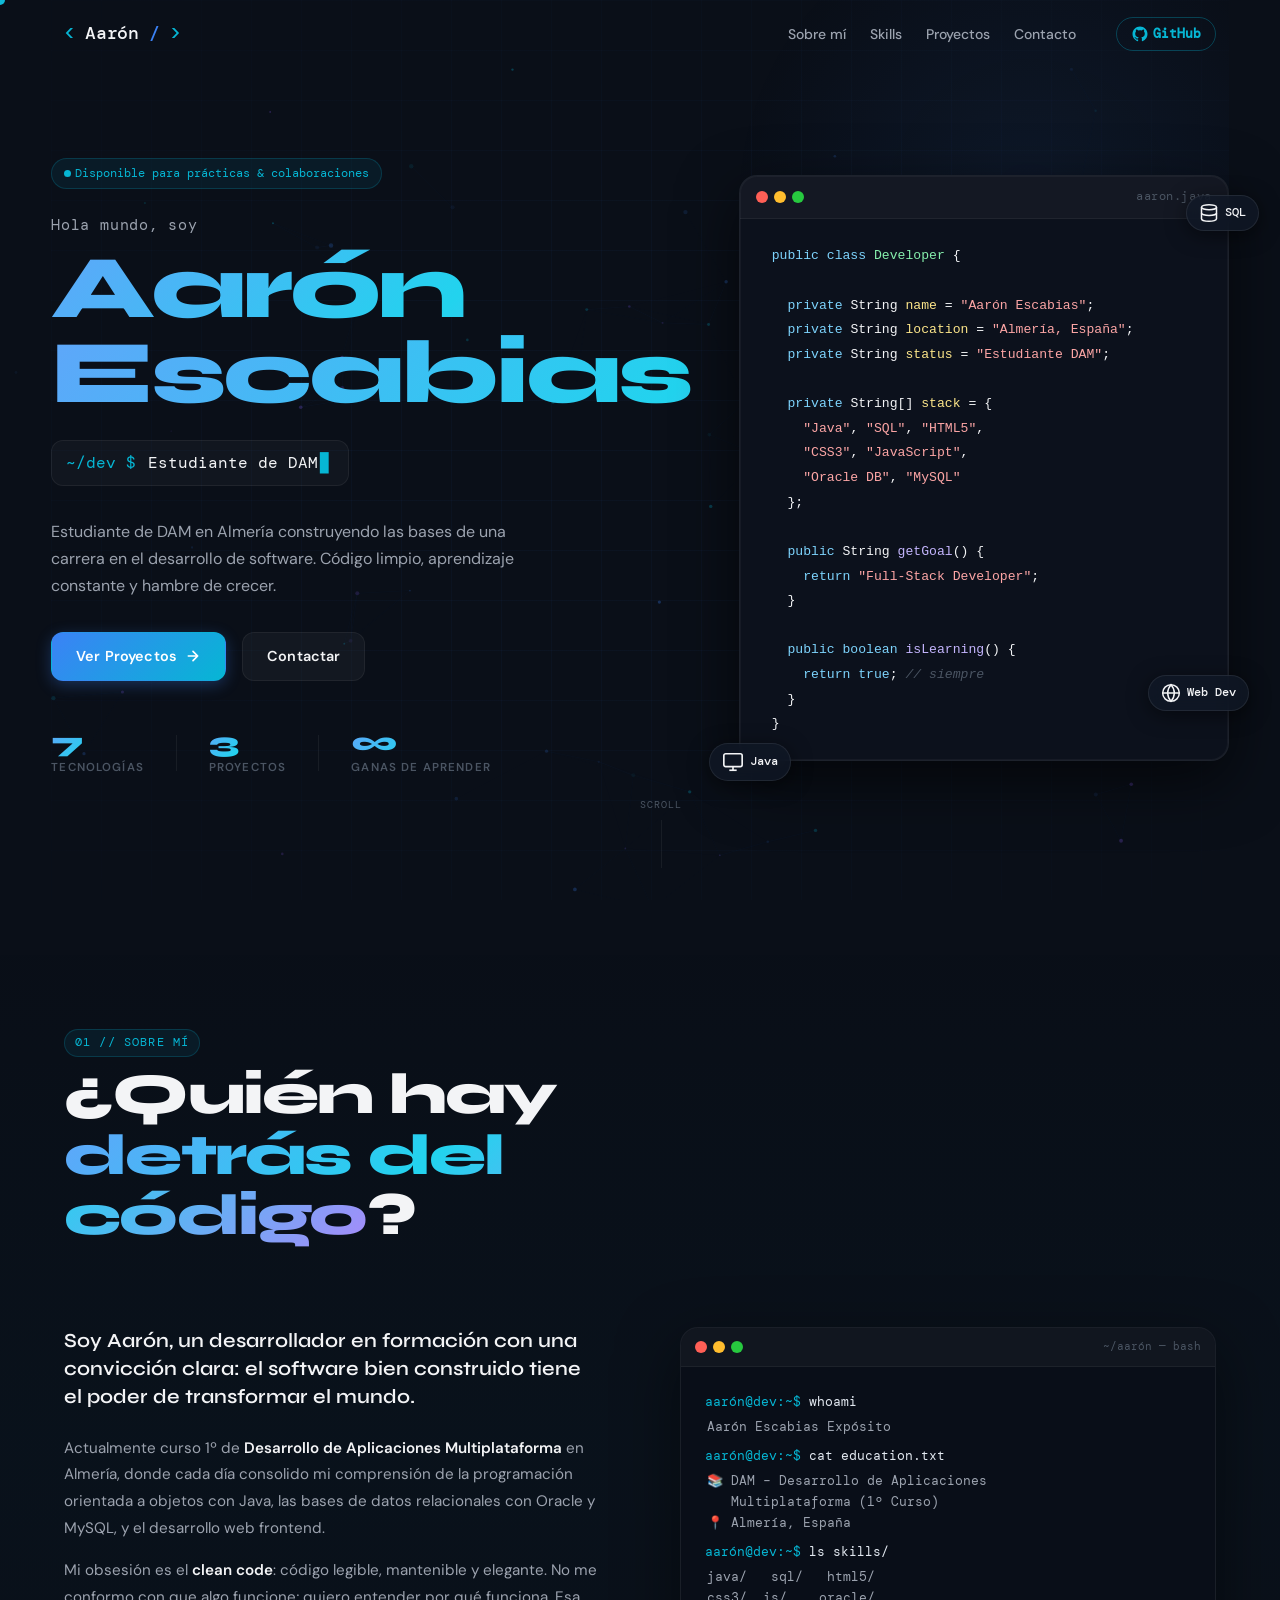
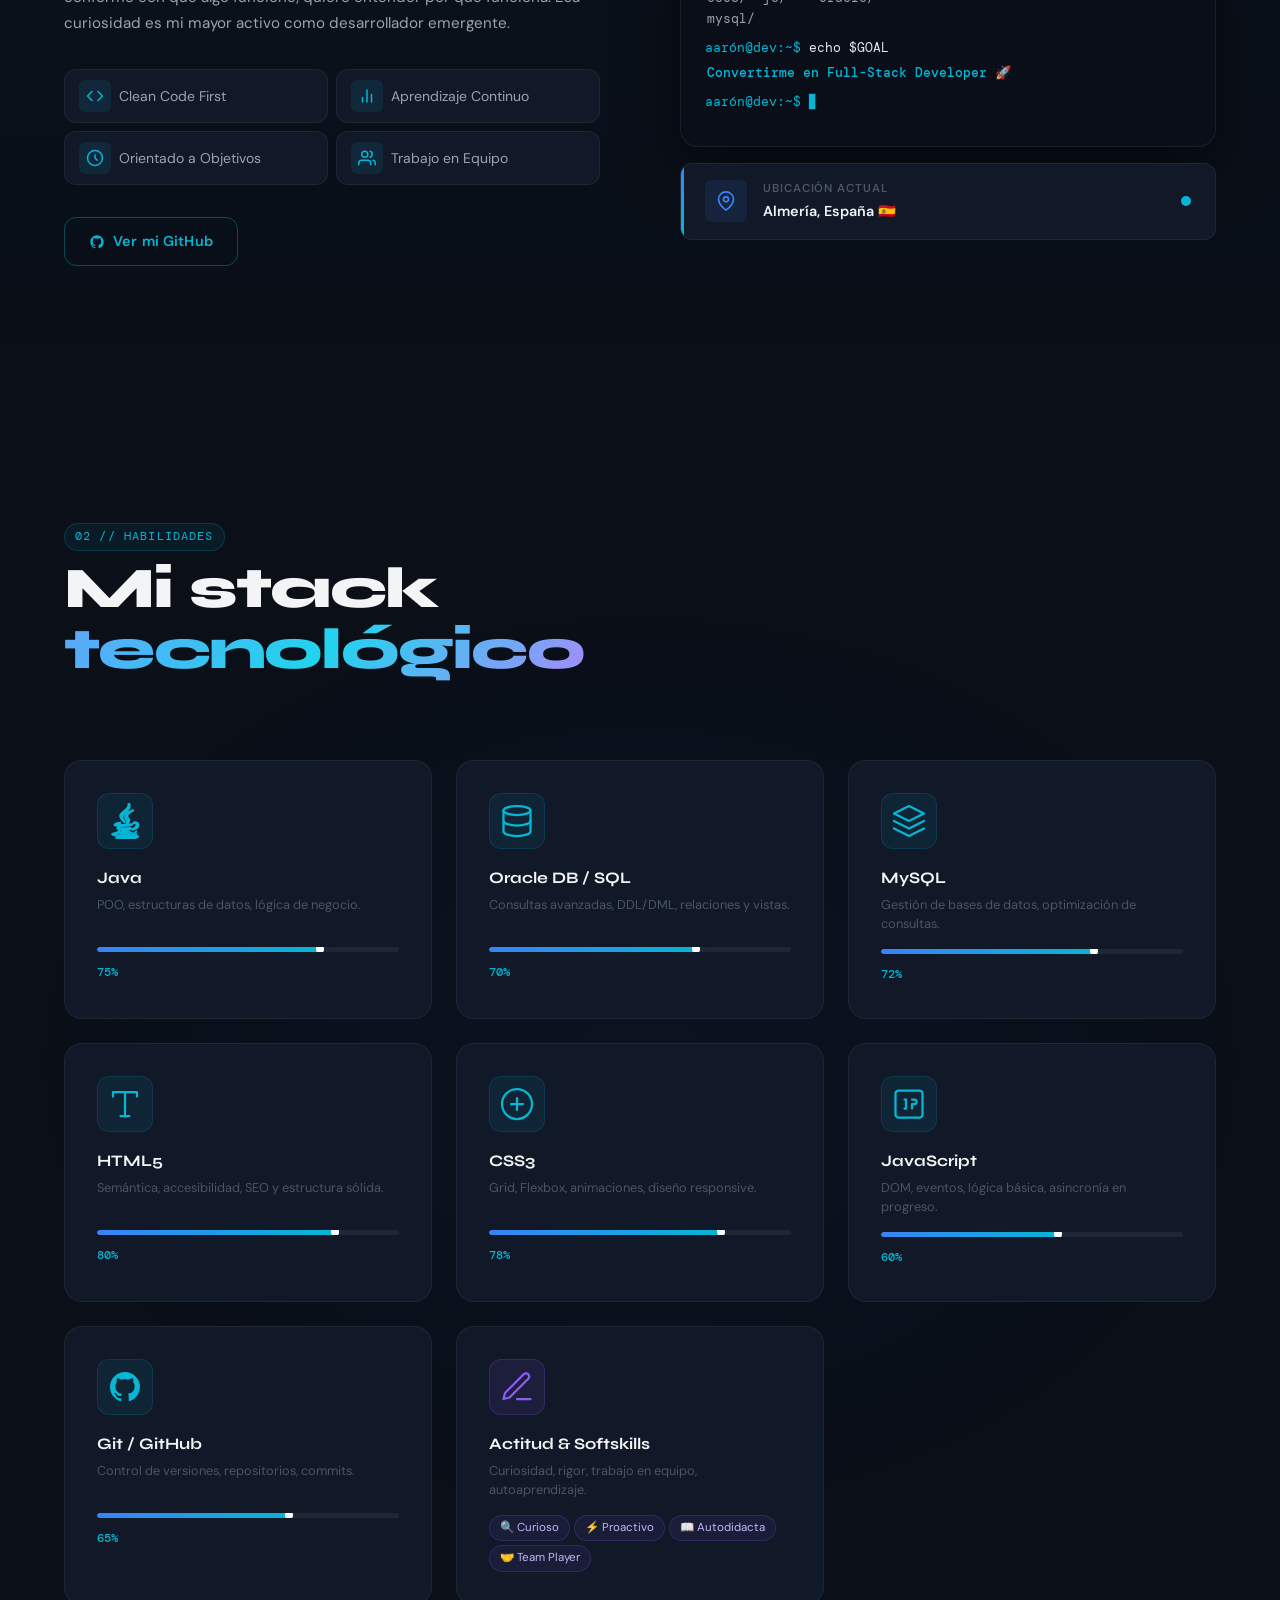
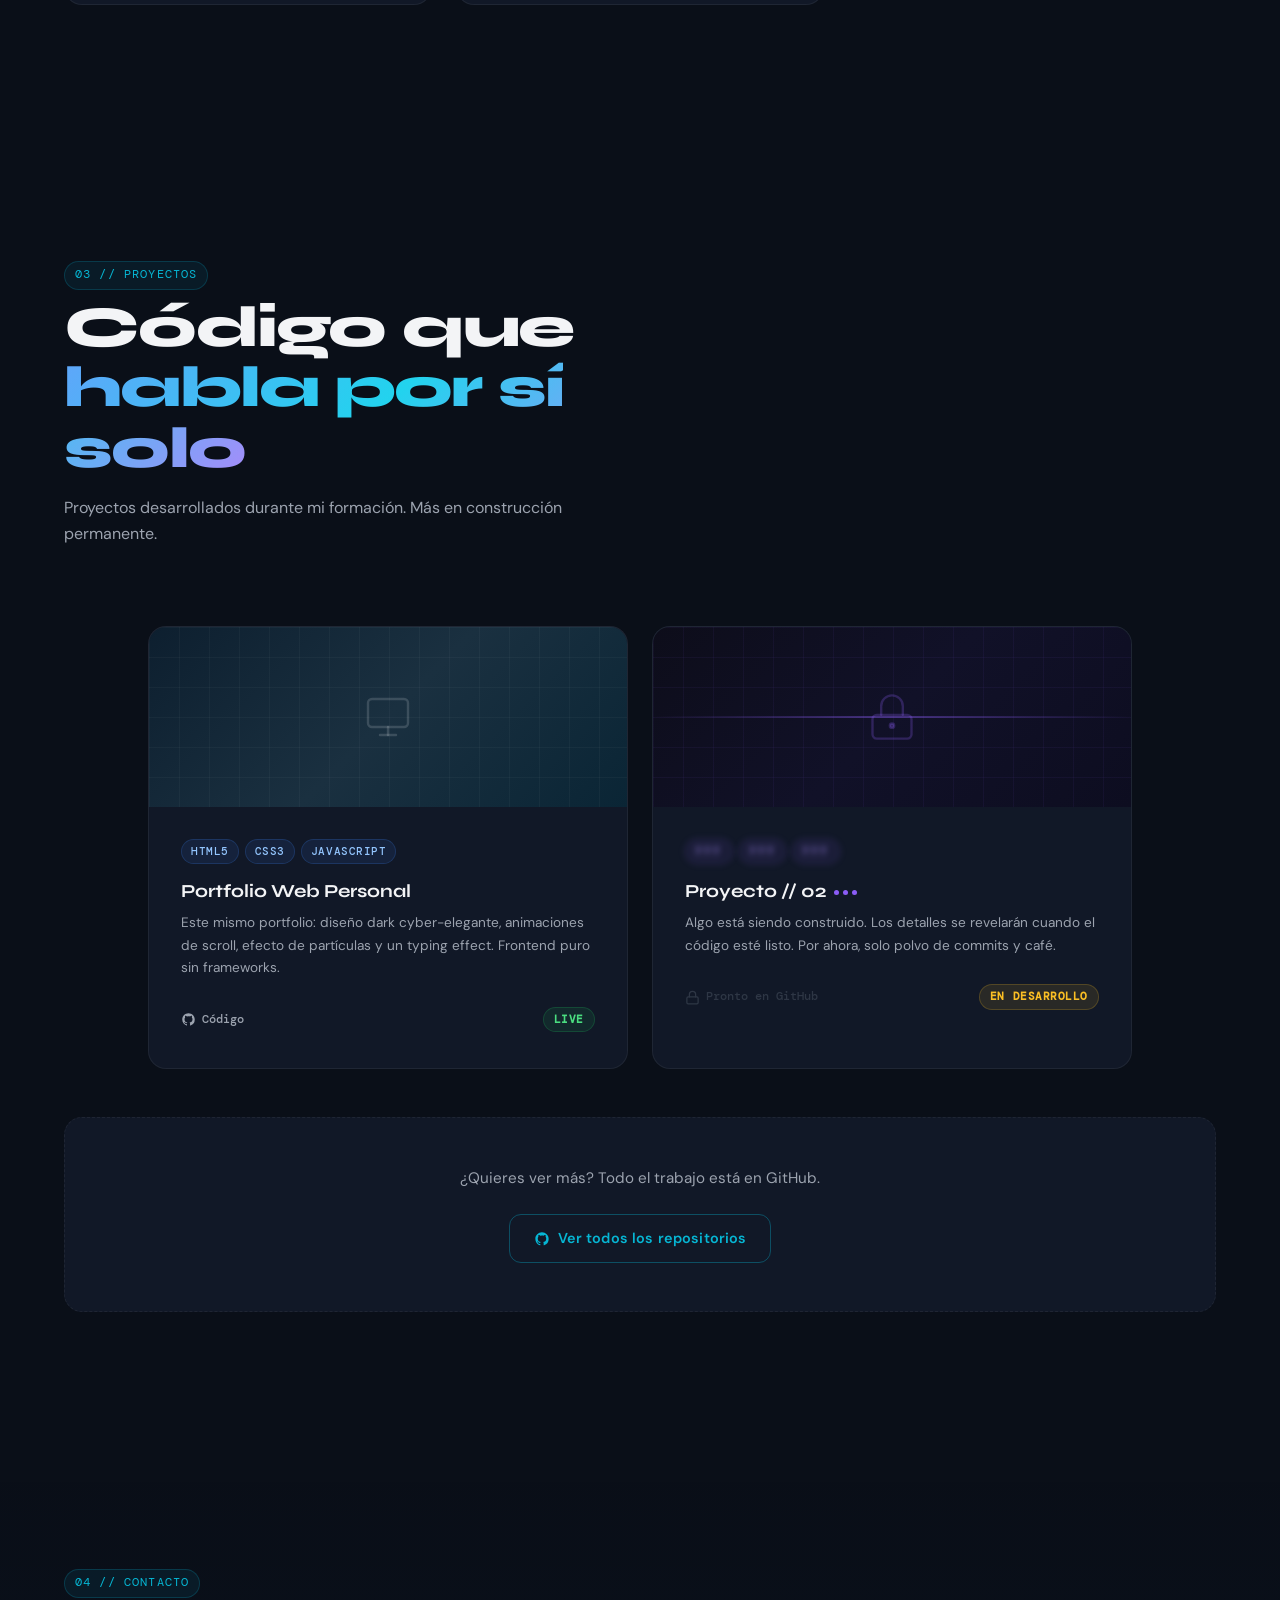
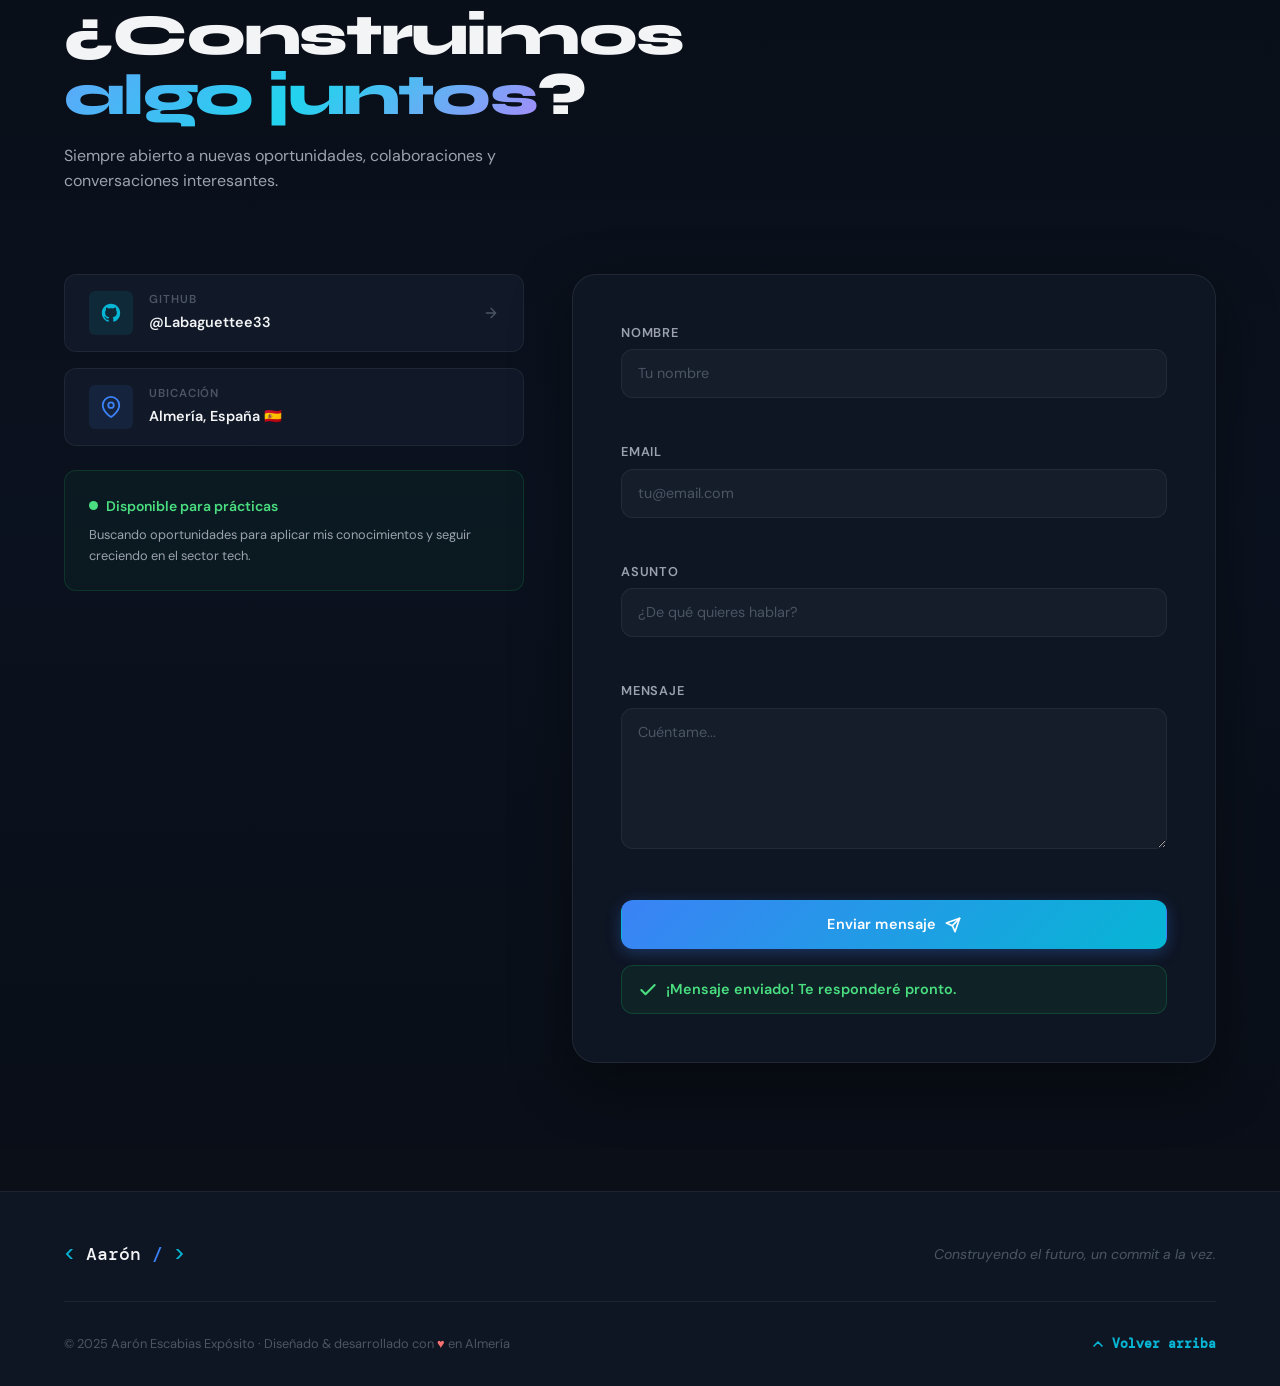
==== index.html @ 4a52301d "Update index.html" ====
<!DOCTYPE html>
<html lang="es">
<head>
  <meta charset="UTF-8" />
  <meta name="viewport" content="width=device-width, initial-scale=1.0" />
  <meta name="description" content="Portfolio de Aarón Escabias Expósito – Desarrollador de Aplicaciones Multiplataforma apasionado por el software y el clean code." />
  <meta name="theme-color" content="#0a0f18" />
  <title>Aarón Escabias · Developer Portfolio</title>

  <!-- Google Fonts -->
  <link rel="preconnect" href="https://fonts.googleapis.com" />
  <link rel="preconnect" href="https://fonts.gstatic.com" crossorigin />
  <link href="https://fonts.googleapis.com/css2?family=Syne:wght@400;500;600;700;800&family=DM+Mono:ital,wght@0,300;0,400;0,500;1,300&family=DM+Sans:ital,opsz,wght@0,9..40,300;0,9..40,400;0,9..40,500;0,9..40,600;1,9..40,300&display=swap" rel="stylesheet" />

  <!-- Styles -->
  <link rel="stylesheet" href="style.css" />
</head>
<body>

  <!-- ============================================================
       CURSOR CUSTOM
  ============================================================ -->
  <div class="cursor" id="cursor"></div>
  <div class="cursor-follower" id="cursorFollower"></div>

  <!-- ============================================================
       CANVAS PARTICLES
  ============================================================ -->
  <canvas id="particleCanvas" aria-hidden="true"></canvas>

  <!-- ============================================================
       NAVBAR
  ============================================================ -->
  <header class="navbar" id="navbar" role="banner">
    <nav class="nav-container" aria-label="Navegación principal">
      <a href="#hero" class="nav-logo" aria-label="Inicio">
        <span class="logo-bracket">&lt;</span>
        <span class="logo-name">Aarón</span>
        <span class="logo-slash">/</span>
        <span class="logo-bracket">&gt;</span>
      </a>

      <ul class="nav-links" id="navLinks" role="list">
        <li><a href="#about" class="nav-link" data-text="Sobre mí">Sobre mí</a></li>
        <li><a href="#skills" class="nav-link" data-text="Skills">Skills</a></li>
        <li><a href="#projects" class="nav-link" data-text="Proyectos">Proyectos</a></li>
        <li><a href="#contact" class="nav-link" data-text="Contacto">Contacto</a></li>
      </ul>

      <a href="https://github.com/Labaguettee33" target="_blank" rel="noopener noreferrer" class="nav-cta" aria-label="GitHub de Aarón">
        <svg width="18" height="18" viewBox="0 0 24 24" fill="currentColor" aria-hidden="true">
          <path d="M12 2C6.477 2 2 6.484 2 12.017c0 4.425 2.865 8.18 6.839 9.504.5.092.682-.217.682-.483 0-.237-.008-.868-.013-1.703-2.782.605-3.369-1.343-3.369-1.343-.454-1.158-1.11-1.466-1.11-1.466-.908-.62.069-.608.069-.608 1.003.07 1.531 1.032 1.531 1.032.892 1.53 2.341 1.088 2.91.832.092-.647.35-1.088.636-1.338-2.22-.253-4.555-1.113-4.555-4.951 0-1.093.39-1.988 1.029-2.688-.103-.253-.446-1.272.098-2.65 0 0 .84-.27 2.75 1.026A9.564 9.564 0 0112 6.844c.85.004 1.705.115 2.504.337 1.909-1.296 2.747-1.027 2.747-1.027.546 1.379.202 2.398.1 2.651.64.7 1.028 1.595 1.028 2.688 0 3.848-2.339 4.695-4.566 4.943.359.309.678.92.678 1.855 0 1.338-.012 2.419-.012 2.747 0 .268.18.58.688.482A10.019 10.019 0 0022 12.017C22 6.484 17.522 2 12 2z"/>
        </svg>
        GitHub
      </a>

      <button class="hamburger" id="hamburger" aria-label="Abrir menú" aria-expanded="false" aria-controls="navLinks">
        <span class="ham-line"></span>
        <span class="ham-line"></span>
        <span class="ham-line"></span>
      </button>
    </nav>
  </header>

  <main>
    <!-- ============================================================
         HERO SECTION
    ============================================================ -->
    <section id="hero" class="hero" aria-label="Presentación">
      <div class="hero-grid-bg" aria-hidden="true">
        <div class="grid-line-h"></div>
      </div>

      <div class="hero-content">
        <div class="hero-badge animate-fade-up" style="--delay: 0.1s">
          <span class="badge-dot"></span>
          <span>Disponible para prácticas &amp; colaboraciones</span>
        </div>

        <p class="hero-greeting animate-fade-up" style="--delay: 0.25s">Hola mundo, soy</p>

        <h1 class="hero-name animate-fade-up" style="--delay: 0.35s">
          <span class="name-gradient">Aarón</span><br/>
          <span class="name-gradient">Escabias</span>
        </h1>

        <div class="hero-typing-wrapper animate-fade-up" style="--delay: 0.5s">
          <span class="typing-prefix">~/dev $&nbsp;</span>
          <span class="typing-text" id="typingText" aria-live="polite"></span>
          <span class="typing-cursor" aria-hidden="true">▋</span>
        </div>

        <p class="hero-description animate-fade-up" style="--delay: 0.65s">
          Estudiante de DAM en Almería construyendo las bases de una carrera en el desarrollo de software.
          Código limpio, aprendizaje constante y hambre de crecer.
        </p>

        <div class="hero-buttons animate-fade-up" style="--delay: 0.8s">
          <a href="#projects" class="btn btn-primary magnetic" data-magnetic>
            <span>Ver Proyectos</span>
            <svg width="16" height="16" viewBox="0 0 24 24" fill="none" stroke="currentColor" stroke-width="2.5" stroke-linecap="round" stroke-linejoin="round" aria-hidden="true"><path d="M5 12h14M12 5l7 7-7 7"/></svg>
          </a>
          <a href="#contact" class="btn btn-ghost magnetic" data-magnetic>
            <span>Contactar</span>
          </a>
        </div>

        <div class="hero-stats animate-fade-up" style="--delay: 0.95s">
          <div class="stat-item">
            <span class="stat-number" data-target="7">0</span>
            <span class="stat-label">Tecnologías</span>
          </div>
          <div class="stat-divider" aria-hidden="true"></div>
          <div class="stat-item">
            <span class="stat-number" data-target="3">0</span>
            <span class="stat-label">Proyectos</span>
          </div>
          <div class="stat-divider" aria-hidden="true"></div>
          <div class="stat-item">
            <span class="stat-number">∞</span>
            <span class="stat-label">Ganas de aprender</span>
          </div>
        </div>
      </div>

      <div class="hero-visual animate-fade-left" style="--delay: 0.6s" aria-hidden="true">
        <div class="code-window">
          <div class="code-window-bar">
            <span class="dot dot-red"></span>
            <span class="dot dot-yellow"></span>
            <span class="dot dot-green"></span>
            <span class="code-window-title">aaron.java</span>
          </div>
          <pre class="code-content"><code><span class="c-keyword">public class</span> <span class="c-class">Developer</span> {

  <span class="c-keyword">private</span> String <span class="c-var">name</span> = <span class="c-string">"Aarón Escabias"</span>;
  <span class="c-keyword">private</span> String <span class="c-var">location</span> = <span class="c-string">"Almería, España"</span>;
  <span class="c-keyword">private</span> String <span class="c-var">status</span> = <span class="c-string">"Estudiante DAM"</span>;

  <span class="c-keyword">private</span> String[] <span class="c-var">stack</span> = {
    <span class="c-string">"Java"</span>, <span class="c-string">"SQL"</span>, <span class="c-string">"HTML5"</span>,
    <span class="c-string">"CSS3"</span>, <span class="c-string">"JavaScript"</span>,
    <span class="c-string">"Oracle DB"</span>, <span class="c-string">"MySQL"</span>
  };

  <span class="c-keyword">public</span> String <span class="c-method">getGoal</span>() {
    <span class="c-keyword">return</span> <span class="c-string">"Full-Stack Developer"</span>;
  }

  <span class="c-keyword">public boolean</span> <span class="c-method">isLearning</span>() {
    <span class="c-keyword">return true</span>; <span class="c-comment">// siempre</span>
  }
}</code></pre>
        </div>

        <div class="floating-badge badge-java" role="presentation">
          <svg width="22" height="22" viewBox="0 0 24 24" fill="none" stroke="currentColor" stroke-width="1.8" aria-hidden="true"><rect x="2" y="3" width="20" height="14" rx="2"/><line x1="8" y1="21" x2="16" y2="21"/><line x1="12" y1="17" x2="12" y2="21"/></svg>
          Java
        </div>
        <div class="floating-badge badge-sql" role="presentation">
          <svg width="20" height="20" viewBox="0 0 24 24" fill="none" stroke="currentColor" stroke-width="1.8" aria-hidden="true"><ellipse cx="12" cy="5" rx="9" ry="3"/><path d="M21 12c0 1.66-4 3-9 3s-9-1.34-9-3"/><path d="M3 5v14c0 1.66 4 3 9 3s9-1.34 9-3V5"/></svg>
          SQL
        </div>
        <div class="floating-badge badge-web" role="presentation">
          <svg width="20" height="20" viewBox="0 0 24 24" fill="none" stroke="currentColor" stroke-width="1.8" aria-hidden="true"><circle cx="12" cy="12" r="10"/><line x1="2" y1="12" x2="22" y2="12"/><path d="M12 2a15.3 15.3 0 014 10 15.3 15.3 0 01-4 10 15.3 15.3 0 01-4-10 15.3 15.3 0 014-10z"/></svg>
          Web Dev
        </div>
      </div>

      <div class="scroll-indicator animate-fade-up" style="--delay: 1.2s" aria-label="Desplaza hacia abajo">
        <span>scroll</span>
        <div class="scroll-line"><div class="scroll-dot"></div></div>
      </div>
    </section>

    <!-- ============================================================
         ABOUT SECTION
    ============================================================ -->
    <section id="about" class="section about" aria-labelledby="about-title">
      <div class="container">
        <div class="section-header reveal">
          <span class="section-tag">01 // SOBRE MÍ</span>
          <h2 id="about-title" class="section-title">¿Quién hay<br/><em>detrás del código</em>?</h2>
        </div>

        <div class="about-grid">
          <div class="about-text reveal">
            <p class="about-lead">
              Soy Aarón, un desarrollador en formación con una convicción clara: el software bien construido
              tiene el poder de transformar el mundo.
            </p>
            <p class="about-body">
              Actualmente curso 1º de <strong>Desarrollo de Aplicaciones Multiplataforma</strong> en Almería,
              donde cada día consolido mi comprensión de la programación orientada a objetos con Java,
              las bases de datos relacionales con Oracle y MySQL, y el desarrollo web frontend.
            </p>
            <p class="about-body">
              Mi obsesión es el <strong>clean code</strong>: código legible, mantenible y elegante.
              No me conformo con que algo funcione; quiero entender por qué funciona.
              Esa curiosidad es mi mayor activo como desarrollador emergente.
            </p>

            <div class="about-traits">
              <div class="trait-item">
                <div class="trait-icon">
                  <svg width="18" height="18" viewBox="0 0 24 24" fill="none" stroke="currentColor" stroke-width="2" stroke-linecap="round" stroke-linejoin="round" aria-hidden="true"><polyline points="16 18 22 12 16 6"/><polyline points="8 6 2 12 8 18"/></svg>
                </div>
                <span>Clean Code First</span>
              </div>
              <div class="trait-item">
                <div class="trait-icon">
                  <svg width="18" height="18" viewBox="0 0 24 24" fill="none" stroke="currentColor" stroke-width="2" stroke-linecap="round" stroke-linejoin="round" aria-hidden="true"><path d="M18 20V10"/><path d="M12 20V4"/><path d="M6 20v-6"/></svg>
                </div>
                <span>Aprendizaje Continuo</span>
              </div>
              <div class="trait-item">
                <div class="trait-icon">
                  <svg width="18" height="18" viewBox="0 0 24 24" fill="none" stroke="currentColor" stroke-width="2" stroke-linecap="round" stroke-linejoin="round" aria-hidden="true"><circle cx="12" cy="12" r="10"/><path d="M12 8v4l3 3"/></svg>
                </div>
                <span>Orientado a Objetivos</span>
              </div>
              <div class="trait-item">
                <div class="trait-icon">
                  <svg width="18" height="18" viewBox="0 0 24 24" fill="none" stroke="currentColor" stroke-width="2" stroke-linecap="round" stroke-linejoin="round" aria-hidden="true"><path d="M17 21v-2a4 4 0 00-4-4H5a4 4 0 00-4 4v2"/><circle cx="9" cy="7" r="4"/><path d="M23 21v-2a4 4 0 00-3-3.87"/><path d="M16 3.13a4 4 0 010 7.75"/></svg>
                </div>
                <span>Trabajo en Equipo</span>
              </div>
            </div>

            <a href="https://github.com/Labaguettee33" target="_blank" rel="noopener noreferrer" class="btn btn-outline reveal-delay-1">
              <svg width="16" height="16" viewBox="0 0 24 24" fill="currentColor" aria-hidden="true"><path d="M12 2C6.477 2 2 6.484 2 12.017c0 4.425 2.865 8.18 6.839 9.504.5.092.682-.217.682-.483 0-.237-.008-.868-.013-1.703-2.782.605-3.369-1.343-3.369-1.343-.454-1.158-1.11-1.466-1.11-1.466-.908-.62.069-.608.069-.608 1.003.07 1.531 1.032 1.531 1.032.892 1.53 2.341 1.088 2.91.832.092-.647.35-1.088.636-1.338-2.22-.253-4.555-1.113-4.555-4.951 0-1.093.39-1.988 1.029-2.688-.103-.253-.446-1.272.098-2.65 0 0 .84-.27 2.75 1.026A9.564 9.564 0 0112 6.844c.85.004 1.705.115 2.504.337 1.909-1.296 2.747-1.027 2.747-1.027.546 1.379.202 2.398.1 2.651.64.7 1.028 1.595 1.028 2.688 0 3.848-2.339 4.695-4.566 4.943.359.309.678.92.678 1.855 0 1.338-.012 2.419-.012 2.747 0 .268.18.58.688.482A10.019 10.019 0 0022 12.017C22 6.484 17.522 2 12 2z"/></svg>
              Ver mi GitHub
            </a>
          </div>

          <div class="about-terminal reveal">
            <div class="terminal-window">
              <div class="terminal-bar">
                <span class="dot dot-red"></span>
                <span class="dot dot-yellow"></span>
                <span class="dot dot-green"></span>
                <span class="terminal-title">~/aarón — bash</span>
              </div>
              <div class="terminal-body">
                <div class="terminal-line">
                  <span class="t-prompt">aarón@dev:~$</span>
                  <span class="t-cmd"> whoami</span>
                </div>
                <div class="terminal-output">Aarón Escabias Expósito</div>

                <div class="terminal-line">
                  <span class="t-prompt">aarón@dev:~$</span>
                  <span class="t-cmd"> cat education.txt</span>
                </div>
                <div class="terminal-output">
                  📚 DAM – Desarrollo de Aplicaciones<br/>
                  &nbsp;&nbsp;&nbsp;Multiplataforma (1º Curso)<br/>
                  📍 Almería, España
                </div>

                <div class="terminal-line">
                  <span class="t-prompt">aarón@dev:~$</span>
                  <span class="t-cmd"> ls skills/</span>
                </div>
                <div class="terminal-output">
                  java/ &nbsp;&nbsp;sql/ &nbsp;&nbsp;html5/<br/>
                  css3/ &nbsp;js/ &nbsp;&nbsp;&nbsp;oracle/<br/>
                  mysql/
                </div>

                <div class="terminal-line">
                  <span class="t-prompt">aarón@dev:~$</span>
                  <span class="t-cmd"> echo $GOAL</span>
                </div>
                <div class="terminal-output t-highlight">Convertirme en Full-Stack Developer 🚀</div>

                <div class="terminal-line">
                  <span class="t-prompt">aarón@dev:~$</span>
                  <span class="t-cursor-blink">▋</span>
                </div>
              </div>
            </div>

            <div class="about-location-card">
              <div class="location-icon">
                <svg width="20" height="20" viewBox="0 0 24 24" fill="none" stroke="currentColor" stroke-width="2" stroke-linecap="round" stroke-linejoin="round" aria-hidden="true"><path d="M21 10c0 7-9 13-9 13s-9-6-9-13a9 9 0 0118 0z"/><circle cx="12" cy="10" r="3"/></svg>
              </div>
              <div>
                <p class="loc-label">Ubicación actual</p>
                <p class="loc-city">Almería, España 🇪🇸</p>
              </div>
              <div class="location-pulse" aria-hidden="true"></div>
            </div>
          </div>
        </div>
      </div>
    </section>

    <!-- ============================================================
         SKILLS SECTION
    ============================================================ -->
    <section id="skills" class="section skills" aria-labelledby="skills-title">
      <div class="container">
        <div class="section-header reveal">
          <span class="section-tag">02 // HABILIDADES</span>
          <h2 id="skills-title" class="section-title">Mi stack<br/><em>tecnológico</em></h2>
        </div>

        <div class="skills-grid">

          <!-- Java -->
          <article class="skill-card reveal" data-skill="75" aria-label="Java, nivel 75%">
            <div class="skill-card-glow" aria-hidden="true"></div>
            <div class="skill-icon-wrap">
              <svg class="skill-icon" viewBox="0 0 24 24" width="36" height="36" fill="none" stroke="currentColor" stroke-width="1.5" aria-hidden="true">
                <path d="M8.851 18.56s-.917.534.653.714c1.902.218 2.874.187 4.969-.211 0 0 .552.346 1.321.646-4.699 2.013-10.633-.118-6.943-1.149M8.276 15.933s-1.028.761.542.924c2.032.209 3.636.227 6.413-.308 0 0 .384.389.987.602-5.679 1.661-12.007.13-7.942-1.218M13.116 11.475c1.158 1.333-.304 2.533-.304 2.533s2.939-1.518 1.589-3.418c-1.261-1.772-2.228-2.652 3.007-5.688 0-.001-8.216 2.051-4.292 6.573"/>
                <path d="M19.33 20.504s.679.559-.747.991c-2.712.822-11.288 1.069-13.669.033-.856-.373.75-.89 1.254-.998.527-.114.828-.93.828-.93-.953.671-5.488 1.172-2.359 1.671 8.547 1.388 15.566-.625 14.693-2.767M9.292 13.21s-4.362 1.036-1.544 1.412c1.189.159 3.561.123 5.77-.062 1.806-.152 3.618-.477 3.618-.477s-.637.272-1.098.587c-4.429 1.165-12.986.623-10.522-.568 2.082-1.006 3.776-.892 3.776-.892M17.116 17.584c4.503-2.34 2.421-4.589.968-4.285-.355.074-.515.138-.515.138s.132-.207.385-.297c2.875-1.011 5.086 2.981-.928 4.562 0-.001.07-.062.09-.118M14.401 0s2.494 2.494-2.365 6.33c-3.896 3.077-.888 4.832-.001 6.836-2.274-2.053-3.943-3.858-2.824-5.539 1.644-2.469 6.197-3.665 5.19-7.627M9.734 23.924c4.322.277 10.959-.153 11.116-2.198 0 0-.302.775-3.572 1.391-3.688.694-8.239.613-10.937.168 0-.001.553.457 3.393.639"/>
              </svg>
            </div>
            <h3 class="skill-name">Java</h3>
            <p class="skill-desc">POO, estructuras de datos, lógica de negocio.</p>
            <div class="skill-bar-track" role="progressbar" aria-valuenow="75" aria-valuemin="0" aria-valuemax="100" aria-label="Nivel Java 75%">
              <div class="skill-bar-fill" data-width="75"></div>
            </div>
            <span class="skill-percent">75%</span>
          </article>

          <!-- SQL / Oracle DB -->
          <article class="skill-card reveal" data-skill="70" aria-label="SQL y Oracle DB, nivel 70%">
            <div class="skill-card-glow" aria-hidden="true"></div>
            <div class="skill-icon-wrap">
              <svg class="skill-icon" viewBox="0 0 24 24" width="36" height="36" fill="none" stroke="currentColor" stroke-width="1.5" stroke-linecap="round" stroke-linejoin="round" aria-hidden="true">
                <ellipse cx="12" cy="5" rx="9" ry="3"/>
                <path d="M21 12c0 1.66-4 3-9 3s-9-1.34-9-3"/>
                <path d="M3 5v14c0 1.66 4 3 9 3s9-1.34 9-3V5"/>
              </svg>
            </div>
            <h3 class="skill-name">Oracle DB / SQL</h3>
            <p class="skill-desc">Consultas avanzadas, DDL/DML, relaciones y vistas.</p>
            <div class="skill-bar-track" role="progressbar" aria-valuenow="70" aria-valuemin="0" aria-valuemax="100" aria-label="Nivel SQL 70%">
              <div class="skill-bar-fill" data-width="70"></div>
            </div>
            <span class="skill-percent">70%</span>
          </article>

          <!-- MySQL -->
          <article class="skill-card reveal" data-skill="72" aria-label="MySQL, nivel 72%">
            <div class="skill-card-glow" aria-hidden="true"></div>
            <div class="skill-icon-wrap">
              <svg class="skill-icon" viewBox="0 0 24 24" width="36" height="36" fill="none" stroke="currentColor" stroke-width="1.5" stroke-linecap="round" stroke-linejoin="round" aria-hidden="true">
                <path d="M12 2L2 7l10 5 10-5-10-5z"/>
                <path d="M2 17l10 5 10-5"/>
                <path d="M2 12l10 5 10-5"/>
              </svg>
            </div>
            <h3 class="skill-name">MySQL</h3>
            <p class="skill-desc">Gestión de bases de datos, optimización de consultas.</p>
            <div class="skill-bar-track" role="progressbar" aria-valuenow="72" aria-valuemin="0" aria-valuemax="100" aria-label="Nivel MySQL 72%">
              <div class="skill-bar-fill" data-width="72"></div>
            </div>
            <span class="skill-percent">72%</span>
          </article>

          <!-- HTML5 -->
          <article class="skill-card reveal" data-skill="80" aria-label="HTML5, nivel 80%">
            <div class="skill-card-glow" aria-hidden="true"></div>
            <div class="skill-icon-wrap">
              <svg class="skill-icon" viewBox="0 0 24 24" width="36" height="36" fill="none" stroke="currentColor" stroke-width="1.5" stroke-linecap="round" stroke-linejoin="round" aria-hidden="true">
                <polyline points="4 7 4 4 20 4 20 7"/>
                <line x1="9" y1="20" x2="15" y2="20"/>
                <line x1="12" y1="4" x2="12" y2="20"/>
              </svg>
            </div>
            <h3 class="skill-name">HTML5</h3>
            <p class="skill-desc">Semántica, accesibilidad, SEO y estructura sólida.</p>
            <div class="skill-bar-track" role="progressbar" aria-valuenow="80" aria-valuemin="0" aria-valuemax="100" aria-label="Nivel HTML5 80%">
              <div class="skill-bar-fill" data-width="80"></div>
            </div>
            <span class="skill-percent">80%</span>
          </article>

          <!-- CSS3 -->
          <article class="skill-card reveal" data-skill="78" aria-label="CSS3, nivel 78%">
            <div class="skill-card-glow" aria-hidden="true"></div>
            <div class="skill-icon-wrap">
              <svg class="skill-icon" viewBox="0 0 24 24" width="36" height="36" fill="none" stroke="currentColor" stroke-width="1.5" stroke-linecap="round" stroke-linejoin="round" aria-hidden="true">
                <circle cx="12" cy="12" r="10"/>
                <path d="M8 12h8"/>
                <path d="M12 8v8"/>
              </svg>
            </div>
            <h3 class="skill-name">CSS3</h3>
            <p class="skill-desc">Grid, Flexbox, animaciones, diseño responsive.</p>
            <div class="skill-bar-track" role="progressbar" aria-valuenow="78" aria-valuemin="0" aria-valuemax="100" aria-label="Nivel CSS3 78%">
              <div class="skill-bar-fill" data-width="78"></div>
            </div>
            <span class="skill-percent">78%</span>
          </article>

          <!-- JavaScript -->
          <article class="skill-card reveal" data-skill="60" aria-label="JavaScript, nivel 60%">
            <div class="skill-card-glow" aria-hidden="true"></div>
            <div class="skill-icon-wrap">
              <svg class="skill-icon" viewBox="0 0 24 24" width="36" height="36" fill="none" stroke="currentColor" stroke-width="1.5" stroke-linecap="round" stroke-linejoin="round" aria-hidden="true">
                <rect x="3" y="3" width="18" height="18" rx="2" ry="2"/>
                <path d="M9 9h1v6H9"/>
                <path d="M14 9h1.5a1.5 1.5 0 010 3H14v3"/>
              </svg>
            </div>
            <h3 class="skill-name">JavaScript</h3>
            <p class="skill-desc">DOM, eventos, lógica básica, asincronía en progreso.</p>
            <div class="skill-bar-track" role="progressbar" aria-valuenow="60" aria-valuemin="0" aria-valuemax="100" aria-label="Nivel JavaScript 60%">
              <div class="skill-bar-fill" data-width="60"></div>
            </div>
            <span class="skill-percent">60%</span>
          </article>

          <!-- Git -->
          <article class="skill-card reveal" data-skill="65" aria-label="Git y GitHub, nivel 65%">
            <div class="skill-card-glow" aria-hidden="true"></div>
            <div class="skill-icon-wrap">
              <svg class="skill-icon" viewBox="0 0 24 24" width="36" height="36" fill="currentColor" aria-hidden="true">
                <path d="M12 2C6.477 2 2 6.484 2 12.017c0 4.425 2.865 8.18 6.839 9.504.5.092.682-.217.682-.483 0-.237-.008-.868-.013-1.703-2.782.605-3.369-1.343-3.369-1.343-.454-1.158-1.11-1.466-1.11-1.466-.908-.62.069-.608.069-.608 1.003.07 1.531 1.032 1.531 1.032.892 1.53 2.341 1.088 2.91.832.092-.647.35-1.088.636-1.338-2.22-.253-4.555-1.113-4.555-4.951 0-1.093.39-1.988 1.029-2.688-.103-.253-.446-1.272.098-2.65 0 0 .84-.27 2.75 1.026A9.564 9.564 0 0112 6.844c.85.004 1.705.115 2.504.337 1.909-1.296 2.747-1.027 2.747-1.027.546 1.379.202 2.398.1 2.651.64.7 1.028 1.595 1.028 2.688 0 3.848-2.339 4.695-4.566 4.943.359.309.678.92.678 1.855 0 1.338-.012 2.419-.012 2.747 0 .268.18.58.688.482A10.019 10.019 0 0022 12.017C22 6.484 17.522 2 12 2z"/>
              </svg>
            </div>
            <h3 class="skill-name">Git / GitHub</h3>
            <p class="skill-desc">Control de versiones, repositorios, commits.</p>
            <div class="skill-bar-track" role="progressbar" aria-valuenow="65" aria-valuemin="0" aria-valuemax="100" aria-label="Nivel Git 65%">
              <div class="skill-bar-fill" data-width="65"></div>
            </div>
            <span class="skill-percent">65%</span>
          </article>

          <!-- Soft: Clean Code -->
          <article class="skill-card skill-card--soft reveal" aria-label="Habilidades blandas">
            <div class="skill-card-glow" aria-hidden="true"></div>
            <div class="skill-icon-wrap">
              <svg class="skill-icon" viewBox="0 0 24 24" width="36" height="36" fill="none" stroke="currentColor" stroke-width="1.5" stroke-linecap="round" stroke-linejoin="round" aria-hidden="true">
                <path d="M12 20h9"/>
                <path d="M16.5 3.5a2.121 2.121 0 013 3L7 19l-4 1 1-4L16.5 3.5z"/>
              </svg>
            </div>
            <h3 class="skill-name">Actitud &amp; Softskills</h3>
            <p class="skill-desc">Curiosidad, rigor, trabajo en equipo, autoaprendizaje.</p>
            <div class="soft-badges">
              <span class="soft-badge">🔍 Curioso</span>
              <span class="soft-badge">⚡ Proactivo</span>
              <span class="soft-badge">📖 Autodidacta</span>
              <span class="soft-badge">🤝 Team Player</span>
            </div>
          </article>

        </div>
      </div>
    </section>

    <!-- ============================================================
         PROJECTS SECTION
    ============================================================ -->
    <section id="projects" class="section projects" aria-labelledby="projects-title">
      <div class="container">
        <div class="section-header reveal">
          <span class="section-tag">03 // PROYECTOS</span>
          <h2 id="projects-title" class="section-title">Código que<br/><em>habla por sí solo</em></h2>
          <p class="section-subtitle">Proyectos desarrollados durante mi formación. Más en construcción permanente.</p>
        </div>

        <div class="projects-grid">

          <!-- Project 1 — Portfolio -->
          <article class="project-card reveal" aria-labelledby="proj1-title">
            <div class="project-cover project-cover--2" aria-hidden="true">
              <div class="project-cover-pattern"></div>
              <div class="project-cover-icon">
                <svg width="48" height="48" viewBox="0 0 24 24" fill="none" stroke="currentColor" stroke-width="1.2" stroke-linecap="round" stroke-linejoin="round" aria-hidden="true"><rect x="2" y="3" width="20" height="14" rx="2"/><line x1="8" y1="21" x2="16" y2="21"/><line x1="12" y1="17" x2="12" y2="21"/></svg>
              </div>
            </div>
            <div class="project-body">
              <div class="project-badges">
                <span class="proj-badge">HTML5</span>
                <span class="proj-badge">CSS3</span>
                <span class="proj-badge">JavaScript</span>
              </div>
              <h3 class="project-title" id="proj1-title">Portfolio Web Personal</h3>
              <p class="project-desc">
                Este mismo portfolio: diseño dark cyber-elegante, animaciones de scroll,
                efecto de partículas y un typing effect. Frontend puro sin frameworks.
              </p>
              <div class="project-footer">
                <a href="https://github.com/Labaguettee33" target="_blank" rel="noopener noreferrer" class="proj-link" aria-label="Ver código en GitHub">
                  <svg width="15" height="15" viewBox="0 0 24 24" fill="currentColor" aria-hidden="true"><path d="M12 2C6.477 2 2 6.484 2 12.017c0 4.425 2.865 8.18 6.839 9.504.5.092.682-.217.682-.483 0-.237-.008-.868-.013-1.703-2.782.605-3.369-1.343-3.369-1.343-.454-1.158-1.11-1.466-1.11-1.466-.908-.62.069-.608.069-.608 1.003.07 1.531 1.032 1.531 1.032.892 1.53 2.341 1.088 2.91.832.092-.647.35-1.088.636-1.338-2.22-.253-4.555-1.113-4.555-4.951 0-1.093.39-1.988 1.029-2.688-.103-.253-.446-1.272.098-2.65 0 0 .84-.27 2.75 1.026A9.564 9.564 0 0112 6.844c.85.004 1.705.115 2.504.337 1.909-1.296 2.747-1.027 2.747-1.027.546 1.379.202 2.398.1 2.651.64.7 1.028 1.595 1.028 2.688 0 3.848-2.339 4.695-4.566 4.943.359.309.678.92.678 1.855 0 1.338-.012 2.419-.012 2.747 0 .268.18.58.688.482A10.019 10.019 0 0022 12.017C22 6.484 17.522 2 12 2z"/></svg>
                  Código
                </a>
                <span class="proj-status proj-status--live">Live</span>
              </div>
            </div>
          </article>

          <!-- Project 2 — Mystery / Skeleton -->
          <article class="project-card project-card--skeleton reveal" aria-labelledby="proj2-title">
            <div class="project-cover project-cover--skeleton" aria-hidden="true">
              <div class="project-cover-pattern"></div>
              <div class="project-cover-icon project-cover-icon--skeleton">
                <!-- Animated lock / mystery icon -->
                <svg width="52" height="52" viewBox="0 0 24 24" fill="none" stroke="currentColor" stroke-width="1.1" stroke-linecap="round" stroke-linejoin="round" aria-hidden="true">
                  <rect x="3" y="11" width="18" height="11" rx="2" ry="2"/>
                  <path d="M7 11V7a5 5 0 0110 0v4"/>
                  <circle cx="12" cy="16" r="1" fill="currentColor"/>
                </svg>
              </div>
              <!-- Animated scanning line -->
              <div class="skeleton-scan-line" aria-hidden="true"></div>
            </div>
            <div class="project-body">
              <div class="project-badges">
                <span class="proj-badge proj-badge--redacted">???</span>
                <span class="proj-badge proj-badge--redacted">???</span>
                <span class="proj-badge proj-badge--redacted">???</span>
              </div>
              <h3 class="project-title project-title--skeleton" id="proj2-title">
                Proyecto // 02
                <span class="skeleton-dots" aria-label="en proceso">
                  <span></span><span></span><span></span>
                </span>
              </h3>
              <p class="project-desc project-desc--skeleton">
                Algo está siendo construido. Los detalles se revelarán cuando el código esté listo.
                Por ahora, solo polvo de commits y café.
              </p>
              <div class="project-footer">
                <span class="proj-link proj-link--disabled" aria-disabled="true">
                  <svg width="15" height="15" viewBox="0 0 24 24" fill="none" stroke="currentColor" stroke-width="2" stroke-linecap="round" stroke-linejoin="round" aria-hidden="true"><rect x="3" y="11" width="18" height="11" rx="2" ry="2"/><path d="M7 11V7a5 5 0 0110 0v4"/></svg>
                  Pronto en GitHub
                </span>
                <span class="proj-status proj-status--wip">En Desarrollo</span>
              </div>
            </div>
          </article>

        </div>

        <div class="projects-cta reveal">
          <p class="projects-cta-text">¿Quieres ver más? Todo el trabajo está en GitHub.</p>
          <a href="https://github.com/Labaguettee33" target="_blank" rel="noopener noreferrer" class="btn btn-outline">
            <svg width="16" height="16" viewBox="0 0 24 24" fill="currentColor" aria-hidden="true"><path d="M12 2C6.477 2 2 6.484 2 12.017c0 4.425 2.865 8.18 6.839 9.504.5.092.682-.217.682-.483 0-.237-.008-.868-.013-1.703-2.782.605-3.369-1.343-3.369-1.343-.454-1.158-1.11-1.466-1.11-1.466-.908-.62.069-.608.069-.608 1.003.07 1.531 1.032 1.531 1.032.892 1.53 2.341 1.088 2.91.832.092-.647.35-1.088.636-1.338-2.22-.253-4.555-1.113-4.555-4.951 0-1.093.39-1.988 1.029-2.688-.103-.253-.446-1.272.098-2.65 0 0 .84-.27 2.75 1.026A9.564 9.564 0 0112 6.844c.85.004 1.705.115 2.504.337 1.909-1.296 2.747-1.027 2.747-1.027.546 1.379.202 2.398.1 2.651.64.7 1.028 1.595 1.028 2.688 0 3.848-2.339 4.695-4.566 4.943.359.309.678.92.678 1.855 0 1.338-.012 2.419-.012 2.747 0 .268.18.58.688.482A10.019 10.019 0 0022 12.017C22 6.484 17.522 2 12 2z"/></svg>
            Ver todos los repositorios
          </a>
        </div>
      </div>
    </section>

    <!-- ============================================================
         CONTACT SECTION
    ============================================================ -->
    <section id="contact" class="section contact" aria-labelledby="contact-title">
      <div class="container">
        <div class="section-header reveal">
          <span class="section-tag">04 // CONTACTO</span>
          <h2 id="contact-title" class="section-title">¿Construimos<br/><em>algo juntos</em>?</h2>
          <p class="section-subtitle">Siempre abierto a nuevas oportunidades, colaboraciones y conversaciones interesantes.</p>
        </div>

        <div class="contact-grid">

          <div class="contact-info reveal">
            <a href="https://github.com/Labaguettee33" target="_blank" rel="noopener noreferrer" class="contact-card" aria-label="GitHub de Aarón">
              <div class="contact-card-icon">
                <svg width="22" height="22" viewBox="0 0 24 24" fill="currentColor" aria-hidden="true"><path d="M12 2C6.477 2 2 6.484 2 12.017c0 4.425 2.865 8.18 6.839 9.504.5.092.682-.217.682-.483 0-.237-.008-.868-.013-1.703-2.782.605-3.369-1.343-3.369-1.343-.454-1.158-1.11-1.466-1.11-1.466-.908-.62.069-.608.069-.608 1.003.07 1.531 1.032 1.531 1.032.892 1.53 2.341 1.088 2.91.832.092-.647.35-1.088.636-1.338-2.22-.253-4.555-1.113-4.555-4.951 0-1.093.39-1.988 1.029-2.688-.103-.253-.446-1.272.098-2.65 0 0 .84-.27 2.75 1.026A9.564 9.564 0 0112 6.844c.85.004 1.705.115 2.504.337 1.909-1.296 2.747-1.027 2.747-1.027.546 1.379.202 2.398.1 2.651.64.7 1.028 1.595 1.028 2.688 0 3.848-2.339 4.695-4.566 4.943.359.309.678.92.678 1.855 0 1.338-.012 2.419-.012 2.747 0 .268.18.58.688.482A10.019 10.019 0 0022 12.017C22 6.484 17.522 2 12 2z"/></svg>
              </div>
              <div class="contact-card-content">
                <span class="contact-card-label">GitHub</span>
                <span class="contact-card-value">@Labaguettee33</span>
              </div>
              <svg class="contact-card-arrow" width="16" height="16" viewBox="0 0 24 24" fill="none" stroke="currentColor" stroke-width="2" stroke-linecap="round" stroke-linejoin="round" aria-hidden="true"><path d="M5 12h14M12 5l7 7-7 7"/></svg>
            </a>

            <div class="contact-card contact-card--static reveal">
              <div class="contact-card-icon contact-card-icon--location">
                <svg width="22" height="22" viewBox="0 0 24 24" fill="none" stroke="currentColor" stroke-width="2" stroke-linecap="round" stroke-linejoin="round" aria-hidden="true"><path d="M21 10c0 7-9 13-9 13s-9-6-9-13a9 9 0 0118 0z"/><circle cx="12" cy="10" r="3"/></svg>
              </div>
              <div class="contact-card-content">
                <span class="contact-card-label">Ubicación</span>
                <span class="contact-card-value">Almería, España 🇪🇸</span>
              </div>
            </div>

            <div class="contact-availability reveal">
              <div class="avail-indicator">
                <span class="avail-dot"></span>
                <span>Disponible para prácticas</span>
              </div>
              <p class="avail-desc">Buscando oportunidades para aplicar mis conocimientos y seguir creciendo en el sector tech.</p>
            </div>
          </div>

          <!-- ═══════════════════════════════════════════════════
               FORMULARIO — Web3Forms (funciona en GitHub Pages)
               1. Ve a https://web3forms.com
               2. Pon aaescabiax@gmail.com → Get Access Key
               3. Sustituye TU_ACCESS_KEY_AQUI por la clave recibida
          ═══════════════════════════════════════════════════ -->
          <form
            class="contact-form glass reveal"
            id="contactForm"
            novalidate
            aria-label="Formulario de contacto"
          >
            <input type="hidden"   name="access_key" value="bec61992-e1dd-40f4-a7d0-e00df4bfcc0f" />
            <input type="hidden"   name="subject"    value="✉️ Nuevo mensaje desde tu Portfolio" />
            <input type="hidden"   name="from_name"  value="Portfolio de Aarón" />
            <input type="checkbox" name="botcheck"   style="display:none" tabindex="-1" />

            <div class="form-group">
              <label for="contact-name" class="form-label">Nombre</label>
              <input
                type="text"
                id="contact-name"
                name="name"
                class="form-input"
                placeholder="Tu nombre"
                required
                autocomplete="name"
                aria-required="true"
              />
              <span class="form-error" role="alert" aria-live="polite"></span>
            </div>

            <div class="form-group">
              <label for="contact-email" class="form-label">Email</label>
              <input
                type="email"
                id="contact-email"
                name="email"
                class="form-input"
                placeholder="tu@email.com"
                required
                autocomplete="email"
                aria-required="true"
              />
              <span class="form-error" role="alert" aria-live="polite"></span>
            </div>

            <div class="form-group">
              <label for="contact-subject" class="form-label">Asunto</label>
              <input
                type="text"
                id="contact-subject"
                name="contact_subject"
                class="form-input"
                placeholder="¿De qué quieres hablar?"
                required
                aria-required="true"
              />
              <span class="form-error" role="alert" aria-live="polite"></span>
            </div>

            <div class="form-group">
              <label for="contact-message" class="form-label">Mensaje</label>
              <textarea
                id="contact-message"
                name="message"
                class="form-input form-textarea"
                placeholder="Cuéntame..."
                rows="5"
                required
                aria-required="true"
              ></textarea>
              <span class="form-error" role="alert" aria-live="polite"></span>
            </div>

            <button type="submit" class="btn btn-primary btn--full form-submit" id="formSubmit">
              <span class="btn-text">Enviar mensaje</span>
              <svg class="btn-icon" width="16" height="16" viewBox="0 0 24 24" fill="none" stroke="currentColor" stroke-width="2.5" stroke-linecap="round" stroke-linejoin="round" aria-hidden="true"><line x1="22" y1="2" x2="11" y2="13"/><polygon points="22 2 15 22 11 13 2 9 22 2"/></svg>
              <span class="btn-loader" aria-hidden="true"></span>
            </button>

            <div class="form-success" id="formSuccess" role="status" aria-live="polite" hidden>
              <svg width="20" height="20" viewBox="0 0 24 24" fill="none" stroke="currentColor" stroke-width="2.5" stroke-linecap="round" stroke-linejoin="round" aria-hidden="true"><polyline points="20 6 9 17 4 12"/></svg>
              ¡Mensaje enviado! Te responderé pronto.
            </div>
          </form>

        </div>
      </div>
    </section>
  </main>
  
  <!-- ============================================================
       FOOTER
  ============================================================ -->
  <footer class="footer" role="contentinfo">
    <div class="container">
      <div class="footer-top">
        <a href="#hero" class="footer-logo" aria-label="Ir al inicio">
          <span class="logo-bracket">&lt;</span>
          <span class="logo-name">Aarón</span>
          <span class="logo-slash">/</span>
          <span class="logo-bracket">&gt;</span>
        </a>
        <p class="footer-tagline">Construyendo el futuro, un commit a la vez.</p>
      </div>

      <div class="footer-divider" aria-hidden="true"></div>

      <div class="footer-bottom">
        <p class="footer-copy">
          &copy; 2025 Aarón Escabias Expósito · Diseñado &amp; desarrollado con
          <span class="footer-heart" aria-label="amor">♥</span>
          en Almería
        </p>
        <a href="#hero" class="back-to-top" aria-label="Volver arriba">
          <svg width="16" height="16" viewBox="0 0 24 24" fill="none" stroke="currentColor" stroke-width="2.5" stroke-linecap="round" stroke-linejoin="round" aria-hidden="true"><polyline points="18 15 12 9 6 15"/></svg>
          Volver arriba
        </a>
      </div>
    </div>
  </footer>

  <!-- ============================================================
       SCRIPT
  ============================================================ -->
  <script src="script.js"></script>
</body>
</html>
---- style.css ----
/* ================================================================
   AARON ESCABIAS · PORTFOLIO — style.css
   Cyber-Elegant Dark Mode · Production Ready
================================================================ */

/* ================================================================
   1. ROOT VARIABLES & DESIGN TOKENS
================================================================ */
:root {
  /* Colors */
  --bg-deep:         #080c14;
  --bg-main:         #0a0f18;
  --bg-surface:      #0f1623;
  --bg-card:         #111827;
  --bg-card-hover:   #151f30;

  --accent-blue:     #3b82f6;
  --accent-cyan:     #06b6d4;
  --accent-purple:   #8b5cf6;
  --accent-gradient: linear-gradient(135deg, #3b82f6 0%, #06b6d4 100%);
  --accent-gradient-text: linear-gradient(135deg, #60a5fa 0%, #22d3ee 50%, #a78bfa 100%);

  --text-primary:    #f3f4f6;
  --text-secondary:  #9ca3af;
  --text-muted:      #4b5563;
  --text-on-accent:  #ffffff;

  --border-subtle:   rgba(255, 255, 255, 0.06);
  --border-glow:     rgba(6, 182, 212, 0.35);
  --border-blue:     rgba(59, 130, 246, 0.35);

  /* Glass */
  --glass-bg:        rgba(17, 24, 39, 0.75);
  --glass-border:    rgba(255, 255, 255, 0.08);
  --glass-blur:      16px;

  /* Shadows */
  --shadow-sm:       0 1px 3px rgba(0,0,0,0.5);
  --shadow-md:       0 4px 20px rgba(0,0,0,0.5);
  --shadow-lg:       0 10px 40px rgba(0,0,0,0.6);
  --shadow-glow-cyan: 0 0 30px rgba(6, 182, 212, 0.35);
  --shadow-glow-blue: 0 0 30px rgba(59, 130, 246, 0.35);
  --shadow-glow-sm:  0 0 12px rgba(6, 182, 212, 0.2);

  /* Typography */
  --font-display:    'Syne', sans-serif;
  --font-body:       'DM Sans', sans-serif;
  --font-mono:       'DM Mono', monospace;

  /* Spacing */
  --space-xs:  0.25rem;
  --space-sm:  0.5rem;
  --space-md:  1rem;
  --space-lg:  1.5rem;
  --space-xl:  2rem;
  --space-2xl: 3rem;
  --space-3xl: 5rem;
  --space-4xl: 8rem;

  /* Radii */
  --radius-sm:  6px;
  --radius-md:  12px;
  --radius-lg:  18px;
  --radius-xl:  24px;
  --radius-full: 9999px;

  /* Transitions */
  --ease-out:    cubic-bezier(0.22, 1, 0.36, 1);
  --ease-in-out: cubic-bezier(0.65, 0, 0.35, 1);
  --duration-fast: 0.18s;
  --duration-mid:  0.35s;
  --duration-slow: 0.6s;

  /* Nav height */
  --nav-h: 68px;
}

/* ================================================================
   2. CSS RESET & BASE
================================================================ */
*, *::before, *::after {
  box-sizing: border-box;
  margin: 0;
  padding: 0;
}

html {
  scroll-behavior: smooth;
  scroll-padding-top: var(--nav-h);
  font-size: 16px;
  -webkit-font-smoothing: antialiased;
  -moz-osx-font-smoothing: grayscale;
  text-rendering: optimizeLegibility;
}

body {
  background-color: var(--bg-main);
  color: var(--text-primary);
  font-family: var(--font-body);
  font-size: 1rem;
  line-height: 1.6;
  overflow-x: hidden;
  cursor: none;
}

img, svg { display: block; }
a { color: inherit; text-decoration: none; }
button { cursor: none; background: none; border: none; font: inherit; }
ul { list-style: none; }
input, textarea { font: inherit; }

::selection {
  background: rgba(6, 182, 212, 0.25);
  color: #fff;
}

:focus-visible {
  outline: 2px solid var(--accent-cyan);
  outline-offset: 3px;
  border-radius: var(--radius-sm);
}

/* ================================================================
   3. CUSTOM CURSOR
================================================================ */
.cursor {
  position: fixed;
  width: 10px;
  height: 10px;
  background: var(--accent-cyan);
  border-radius: 50%;
  pointer-events: none;
  z-index: 10000;
  transform: translate(-50%, -50%);
  transition: transform var(--duration-fast) var(--ease-out),
              width 0.2s var(--ease-out),
              height 0.2s var(--ease-out),
              background 0.2s ease;
  mix-blend-mode: screen;
}

.cursor-follower {
  position: fixed;
  width: 36px;
  height: 36px;
  border: 1.5px solid rgba(6, 182, 212, 0.5);
  border-radius: 50%;
  pointer-events: none;
  z-index: 9999;
  transform: translate(-50%, -50%);
  transition: transform 0.12s var(--ease-out),
              width 0.3s var(--ease-out),
              height 0.3s var(--ease-out),
              border-color 0.3s ease;
}

body:has(a:hover) .cursor,
body:has(button:hover) .cursor {
  width: 18px;
  height: 18px;
  background: var(--accent-blue);
}

body:has(a:hover) .cursor-follower,
body:has(button:hover) .cursor-follower {
  width: 56px;
  height: 56px;
  border-color: var(--accent-blue);
}

@media (hover: none) or (pointer: coarse) {
  .cursor, .cursor-follower { display: none; }
  body { cursor: auto; }
  button { cursor: pointer; }
  a { cursor: pointer; }
}

/* ================================================================
   4. PARTICLE CANVAS
================================================================ */
#particleCanvas {
  position: fixed;
  inset: 0;
  pointer-events: none;
  z-index: 0;
  opacity: 0.5;
}

/* ================================================================
   5. LAYOUT & CONTAINERS
================================================================ */
.container {
  width: min(90%, 1180px);
  margin-inline: auto;
}

.section {
  position: relative;
  z-index: 1;
  padding-block: var(--space-4xl);
}

/* ================================================================
   6. SCROLL ANIMATIONS
================================================================ */
.reveal {
  opacity: 0;
  transform: translateY(40px);
  transition: opacity var(--duration-slow) var(--ease-out),
              transform var(--duration-slow) var(--ease-out);
}

.reveal.show {
  opacity: 1;
  transform: translateY(0);
}

.reveal-delay-1 { transition-delay: 0.1s; }
.reveal-delay-2 { transition-delay: 0.2s; }
.reveal-delay-3 { transition-delay: 0.35s; }

/* Hero init animations */
.animate-fade-up {
  opacity: 0;
  transform: translateY(30px);
  animation: fadeUp 0.8s var(--ease-out) forwards;
  animation-delay: var(--delay, 0s);
}

.animate-fade-left {
  opacity: 0;
  transform: translateX(40px);
  animation: fadeLeft 0.9s var(--ease-out) forwards;
  animation-delay: var(--delay, 0s);
}

@keyframes fadeUp {
  to { opacity: 1; transform: translateY(0); }
}

@keyframes fadeLeft {
  to { opacity: 1; transform: translateX(0); }
}

/* ================================================================
   7. NAVIGATION
================================================================ */
.navbar {
  position: fixed;
  top: 0;
  left: 0;
  right: 0;
  z-index: 1000;
  height: var(--nav-h);
  transition: background var(--duration-mid) ease,
              box-shadow var(--duration-mid) ease,
              backdrop-filter var(--duration-mid) ease;
}

.navbar.scrolled {
  background: var(--glass-bg);
  backdrop-filter: blur(var(--glass-blur));
  -webkit-backdrop-filter: blur(var(--glass-blur));
  border-bottom: 1px solid var(--glass-border);
  box-shadow: 0 4px 30px rgba(0,0,0,0.4);
}

.nav-container {
  display: flex;
  align-items: center;
  gap: var(--space-xl);
  height: 100%;
  width: min(90%, 1180px);
  margin-inline: auto;
}

.nav-logo {
  font-family: var(--font-mono);
  font-size: 1.15rem;
  font-weight: 500;
  letter-spacing: -0.02em;
  flex-shrink: 0;
  transition: opacity var(--duration-fast);
}

.nav-logo:hover { opacity: 0.8; }
.logo-bracket { color: var(--accent-cyan); }
.logo-slash { color: var(--accent-blue); }
.logo-name { color: var(--text-primary); }

.nav-links {
  display: flex;
  gap: var(--space-sm);
  margin-left: auto;
  align-items: center;
}

.nav-link {
  position: relative;
  font-family: var(--font-body);
  font-size: 0.875rem;
  font-weight: 500;
  color: var(--text-secondary);
  padding: var(--space-xs) var(--space-sm);
  border-radius: var(--radius-sm);
  transition: color var(--duration-fast);
  overflow: hidden;
}

.nav-link::after {
  content: '';
  position: absolute;
  bottom: 0;
  left: 50%;
  transform: translateX(-50%) scaleX(0);
  width: 100%;
  height: 1.5px;
  background: var(--accent-gradient);
  border-radius: 2px;
  transition: transform var(--duration-mid) var(--ease-out);
}

.nav-link:hover,
.nav-link.active {
  color: var(--text-primary);
}

.nav-link:hover::after,
.nav-link.active::after {
  transform: translateX(-50%) scaleX(0.7);
}

.nav-cta {
  display: flex;
  align-items: center;
  gap: var(--space-xs);
  font-size: 0.8rem;
  font-weight: 600;
  font-family: var(--font-mono);
  color: var(--accent-cyan);
  border: 1px solid rgba(6, 182, 212, 0.3);
  padding: 6px 14px;
  border-radius: var(--radius-full);
  transition: all var(--duration-fast);
  flex-shrink: 0;
}

.nav-cta:hover {
  background: rgba(6, 182, 212, 0.1);
  border-color: var(--accent-cyan);
  box-shadow: var(--shadow-glow-sm);
}

.hamburger {
  display: none;
  flex-direction: column;
  gap: 5px;
  width: 32px;
  padding: 4px;
  margin-left: auto;
  flex-shrink: 0;
}

.ham-line {
  display: block;
  height: 2px;
  background: var(--text-primary);
  border-radius: 2px;
  transition: transform var(--duration-mid) var(--ease-out),
              opacity var(--duration-mid),
              width var(--duration-mid) var(--ease-out);
}

.ham-line:last-child { width: 65%; }

.hamburger.open .ham-line:nth-child(1) {
  transform: translateY(7px) rotate(45deg);
}
.hamburger.open .ham-line:nth-child(2) {
  opacity: 0;
  transform: scaleX(0);
}
.hamburger.open .ham-line:nth-child(3) {
  transform: translateY(-7px) rotate(-45deg);
  width: 100%;
}

/* Mobile Menu */
@media (max-width: 768px) {
  .hamburger { display: flex; }
  .nav-cta { display: none; }

  .nav-links {
    position: fixed;
    inset: 0;
    top: var(--nav-h);
    flex-direction: column;
    justify-content: center;
    align-items: center;
    gap: var(--space-lg);
    background: rgba(8, 12, 20, 0.97);
    backdrop-filter: blur(20px);
    -webkit-backdrop-filter: blur(20px);
    margin-left: 0;
    opacity: 0;
    pointer-events: none;
    transform: translateY(-20px);
    transition: opacity var(--duration-mid) var(--ease-out),
                transform var(--duration-mid) var(--ease-out);
  }

  .nav-links.open {
    opacity: 1;
    pointer-events: all;
    transform: translateY(0);
  }

  .nav-link {
    font-size: 1.5rem;
    font-family: var(--font-display);
    font-weight: 700;
    color: var(--text-primary);
    padding: var(--space-sm) var(--space-lg);
  }
}

/* ================================================================
   8. HERO SECTION
================================================================ */
.hero {
  position: relative;
  min-height: 100svh;
  display: grid;
  grid-template-columns: 1fr 1fr;
  align-items: center;
  gap: var(--space-2xl);
  padding-top: calc(var(--nav-h) + var(--space-2xl));
  padding-bottom: var(--space-3xl);
  width: min(92%, 1200px);
  margin-inline: auto;
  z-index: 1;
}

/* Grid background */
.hero-grid-bg {
  position: absolute;
  inset: 0;
  z-index: -1;
  overflow: hidden;
  pointer-events: none;
}

.hero-grid-bg::before {
  content: '';
  position: absolute;
  inset: 0;
  background-image:
    linear-gradient(rgba(59, 130, 246, 0.04) 1px, transparent 1px),
    linear-gradient(90deg, rgba(59, 130, 246, 0.04) 1px, transparent 1px);
  background-size: 50px 50px;
  mask-image: radial-gradient(ellipse 80% 80% at 50% 50%, black 30%, transparent 100%);
}

.hero-grid-bg::after {
  content: '';
  position: absolute;
  width: 600px;
  height: 600px;
  background: radial-gradient(circle, rgba(59, 130, 246, 0.08) 0%, transparent 70%);
  top: -100px;
  right: -100px;
  border-radius: 50%;
  animation: orb-float 8s ease-in-out infinite alternate;
}

@keyframes orb-float {
  from { transform: translate(0, 0) scale(1); }
  to   { transform: translate(-30px, 30px) scale(1.05); }
}

/* Hero badge */
.hero-badge {
  display: inline-flex;
  align-items: center;
  gap: var(--space-xs);
  font-family: var(--font-mono);
  font-size: 0.75rem;
  color: var(--accent-cyan);
  background: rgba(6, 182, 212, 0.08);
  border: 1px solid rgba(6, 182, 212, 0.2);
  padding: 5px 12px;
  border-radius: var(--radius-full);
  margin-bottom: var(--space-lg);
}

.badge-dot {
  width: 7px;
  height: 7px;
  background: var(--accent-cyan);
  border-radius: 50%;
  animation: pulse-dot 2s ease-in-out infinite;
}

@keyframes pulse-dot {
  0%, 100% { opacity: 1; transform: scale(1); }
  50%       { opacity: 0.5; transform: scale(0.8); }
}

/* Hero greeting */
.hero-greeting {
  font-family: var(--font-mono);
  font-size: 0.95rem;
  color: var(--text-secondary);
  letter-spacing: 0.05em;
  margin-bottom: var(--space-sm);
}

/* Hero name */
.hero-name {
  font-family: var(--font-display);
  font-size: clamp(3rem, 7vw, 6.5rem);
  font-weight: 800;
  line-height: 0.95;
  letter-spacing: -0.03em;
  margin-bottom: var(--space-lg);
}

.name-gradient {
  background: var(--accent-gradient-text);
  -webkit-background-clip: text;
  background-clip: text;
  -webkit-text-fill-color: transparent;
  background-size: 200% auto;
  animation: gradient-shift 4s ease-in-out infinite alternate;
}

@keyframes gradient-shift {
  from { background-position: 0% 50%; }
  to   { background-position: 100% 50%; }
}

/* Typing */
.hero-typing-wrapper {
  display: flex;
  align-items: center;
  gap: 2px;
  font-family: var(--font-mono);
  font-size: 1rem;
  color: var(--text-secondary);
  background: rgba(255,255,255,0.03);
  border: 1px solid var(--border-subtle);
  padding: 8px 14px;
  border-radius: var(--radius-md);
  width: fit-content;
  margin-bottom: var(--space-xl);
}

.typing-prefix {
  color: var(--accent-cyan);
  user-select: none;
}

.typing-text {
  color: var(--text-primary);
}

.typing-cursor {
  color: var(--accent-cyan);
  animation: blink 1s step-end infinite;
  font-size: 1.1rem;
}

@keyframes blink {
  0%, 100% { opacity: 1; }
  50%       { opacity: 0; }
}

/* Hero description */
.hero-description {
  font-size: 1rem;
  color: var(--text-secondary);
  max-width: 46ch;
  margin-bottom: var(--space-xl);
  line-height: 1.7;
}

/* Buttons */
.hero-buttons {
  display: flex;
  gap: var(--space-md);
  flex-wrap: wrap;
  margin-bottom: var(--space-2xl);
}

/* ---- BUTTON SYSTEM ---- */
.btn {
  display: inline-flex;
  align-items: center;
  gap: 8px;
  font-family: var(--font-body);
  font-weight: 600;
  font-size: 0.9rem;
  padding: 12px 24px;
  border-radius: var(--radius-md);
  transition: all var(--duration-mid) var(--ease-out);
  position: relative;
  overflow: hidden;
  white-space: nowrap;
  border: 1px solid transparent;
  letter-spacing: 0.01em;
}

.btn::before {
  content: '';
  position: absolute;
  inset: 0;
  opacity: 0;
  transition: opacity var(--duration-mid);
}

.btn-primary {
  background: var(--accent-gradient);
  color: white;
  border-color: transparent;
  box-shadow: 0 4px 15px rgba(59, 130, 246, 0.3);
}

.btn-primary::before {
  background: linear-gradient(135deg, #60a5fa 0%, #22d3ee 100%);
}

.btn-primary:hover {
  transform: translateY(-2px);
  box-shadow: 0 8px 25px rgba(59, 130, 246, 0.45), 0 0 0 1px rgba(255,255,255,0.1) inset;
}

.btn-primary:hover::before { opacity: 1; }

.btn-ghost {
  background: rgba(255,255,255,0.04);
  color: var(--text-primary);
  border-color: var(--border-subtle);
}

.btn-ghost:hover {
  background: rgba(255,255,255,0.08);
  border-color: rgba(255,255,255,0.15);
  transform: translateY(-2px);
}

.btn-outline {
  background: transparent;
  color: var(--accent-cyan);
  border: 1px solid rgba(6, 182, 212, 0.35);
}

.btn-outline:hover {
  background: rgba(6, 182, 212, 0.08);
  border-color: var(--accent-cyan);
  box-shadow: var(--shadow-glow-sm);
  transform: translateY(-2px);
}

.btn--full { width: 100%; justify-content: center; }

/* Hero stats */
.hero-stats {
  display: flex;
  align-items: center;
  gap: var(--space-xl);
}

.stat-item {
  display: flex;
  flex-direction: column;
  gap: 2px;
}

.stat-number {
  font-family: var(--font-display);
  font-size: 1.8rem;
  font-weight: 800;
  background: var(--accent-gradient-text);
  -webkit-background-clip: text;
  background-clip: text;
  -webkit-text-fill-color: transparent;
  line-height: 1;
}

.stat-label {
  font-size: 0.72rem;
  text-transform: uppercase;
  letter-spacing: 0.1em;
  color: var(--text-muted);
  font-weight: 600;
}

.stat-divider {
  width: 1px;
  height: 36px;
  background: var(--border-subtle);
}

/* Scroll indicator */
.scroll-indicator {
  position: absolute;
  bottom: var(--space-xl);
  left: 50%;
  transform: translateX(-50%);
  display: flex;
  flex-direction: column;
  align-items: center;
  gap: 6px;
  color: var(--text-muted);
  font-family: var(--font-mono);
  font-size: 0.65rem;
  letter-spacing: 0.1em;
  text-transform: uppercase;
}

.scroll-line {
  width: 1px;
  height: 48px;
  background: var(--border-subtle);
  position: relative;
  overflow: hidden;
}

.scroll-dot {
  position: absolute;
  top: -8px;
  left: -2px;
  width: 5px;
  height: 5px;
  background: var(--accent-cyan);
  border-radius: 50%;
  animation: scroll-fall 2s ease-in-out infinite;
}

@keyframes scroll-fall {
  from { top: -5px; opacity: 0; }
  20%  { opacity: 1; }
  to   { top: 100%; opacity: 0; }
}

/* ================================================================
   9. CODE WINDOW (Hero Visual)
================================================================ */
.hero-visual {
  position: relative;
}

.code-window {
  background: #0c111c;
  border: 1px solid rgba(255,255,255,0.07);
  border-radius: var(--radius-lg);
  overflow: hidden;
  box-shadow: 0 20px 60px rgba(0,0,0,0.6), 0 0 0 1px rgba(255,255,255,0.04) inset;
}

.code-window-bar {
  display: flex;
  align-items: center;
  gap: 6px;
  padding: 12px 16px;
  background: rgba(255,255,255,0.03);
  border-bottom: 1px solid rgba(255,255,255,0.05);
}

.dot {
  width: 12px;
  height: 12px;
  border-radius: 50%;
  flex-shrink: 0;
}

.dot-red    { background: #ff5f56; }
.dot-yellow { background: #ffbd2e; }
.dot-green  { background: #27c93f; }

.code-window-title {
  font-family: var(--font-mono);
  font-size: 0.72rem;
  color: var(--text-muted);
  margin-left: auto;
  letter-spacing: 0.05em;
}

.code-content {
  padding: var(--space-lg) var(--space-xl);
  font-family: var(--font-mono);
  font-size: 0.82rem;
  line-height: 1.8;
  overflow-x: auto;
  tab-size: 2;
}

.c-keyword  { color: #7dd3fc; }
.c-class    { color: #86efac; }
.c-var      { color: #fde68a; }
.c-string   { color: #fca5a5; }
.c-method   { color: #c4b5fd; }
.c-comment  { color: var(--text-muted); font-style: italic; }

/* Floating badges */
.floating-badge {
  position: absolute;
  display: flex;
  align-items: center;
  gap: 6px;
  font-family: var(--font-mono);
  font-size: 0.72rem;
  font-weight: 500;
  color: var(--text-primary);
  background: var(--glass-bg);
  border: 1px solid var(--glass-border);
  backdrop-filter: blur(10px);
  -webkit-backdrop-filter: blur(10px);
  padding: 7px 12px;
  border-radius: var(--radius-full);
  white-space: nowrap;
  box-shadow: var(--shadow-md);
}

.badge-java {
  bottom: -20px;
  left: -30px;
  animation: badge-float-1 4s ease-in-out infinite alternate;
}

.badge-sql {
  top: 20px;
  right: -30px;
  animation: badge-float-2 5s ease-in-out infinite alternate;
}

.badge-web {
  bottom: 50px;
  right: -20px;
  animation: badge-float-3 6s ease-in-out infinite alternate;
}

@keyframes badge-float-1 {
  from { transform: translateY(0) rotate(-2deg); }
  to   { transform: translateY(-10px) rotate(2deg); }
}
@keyframes badge-float-2 {
  from { transform: translateY(0) rotate(2deg); }
  to   { transform: translateY(10px) rotate(-2deg); }
}
@keyframes badge-float-3 {
  from { transform: translateY(0) rotate(-1deg); }
  to   { transform: translateY(-8px) rotate(1deg); }
}

/* ================================================================
   10. SECTION HEADERS
================================================================ */
.section-header {
  margin-bottom: var(--space-3xl);
  max-width: 600px;
}

.section-tag {
  display: inline-block;
  font-family: var(--font-mono);
  font-size: 0.72rem;
  color: var(--accent-cyan);
  letter-spacing: 0.1em;
  text-transform: uppercase;
  margin-bottom: var(--space-sm);
  background: rgba(6, 182, 212, 0.08);
  border: 1px solid rgba(6, 182, 212, 0.2);
  padding: 4px 10px;
  border-radius: var(--radius-full);
}

.section-title {
  font-family: var(--font-display);
  font-size: clamp(2.2rem, 4.5vw, 3.8rem);
  font-weight: 800;
  line-height: 1.05;
  letter-spacing: -0.03em;
  color: var(--text-primary);
}

.section-title em {
  font-style: normal;
  background: var(--accent-gradient-text);
  -webkit-background-clip: text;
  background-clip: text;
  -webkit-text-fill-color: transparent;
}

.section-subtitle {
  margin-top: var(--space-md);
  color: var(--text-secondary);
  font-size: 1rem;
  max-width: 50ch;
}

/* ================================================================
   11. ABOUT SECTION
================================================================ */
.about {
  background: linear-gradient(180deg, transparent 0%, rgba(6, 182, 212, 0.02) 50%, transparent 100%);
}

.about-grid {
  display: grid;
  grid-template-columns: 1fr 1fr;
  gap: var(--space-3xl);
  align-items: start;
}

.about-lead {
  font-family: var(--font-display);
  font-size: 1.25rem;
  font-weight: 600;
  color: var(--text-primary);
  line-height: 1.4;
  margin-bottom: var(--space-lg);
}

.about-body {
  color: var(--text-secondary);
  font-size: 0.95rem;
  line-height: 1.75;
  margin-bottom: var(--space-md);
}

.about-body strong {
  color: var(--text-primary);
  font-weight: 600;
}

.about-traits {
  display: grid;
  grid-template-columns: 1fr 1fr;
  gap: var(--space-sm);
  margin: var(--space-xl) 0;
}

.trait-item {
  display: flex;
  align-items: center;
  gap: var(--space-sm);
  font-size: 0.875rem;
  color: var(--text-secondary);
  background: var(--bg-card);
  border: 1px solid var(--border-subtle);
  padding: 10px 14px;
  border-radius: var(--radius-md);
  transition: all var(--duration-mid) var(--ease-out);
}

.trait-item:hover {
  background: var(--bg-card-hover);
  border-color: rgba(6, 182, 212, 0.2);
  color: var(--text-primary);
  transform: translateY(-2px);
}

.trait-icon {
  width: 32px;
  height: 32px;
  background: rgba(6, 182, 212, 0.1);
  border-radius: var(--radius-sm);
  display: flex;
  align-items: center;
  justify-content: center;
  color: var(--accent-cyan);
  flex-shrink: 0;
}

/* Terminal */
.terminal-window {
  background: #090e18;
  border: 1px solid rgba(255,255,255,0.07);
  border-radius: var(--radius-lg);
  overflow: hidden;
  box-shadow: 0 20px 60px rgba(0,0,0,0.5);
  margin-bottom: var(--space-md);
}

.terminal-bar {
  display: flex;
  align-items: center;
  gap: 6px;
  padding: 10px 14px;
  background: rgba(255,255,255,0.03);
  border-bottom: 1px solid rgba(255,255,255,0.05);
}

.terminal-title {
  font-family: var(--font-mono);
  font-size: 0.7rem;
  color: var(--text-muted);
  margin-left: auto;
}

.terminal-body {
  padding: var(--space-lg) var(--space-lg) var(--space-xl);
  font-family: var(--font-mono);
  font-size: 0.82rem;
  line-height: 1.6;
  min-height: 240px;
}

.terminal-line {
  margin-bottom: 2px;
}

.t-prompt { color: var(--accent-cyan); }
.t-cmd    { color: #e2e8f0; }

.terminal-output {
  color: var(--text-secondary);
  padding: 2px 0 var(--space-sm) 0;
  margin-left: 2px;
}

.t-highlight {
  color: var(--accent-cyan) !important;
  font-weight: 500;
}

.t-cursor-blink {
  color: var(--accent-cyan);
  animation: blink 1s step-end infinite;
}

/* Location card */
.about-location-card {
  display: flex;
  align-items: center;
  gap: var(--space-md);
  background: var(--bg-card);
  border: 1px solid var(--border-subtle);
  border-radius: var(--radius-md);
  padding: var(--space-md) var(--space-lg);
  position: relative;
  overflow: hidden;
}

.about-location-card::before {
  content: '';
  position: absolute;
  left: 0;
  top: 0;
  bottom: 0;
  width: 3px;
  background: var(--accent-gradient);
  border-radius: 2px 0 0 2px;
}

.location-icon {
  width: 42px;
  height: 42px;
  background: rgba(59, 130, 246, 0.1);
  border-radius: var(--radius-sm);
  display: flex;
  align-items: center;
  justify-content: center;
  color: var(--accent-blue);
  flex-shrink: 0;
}

.loc-label {
  font-size: 0.72rem;
  color: var(--text-muted);
  text-transform: uppercase;
  letter-spacing: 0.08em;
  font-weight: 600;
  margin-bottom: 2px;
}

.loc-city {
  font-size: 0.9rem;
  font-weight: 600;
  color: var(--text-primary);
}

.location-pulse {
  position: absolute;
  right: var(--space-lg);
  width: 10px;
  height: 10px;
  background: var(--accent-cyan);
  border-radius: 50%;
  animation: pulse-ring 2.5s ease-out infinite;
}

@keyframes pulse-ring {
  0%   { box-shadow: 0 0 0 0 rgba(6, 182, 212, 0.4); }
  70%  { box-shadow: 0 0 0 10px rgba(6, 182, 212, 0); }
  100% { box-shadow: 0 0 0 0 rgba(6, 182, 212, 0); }
}

/* ================================================================
   12. SKILLS SECTION
================================================================ */
.skills {
  position: relative;
}

.skills::before {
  content: '';
  position: absolute;
  inset: 0;
  background: radial-gradient(ellipse 70% 50% at 50% 50%, rgba(59, 130, 246, 0.04) 0%, transparent 70%);
  pointer-events: none;
}

.skills-grid {
  display: grid;
  grid-template-columns: repeat(auto-fill, minmax(280px, 1fr));
  gap: var(--space-lg);
}

.skill-card {
  position: relative;
  background: var(--bg-card);
  border: 1px solid var(--border-subtle);
  border-radius: var(--radius-lg);
  padding: var(--space-xl);
  transition: transform var(--duration-mid) var(--ease-out),
              border-color var(--duration-mid),
              box-shadow var(--duration-mid);
  overflow: hidden;
}

.skill-card:hover {
  transform: translateY(-6px);
  border-color: rgba(6, 182, 212, 0.25);
  box-shadow: 0 16px 40px rgba(0,0,0,0.4), var(--shadow-glow-sm);
}

.skill-card-glow {
  position: absolute;
  inset: -50%;
  background: radial-gradient(circle at 50% 0%, rgba(6, 182, 212, 0.08) 0%, transparent 60%);
  opacity: 0;
  transition: opacity var(--duration-mid);
  pointer-events: none;
}

.skill-card:hover .skill-card-glow { opacity: 1; }

.skill-icon-wrap {
  width: 56px;
  height: 56px;
  background: rgba(6, 182, 212, 0.08);
  border: 1px solid rgba(6, 182, 212, 0.15);
  border-radius: var(--radius-md);
  display: flex;
  align-items: center;
  justify-content: center;
  color: var(--accent-cyan);
  margin-bottom: var(--space-md);
  transition: background var(--duration-fast), border-color var(--duration-fast);
}

.skill-card:hover .skill-icon-wrap {
  background: rgba(6, 182, 212, 0.14);
  border-color: rgba(6, 182, 212, 0.3);
}

.skill-name {
  font-family: var(--font-display);
  font-size: 1rem;
  font-weight: 700;
  color: var(--text-primary);
  margin-bottom: 4px;
}

.skill-desc {
  font-size: 0.8rem;
  color: var(--text-muted);
  line-height: 1.5;
  margin-bottom: var(--space-md);
  min-height: 36px;
}

.skill-bar-track {
  height: 5px;
  background: rgba(255,255,255,0.06);
  border-radius: var(--radius-full);
  overflow: hidden;
  margin-bottom: 6px;
}

.skill-bar-fill {
  height: 100%;
  width: 0;
  background: var(--accent-gradient);
  border-radius: var(--radius-full);
  transition: width 1.2s var(--ease-out);
  position: relative;
}

.skill-bar-fill::after {
  content: '';
  position: absolute;
  right: 0;
  top: 50%;
  transform: translateY(-50%);
  width: 8px;
  height: 8px;
  background: white;
  border-radius: 50%;
  box-shadow: var(--shadow-glow-sm);
  opacity: 0;
  transition: opacity 0.3s;
}

.skill-card.show .skill-bar-fill::after { opacity: 1; }

.skill-percent {
  font-family: var(--font-mono);
  font-size: 0.72rem;
  color: var(--accent-cyan);
  font-weight: 500;
}

.skill-card--soft .skill-icon-wrap {
  background: rgba(139, 92, 246, 0.1);
  border-color: rgba(139, 92, 246, 0.2);
  color: var(--accent-purple);
}

.soft-badges {
  display: flex;
  flex-wrap: wrap;
  gap: var(--space-xs);
  margin-top: var(--space-sm);
}

.soft-badge {
  font-size: 0.72rem;
  background: rgba(139, 92, 246, 0.08);
  border: 1px solid rgba(139, 92, 246, 0.2);
  color: #c4b5fd;
  padding: 3px 10px;
  border-radius: var(--radius-full);
}

/* ================================================================
   13. PROJECTS SECTION
================================================================ */
.projects-grid {
  display: grid;
  grid-template-columns: repeat(auto-fill, minmax(340px, 1fr));
  gap: var(--space-lg);
  margin-bottom: var(--space-2xl);
}

.project-card {
  background: var(--bg-card);
  border: 1px solid var(--border-subtle);
  border-radius: var(--radius-lg);
  overflow: hidden;
  transition: transform var(--duration-mid) var(--ease-out),
              border-color var(--duration-mid),
              box-shadow var(--duration-mid);
}

.project-card:hover {
  transform: translateY(-8px);
  border-color: rgba(59, 130, 246, 0.3);
  box-shadow: 0 20px 50px rgba(0,0,0,0.5), 0 0 0 1px rgba(59, 130, 246, 0.1);
}

.project-cover {
  position: relative;
  height: 180px;
  display: flex;
  align-items: center;
  justify-content: center;
  overflow: hidden;
}

.project-cover--1 {
  background: linear-gradient(135deg, #0f1e38 0%, #1a2a4a 50%, #0e2244 100%);
}
.project-cover--2 {
  background: linear-gradient(135deg, #0d1f2f 0%, #1a3040 50%, #0a2535 100%);
}
.project-cover--3 {
  background: linear-gradient(135deg, #1a0e2e 0%, #281540 50%, #1a0c2a 100%);
}

.project-cover-pattern {
  position: absolute;
  inset: 0;
  background-image:
    linear-gradient(rgba(255,255,255,0.03) 1px, transparent 1px),
    linear-gradient(90deg, rgba(255,255,255,0.03) 1px, transparent 1px);
  background-size: 30px 30px;
}

.project-cover-icon {
  position: relative;
  color: rgba(255,255,255,0.15);
  transition: color var(--duration-mid), transform var(--duration-mid) var(--ease-out);
}

.project-card:hover .project-cover-icon {
  color: rgba(255,255,255,0.35);
  transform: scale(1.1);
}

.project-body {
  padding: var(--space-xl);
}

.project-badges {
  display: flex;
  flex-wrap: wrap;
  gap: 6px;
  margin-bottom: var(--space-md);
}

.proj-badge {
  font-family: var(--font-mono);
  font-size: 0.68rem;
  font-weight: 500;
  background: rgba(59, 130, 246, 0.1);
  border: 1px solid rgba(59, 130, 246, 0.2);
  color: #93c5fd;
  padding: 3px 9px;
  border-radius: var(--radius-full);
  text-transform: uppercase;
  letter-spacing: 0.05em;
}

.project-title {
  font-family: var(--font-display);
  font-size: 1.15rem;
  font-weight: 700;
  color: var(--text-primary);
  margin-bottom: var(--space-sm);
  line-height: 1.3;
}

.project-desc {
  font-size: 0.85rem;
  color: var(--text-secondary);
  line-height: 1.65;
  margin-bottom: var(--space-lg);
}

.project-footer {
  display: flex;
  align-items: center;
  justify-content: space-between;
  gap: var(--space-sm);
}

.proj-link {
  display: flex;
  align-items: center;
  gap: 6px;
  font-family: var(--font-mono);
  font-size: 0.78rem;
  font-weight: 500;
  color: var(--text-secondary);
  transition: color var(--duration-fast);
  padding: 6px 0;
}

.proj-link:hover { color: var(--accent-cyan); }

.proj-status {
  font-family: var(--font-mono);
  font-size: 0.68rem;
  font-weight: 600;
  padding: 3px 10px;
  border-radius: var(--radius-full);
  text-transform: uppercase;
  letter-spacing: 0.05em;
}

.proj-status--wip {
  background: rgba(251, 191, 36, 0.1);
  border: 1px solid rgba(251, 191, 36, 0.2);
  color: #fbbf24;
}

.proj-status--live {
  background: rgba(34, 197, 94, 0.1);
  border: 1px solid rgba(34, 197, 94, 0.2);
  color: #4ade80;
}

.projects-cta {
  text-align: center;
  padding: var(--space-2xl);
  background: var(--bg-card);
  border: 1px dashed var(--border-subtle);
  border-radius: var(--radius-lg);
}

.projects-cta-text {
  color: var(--text-secondary);
  margin-bottom: var(--space-lg);
  font-size: 0.95rem;
}

/* ================================================================
   14. CONTACT SECTION
================================================================ */
.contact {
  background: linear-gradient(180deg, transparent, rgba(59, 130, 246, 0.03) 50%, transparent);
}

.contact-grid {
  display: grid;
  grid-template-columns: 1fr 1.4fr;
  gap: var(--space-2xl);
  align-items: start;
}

.contact-card {
  display: flex;
  align-items: center;
  gap: var(--space-md);
  background: var(--bg-card);
  border: 1px solid var(--border-subtle);
  border-radius: var(--radius-md);
  padding: var(--space-md) var(--space-lg);
  margin-bottom: var(--space-md);
  transition: all var(--duration-mid) var(--ease-out);
}

a.contact-card:hover {
  border-color: rgba(6, 182, 212, 0.3);
  transform: translateX(4px);
  box-shadow: var(--shadow-glow-sm);
}

.contact-card-icon {
  width: 44px;
  height: 44px;
  background: rgba(6, 182, 212, 0.1);
  border-radius: var(--radius-sm);
  display: flex;
  align-items: center;
  justify-content: center;
  color: var(--accent-cyan);
  flex-shrink: 0;
}

.contact-card-icon--location {
  background: rgba(59, 130, 246, 0.1);
  color: var(--accent-blue);
}

.contact-card-content {
  display: flex;
  flex-direction: column;
  gap: 2px;
  flex: 1;
}

.contact-card-label {
  font-size: 0.72rem;
  color: var(--text-muted);
  text-transform: uppercase;
  letter-spacing: 0.08em;
  font-weight: 600;
}

.contact-card-value {
  font-weight: 600;
  font-size: 0.9rem;
  color: var(--text-primary);
}

.contact-card-arrow {
  color: var(--text-muted);
  transition: transform var(--duration-fast), color var(--duration-fast);
}

a.contact-card:hover .contact-card-arrow {
  transform: translateX(4px);
  color: var(--accent-cyan);
}

.contact-availability {
  background: rgba(34, 197, 94, 0.05);
  border: 1px solid rgba(34, 197, 94, 0.15);
  border-radius: var(--radius-md);
  padding: var(--space-lg);
  margin-top: var(--space-lg);
}

.avail-indicator {
  display: flex;
  align-items: center;
  gap: var(--space-sm);
  font-weight: 600;
  font-size: 0.875rem;
  color: #4ade80;
  margin-bottom: var(--space-sm);
}

.avail-dot {
  width: 9px;
  height: 9px;
  background: #4ade80;
  border-radius: 50%;
  flex-shrink: 0;
  animation: pulse-ring 2s ease-out infinite;
}

.avail-desc {
  font-size: 0.8rem;
  color: var(--text-secondary);
  line-height: 1.6;
}

/* Contact Form */
.contact-form {
  background: var(--glass-bg);
  backdrop-filter: blur(var(--glass-blur));
  -webkit-backdrop-filter: blur(var(--glass-blur));
  border: 1px solid var(--glass-border);
  border-radius: var(--radius-xl);
  padding: var(--space-2xl);
  box-shadow: 0 20px 60px rgba(0,0,0,0.4);
}

.form-group {
  margin-bottom: var(--space-lg);
}

.form-label {
  display: block;
  font-size: 0.8rem;
  font-weight: 600;
  color: var(--text-secondary);
  text-transform: uppercase;
  letter-spacing: 0.06em;
  margin-bottom: 6px;
}

.form-input {
  width: 100%;
  background: rgba(255,255,255,0.03);
  border: 1px solid var(--border-subtle);
  border-radius: var(--radius-md);
  color: var(--text-primary);
  padding: 12px 16px;
  font-size: 0.9rem;
  transition: border-color var(--duration-fast),
              box-shadow var(--duration-fast),
              background var(--duration-fast);
  outline: none;
  resize: none;
}

.form-input::placeholder {
  color: var(--text-muted);
}

.form-input:focus {
  border-color: var(--accent-cyan);
  background: rgba(6, 182, 212, 0.04);
  box-shadow: 0 0 0 3px rgba(6, 182, 212, 0.1), 0 0 15px rgba(6, 182, 212, 0.1);
}

.form-input.error {
  border-color: #f87171;
  box-shadow: 0 0 0 3px rgba(248, 113, 113, 0.1);
}

.form-error {
  display: block;
  font-size: 0.75rem;
  color: #f87171;
  margin-top: 4px;
  min-height: 16px;
}

.form-textarea {
  resize: vertical;
  min-height: 120px;
}

.form-submit {
  position: relative;
  overflow: hidden;
}

.btn-loader {
  position: absolute;
  width: 18px;
  height: 18px;
  border: 2px solid rgba(255,255,255,0.3);
  border-top-color: white;
  border-radius: 50%;
  animation: spin 0.7s linear infinite;
  display: none;
}

.form-submit.loading .btn-text,
.form-submit.loading .btn-icon { opacity: 0; }
.form-submit.loading .btn-loader { display: block; }

@keyframes spin {
  to { transform: rotate(360deg); }
}

.form-success {
  display: flex;
  align-items: center;
  gap: var(--space-sm);
  color: #4ade80;
  font-size: 0.9rem;
  font-weight: 600;
  margin-top: var(--space-md);
  padding: 12px 16px;
  background: rgba(34, 197, 94, 0.08);
  border: 1px solid rgba(34, 197, 94, 0.2);
  border-radius: var(--radius-md);
}

/* ================================================================
   15. FOOTER
================================================================ */
.footer {
  position: relative;
  z-index: 1;
  background: var(--bg-surface);
  border-top: 1px solid var(--border-subtle);
  padding: var(--space-2xl) 0 var(--space-xl);
}

.footer-top {
  display: flex;
  align-items: center;
  justify-content: space-between;
  gap: var(--space-lg);
  margin-bottom: var(--space-xl);
  flex-wrap: wrap;
}

.footer-logo {
  font-family: var(--font-mono);
  font-size: 1.1rem;
  font-weight: 500;
}

.footer-tagline {
  font-size: 0.875rem;
  color: var(--text-muted);
  font-style: italic;
}

.footer-divider {
  height: 1px;
  background: var(--border-subtle);
  margin-bottom: var(--space-xl);
}

.footer-bottom {
  display: flex;
  align-items: center;
  justify-content: space-between;
  gap: var(--space-lg);
  flex-wrap: wrap;
}

.footer-copy {
  font-size: 0.8rem;
  color: var(--text-muted);
}

.footer-heart {
  color: #f87171;
  animation: heartbeat 1.5s ease-in-out infinite;
}

@keyframes heartbeat {
  0%, 100% { transform: scale(1); }
  50%       { transform: scale(1.2); }
}

.back-to-top {
  display: flex;
  align-items: center;
  gap: 6px;
  font-size: 0.8rem;
  font-weight: 600;
  color: var(--accent-cyan);
  font-family: var(--font-mono);
  transition: all var(--duration-fast);
}

.back-to-top:hover {
  color: white;
  gap: 10px;
}

/* ================================================================
   16. GLASSMORPHISM UTILITY
================================================================ */
.glass {
  background: var(--glass-bg);
  backdrop-filter: blur(var(--glass-blur));
  -webkit-backdrop-filter: blur(var(--glass-blur));
  border: 1px solid var(--glass-border);
}

/* ================================================================
   17. RESPONSIVE — TABLET (≤ 1024px)
================================================================ */
@media (max-width: 1024px) {
  .hero {
    grid-template-columns: 1fr;
    text-align: center;
    padding-top: calc(var(--nav-h) + var(--space-3xl));
  }

  .hero-content { order: 1; }
  .hero-visual  { display: none; }

  .hero-description,
  .hero-name { max-width: 100%; }

  .hero-buttons {
    justify-content: center;
  }

  .hero-stats {
    justify-content: center;
  }

  .scroll-indicator {
    bottom: var(--space-lg);
  }

  .about-grid,
  .contact-grid {
    grid-template-columns: 1fr;
    gap: var(--space-2xl);
  }

  .about-terminal { order: -1; }
}

/* ================================================================
   18. RESPONSIVE — MOBILE (≤ 640px)
================================================================ */
@media (max-width: 640px) {
  :root {
    --space-4xl: 4rem;
    --space-3xl: 3rem;
  }

  .hero-name {
    font-size: clamp(2.5rem, 12vw, 4rem);
  }

  .hero-typing-wrapper {
    font-size: 0.75rem;
  }

  .hero-buttons { flex-direction: column; align-items: center; }
  .btn { width: 100%; max-width: 320px; justify-content: center; }

  .skills-grid {
    grid-template-columns: 1fr;
  }

  .projects-grid {
    grid-template-columns: 1fr;
  }

  .about-traits {
    grid-template-columns: 1fr;
  }

  .contact-form {
    padding: var(--space-lg);
  }

  .footer-top,
  .footer-bottom {
    flex-direction: column;
    align-items: flex-start;
    gap: var(--space-sm);
  }

  .section-title {
    font-size: clamp(1.8rem, 8vw, 2.5rem);
  }
}

/* ================================================================
   19. ULTRAWIDE (≥ 1600px)
================================================================ */
@media (min-width: 1600px) {
  .hero {
    max-width: 1400px;
    margin-inline: auto;
  }
}

/* ================================================================
   20. REDUCED MOTION
================================================================ */
@media (prefers-reduced-motion: reduce) {
  *, *::before, *::after {
    animation-duration: 0.01ms !important;
    animation-iteration-count: 1 !important;
    transition-duration: 0.01ms !important;
  }

  html { scroll-behavior: auto; }
}

/* ================================================================
   21. PROJECT SKELETON CARD
================================================================ */
.project-cover--skeleton {
  background: linear-gradient(135deg, #0d0d1a 0%, #111128 50%, #0d0d20 100%);
  position: relative;
}

.project-cover--skeleton .project-cover-pattern {
  background-image:
    linear-gradient(rgba(139, 92, 246, 0.06) 1px, transparent 1px),
    linear-gradient(90deg, rgba(139, 92, 246, 0.06) 1px, transparent 1px);
}

.project-cover-icon--skeleton {
  color: rgba(139, 92, 246, 0.25);
  transition: color var(--duration-mid), transform var(--duration-mid) var(--ease-out);
  animation: skeleton-glow-icon 3s ease-in-out infinite alternate;
}

.project-card--skeleton:hover .project-cover-icon--skeleton {
  color: rgba(139, 92, 246, 0.6);
  transform: scale(1.1);
}

@keyframes skeleton-glow-icon {
  from { filter: drop-shadow(0 0 0px rgba(139, 92, 246, 0)); }
  to   { filter: drop-shadow(0 0 12px rgba(139, 92, 246, 0.5)); }
}

/* Scanning line effect */
.skeleton-scan-line {
  position: absolute;
  left: 0;
  right: 0;
  height: 2px;
  background: linear-gradient(90deg, transparent 0%, rgba(139, 92, 246, 0.6) 50%, transparent 100%);
  animation: scan-move 3s ease-in-out infinite;
  opacity: 0.7;
}

@keyframes scan-move {
  0%   { top: 0%;    opacity: 0; }
  10%  { opacity: 0.7; }
  90%  { opacity: 0.7; }
  100% { top: 100%; opacity: 0; }
}

/* Redacted badges */
.proj-badge--redacted {
  background: rgba(139, 92, 246, 0.08);
  border-color: rgba(139, 92, 246, 0.2);
  color: #a78bfa;
  letter-spacing: 0.2em;
  filter: blur(3px);
  user-select: none;
  transition: filter var(--duration-mid);
}

.project-card--skeleton:hover .proj-badge--redacted {
  filter: blur(0px);
  background: rgba(139, 92, 246, 0.15);
}

/* Skeleton title dots */
.project-title--skeleton {
  display: flex;
  align-items: center;
  gap: var(--space-sm);
}

.skeleton-dots {
  display: inline-flex;
  gap: 4px;
  align-items: center;
}

.skeleton-dots span {
  width: 5px;
  height: 5px;
  background: var(--accent-purple);
  border-radius: 50%;
  animation: skeleton-dot-blink 1.4s ease-in-out infinite;
}

.skeleton-dots span:nth-child(2) { animation-delay: 0.2s; }
.skeleton-dots span:nth-child(3) { animation-delay: 0.4s; }

@keyframes skeleton-dot-blink {
  0%, 100% { opacity: 0.2; transform: scale(0.8); }
  50%       { opacity: 1;   transform: scale(1.2); }
}

/* Disabled link */
.proj-link--disabled {
  display: flex;
  align-items: center;
  gap: 6px;
  font-family: var(--font-mono);
  font-size: 0.78rem;
  font-weight: 500;
  color: var(--text-muted);
  opacity: 0.5;
  cursor: not-allowed;
  user-select: none;
}

/* Skeleton card glow — purple tint */
.project-card--skeleton:hover {
  border-color: rgba(139, 92, 246, 0.3);
  box-shadow: 0 20px 50px rgba(0,0,0,0.5), 0 0 0 1px rgba(139, 92, 246, 0.1);
}

/* 2-col grid centering when only 2 cards */
@media (min-width: 900px) {
  .projects-grid:has(.project-card:nth-child(2):last-child) {
    grid-template-columns: repeat(2, minmax(340px, 480px));
    justify-content: center;
  }
}

/* ================================================================
   22. SUCCESS PAGE STYLES
================================================================ */
.success-page {
  min-height: 100svh;
  display: flex;
  flex-direction: column;
  align-items: center;
  justify-content: center;
  padding: var(--space-2xl);
  position: relative;
  z-index: 1;
}

.success-card {
  background: var(--glass-bg);
  backdrop-filter: blur(var(--glass-blur));
  -webkit-backdrop-filter: blur(var(--glass-blur));
  border: 1px solid var(--glass-border);
  border-radius: var(--radius-xl);
  padding: clamp(2rem, 6vw, 4rem);
  max-width: 560px;
  width: 100%;
  text-align: center;
  box-shadow: 0 30px 80px rgba(0,0,0,0.5);
  animation: card-enter 0.7s var(--ease-out) forwards;
}

@keyframes card-enter {
  from { opacity: 0; transform: translateY(30px) scale(0.97); }
  to   { opacity: 1; transform: translateY(0) scale(1); }
}

.success-icon-wrap {
  width: 84px;
  height: 84px;
  background: rgba(34, 197, 94, 0.1);
  border: 1px solid rgba(34, 197, 94, 0.25);
  border-radius: 50%;
  display: flex;
  align-items: center;
  justify-content: center;
  margin: 0 auto var(--space-xl);
  position: relative;
  animation: icon-pop 0.6s 0.3s var(--ease-out) both;
}

@keyframes icon-pop {
  from { transform: scale(0); opacity: 0; }
  60%  { transform: scale(1.1); }
  to   { transform: scale(1);   opacity: 1; }
}

.success-icon-wrap::before {
  content: '';
  position: absolute;
  inset: -8px;
  border: 1px solid rgba(34, 197, 94, 0.12);
  border-radius: 50%;
  animation: ripple-ring 2.5s ease-out infinite;
}

@keyframes ripple-ring {
  0%   { transform: scale(1);    opacity: 0.6; }
  100% { transform: scale(1.35); opacity: 0;   }
}

.success-icon {
  color: #4ade80;
  width: 40px;
  height: 40px;
}

.success-title {
  font-family: var(--font-display);
  font-size: clamp(1.6rem, 4vw, 2.4rem);
  font-weight: 800;
  letter-spacing: -0.03em;
  background: linear-gradient(135deg, #4ade80, #22d3ee);
  -webkit-background-clip: text;
  background-clip: text;
  -webkit-text-fill-color: transparent;
  margin-bottom: var(--space-md);
}

.success-subtitle {
  font-size: 1rem;
  color: var(--text-secondary);
  line-height: 1.65;
  margin-bottom: var(--space-2xl);
  max-width: 38ch;
  margin-inline: auto;
}

.success-meta {
  display: flex;
  align-items: center;
  justify-content: center;
  gap: var(--space-xs);
  font-family: var(--font-mono);
  font-size: 0.75rem;
  color: var(--text-muted);
  background: rgba(255,255,255,0.03);
  border: 1px solid var(--border-subtle);
  border-radius: var(--radius-full);
  padding: 6px 16px;
  width: fit-content;
  margin: 0 auto var(--space-2xl);
}

.success-meta-dot {
  width: 6px;
  height: 6px;
  background: #4ade80;
  border-radius: 50%;
  animation: pulse-dot 2s ease-in-out infinite;
}

.success-actions {
  display: flex;
  flex-direction: column;
  gap: var(--space-sm);
}

.success-footer-note {
  margin-top: var(--space-xl);
  font-family: var(--font-mono);
  font-size: 0.7rem;
  color: var(--text-muted);
  letter-spacing: 0.05em;
}
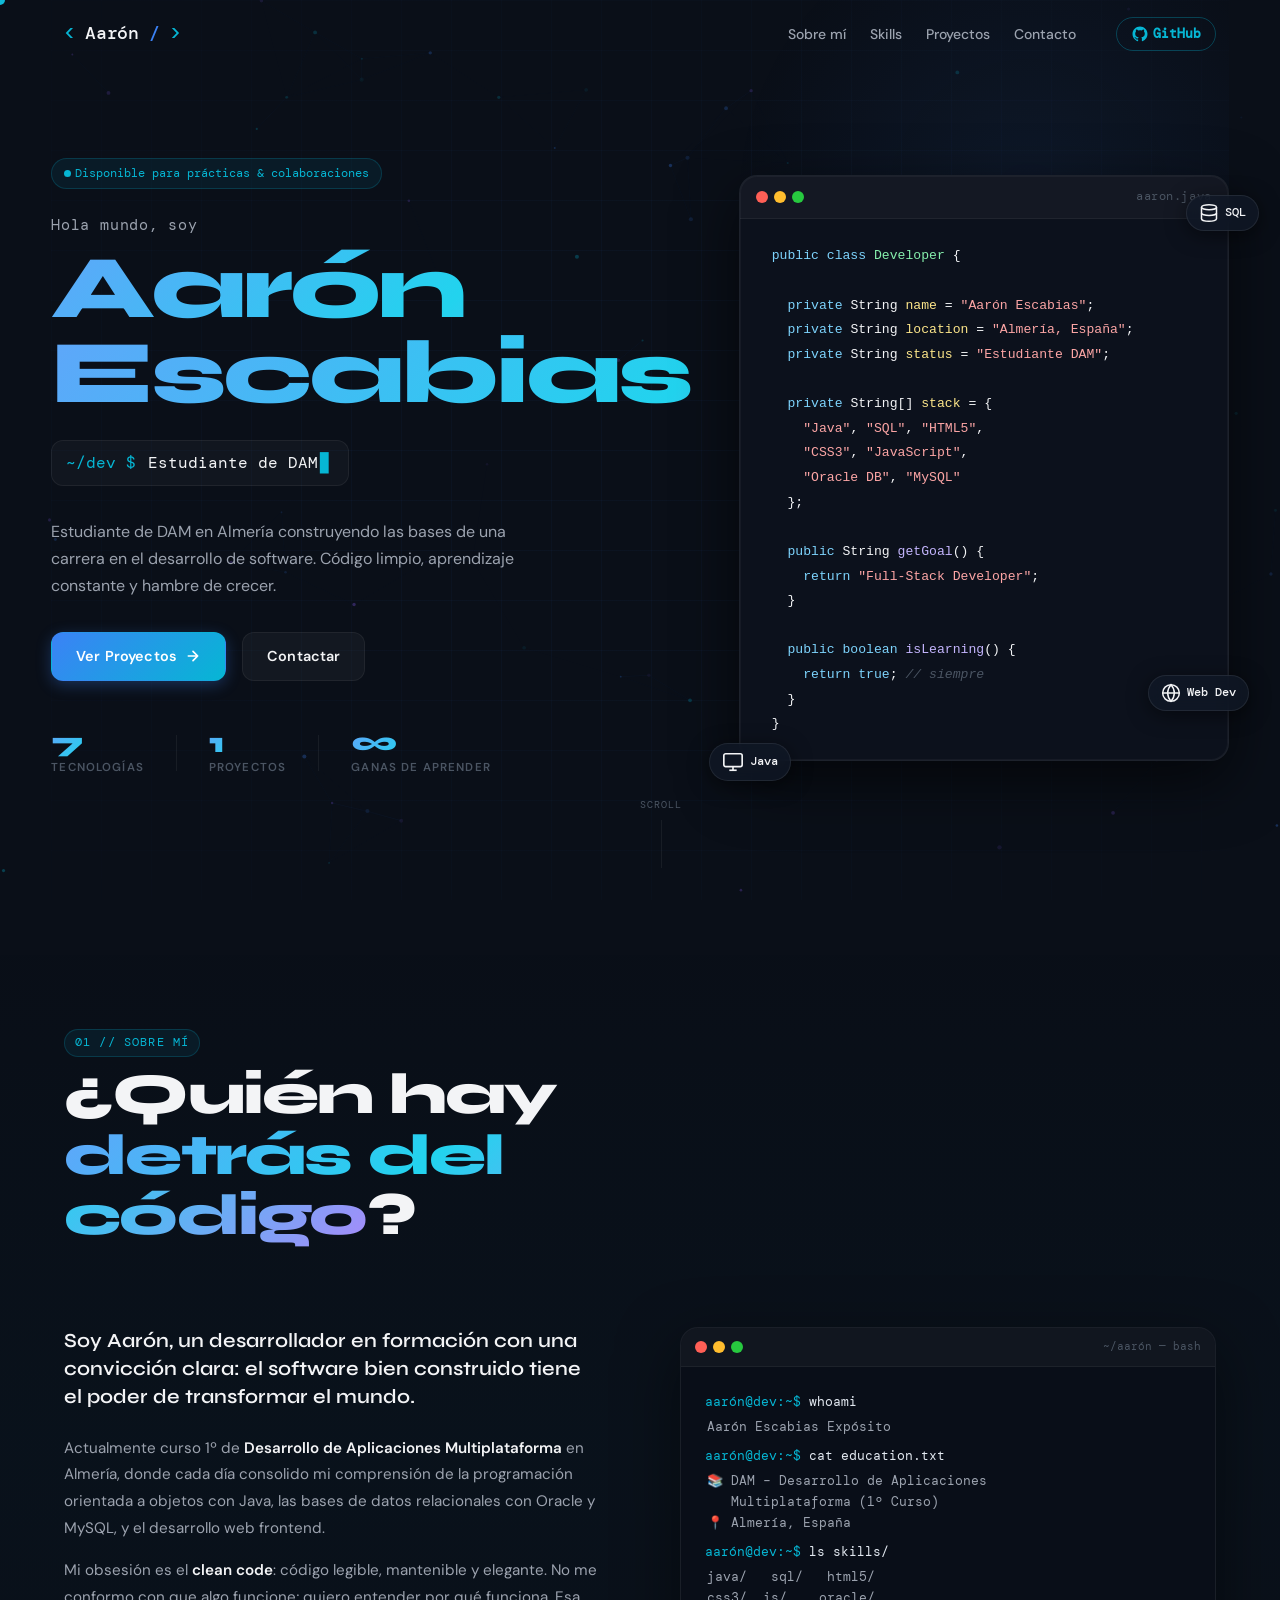
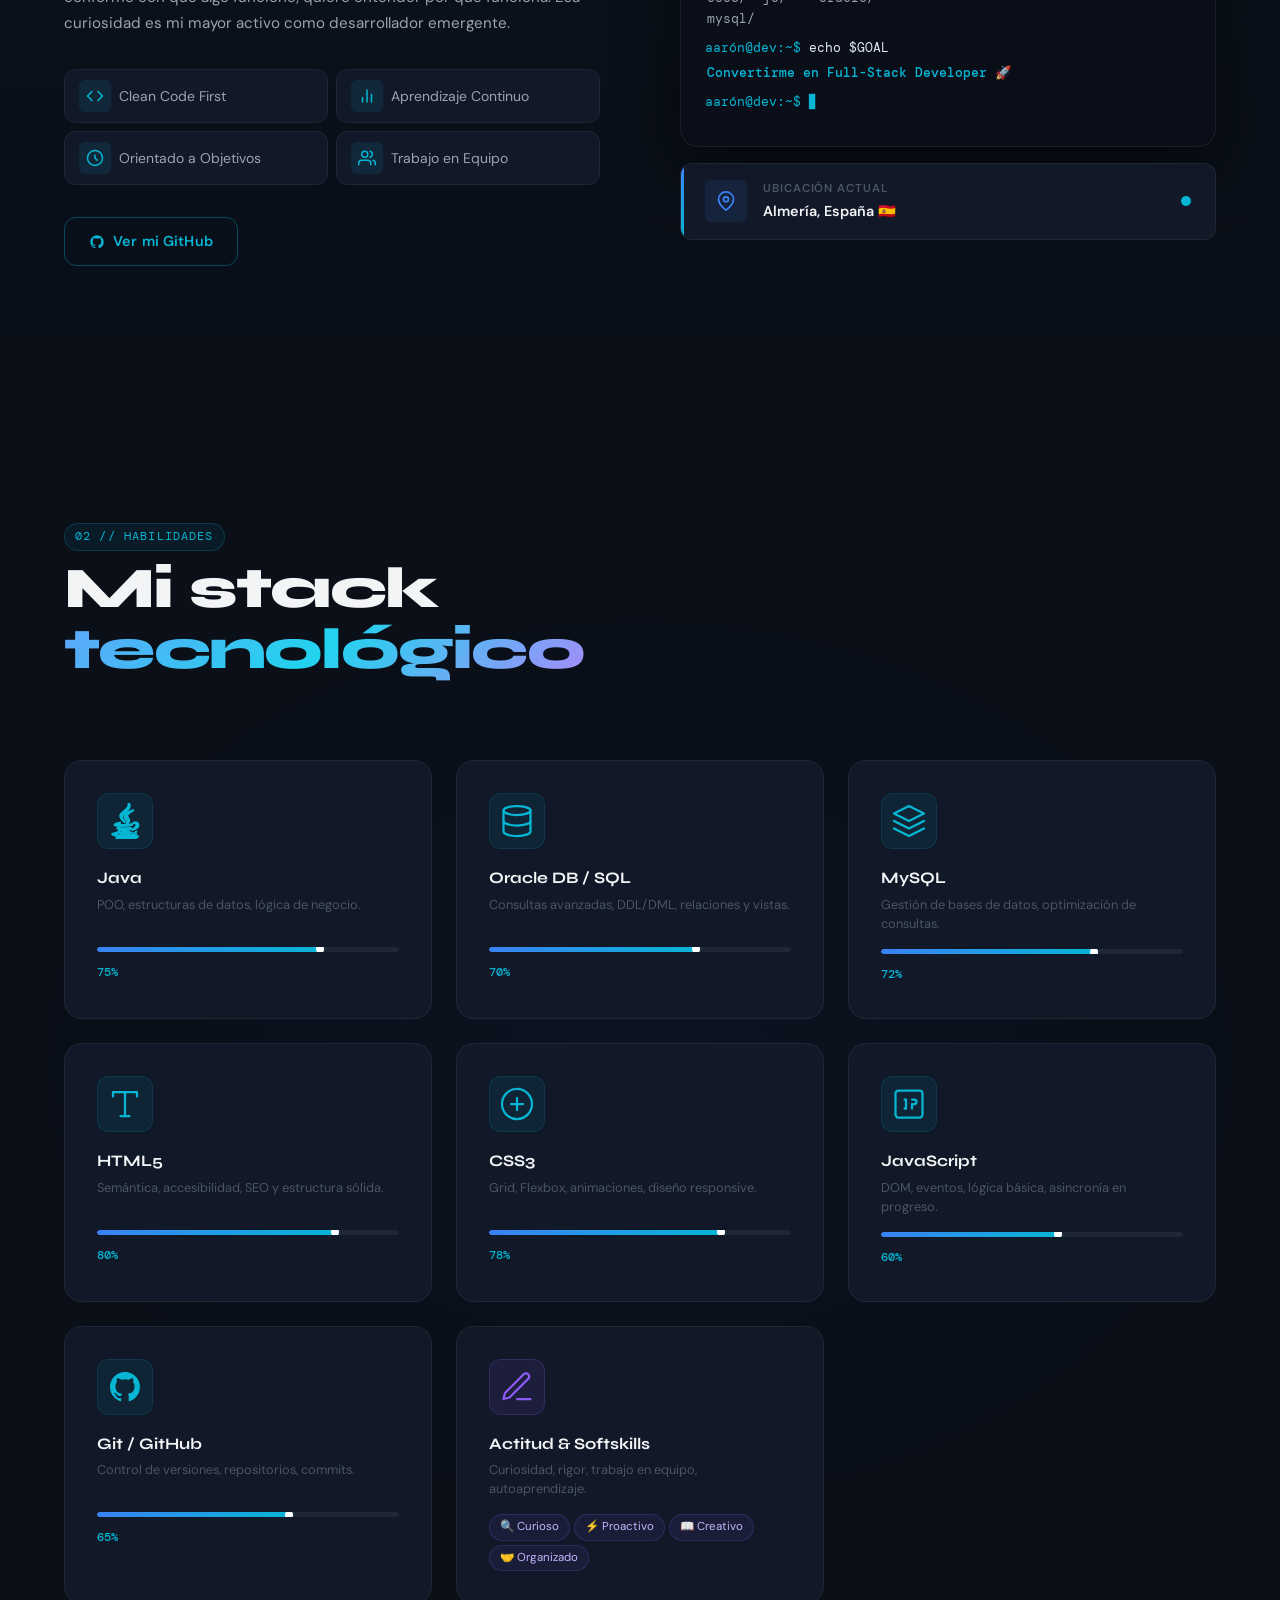
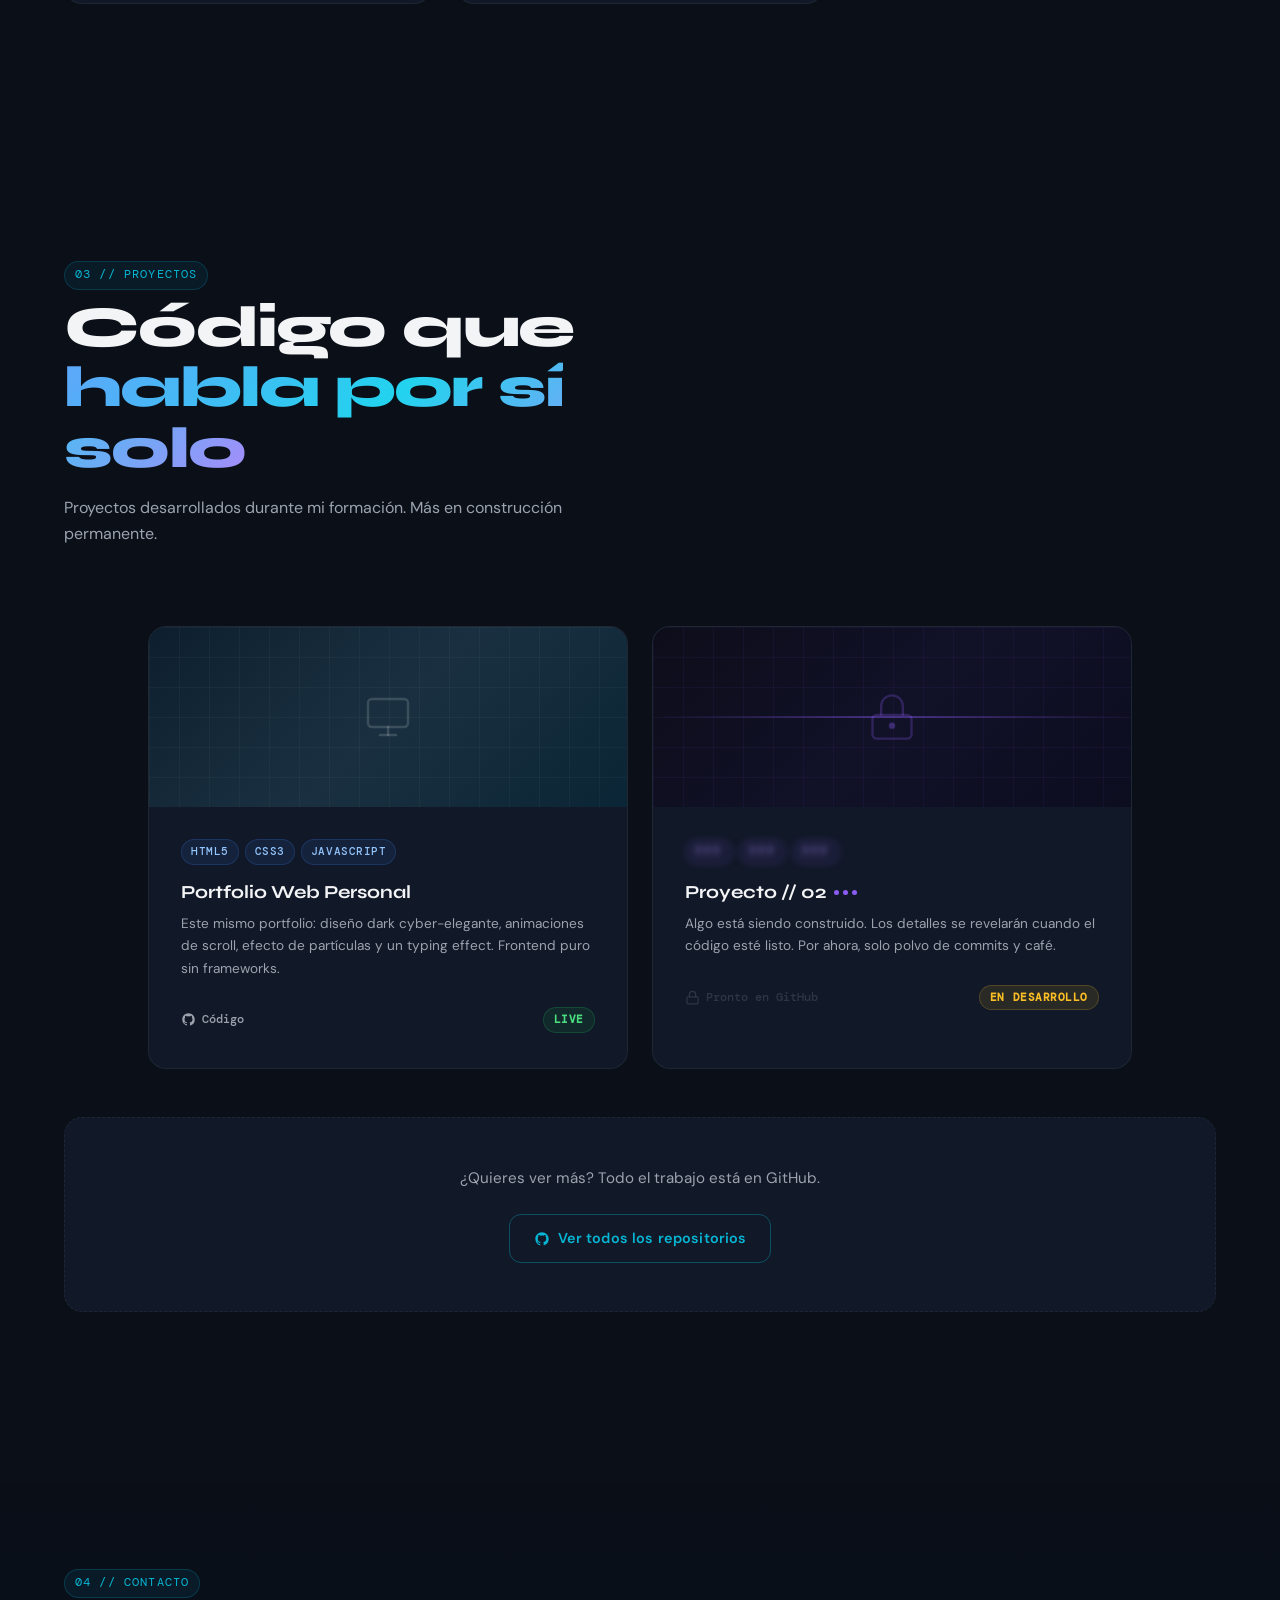
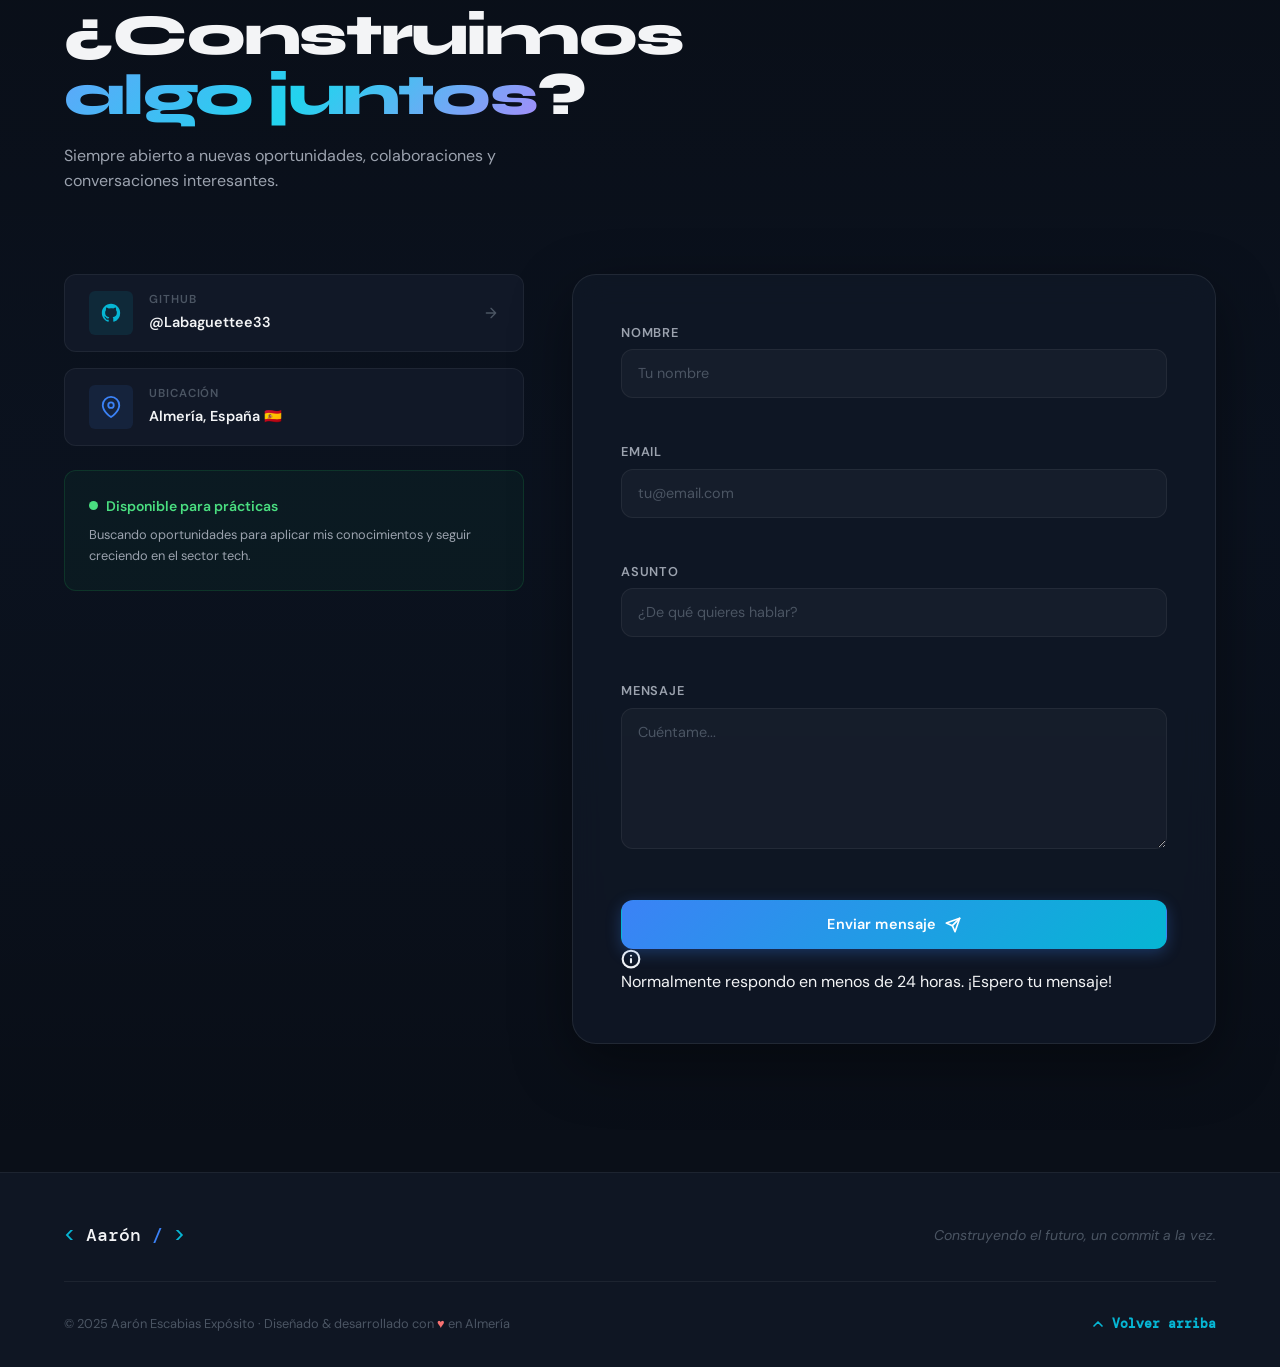
==== commit ea32e896: "Update index.html" ====
--- a/index.html
+++ b/index.html
@@ -112,7 +112,7 @@
           </div>
           <div class="stat-divider" aria-hidden="true"></div>
           <div class="stat-item">
-            <span class="stat-number" data-target="3">0</span>
+            <span class="stat-number" data-target="1">0</span>
             <span class="stat-label">Proyectos</span>
           </div>
           <div class="stat-divider" aria-hidden="true"></div>
@@ -445,8 +445,8 @@
             <div class="soft-badges">
               <span class="soft-badge">🔍 Curioso</span>
               <span class="soft-badge">⚡ Proactivo</span>
-              <span class="soft-badge">📖 Autodidacta</span>
-              <span class="soft-badge">🤝 Team Player</span>
+              <span class="soft-badge">📖 Creativo</span>
+              <span class="soft-badge">🤝 Organizado</span>
             </div>
           </article>
 
@@ -674,9 +674,13 @@
               <span class="btn-loader" aria-hidden="true"></span>
             </button>
 
-            <div class="form-success" id="formSuccess" role="status" aria-live="polite" hidden>
-              <svg width="20" height="20" viewBox="0 0 24 24" fill="none" stroke="currentColor" stroke-width="2.5" stroke-linecap="round" stroke-linejoin="round" aria-hidden="true"><polyline points="20 6 9 17 4 12"/></svg>
-              ¡Mensaje enviado! Te responderé pronto.
+            <div class="form-info" role="note">
+              <svg width="20" height="20" viewBox="0 0 24 24" fill="none" stroke="currentColor" stroke-width="2.5" stroke-linecap="round" stroke-linejoin="round" aria-hidden="true">
+                <circle cx="12" cy="12" r="10"/>
+                <line x1="12" y1="16" x2="12" y2="12"/>
+                <line x1="12" y1="8" x2="12.01" y2="8"/>
+              </svg>
+              <span>Normalmente respondo en menos de 24 horas. ¡Espero tu mensaje!</span>
             </div>
           </form>
 
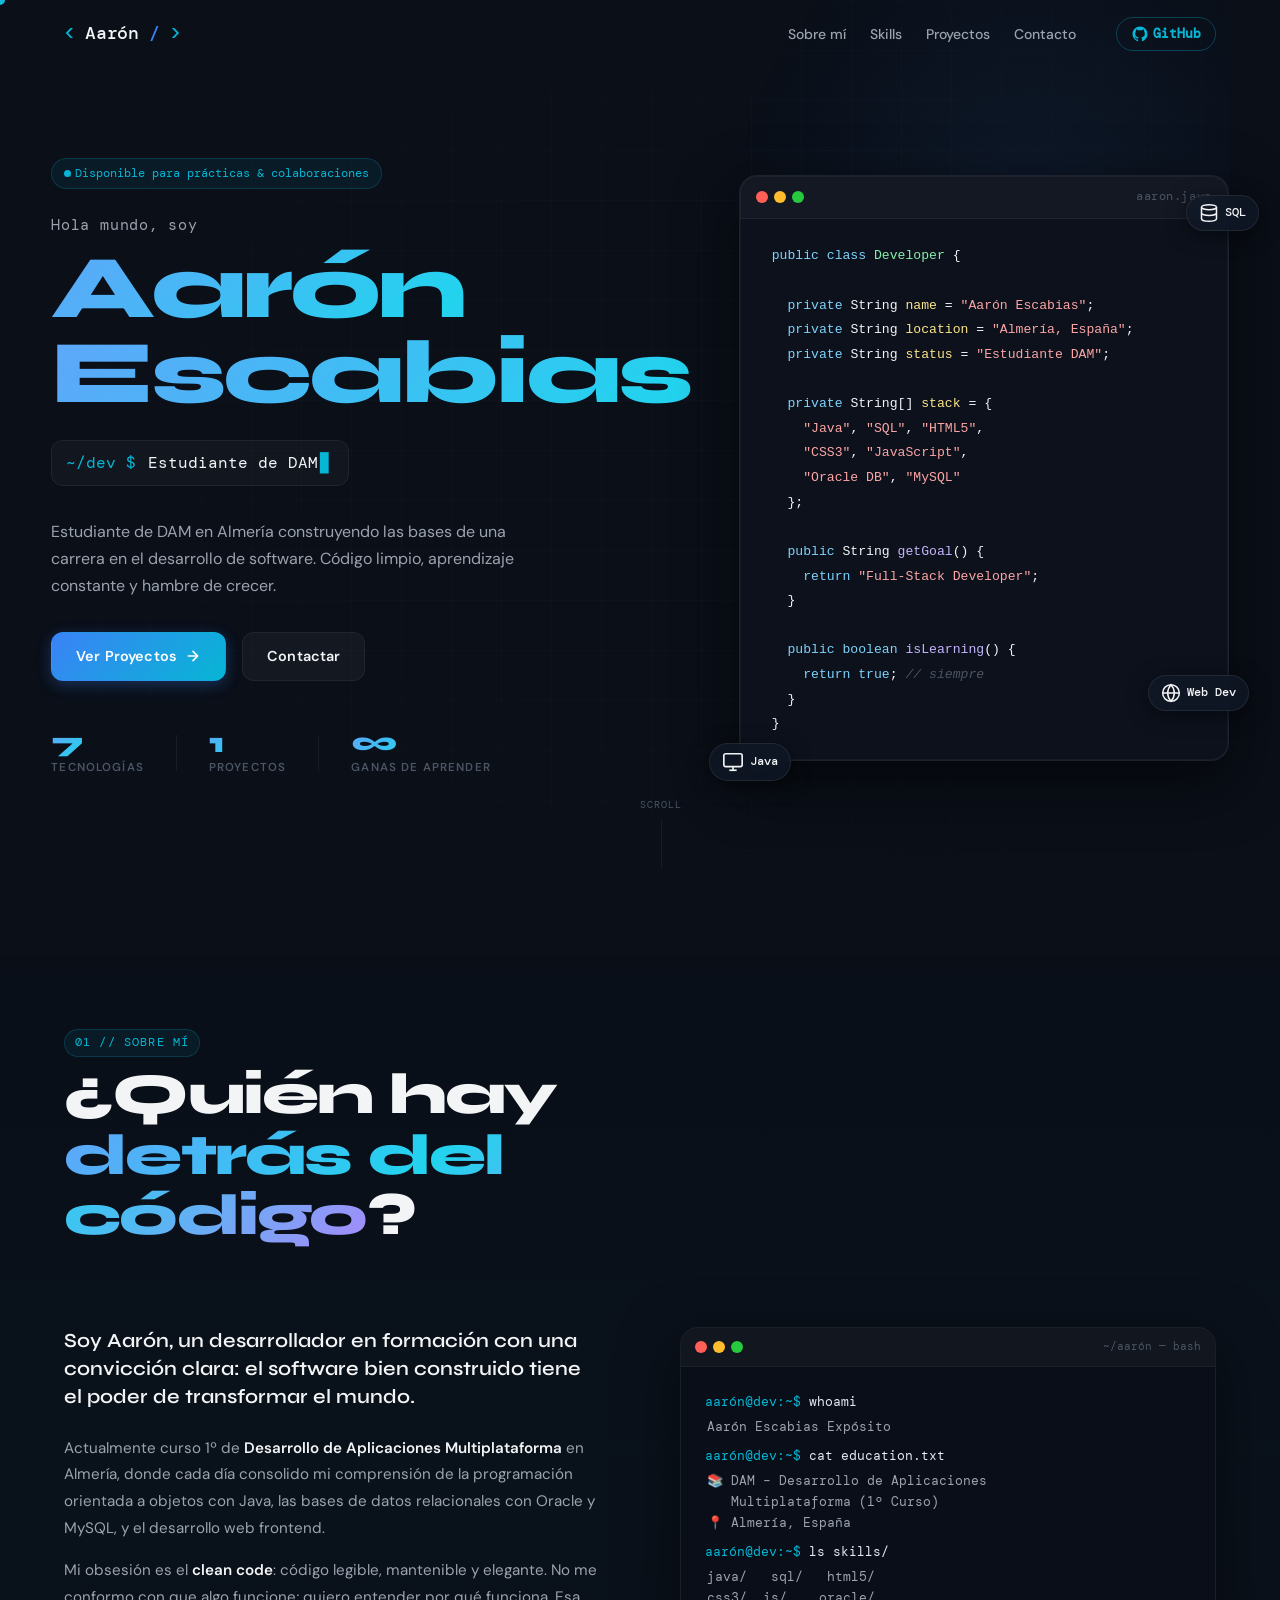
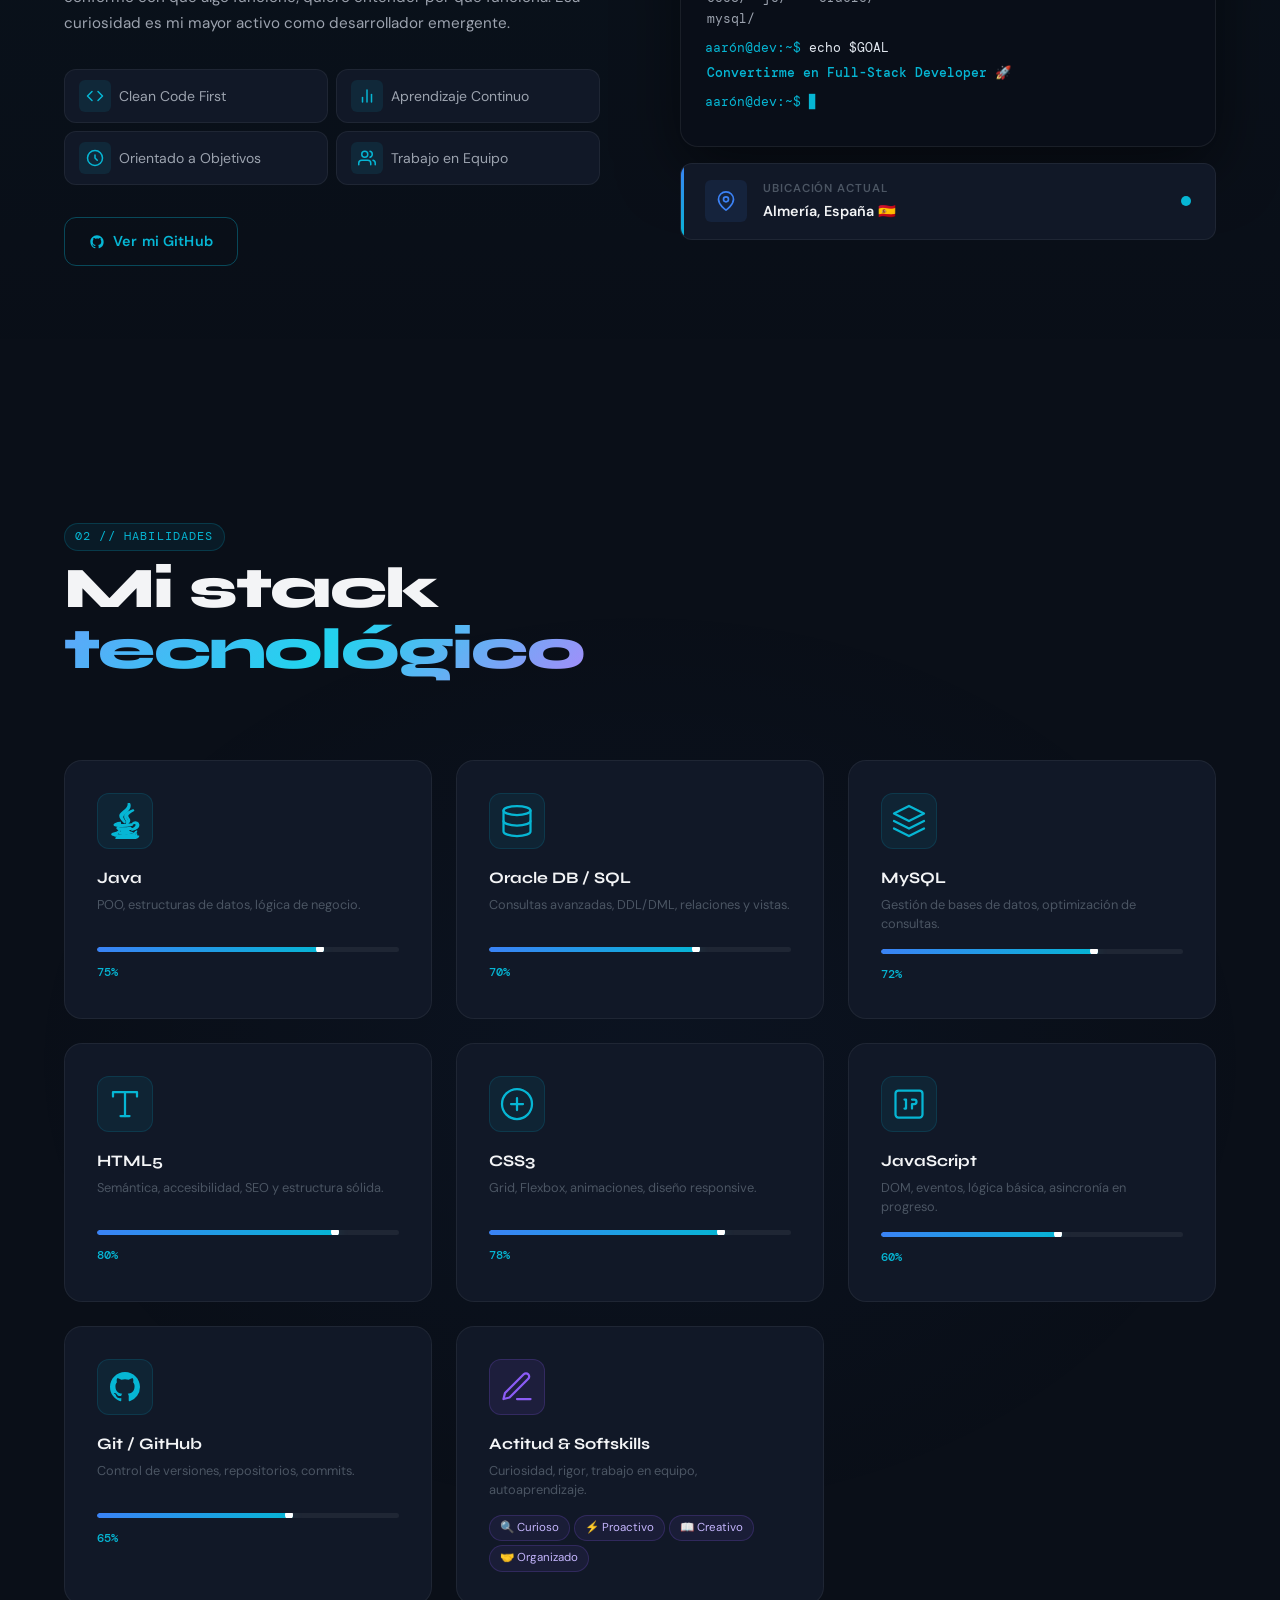
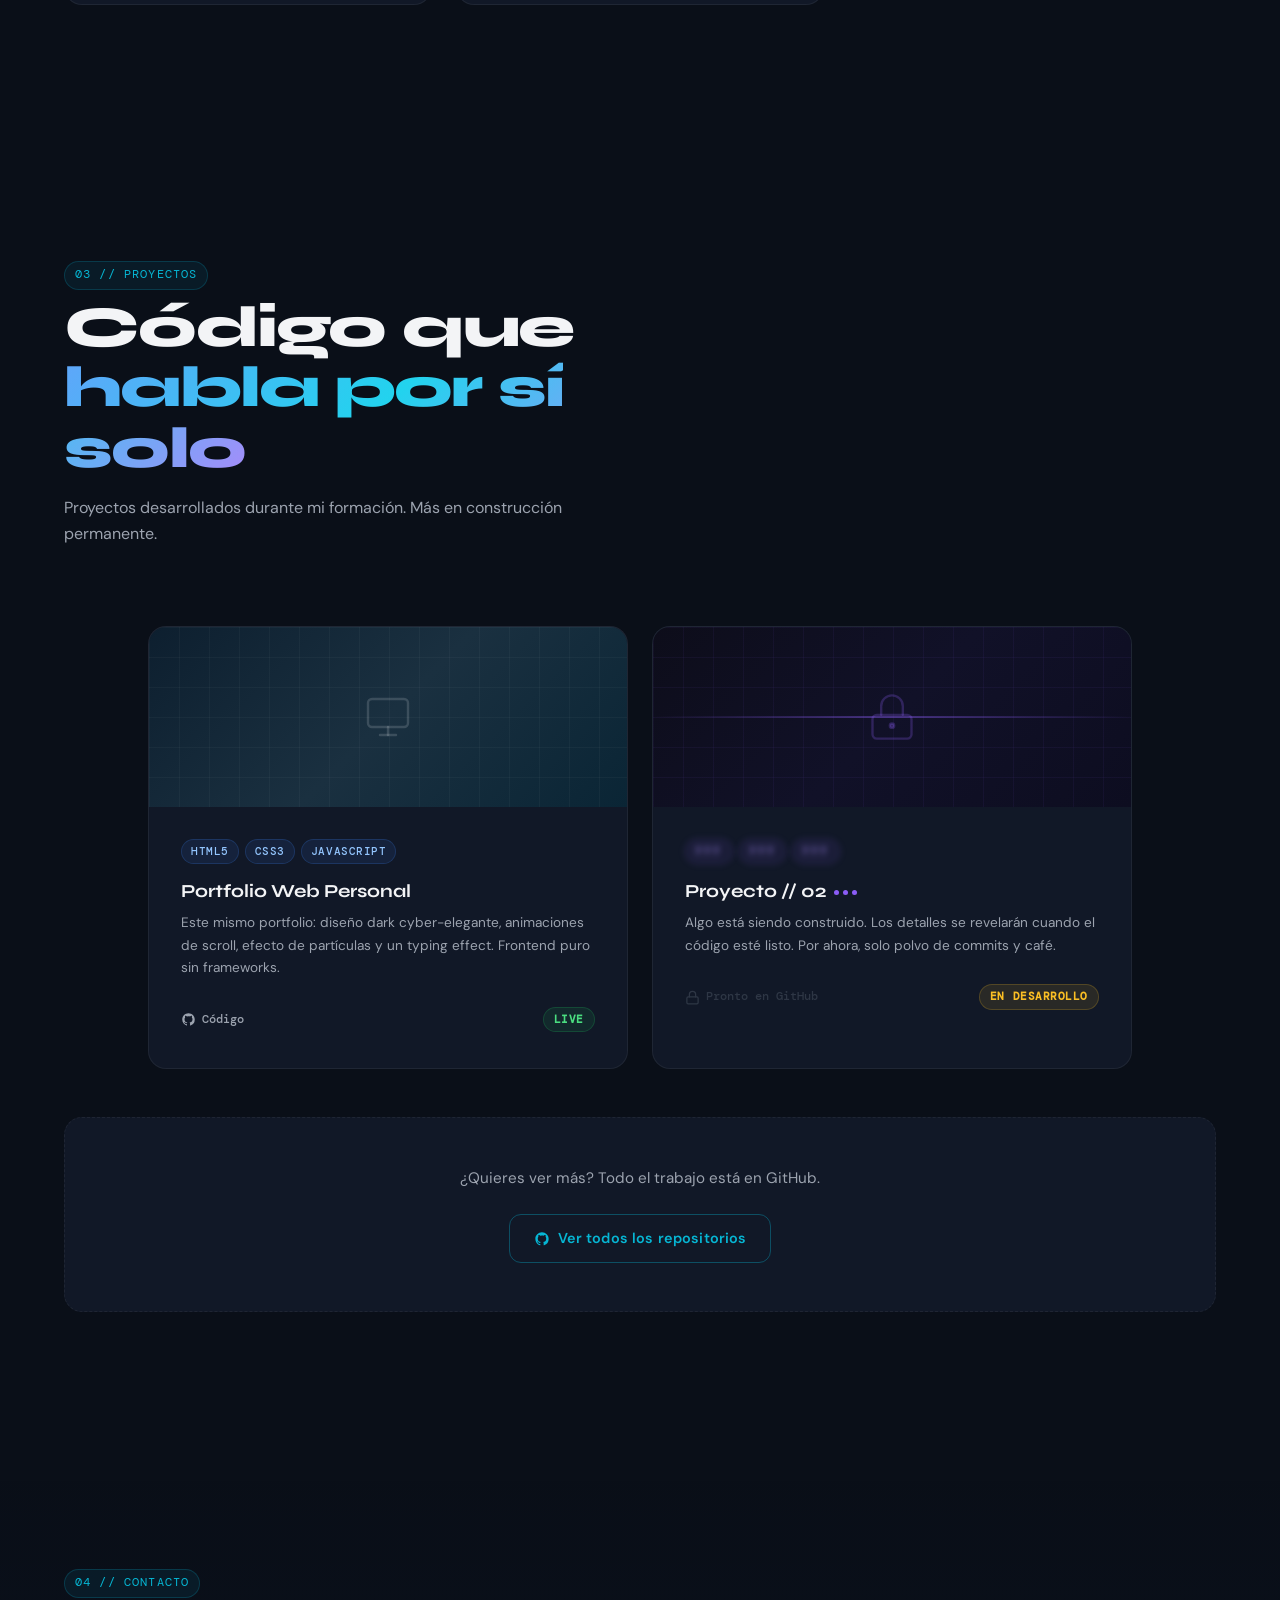
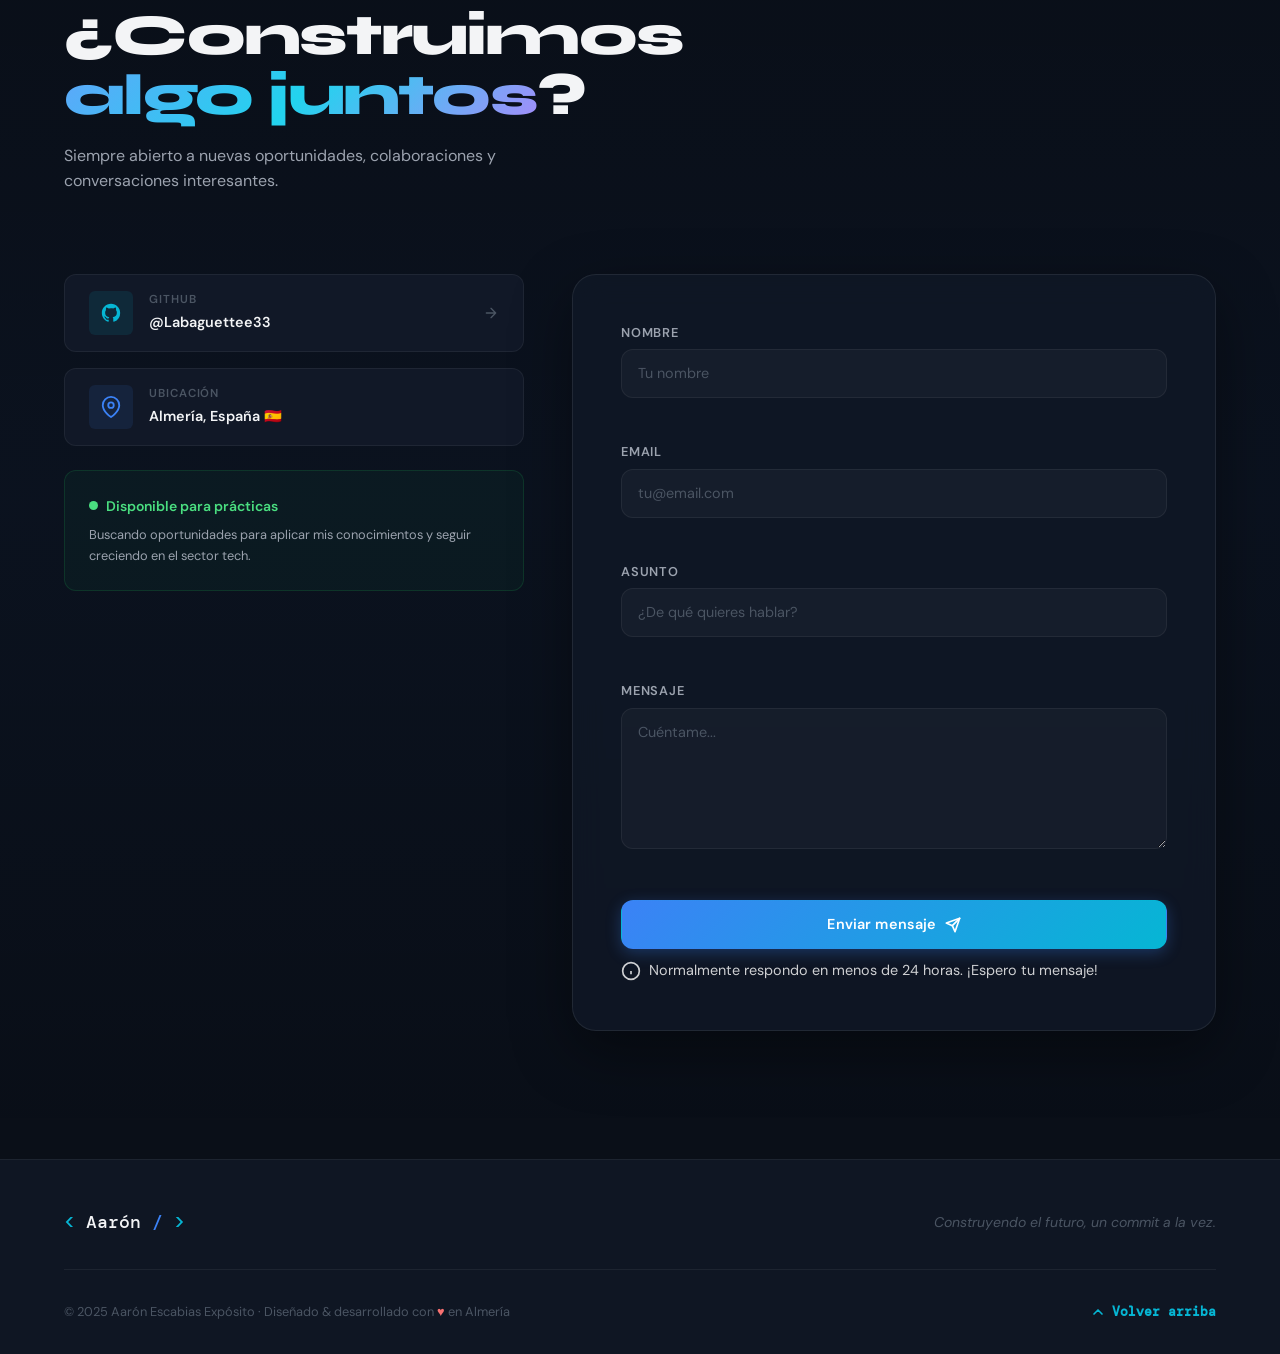
==== commit 83b7df26: "Update index.html" ====
--- a/index.html
+++ b/index.html
@@ -675,11 +675,12 @@
             </button>
 
             <div class="form-info" role="note">
-              <svg width="20" height="20" viewBox="0 0 24 24" fill="none" stroke="currentColor" stroke-width="2.5" stroke-linecap="round" stroke-linejoin="round" aria-hidden="true">
-                <circle cx="12" cy="12" r="10"/>
-                <line x1="12" y1="16" x2="12" y2="12"/>
-                <line x1="12" y1="8" x2="12.01" y2="8"/>
-              </svg>
+              <svg width="20" height="20" viewBox="0 0 24 24" fill="none" stroke="currentColor" stroke-width="2" aria-hidden="true">
+                <circle cx="12" cy="12" r="10"></circle>
+                <line x1="12" y1="16" x2="12" y2="12"></line>
+                <line x1="12" y1="8" x2="12.01" y2="8"></line>
+              </svg>
+              
               <span>Normalmente respondo en menos de 24 horas. ¡Espero tu mensaje!</span>
             </div>
           </form>
--- a/style.css
+++ b/style.css
@@ -1612,18 +1612,14 @@
   to { transform: rotate(360deg); }
 }
 
-.form-success {
-  display: flex;
-  align-items: center;
-  gap: var(--space-sm);
-  color: #4ade80;
+.form-info {
+  display: flex;
+  align-items: center; /* Esto alinea verticalmente el icono y el texto */
+  gap: 8px;           /* Espacio entre el icono y el texto */
+  margin-top: 10px;   /* Separación del botón */
+  color: #ffffff;     /* Ajusta según el color de tu fondo */
   font-size: 0.9rem;
-  font-weight: 600;
-  margin-top: var(--space-md);
-  padding: 12px 16px;
-  background: rgba(34, 197, 94, 0.08);
-  border: 1px solid rgba(34, 197, 94, 0.2);
-  border-radius: var(--radius-md);
+  opacity: 0.8;       /* Un toque sutil */
 }
 
 /* ================================================================
@@ -2072,4 +2068,4 @@
   font-size: 0.7rem;
   color: var(--text-muted);
   letter-spacing: 0.05em;
-}+}
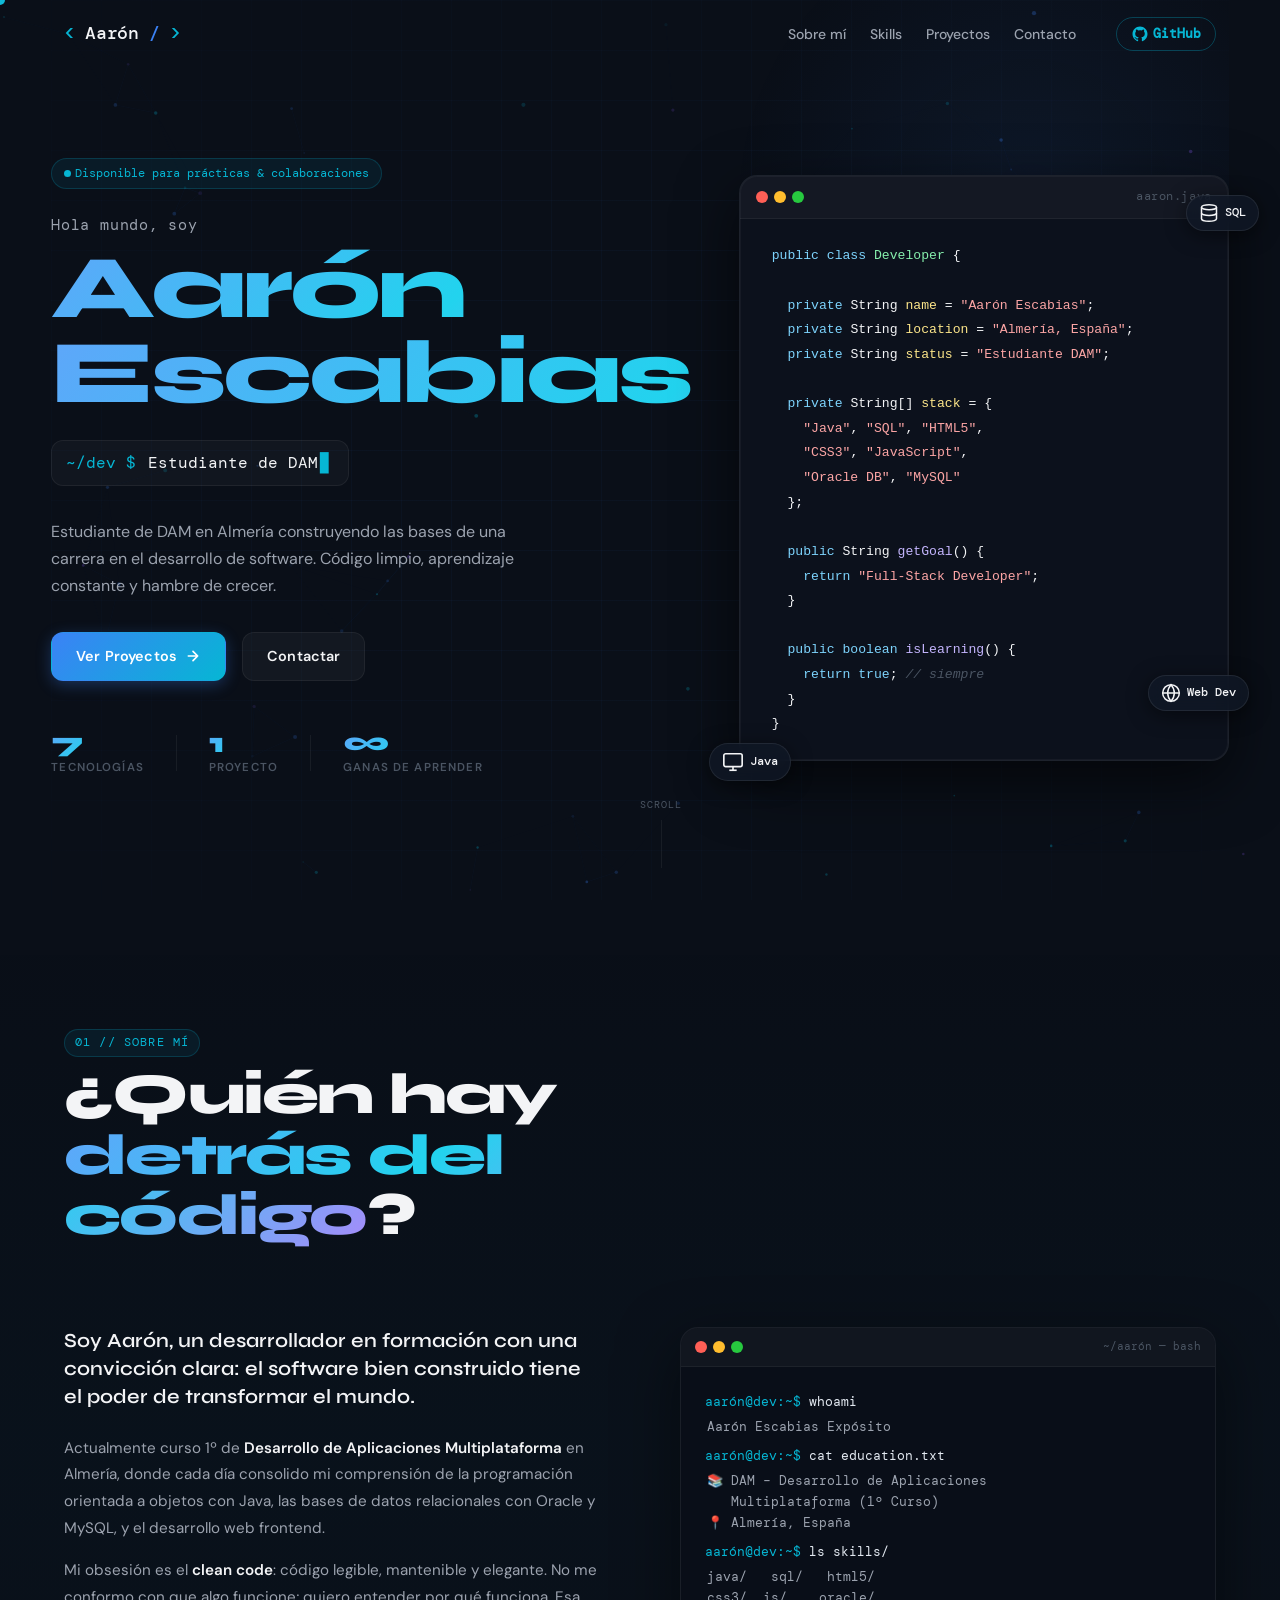
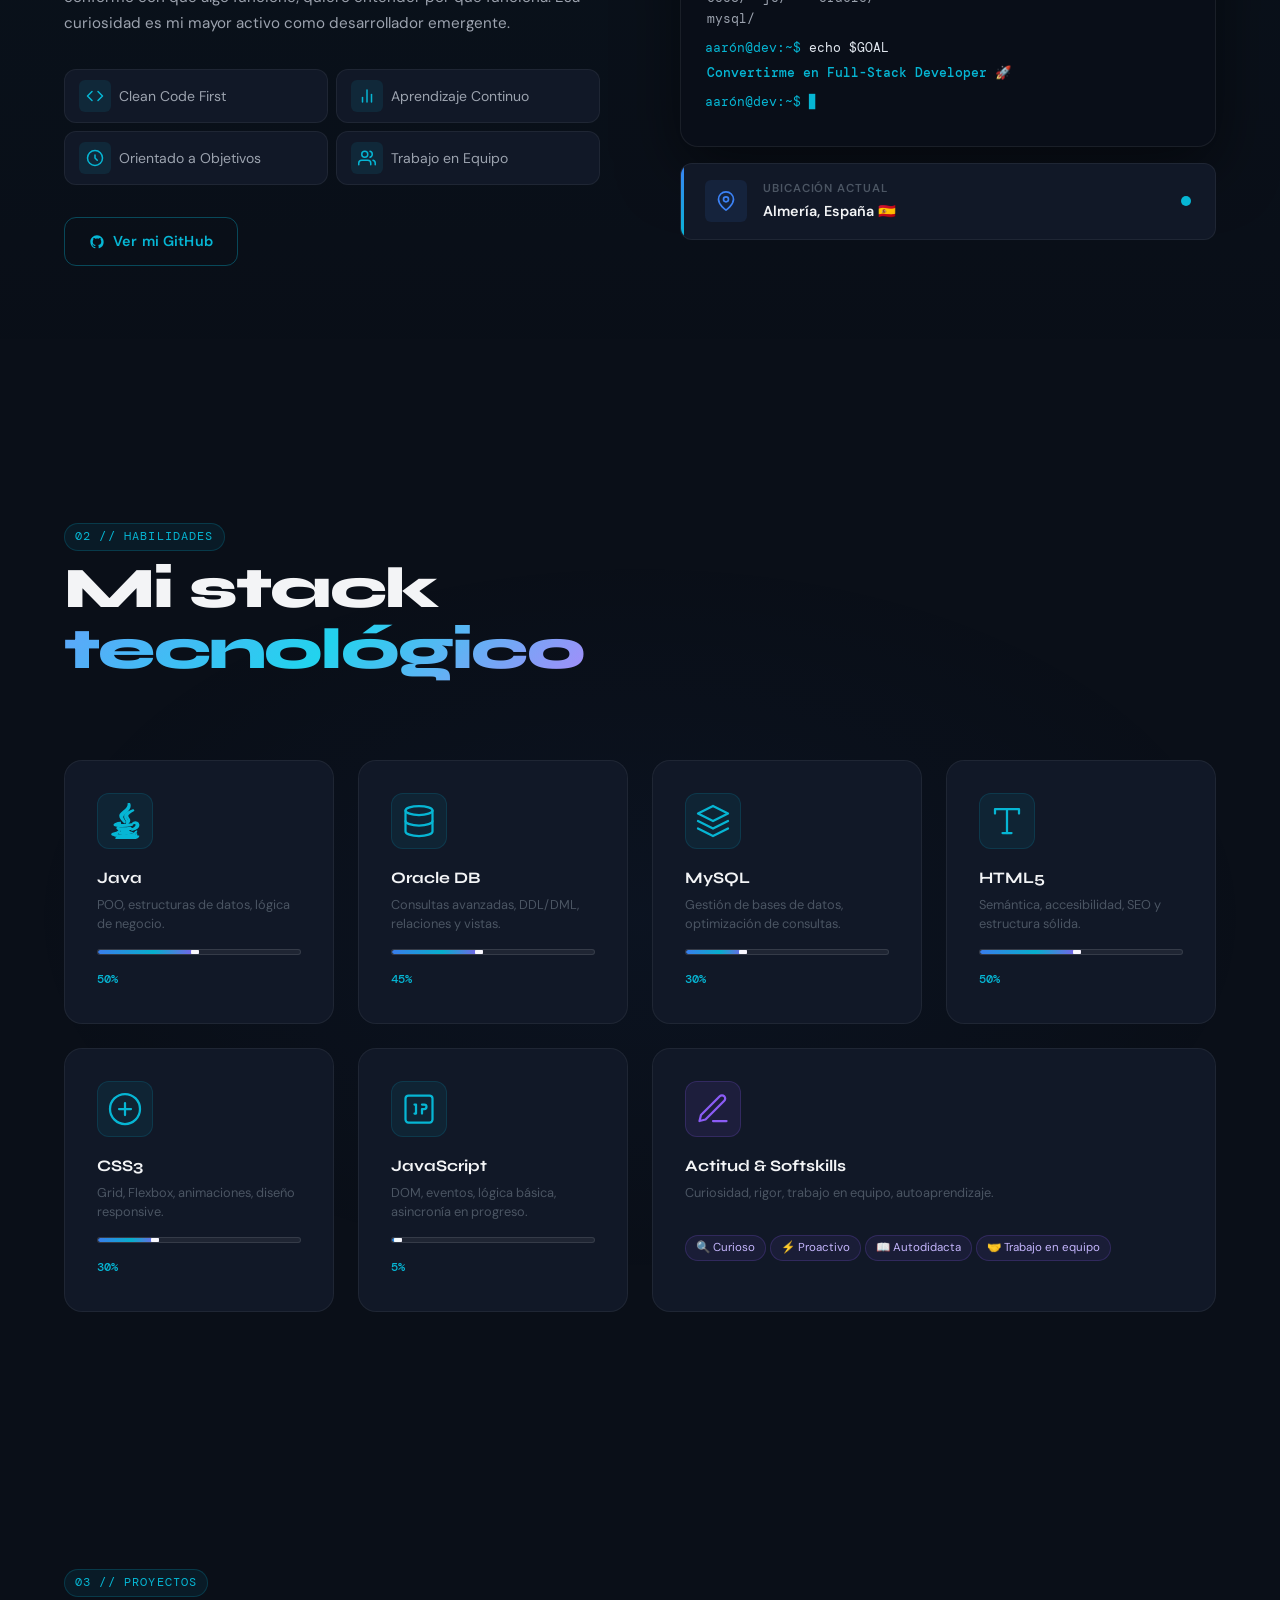
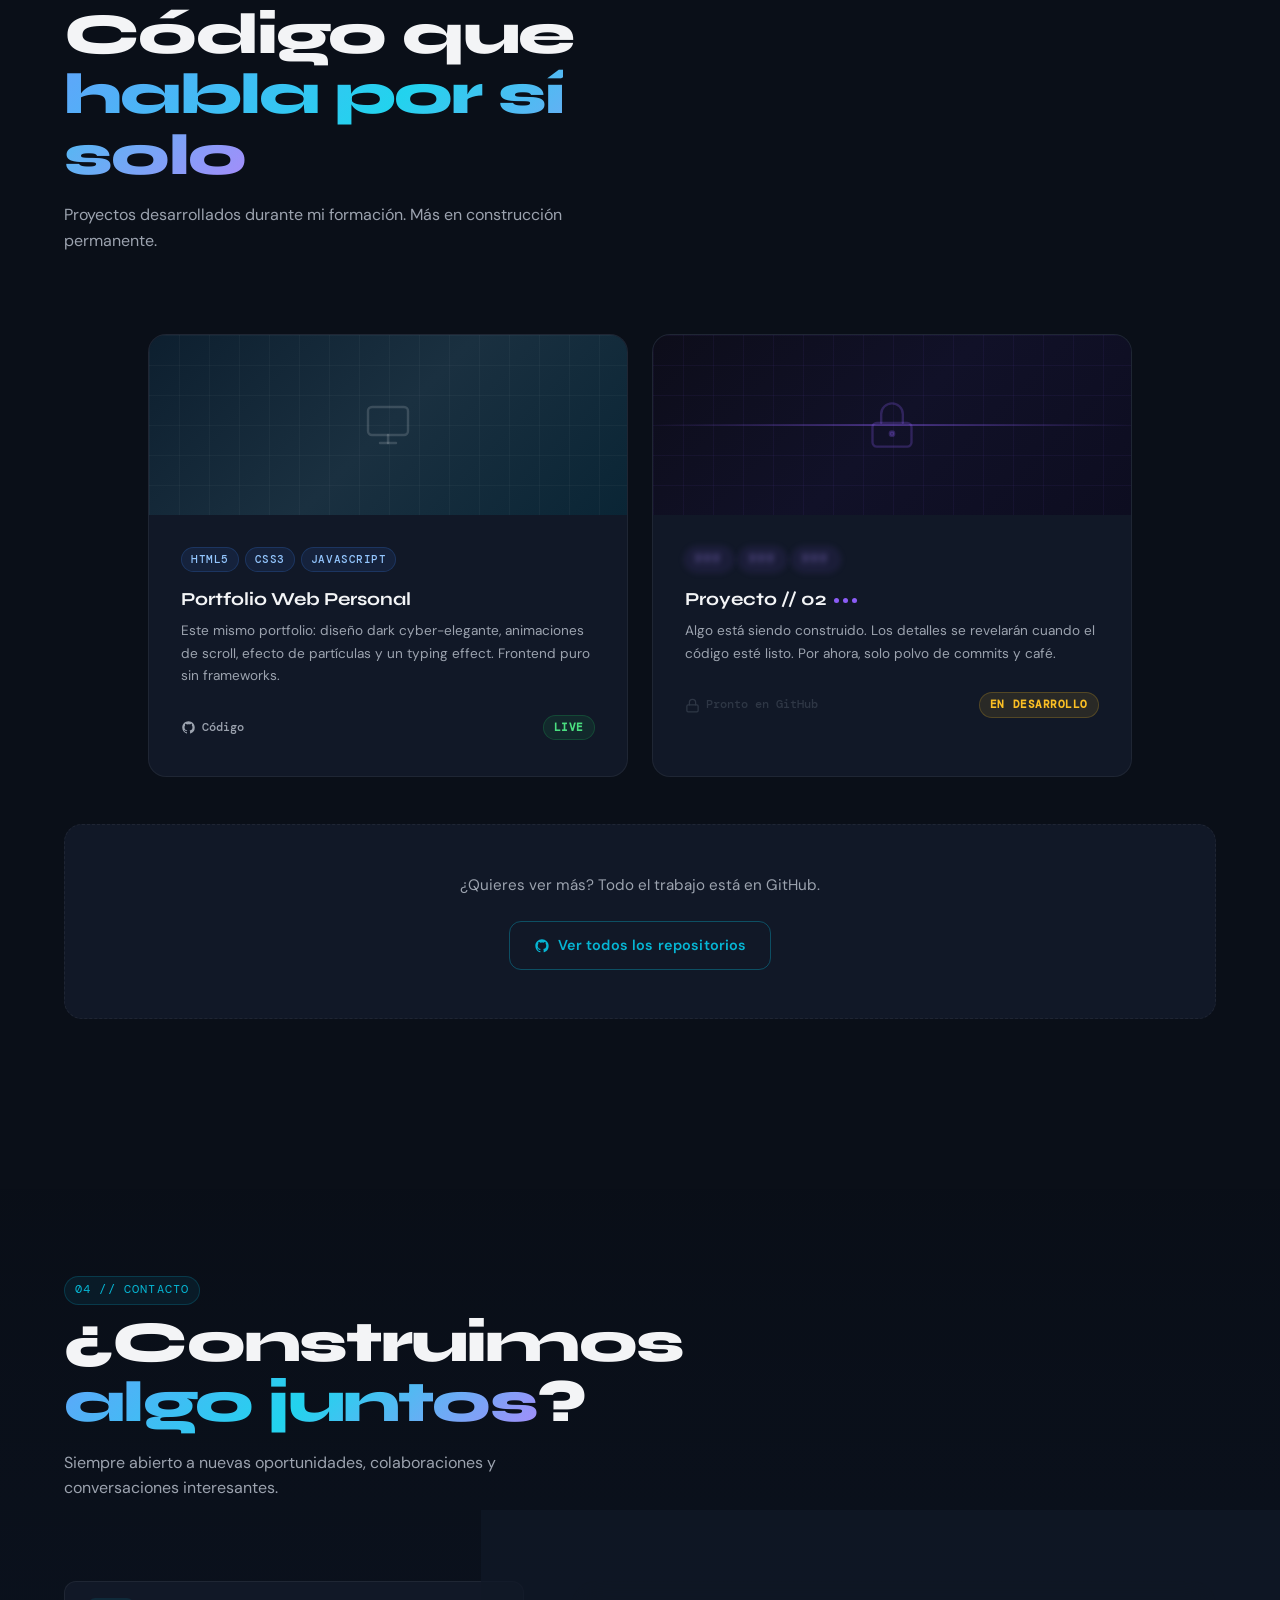
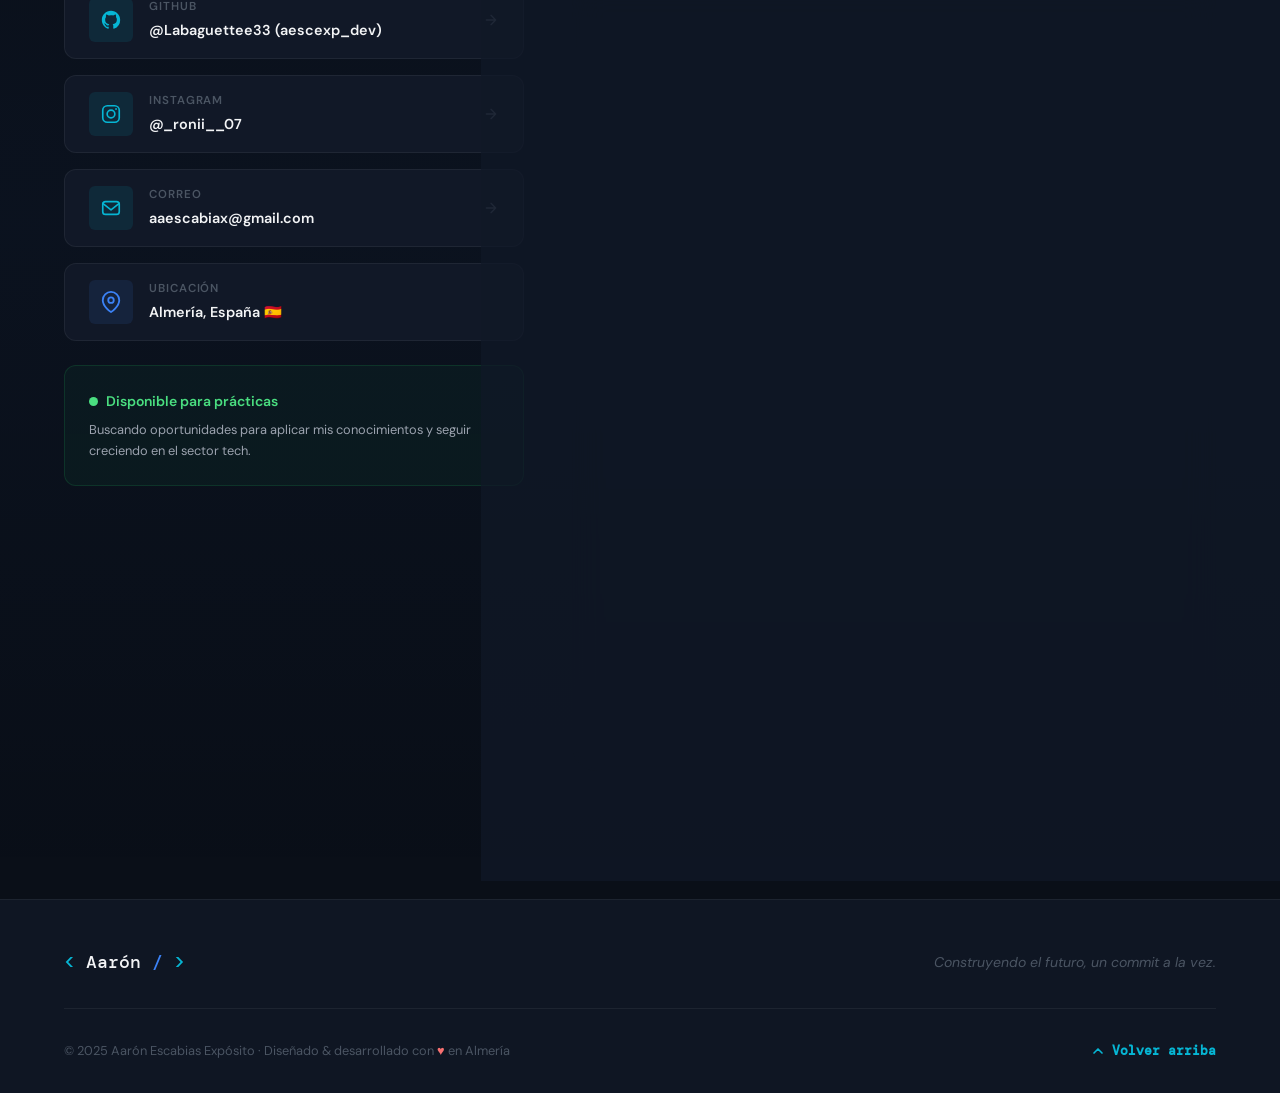
==== commit 973658cf: "Initial commit" ====
--- a/index.html
+++ b/index.html
@@ -1,729 +1,732 @@
-<!DOCTYPE html>
-<html lang="es">
-<head>
-  <meta charset="UTF-8" />
-  <meta name="viewport" content="width=device-width, initial-scale=1.0" />
-  <meta name="description" content="Portfolio de Aarón Escabias Expósito – Desarrollador de Aplicaciones Multiplataforma apasionado por el software y el clean code." />
-  <meta name="theme-color" content="#0a0f18" />
-  <title>Aarón Escabias · Developer Portfolio</title>
-
-  <!-- Google Fonts -->
-  <link rel="preconnect" href="https://fonts.googleapis.com" />
-  <link rel="preconnect" href="https://fonts.gstatic.com" crossorigin />
-  <link href="https://fonts.googleapis.com/css2?family=Syne:wght@400;500;600;700;800&family=DM+Mono:ital,wght@0,300;0,400;0,500;1,300&family=DM+Sans:ital,opsz,wght@0,9..40,300;0,9..40,400;0,9..40,500;0,9..40,600;1,9..40,300&display=swap" rel="stylesheet" />
-
-  <!-- Styles -->
-  <link rel="stylesheet" href="style.css" />
-</head>
-<body>
-
-  <!-- ============================================================
-       CURSOR CUSTOM
-  ============================================================ -->
-  <div class="cursor" id="cursor"></div>
-  <div class="cursor-follower" id="cursorFollower"></div>
-
-  <!-- ============================================================
-       CANVAS PARTICLES
-  ============================================================ -->
-  <canvas id="particleCanvas" aria-hidden="true"></canvas>
-
-  <!-- ============================================================
-       NAVBAR
-  ============================================================ -->
-  <header class="navbar" id="navbar" role="banner">
-    <nav class="nav-container" aria-label="Navegación principal">
-      <a href="#hero" class="nav-logo" aria-label="Inicio">
-        <span class="logo-bracket">&lt;</span>
-        <span class="logo-name">Aarón</span>
-        <span class="logo-slash">/</span>
-        <span class="logo-bracket">&gt;</span>
-      </a>
-
-      <ul class="nav-links" id="navLinks" role="list">
-        <li><a href="#about" class="nav-link" data-text="Sobre mí">Sobre mí</a></li>
-        <li><a href="#skills" class="nav-link" data-text="Skills">Skills</a></li>
-        <li><a href="#projects" class="nav-link" data-text="Proyectos">Proyectos</a></li>
-        <li><a href="#contact" class="nav-link" data-text="Contacto">Contacto</a></li>
-      </ul>
-
-      <a href="https://github.com/Labaguettee33" target="_blank" rel="noopener noreferrer" class="nav-cta" aria-label="GitHub de Aarón">
-        <svg width="18" height="18" viewBox="0 0 24 24" fill="currentColor" aria-hidden="true">
-          <path d="M12 2C6.477 2 2 6.484 2 12.017c0 4.425 2.865 8.18 6.839 9.504.5.092.682-.217.682-.483 0-.237-.008-.868-.013-1.703-2.782.605-3.369-1.343-3.369-1.343-.454-1.158-1.11-1.466-1.11-1.466-.908-.62.069-.608.069-.608 1.003.07 1.531 1.032 1.531 1.032.892 1.53 2.341 1.088 2.91.832.092-.647.35-1.088.636-1.338-2.22-.253-4.555-1.113-4.555-4.951 0-1.093.39-1.988 1.029-2.688-.103-.253-.446-1.272.098-2.65 0 0 .84-.27 2.75 1.026A9.564 9.564 0 0112 6.844c.85.004 1.705.115 2.504.337 1.909-1.296 2.747-1.027 2.747-1.027.546 1.379.202 2.398.1 2.651.64.7 1.028 1.595 1.028 2.688 0 3.848-2.339 4.695-4.566 4.943.359.309.678.92.678 1.855 0 1.338-.012 2.419-.012 2.747 0 .268.18.58.688.482A10.019 10.019 0 0022 12.017C22 6.484 17.522 2 12 2z"/>
-        </svg>
-        GitHub
-      </a>
-
-      <button class="hamburger" id="hamburger" aria-label="Abrir menú" aria-expanded="false" aria-controls="navLinks">
-        <span class="ham-line"></span>
-        <span class="ham-line"></span>
-        <span class="ham-line"></span>
-      </button>
-    </nav>
-  </header>
-
-  <main>
-    <!-- ============================================================
-         HERO SECTION
-    ============================================================ -->
-    <section id="hero" class="hero" aria-label="Presentación">
-      <div class="hero-grid-bg" aria-hidden="true">
-        <div class="grid-line-h"></div>
-      </div>
-
-      <div class="hero-content">
-        <div class="hero-badge animate-fade-up" style="--delay: 0.1s">
-          <span class="badge-dot"></span>
-          <span>Disponible para prácticas &amp; colaboraciones</span>
-        </div>
-
-        <p class="hero-greeting animate-fade-up" style="--delay: 0.25s">Hola mundo, soy</p>
-
-        <h1 class="hero-name animate-fade-up" style="--delay: 0.35s">
-          <span class="name-gradient">Aarón</span><br/>
-          <span class="name-gradient">Escabias</span>
-        </h1>
-
-        <div class="hero-typing-wrapper animate-fade-up" style="--delay: 0.5s">
-          <span class="typing-prefix">~/dev $&nbsp;</span>
-          <span class="typing-text" id="typingText" aria-live="polite"></span>
-          <span class="typing-cursor" aria-hidden="true">▋</span>
-        </div>
-
-        <p class="hero-description animate-fade-up" style="--delay: 0.65s">
-          Estudiante de DAM en Almería construyendo las bases de una carrera en el desarrollo de software.
-          Código limpio, aprendizaje constante y hambre de crecer.
-        </p>
-
-        <div class="hero-buttons animate-fade-up" style="--delay: 0.8s">
-          <a href="#projects" class="btn btn-primary magnetic" data-magnetic>
-            <span>Ver Proyectos</span>
-            <svg width="16" height="16" viewBox="0 0 24 24" fill="none" stroke="currentColor" stroke-width="2.5" stroke-linecap="round" stroke-linejoin="round" aria-hidden="true"><path d="M5 12h14M12 5l7 7-7 7"/></svg>
-          </a>
-          <a href="#contact" class="btn btn-ghost magnetic" data-magnetic>
-            <span>Contactar</span>
-          </a>
-        </div>
-
-        <div class="hero-stats animate-fade-up" style="--delay: 0.95s">
-          <div class="stat-item">
-            <span class="stat-number" data-target="7">0</span>
-            <span class="stat-label">Tecnologías</span>
-          </div>
-          <div class="stat-divider" aria-hidden="true"></div>
-          <div class="stat-item">
-            <span class="stat-number" data-target="1">0</span>
-            <span class="stat-label">Proyectos</span>
-          </div>
-          <div class="stat-divider" aria-hidden="true"></div>
-          <div class="stat-item">
-            <span class="stat-number">∞</span>
-            <span class="stat-label">Ganas de aprender</span>
-          </div>
-        </div>
-      </div>
-
-      <div class="hero-visual animate-fade-left" style="--delay: 0.6s" aria-hidden="true">
-        <div class="code-window">
-          <div class="code-window-bar">
-            <span class="dot dot-red"></span>
-            <span class="dot dot-yellow"></span>
-            <span class="dot dot-green"></span>
-            <span class="code-window-title">aaron.java</span>
-          </div>
-          <pre class="code-content"><code><span class="c-keyword">public class</span> <span class="c-class">Developer</span> {
-
-  <span class="c-keyword">private</span> String <span class="c-var">name</span> = <span class="c-string">"Aarón Escabias"</span>;
-  <span class="c-keyword">private</span> String <span class="c-var">location</span> = <span class="c-string">"Almería, España"</span>;
-  <span class="c-keyword">private</span> String <span class="c-var">status</span> = <span class="c-string">"Estudiante DAM"</span>;
-
-  <span class="c-keyword">private</span> String[] <span class="c-var">stack</span> = {
-    <span class="c-string">"Java"</span>, <span class="c-string">"SQL"</span>, <span class="c-string">"HTML5"</span>,
-    <span class="c-string">"CSS3"</span>, <span class="c-string">"JavaScript"</span>,
-    <span class="c-string">"Oracle DB"</span>, <span class="c-string">"MySQL"</span>
-  };
-
-  <span class="c-keyword">public</span> String <span class="c-method">getGoal</span>() {
-    <span class="c-keyword">return</span> <span class="c-string">"Full-Stack Developer"</span>;
-  }
-
-  <span class="c-keyword">public boolean</span> <span class="c-method">isLearning</span>() {
-    <span class="c-keyword">return true</span>; <span class="c-comment">// siempre</span>
-  }
-}</code></pre>
-        </div>
-
-        <div class="floating-badge badge-java" role="presentation">
-          <svg width="22" height="22" viewBox="0 0 24 24" fill="none" stroke="currentColor" stroke-width="1.8" aria-hidden="true"><rect x="2" y="3" width="20" height="14" rx="2"/><line x1="8" y1="21" x2="16" y2="21"/><line x1="12" y1="17" x2="12" y2="21"/></svg>
-          Java
-        </div>
-        <div class="floating-badge badge-sql" role="presentation">
-          <svg width="20" height="20" viewBox="0 0 24 24" fill="none" stroke="currentColor" stroke-width="1.8" aria-hidden="true"><ellipse cx="12" cy="5" rx="9" ry="3"/><path d="M21 12c0 1.66-4 3-9 3s-9-1.34-9-3"/><path d="M3 5v14c0 1.66 4 3 9 3s9-1.34 9-3V5"/></svg>
-          SQL
-        </div>
-        <div class="floating-badge badge-web" role="presentation">
-          <svg width="20" height="20" viewBox="0 0 24 24" fill="none" stroke="currentColor" stroke-width="1.8" aria-hidden="true"><circle cx="12" cy="12" r="10"/><line x1="2" y1="12" x2="22" y2="12"/><path d="M12 2a15.3 15.3 0 014 10 15.3 15.3 0 01-4 10 15.3 15.3 0 01-4-10 15.3 15.3 0 014-10z"/></svg>
-          Web Dev
-        </div>
-      </div>
-
-      <div class="scroll-indicator animate-fade-up" style="--delay: 1.2s" aria-label="Desplaza hacia abajo">
-        <span>scroll</span>
-        <div class="scroll-line"><div class="scroll-dot"></div></div>
-      </div>
-    </section>
-
-    <!-- ============================================================
-         ABOUT SECTION
-    ============================================================ -->
-    <section id="about" class="section about" aria-labelledby="about-title">
-      <div class="container">
-        <div class="section-header reveal">
-          <span class="section-tag">01 // SOBRE MÍ</span>
-          <h2 id="about-title" class="section-title">¿Quién hay<br/><em>detrás del código</em>?</h2>
-        </div>
-
-        <div class="about-grid">
-          <div class="about-text reveal">
-            <p class="about-lead">
-              Soy Aarón, un desarrollador en formación con una convicción clara: el software bien construido
-              tiene el poder de transformar el mundo.
-            </p>
-            <p class="about-body">
-              Actualmente curso 1º de <strong>Desarrollo de Aplicaciones Multiplataforma</strong> en Almería,
-              donde cada día consolido mi comprensión de la programación orientada a objetos con Java,
-              las bases de datos relacionales con Oracle y MySQL, y el desarrollo web frontend.
-            </p>
-            <p class="about-body">
-              Mi obsesión es el <strong>clean code</strong>: código legible, mantenible y elegante.
-              No me conformo con que algo funcione; quiero entender por qué funciona.
-              Esa curiosidad es mi mayor activo como desarrollador emergente.
-            </p>
-
-            <div class="about-traits">
-              <div class="trait-item">
-                <div class="trait-icon">
-                  <svg width="18" height="18" viewBox="0 0 24 24" fill="none" stroke="currentColor" stroke-width="2" stroke-linecap="round" stroke-linejoin="round" aria-hidden="true"><polyline points="16 18 22 12 16 6"/><polyline points="8 6 2 12 8 18"/></svg>
-                </div>
-                <span>Clean Code First</span>
-              </div>
-              <div class="trait-item">
-                <div class="trait-icon">
-                  <svg width="18" height="18" viewBox="0 0 24 24" fill="none" stroke="currentColor" stroke-width="2" stroke-linecap="round" stroke-linejoin="round" aria-hidden="true"><path d="M18 20V10"/><path d="M12 20V4"/><path d="M6 20v-6"/></svg>
-                </div>
-                <span>Aprendizaje Continuo</span>
-              </div>
-              <div class="trait-item">
-                <div class="trait-icon">
-                  <svg width="18" height="18" viewBox="0 0 24 24" fill="none" stroke="currentColor" stroke-width="2" stroke-linecap="round" stroke-linejoin="round" aria-hidden="true"><circle cx="12" cy="12" r="10"/><path d="M12 8v4l3 3"/></svg>
-                </div>
-                <span>Orientado a Objetivos</span>
-              </div>
-              <div class="trait-item">
-                <div class="trait-icon">
-                  <svg width="18" height="18" viewBox="0 0 24 24" fill="none" stroke="currentColor" stroke-width="2" stroke-linecap="round" stroke-linejoin="round" aria-hidden="true"><path d="M17 21v-2a4 4 0 00-4-4H5a4 4 0 00-4 4v2"/><circle cx="9" cy="7" r="4"/><path d="M23 21v-2a4 4 0 00-3-3.87"/><path d="M16 3.13a4 4 0 010 7.75"/></svg>
-                </div>
-                <span>Trabajo en Equipo</span>
-              </div>
-            </div>
-
-            <a href="https://github.com/Labaguettee33" target="_blank" rel="noopener noreferrer" class="btn btn-outline reveal-delay-1">
-              <svg width="16" height="16" viewBox="0 0 24 24" fill="currentColor" aria-hidden="true"><path d="M12 2C6.477 2 2 6.484 2 12.017c0 4.425 2.865 8.18 6.839 9.504.5.092.682-.217.682-.483 0-.237-.008-.868-.013-1.703-2.782.605-3.369-1.343-3.369-1.343-.454-1.158-1.11-1.466-1.11-1.466-.908-.62.069-.608.069-.608 1.003.07 1.531 1.032 1.531 1.032.892 1.53 2.341 1.088 2.91.832.092-.647.35-1.088.636-1.338-2.22-.253-4.555-1.113-4.555-4.951 0-1.093.39-1.988 1.029-2.688-.103-.253-.446-1.272.098-2.65 0 0 .84-.27 2.75 1.026A9.564 9.564 0 0112 6.844c.85.004 1.705.115 2.504.337 1.909-1.296 2.747-1.027 2.747-1.027.546 1.379.202 2.398.1 2.651.64.7 1.028 1.595 1.028 2.688 0 3.848-2.339 4.695-4.566 4.943.359.309.678.92.678 1.855 0 1.338-.012 2.419-.012 2.747 0 .268.18.58.688.482A10.019 10.019 0 0022 12.017C22 6.484 17.522 2 12 2z"/></svg>
-              Ver mi GitHub
-            </a>
-          </div>
-
-          <div class="about-terminal reveal">
-            <div class="terminal-window">
-              <div class="terminal-bar">
-                <span class="dot dot-red"></span>
-                <span class="dot dot-yellow"></span>
-                <span class="dot dot-green"></span>
-                <span class="terminal-title">~/aarón — bash</span>
-              </div>
-              <div class="terminal-body">
-                <div class="terminal-line">
-                  <span class="t-prompt">aarón@dev:~$</span>
-                  <span class="t-cmd"> whoami</span>
-                </div>
-                <div class="terminal-output">Aarón Escabias Expósito</div>
-
-                <div class="terminal-line">
-                  <span class="t-prompt">aarón@dev:~$</span>
-                  <span class="t-cmd"> cat education.txt</span>
-                </div>
-                <div class="terminal-output">
-                  📚 DAM – Desarrollo de Aplicaciones<br/>
-                  &nbsp;&nbsp;&nbsp;Multiplataforma (1º Curso)<br/>
-                  📍 Almería, España
-                </div>
-
-                <div class="terminal-line">
-                  <span class="t-prompt">aarón@dev:~$</span>
-                  <span class="t-cmd"> ls skills/</span>
-                </div>
-                <div class="terminal-output">
-                  java/ &nbsp;&nbsp;sql/ &nbsp;&nbsp;html5/<br/>
-                  css3/ &nbsp;js/ &nbsp;&nbsp;&nbsp;oracle/<br/>
-                  mysql/
-                </div>
-
-                <div class="terminal-line">
-                  <span class="t-prompt">aarón@dev:~$</span>
-                  <span class="t-cmd"> echo $GOAL</span>
-                </div>
-                <div class="terminal-output t-highlight">Convertirme en Full-Stack Developer 🚀</div>
-
-                <div class="terminal-line">
-                  <span class="t-prompt">aarón@dev:~$</span>
-                  <span class="t-cursor-blink">▋</span>
-                </div>
-              </div>
-            </div>
-
-            <div class="about-location-card">
-              <div class="location-icon">
-                <svg width="20" height="20" viewBox="0 0 24 24" fill="none" stroke="currentColor" stroke-width="2" stroke-linecap="round" stroke-linejoin="round" aria-hidden="true"><path d="M21 10c0 7-9 13-9 13s-9-6-9-13a9 9 0 0118 0z"/><circle cx="12" cy="10" r="3"/></svg>
-              </div>
-              <div>
-                <p class="loc-label">Ubicación actual</p>
-                <p class="loc-city">Almería, España 🇪🇸</p>
-              </div>
-              <div class="location-pulse" aria-hidden="true"></div>
-            </div>
-          </div>
-        </div>
-      </div>
-    </section>
-
-    <!-- ============================================================
-         SKILLS SECTION
-    ============================================================ -->
-    <section id="skills" class="section skills" aria-labelledby="skills-title">
-      <div class="container">
-        <div class="section-header reveal">
-          <span class="section-tag">02 // HABILIDADES</span>
-          <h2 id="skills-title" class="section-title">Mi stack<br/><em>tecnológico</em></h2>
-        </div>
-
-        <div class="skills-grid">
-
-          <!-- Java -->
-          <article class="skill-card reveal" data-skill="75" aria-label="Java, nivel 75%">
-            <div class="skill-card-glow" aria-hidden="true"></div>
-            <div class="skill-icon-wrap">
-              <svg class="skill-icon" viewBox="0 0 24 24" width="36" height="36" fill="none" stroke="currentColor" stroke-width="1.5" aria-hidden="true">
-                <path d="M8.851 18.56s-.917.534.653.714c1.902.218 2.874.187 4.969-.211 0 0 .552.346 1.321.646-4.699 2.013-10.633-.118-6.943-1.149M8.276 15.933s-1.028.761.542.924c2.032.209 3.636.227 6.413-.308 0 0 .384.389.987.602-5.679 1.661-12.007.13-7.942-1.218M13.116 11.475c1.158 1.333-.304 2.533-.304 2.533s2.939-1.518 1.589-3.418c-1.261-1.772-2.228-2.652 3.007-5.688 0-.001-8.216 2.051-4.292 6.573"/>
-                <path d="M19.33 20.504s.679.559-.747.991c-2.712.822-11.288 1.069-13.669.033-.856-.373.75-.89 1.254-.998.527-.114.828-.93.828-.93-.953.671-5.488 1.172-2.359 1.671 8.547 1.388 15.566-.625 14.693-2.767M9.292 13.21s-4.362 1.036-1.544 1.412c1.189.159 3.561.123 5.77-.062 1.806-.152 3.618-.477 3.618-.477s-.637.272-1.098.587c-4.429 1.165-12.986.623-10.522-.568 2.082-1.006 3.776-.892 3.776-.892M17.116 17.584c4.503-2.34 2.421-4.589.968-4.285-.355.074-.515.138-.515.138s.132-.207.385-.297c2.875-1.011 5.086 2.981-.928 4.562 0-.001.07-.062.09-.118M14.401 0s2.494 2.494-2.365 6.33c-3.896 3.077-.888 4.832-.001 6.836-2.274-2.053-3.943-3.858-2.824-5.539 1.644-2.469 6.197-3.665 5.19-7.627M9.734 23.924c4.322.277 10.959-.153 11.116-2.198 0 0-.302.775-3.572 1.391-3.688.694-8.239.613-10.937.168 0-.001.553.457 3.393.639"/>
-              </svg>
-            </div>
-            <h3 class="skill-name">Java</h3>
-            <p class="skill-desc">POO, estructuras de datos, lógica de negocio.</p>
-            <div class="skill-bar-track" role="progressbar" aria-valuenow="75" aria-valuemin="0" aria-valuemax="100" aria-label="Nivel Java 75%">
-              <div class="skill-bar-fill" data-width="75"></div>
-            </div>
-            <span class="skill-percent">75%</span>
-          </article>
-
-          <!-- SQL / Oracle DB -->
-          <article class="skill-card reveal" data-skill="70" aria-label="SQL y Oracle DB, nivel 70%">
-            <div class="skill-card-glow" aria-hidden="true"></div>
-            <div class="skill-icon-wrap">
-              <svg class="skill-icon" viewBox="0 0 24 24" width="36" height="36" fill="none" stroke="currentColor" stroke-width="1.5" stroke-linecap="round" stroke-linejoin="round" aria-hidden="true">
-                <ellipse cx="12" cy="5" rx="9" ry="3"/>
-                <path d="M21 12c0 1.66-4 3-9 3s-9-1.34-9-3"/>
-                <path d="M3 5v14c0 1.66 4 3 9 3s9-1.34 9-3V5"/>
-              </svg>
-            </div>
-            <h3 class="skill-name">Oracle DB / SQL</h3>
-            <p class="skill-desc">Consultas avanzadas, DDL/DML, relaciones y vistas.</p>
-            <div class="skill-bar-track" role="progressbar" aria-valuenow="70" aria-valuemin="0" aria-valuemax="100" aria-label="Nivel SQL 70%">
-              <div class="skill-bar-fill" data-width="70"></div>
-            </div>
-            <span class="skill-percent">70%</span>
-          </article>
-
-          <!-- MySQL -->
-          <article class="skill-card reveal" data-skill="72" aria-label="MySQL, nivel 72%">
-            <div class="skill-card-glow" aria-hidden="true"></div>
-            <div class="skill-icon-wrap">
-              <svg class="skill-icon" viewBox="0 0 24 24" width="36" height="36" fill="none" stroke="currentColor" stroke-width="1.5" stroke-linecap="round" stroke-linejoin="round" aria-hidden="true">
-                <path d="M12 2L2 7l10 5 10-5-10-5z"/>
-                <path d="M2 17l10 5 10-5"/>
-                <path d="M2 12l10 5 10-5"/>
-              </svg>
-            </div>
-            <h3 class="skill-name">MySQL</h3>
-            <p class="skill-desc">Gestión de bases de datos, optimización de consultas.</p>
-            <div class="skill-bar-track" role="progressbar" aria-valuenow="72" aria-valuemin="0" aria-valuemax="100" aria-label="Nivel MySQL 72%">
-              <div class="skill-bar-fill" data-width="72"></div>
-            </div>
-            <span class="skill-percent">72%</span>
-          </article>
-
-          <!-- HTML5 -->
-          <article class="skill-card reveal" data-skill="80" aria-label="HTML5, nivel 80%">
-            <div class="skill-card-glow" aria-hidden="true"></div>
-            <div class="skill-icon-wrap">
-              <svg class="skill-icon" viewBox="0 0 24 24" width="36" height="36" fill="none" stroke="currentColor" stroke-width="1.5" stroke-linecap="round" stroke-linejoin="round" aria-hidden="true">
-                <polyline points="4 7 4 4 20 4 20 7"/>
-                <line x1="9" y1="20" x2="15" y2="20"/>
-                <line x1="12" y1="4" x2="12" y2="20"/>
-              </svg>
-            </div>
-            <h3 class="skill-name">HTML5</h3>
-            <p class="skill-desc">Semántica, accesibilidad, SEO y estructura sólida.</p>
-            <div class="skill-bar-track" role="progressbar" aria-valuenow="80" aria-valuemin="0" aria-valuemax="100" aria-label="Nivel HTML5 80%">
-              <div class="skill-bar-fill" data-width="80"></div>
-            </div>
-            <span class="skill-percent">80%</span>
-          </article>
-
-          <!-- CSS3 -->
-          <article class="skill-card reveal" data-skill="78" aria-label="CSS3, nivel 78%">
-            <div class="skill-card-glow" aria-hidden="true"></div>
-            <div class="skill-icon-wrap">
-              <svg class="skill-icon" viewBox="0 0 24 24" width="36" height="36" fill="none" stroke="currentColor" stroke-width="1.5" stroke-linecap="round" stroke-linejoin="round" aria-hidden="true">
-                <circle cx="12" cy="12" r="10"/>
-                <path d="M8 12h8"/>
-                <path d="M12 8v8"/>
-              </svg>
-            </div>
-            <h3 class="skill-name">CSS3</h3>
-            <p class="skill-desc">Grid, Flexbox, animaciones, diseño responsive.</p>
-            <div class="skill-bar-track" role="progressbar" aria-valuenow="78" aria-valuemin="0" aria-valuemax="100" aria-label="Nivel CSS3 78%">
-              <div class="skill-bar-fill" data-width="78"></div>
-            </div>
-            <span class="skill-percent">78%</span>
-          </article>
-
-          <!-- JavaScript -->
-          <article class="skill-card reveal" data-skill="60" aria-label="JavaScript, nivel 60%">
-            <div class="skill-card-glow" aria-hidden="true"></div>
-            <div class="skill-icon-wrap">
-              <svg class="skill-icon" viewBox="0 0 24 24" width="36" height="36" fill="none" stroke="currentColor" stroke-width="1.5" stroke-linecap="round" stroke-linejoin="round" aria-hidden="true">
-                <rect x="3" y="3" width="18" height="18" rx="2" ry="2"/>
-                <path d="M9 9h1v6H9"/>
-                <path d="M14 9h1.5a1.5 1.5 0 010 3H14v3"/>
-              </svg>
-            </div>
-            <h3 class="skill-name">JavaScript</h3>
-            <p class="skill-desc">DOM, eventos, lógica básica, asincronía en progreso.</p>
-            <div class="skill-bar-track" role="progressbar" aria-valuenow="60" aria-valuemin="0" aria-valuemax="100" aria-label="Nivel JavaScript 60%">
-              <div class="skill-bar-fill" data-width="60"></div>
-            </div>
-            <span class="skill-percent">60%</span>
-          </article>
-
-          <!-- Git -->
-          <article class="skill-card reveal" data-skill="65" aria-label="Git y GitHub, nivel 65%">
-            <div class="skill-card-glow" aria-hidden="true"></div>
-            <div class="skill-icon-wrap">
-              <svg class="skill-icon" viewBox="0 0 24 24" width="36" height="36" fill="currentColor" aria-hidden="true">
-                <path d="M12 2C6.477 2 2 6.484 2 12.017c0 4.425 2.865 8.18 6.839 9.504.5.092.682-.217.682-.483 0-.237-.008-.868-.013-1.703-2.782.605-3.369-1.343-3.369-1.343-.454-1.158-1.11-1.466-1.11-1.466-.908-.62.069-.608.069-.608 1.003.07 1.531 1.032 1.531 1.032.892 1.53 2.341 1.088 2.91.832.092-.647.35-1.088.636-1.338-2.22-.253-4.555-1.113-4.555-4.951 0-1.093.39-1.988 1.029-2.688-.103-.253-.446-1.272.098-2.65 0 0 .84-.27 2.75 1.026A9.564 9.564 0 0112 6.844c.85.004 1.705.115 2.504.337 1.909-1.296 2.747-1.027 2.747-1.027.546 1.379.202 2.398.1 2.651.64.7 1.028 1.595 1.028 2.688 0 3.848-2.339 4.695-4.566 4.943.359.309.678.92.678 1.855 0 1.338-.012 2.419-.012 2.747 0 .268.18.58.688.482A10.019 10.019 0 0022 12.017C22 6.484 17.522 2 12 2z"/>
-              </svg>
-            </div>
-            <h3 class="skill-name">Git / GitHub</h3>
-            <p class="skill-desc">Control de versiones, repositorios, commits.</p>
-            <div class="skill-bar-track" role="progressbar" aria-valuenow="65" aria-valuemin="0" aria-valuemax="100" aria-label="Nivel Git 65%">
-              <div class="skill-bar-fill" data-width="65"></div>
-            </div>
-            <span class="skill-percent">65%</span>
-          </article>
-
-          <!-- Soft: Clean Code -->
-          <article class="skill-card skill-card--soft reveal" aria-label="Habilidades blandas">
-            <div class="skill-card-glow" aria-hidden="true"></div>
-            <div class="skill-icon-wrap">
-              <svg class="skill-icon" viewBox="0 0 24 24" width="36" height="36" fill="none" stroke="currentColor" stroke-width="1.5" stroke-linecap="round" stroke-linejoin="round" aria-hidden="true">
-                <path d="M12 20h9"/>
-                <path d="M16.5 3.5a2.121 2.121 0 013 3L7 19l-4 1 1-4L16.5 3.5z"/>
-              </svg>
-            </div>
-            <h3 class="skill-name">Actitud &amp; Softskills</h3>
-            <p class="skill-desc">Curiosidad, rigor, trabajo en equipo, autoaprendizaje.</p>
-            <div class="soft-badges">
-              <span class="soft-badge">🔍 Curioso</span>
-              <span class="soft-badge">⚡ Proactivo</span>
-              <span class="soft-badge">📖 Creativo</span>
-              <span class="soft-badge">🤝 Organizado</span>
-            </div>
-          </article>
-
-        </div>
-      </div>
-    </section>
-
-    <!-- ============================================================
-         PROJECTS SECTION
-    ============================================================ -->
-    <section id="projects" class="section projects" aria-labelledby="projects-title">
-      <div class="container">
-        <div class="section-header reveal">
-          <span class="section-tag">03 // PROYECTOS</span>
-          <h2 id="projects-title" class="section-title">Código que<br/><em>habla por sí solo</em></h2>
-          <p class="section-subtitle">Proyectos desarrollados durante mi formación. Más en construcción permanente.</p>
-        </div>
-
-        <div class="projects-grid">
-
-          <!-- Project 1 — Portfolio -->
-          <article class="project-card reveal" aria-labelledby="proj1-title">
-            <div class="project-cover project-cover--2" aria-hidden="true">
-              <div class="project-cover-pattern"></div>
-              <div class="project-cover-icon">
-                <svg width="48" height="48" viewBox="0 0 24 24" fill="none" stroke="currentColor" stroke-width="1.2" stroke-linecap="round" stroke-linejoin="round" aria-hidden="true"><rect x="2" y="3" width="20" height="14" rx="2"/><line x1="8" y1="21" x2="16" y2="21"/><line x1="12" y1="17" x2="12" y2="21"/></svg>
-              </div>
-            </div>
-            <div class="project-body">
-              <div class="project-badges">
-                <span class="proj-badge">HTML5</span>
-                <span class="proj-badge">CSS3</span>
-                <span class="proj-badge">JavaScript</span>
-              </div>
-              <h3 class="project-title" id="proj1-title">Portfolio Web Personal</h3>
-              <p class="project-desc">
-                Este mismo portfolio: diseño dark cyber-elegante, animaciones de scroll,
-                efecto de partículas y un typing effect. Frontend puro sin frameworks.
-              </p>
-              <div class="project-footer">
-                <a href="https://github.com/Labaguettee33" target="_blank" rel="noopener noreferrer" class="proj-link" aria-label="Ver código en GitHub">
-                  <svg width="15" height="15" viewBox="0 0 24 24" fill="currentColor" aria-hidden="true"><path d="M12 2C6.477 2 2 6.484 2 12.017c0 4.425 2.865 8.18 6.839 9.504.5.092.682-.217.682-.483 0-.237-.008-.868-.013-1.703-2.782.605-3.369-1.343-3.369-1.343-.454-1.158-1.11-1.466-1.11-1.466-.908-.62.069-.608.069-.608 1.003.07 1.531 1.032 1.531 1.032.892 1.53 2.341 1.088 2.91.832.092-.647.35-1.088.636-1.338-2.22-.253-4.555-1.113-4.555-4.951 0-1.093.39-1.988 1.029-2.688-.103-.253-.446-1.272.098-2.65 0 0 .84-.27 2.75 1.026A9.564 9.564 0 0112 6.844c.85.004 1.705.115 2.504.337 1.909-1.296 2.747-1.027 2.747-1.027.546 1.379.202 2.398.1 2.651.64.7 1.028 1.595 1.028 2.688 0 3.848-2.339 4.695-4.566 4.943.359.309.678.92.678 1.855 0 1.338-.012 2.419-.012 2.747 0 .268.18.58.688.482A10.019 10.019 0 0022 12.017C22 6.484 17.522 2 12 2z"/></svg>
-                  Código
-                </a>
-                <span class="proj-status proj-status--live">Live</span>
-              </div>
-            </div>
-          </article>
-
-          <!-- Project 2 — Mystery / Skeleton -->
-          <article class="project-card project-card--skeleton reveal" aria-labelledby="proj2-title">
-            <div class="project-cover project-cover--skeleton" aria-hidden="true">
-              <div class="project-cover-pattern"></div>
-              <div class="project-cover-icon project-cover-icon--skeleton">
-                <!-- Animated lock / mystery icon -->
-                <svg width="52" height="52" viewBox="0 0 24 24" fill="none" stroke="currentColor" stroke-width="1.1" stroke-linecap="round" stroke-linejoin="round" aria-hidden="true">
-                  <rect x="3" y="11" width="18" height="11" rx="2" ry="2"/>
-                  <path d="M7 11V7a5 5 0 0110 0v4"/>
-                  <circle cx="12" cy="16" r="1" fill="currentColor"/>
-                </svg>
-              </div>
-              <!-- Animated scanning line -->
-              <div class="skeleton-scan-line" aria-hidden="true"></div>
-            </div>
-            <div class="project-body">
-              <div class="project-badges">
-                <span class="proj-badge proj-badge--redacted">???</span>
-                <span class="proj-badge proj-badge--redacted">???</span>
-                <span class="proj-badge proj-badge--redacted">???</span>
-              </div>
-              <h3 class="project-title project-title--skeleton" id="proj2-title">
-                Proyecto // 02
-                <span class="skeleton-dots" aria-label="en proceso">
-                  <span></span><span></span><span></span>
-                </span>
-              </h3>
-              <p class="project-desc project-desc--skeleton">
-                Algo está siendo construido. Los detalles se revelarán cuando el código esté listo.
-                Por ahora, solo polvo de commits y café.
-              </p>
-              <div class="project-footer">
-                <span class="proj-link proj-link--disabled" aria-disabled="true">
-                  <svg width="15" height="15" viewBox="0 0 24 24" fill="none" stroke="currentColor" stroke-width="2" stroke-linecap="round" stroke-linejoin="round" aria-hidden="true"><rect x="3" y="11" width="18" height="11" rx="2" ry="2"/><path d="M7 11V7a5 5 0 0110 0v4"/></svg>
-                  Pronto en GitHub
-                </span>
-                <span class="proj-status proj-status--wip">En Desarrollo</span>
-              </div>
-            </div>
-          </article>
-
-        </div>
-
-        <div class="projects-cta reveal">
-          <p class="projects-cta-text">¿Quieres ver más? Todo el trabajo está en GitHub.</p>
-          <a href="https://github.com/Labaguettee33" target="_blank" rel="noopener noreferrer" class="btn btn-outline">
-            <svg width="16" height="16" viewBox="0 0 24 24" fill="currentColor" aria-hidden="true"><path d="M12 2C6.477 2 2 6.484 2 12.017c0 4.425 2.865 8.18 6.839 9.504.5.092.682-.217.682-.483 0-.237-.008-.868-.013-1.703-2.782.605-3.369-1.343-3.369-1.343-.454-1.158-1.11-1.466-1.11-1.466-.908-.62.069-.608.069-.608 1.003.07 1.531 1.032 1.531 1.032.892 1.53 2.341 1.088 2.91.832.092-.647.35-1.088.636-1.338-2.22-.253-4.555-1.113-4.555-4.951 0-1.093.39-1.988 1.029-2.688-.103-.253-.446-1.272.098-2.65 0 0 .84-.27 2.75 1.026A9.564 9.564 0 0112 6.844c.85.004 1.705.115 2.504.337 1.909-1.296 2.747-1.027 2.747-1.027.546 1.379.202 2.398.1 2.651.64.7 1.028 1.595 1.028 2.688 0 3.848-2.339 4.695-4.566 4.943.359.309.678.92.678 1.855 0 1.338-.012 2.419-.012 2.747 0 .268.18.58.688.482A10.019 10.019 0 0022 12.017C22 6.484 17.522 2 12 2z"/></svg>
-            Ver todos los repositorios
-          </a>
-        </div>
-      </div>
-    </section>
-
-    <!-- ============================================================
-         CONTACT SECTION
-    ============================================================ -->
-    <section id="contact" class="section contact" aria-labelledby="contact-title">
-      <div class="container">
-        <div class="section-header reveal">
-          <span class="section-tag">04 // CONTACTO</span>
-          <h2 id="contact-title" class="section-title">¿Construimos<br/><em>algo juntos</em>?</h2>
-          <p class="section-subtitle">Siempre abierto a nuevas oportunidades, colaboraciones y conversaciones interesantes.</p>
-        </div>
-
-        <div class="contact-grid">
-
-          <div class="contact-info reveal">
-            <a href="https://github.com/Labaguettee33" target="_blank" rel="noopener noreferrer" class="contact-card" aria-label="GitHub de Aarón">
-              <div class="contact-card-icon">
-                <svg width="22" height="22" viewBox="0 0 24 24" fill="currentColor" aria-hidden="true"><path d="M12 2C6.477 2 2 6.484 2 12.017c0 4.425 2.865 8.18 6.839 9.504.5.092.682-.217.682-.483 0-.237-.008-.868-.013-1.703-2.782.605-3.369-1.343-3.369-1.343-.454-1.158-1.11-1.466-1.11-1.466-.908-.62.069-.608.069-.608 1.003.07 1.531 1.032 1.531 1.032.892 1.53 2.341 1.088 2.91.832.092-.647.35-1.088.636-1.338-2.22-.253-4.555-1.113-4.555-4.951 0-1.093.39-1.988 1.029-2.688-.103-.253-.446-1.272.098-2.65 0 0 .84-.27 2.75 1.026A9.564 9.564 0 0112 6.844c.85.004 1.705.115 2.504.337 1.909-1.296 2.747-1.027 2.747-1.027.546 1.379.202 2.398.1 2.651.64.7 1.028 1.595 1.028 2.688 0 3.848-2.339 4.695-4.566 4.943.359.309.678.92.678 1.855 0 1.338-.012 2.419-.012 2.747 0 .268.18.58.688.482A10.019 10.019 0 0022 12.017C22 6.484 17.522 2 12 2z"/></svg>
-              </div>
-              <div class="contact-card-content">
-                <span class="contact-card-label">GitHub</span>
-                <span class="contact-card-value">@Labaguettee33</span>
-              </div>
-              <svg class="contact-card-arrow" width="16" height="16" viewBox="0 0 24 24" fill="none" stroke="currentColor" stroke-width="2" stroke-linecap="round" stroke-linejoin="round" aria-hidden="true"><path d="M5 12h14M12 5l7 7-7 7"/></svg>
-            </a>
-
-            <div class="contact-card contact-card--static reveal">
-              <div class="contact-card-icon contact-card-icon--location">
-                <svg width="22" height="22" viewBox="0 0 24 24" fill="none" stroke="currentColor" stroke-width="2" stroke-linecap="round" stroke-linejoin="round" aria-hidden="true"><path d="M21 10c0 7-9 13-9 13s-9-6-9-13a9 9 0 0118 0z"/><circle cx="12" cy="10" r="3"/></svg>
-              </div>
-              <div class="contact-card-content">
-                <span class="contact-card-label">Ubicación</span>
-                <span class="contact-card-value">Almería, España 🇪🇸</span>
-              </div>
-            </div>
-
-            <div class="contact-availability reveal">
-              <div class="avail-indicator">
-                <span class="avail-dot"></span>
-                <span>Disponible para prácticas</span>
-              </div>
-              <p class="avail-desc">Buscando oportunidades para aplicar mis conocimientos y seguir creciendo en el sector tech.</p>
-            </div>
-          </div>
-
-          <!-- ═══════════════════════════════════════════════════
-               FORMULARIO — Web3Forms (funciona en GitHub Pages)
-               1. Ve a https://web3forms.com
-               2. Pon aaescabiax@gmail.com → Get Access Key
-               3. Sustituye TU_ACCESS_KEY_AQUI por la clave recibida
-          ═══════════════════════════════════════════════════ -->
-          <form
-            class="contact-form glass reveal"
-            id="contactForm"
-            novalidate
-            aria-label="Formulario de contacto"
-          >
-            <input type="hidden"   name="access_key" value="bec61992-e1dd-40f4-a7d0-e00df4bfcc0f" />
-            <input type="hidden"   name="subject"    value="✉️ Nuevo mensaje desde tu Portfolio" />
-            <input type="hidden"   name="from_name"  value="Portfolio de Aarón" />
-            <input type="checkbox" name="botcheck"   style="display:none" tabindex="-1" />
-
-            <div class="form-group">
-              <label for="contact-name" class="form-label">Nombre</label>
-              <input
-                type="text"
-                id="contact-name"
-                name="name"
-                class="form-input"
-                placeholder="Tu nombre"
-                required
-                autocomplete="name"
-                aria-required="true"
-              />
-              <span class="form-error" role="alert" aria-live="polite"></span>
-            </div>
-
-            <div class="form-group">
-              <label for="contact-email" class="form-label">Email</label>
-              <input
-                type="email"
-                id="contact-email"
-                name="email"
-                class="form-input"
-                placeholder="tu@email.com"
-                required
-                autocomplete="email"
-                aria-required="true"
-              />
-              <span class="form-error" role="alert" aria-live="polite"></span>
-            </div>
-
-            <div class="form-group">
-              <label for="contact-subject" class="form-label">Asunto</label>
-              <input
-                type="text"
-                id="contact-subject"
-                name="contact_subject"
-                class="form-input"
-                placeholder="¿De qué quieres hablar?"
-                required
-                aria-required="true"
-              />
-              <span class="form-error" role="alert" aria-live="polite"></span>
-            </div>
-
-            <div class="form-group">
-              <label for="contact-message" class="form-label">Mensaje</label>
-              <textarea
-                id="contact-message"
-                name="message"
-                class="form-input form-textarea"
-                placeholder="Cuéntame..."
-                rows="5"
-                required
-                aria-required="true"
-              ></textarea>
-              <span class="form-error" role="alert" aria-live="polite"></span>
-            </div>
-
-            <button type="submit" class="btn btn-primary btn--full form-submit" id="formSubmit">
-              <span class="btn-text">Enviar mensaje</span>
-              <svg class="btn-icon" width="16" height="16" viewBox="0 0 24 24" fill="none" stroke="currentColor" stroke-width="2.5" stroke-linecap="round" stroke-linejoin="round" aria-hidden="true"><line x1="22" y1="2" x2="11" y2="13"/><polygon points="22 2 15 22 11 13 2 9 22 2"/></svg>
-              <span class="btn-loader" aria-hidden="true"></span>
-            </button>
-
-            <div class="form-info" role="note">
-              <svg width="20" height="20" viewBox="0 0 24 24" fill="none" stroke="currentColor" stroke-width="2" aria-hidden="true">
-                <circle cx="12" cy="12" r="10"></circle>
-                <line x1="12" y1="16" x2="12" y2="12"></line>
-                <line x1="12" y1="8" x2="12.01" y2="8"></line>
-              </svg>
-              
-              <span>Normalmente respondo en menos de 24 horas. ¡Espero tu mensaje!</span>
-            </div>
-          </form>
-
-        </div>
-      </div>
-    </section>
-  </main>
-  
-  <!-- ============================================================
-       FOOTER
-  ============================================================ -->
-  <footer class="footer" role="contentinfo">
-    <div class="container">
-      <div class="footer-top">
-        <a href="#hero" class="footer-logo" aria-label="Ir al inicio">
-          <span class="logo-bracket">&lt;</span>
-          <span class="logo-name">Aarón</span>
-          <span class="logo-slash">/</span>
-          <span class="logo-bracket">&gt;</span>
-        </a>
-        <p class="footer-tagline">Construyendo el futuro, un commit a la vez.</p>
-      </div>
-
-      <div class="footer-divider" aria-hidden="true"></div>
-
-      <div class="footer-bottom">
-        <p class="footer-copy">
-          &copy; 2025 Aarón Escabias Expósito · Diseñado &amp; desarrollado con
-          <span class="footer-heart" aria-label="amor">♥</span>
-          en Almería
-        </p>
-        <a href="#hero" class="back-to-top" aria-label="Volver arriba">
-          <svg width="16" height="16" viewBox="0 0 24 24" fill="none" stroke="currentColor" stroke-width="2.5" stroke-linecap="round" stroke-linejoin="round" aria-hidden="true"><polyline points="18 15 12 9 6 15"/></svg>
-          Volver arriba
-        </a>
-      </div>
-    </div>
-  </footer>
-
-  <!-- ============================================================
-       SCRIPT
-  ============================================================ -->
-  <script src="script.js"></script>
-</body>
-</html>
+<!DOCTYPE html>
+<html lang="es">
+<head>
+  <meta charset="UTF-8" />
+  <meta name="viewport" content="width=device-width, initial-scale=1.0" />
+  <meta name="description" content="Portfolio de Aarón Escabias Expósito – Desarrollador de Aplicaciones Multiplataforma apasionado por el software y el clean code." />
+  <meta name="theme-color" content="#0a0f18" />
+  <title>Aarón Escabias · Developer Portfolio</title>
+
+  <!-- Google Fonts -->
+  <link rel="preconnect" href="https://fonts.googleapis.com" />
+  <link rel="preconnect" href="https://fonts.gstatic.com" crossorigin />
+  <link href="https://fonts.googleapis.com/css2?family=Syne:wght@400;500;600;700;800&family=DM+Mono:ital,wght@0,300;0,400;0,500;1,300&family=DM+Sans:ital,opsz,wght@0,9..40,300;0,9..40,400;0,9..40,500;0,9..40,600;1,9..40,300&display=swap" rel="stylesheet" />
+
+  <!-- Styles -->
+  <link rel="stylesheet" href="style.css" />
+</head>
+<body>
+
+  <!-- ============================================================
+       CURSOR CUSTOM
+  ============================================================ -->
+  <div class="cursor" id="cursor"></div>
+  <div class="cursor-follower" id="cursorFollower"></div>
+
+  <!-- ============================================================
+       CANVAS PARTICLES
+  ============================================================ -->
+  <canvas id="particleCanvas" aria-hidden="true"></canvas>
+
+  <!-- ============================================================
+       NAVBAR
+  ============================================================ -->
+  <header class="navbar" id="navbar" role="banner">
+    <nav class="nav-container" aria-label="Navegación principal">
+      <a href="#hero" class="nav-logo" aria-label="Inicio">
+        <span class="logo-bracket">&lt;</span>
+        <span class="logo-name">Aarón</span>
+        <span class="logo-slash">/</span>
+        <span class="logo-bracket">&gt;</span>
+      </a>
+
+      <ul class="nav-links" id="navLinks" role="list">
+        <li><a href="#about" class="nav-link" data-text="Sobre mí">Sobre mí</a></li>
+        <li><a href="#skills" class="nav-link" data-text="Skills">Skills</a></li>
+        <li><a href="#projects" class="nav-link" data-text="Proyectos">Proyectos</a></li>
+        <li><a href="#contact" class="nav-link" data-text="Contacto">Contacto</a></li>
+      </ul>
+
+      <a href="https://github.com/Labaguettee33" target="_blank" rel="noopener noreferrer" class="nav-cta" aria-label="GitHub de Aarón">
+        <svg width="18" height="18" viewBox="0 0 24 24" fill="currentColor" aria-hidden="true">
+          <path d="M12 2C6.477 2 2 6.484 2 12.017c0 4.425 2.865 8.18 6.839 9.504.5.092.682-.217.682-.483 0-.237-.008-.868-.013-1.703-2.782.605-3.369-1.343-3.369-1.343-.454-1.158-1.11-1.466-1.11-1.466-.908-.62.069-.608.069-.608 1.003.07 1.531 1.032 1.531 1.032.892 1.53 2.341 1.088 2.91.832.092-.647.35-1.088.636-1.338-2.22-.253-4.555-1.113-4.555-4.951 0-1.093.39-1.988 1.029-2.688-.103-.253-.446-1.272.098-2.65 0 0 .84-.27 2.75 1.026A9.564 9.564 0 0112 6.844c.85.004 1.705.115 2.504.337 1.909-1.296 2.747-1.027 2.747-1.027.546 1.379.202 2.398.1 2.651.64.7 1.028 1.595 1.028 2.688 0 3.848-2.339 4.695-4.566 4.943.359.309.678.92.678 1.855 0 1.338-.012 2.419-.012 2.747 0 .268.18.58.688.482A10.019 10.019 0 0022 12.017C22 6.484 17.522 2 12 2z"/>
+        </svg>
+        GitHub
+      </a>
+
+      <button class="hamburger" id="hamburger" aria-label="Abrir menú" aria-expanded="false" aria-controls="navLinks">
+        <span class="ham-line"></span>
+        <span class="ham-line"></span>
+        <span class="ham-line"></span>
+      </button>
+    </nav>
+  </header>
+
+  <main>
+    <!-- ============================================================
+         HERO SECTION
+    ============================================================ -->
+    <section id="hero" class="hero" aria-label="Presentación">
+      <div class="hero-grid-bg" aria-hidden="true">
+        <div class="grid-line-h"></div>
+      </div>
+
+      <div class="hero-content">
+        <div class="hero-badge animate-fade-up" style="--delay: 0.1s">
+          <span class="badge-dot"></span>
+          <span>Disponible para prácticas &amp; colaboraciones</span>
+        </div>
+
+        <p class="hero-greeting animate-fade-up" style="--delay: 0.25s">Hola mundo, soy</p>
+
+        <h1 class="hero-name animate-fade-up" style="--delay: 0.35s">
+          <span class="name-gradient">Aarón</span><br/>
+          <span class="name-gradient">Escabias</span>
+        </h1>
+
+        <div class="hero-typing-wrapper animate-fade-up" style="--delay: 0.5s">
+          <span class="typing-prefix">~/dev $&nbsp;</span>
+          <span class="typing-text" id="typingText" aria-live="polite"></span>
+          <span class="typing-cursor" aria-hidden="true">▋</span>
+        </div>
+
+        <p class="hero-description animate-fade-up" style="--delay: 0.65s">
+          Estudiante de DAM en Almería construyendo las bases de una carrera en el desarrollo de software.
+          Código limpio, aprendizaje constante y hambre de crecer.
+        </p>
+
+        <div class="hero-buttons animate-fade-up" style="--delay: 0.8s">
+          <a href="#projects" class="btn btn-primary magnetic" data-magnetic>
+            <span>Ver Proyectos</span>
+            <svg width="16" height="16" viewBox="0 0 24 24" fill="none" stroke="currentColor" stroke-width="2.5" stroke-linecap="round" stroke-linejoin="round" aria-hidden="true"><path d="M5 12h14M12 5l7 7-7 7"/></svg>
+          </a>
+          <a href="#contact" class="btn btn-ghost magnetic" data-magnetic>
+            <span>Contactar</span>
+          </a>
+        </div>
+
+        <div class="hero-stats animate-fade-up" style="--delay: 0.95s">
+          <div class="stat-item">
+            <span class="stat-number" data-target="7">0</span>
+            <span class="stat-label">Tecnologías</span>
+          </div>
+          <div class="stat-divider" aria-hidden="true"></div>
+          <div class="stat-item">
+            <span class="stat-number" data-target="1">0</span>
+            <span class="stat-label">Proyecto</span>
+          </div>
+          <div class="stat-divider" aria-hidden="true"></div>
+          <div class="stat-item">
+            <span class="stat-number">∞</span>
+            <span class="stat-label">Ganas de aprender</span>
+          </div>
+        </div>
+      </div>
+
+      <div class="hero-visual animate-fade-left" style="--delay: 0.6s" aria-hidden="true">
+        <div class="code-window">
+          <div class="code-window-bar">
+            <span class="dot dot-red"></span>
+            <span class="dot dot-yellow"></span>
+            <span class="dot dot-green"></span>
+            <span class="code-window-title">aaron.java</span>
+          </div>
+          <pre class="code-content"><code><span class="c-keyword">public class</span> <span class="c-class">Developer</span> {
+
+  <span class="c-keyword">private</span> String <span class="c-var">name</span> = <span class="c-string">"Aarón Escabias"</span>;
+  <span class="c-keyword">private</span> String <span class="c-var">location</span> = <span class="c-string">"Almería, España"</span>;
+  <span class="c-keyword">private</span> String <span class="c-var">status</span> = <span class="c-string">"Estudiante DAM"</span>;
+
+  <span class="c-keyword">private</span> String[] <span class="c-var">stack</span> = {
+    <span class="c-string">"Java"</span>, <span class="c-string">"SQL"</span>, <span class="c-string">"HTML5"</span>,
+    <span class="c-string">"CSS3"</span>, <span class="c-string">"JavaScript"</span>,
+    <span class="c-string">"Oracle DB"</span>, <span class="c-string">"MySQL"</span>
+  };
+
+  <span class="c-keyword">public</span> String <span class="c-method">getGoal</span>() {
+    <span class="c-keyword">return</span> <span class="c-string">"Full-Stack Developer"</span>;
+  }
+
+  <span class="c-keyword">public boolean</span> <span class="c-method">isLearning</span>() {
+    <span class="c-keyword">return true</span>; <span class="c-comment">// siempre</span>
+  }
+}</code></pre>
+        </div>
+
+        <div class="floating-badge badge-java" role="presentation">
+          <svg width="22" height="22" viewBox="0 0 24 24" fill="none" stroke="currentColor" stroke-width="1.8" aria-hidden="true"><rect x="2" y="3" width="20" height="14" rx="2"/><line x1="8" y1="21" x2="16" y2="21"/><line x1="12" y1="17" x2="12" y2="21"/></svg>
+          Java
+        </div>
+        <div class="floating-badge badge-sql" role="presentation">
+          <svg width="20" height="20" viewBox="0 0 24 24" fill="none" stroke="currentColor" stroke-width="1.8" aria-hidden="true"><ellipse cx="12" cy="5" rx="9" ry="3"/><path d="M21 12c0 1.66-4 3-9 3s-9-1.34-9-3"/><path d="M3 5v14c0 1.66 4 3 9 3s9-1.34 9-3V5"/></svg>
+          SQL
+        </div>
+        <div class="floating-badge badge-web" role="presentation">
+          <svg width="20" height="20" viewBox="0 0 24 24" fill="none" stroke="currentColor" stroke-width="1.8" aria-hidden="true"><circle cx="12" cy="12" r="10"/><line x1="2" y1="12" x2="22" y2="12"/><path d="M12 2a15.3 15.3 0 014 10 15.3 15.3 0 01-4 10 15.3 15.3 0 01-4-10 15.3 15.3 0 014-10z"/></svg>
+          Web Dev
+        </div>
+      </div>
+
+      <div class="scroll-indicator animate-fade-up" style="--delay: 1.2s" aria-label="Desplaza hacia abajo">
+        <span>scroll</span>
+        <div class="scroll-line"><div class="scroll-dot"></div></div>
+      </div>
+    </section>
+
+    <!-- ============================================================
+         ABOUT SECTION
+    ============================================================ -->
+    <section id="about" class="section about" aria-labelledby="about-title">
+      <div class="container">
+        <div class="section-header reveal">
+          <span class="section-tag">01 // SOBRE MÍ</span>
+          <h2 id="about-title" class="section-title">¿Quién hay<br/><em>detrás del código</em>?</h2>
+        </div>
+
+        <div class="about-grid">
+          <div class="about-text reveal">
+            <p class="about-lead">
+              Soy Aarón, un desarrollador en formación con una convicción clara: el software bien construido
+              tiene el poder de transformar el mundo.
+            </p>
+            <p class="about-body">
+              Actualmente curso 1º de <strong>Desarrollo de Aplicaciones Multiplataforma</strong> en Almería,
+              donde cada día consolido mi comprensión de la programación orientada a objetos con Java,
+              las bases de datos relacionales con Oracle y MySQL, y el desarrollo web frontend.
+            </p>
+            <p class="about-body">
+              Mi obsesión es el <strong>clean code</strong>: código legible, mantenible y elegante.
+              No me conformo con que algo funcione; quiero entender por qué funciona.
+              Esa curiosidad es mi mayor activo como desarrollador emergente.
+            </p>
+
+            <div class="about-traits">
+              <div class="trait-item">
+                <div class="trait-icon">
+                  <svg width="18" height="18" viewBox="0 0 24 24" fill="none" stroke="currentColor" stroke-width="2" stroke-linecap="round" stroke-linejoin="round" aria-hidden="true"><polyline points="16 18 22 12 16 6"/><polyline points="8 6 2 12 8 18"/></svg>
+                </div>
+                <span>Clean Code First</span>
+              </div>
+              <div class="trait-item">
+                <div class="trait-icon">
+                  <svg width="18" height="18" viewBox="0 0 24 24" fill="none" stroke="currentColor" stroke-width="2" stroke-linecap="round" stroke-linejoin="round" aria-hidden="true"><path d="M18 20V10"/><path d="M12 20V4"/><path d="M6 20v-6"/></svg>
+                </div>
+                <span>Aprendizaje Continuo</span>
+              </div>
+              <div class="trait-item">
+                <div class="trait-icon">
+                  <svg width="18" height="18" viewBox="0 0 24 24" fill="none" stroke="currentColor" stroke-width="2" stroke-linecap="round" stroke-linejoin="round" aria-hidden="true"><circle cx="12" cy="12" r="10"/><path d="M12 8v4l3 3"/></svg>
+                </div>
+                <span>Orientado a Objetivos</span>
+              </div>
+              <div class="trait-item">
+                <div class="trait-icon">
+                  <svg width="18" height="18" viewBox="0 0 24 24" fill="none" stroke="currentColor" stroke-width="2" stroke-linecap="round" stroke-linejoin="round" aria-hidden="true"><path d="M17 21v-2a4 4 0 00-4-4H5a4 4 0 00-4 4v2"/><circle cx="9" cy="7" r="4"/><path d="M23 21v-2a4 4 0 00-3-3.87"/><path d="M16 3.13a4 4 0 010 7.75"/></svg>
+                </div>
+                <span>Trabajo en Equipo</span>
+              </div>
+            </div>
+
+            <a href="https://github.com/Labaguettee33" target="_blank" rel="noopener noreferrer" class="btn btn-outline reveal-delay-1">
+              <svg width="16" height="16" viewBox="0 0 24 24" fill="currentColor" aria-hidden="true"><path d="M12 2C6.477 2 2 6.484 2 12.017c0 4.425 2.865 8.18 6.839 9.504.5.092.682-.217.682-.483 0-.237-.008-.868-.013-1.703-2.782.605-3.369-1.343-3.369-1.343-.454-1.158-1.11-1.466-1.11-1.466-.908-.62.069-.608.069-.608 1.003.07 1.531 1.032 1.531 1.032.892 1.53 2.341 1.088 2.91.832.092-.647.35-1.088.636-1.338-2.22-.253-4.555-1.113-4.555-4.951 0-1.093.39-1.988 1.029-2.688-.103-.253-.446-1.272.098-2.65 0 0 .84-.27 2.75 1.026A9.564 9.564 0 0112 6.844c.85.004 1.705.115 2.504.337 1.909-1.296 2.747-1.027 2.747-1.027.546 1.379.202 2.398.1 2.651.64.7 1.028 1.595 1.028 2.688 0 3.848-2.339 4.695-4.566 4.943.359.309.678.92.678 1.855 0 1.338-.012 2.419-.012 2.747 0 .268.18.58.688.482A10.019 10.019 0 0022 12.017C22 6.484 17.522 2 12 2z"/></svg>
+              Ver mi GitHub
+            </a>
+          </div>
+
+          <div class="about-terminal reveal">
+            <div class="terminal-window">
+              <div class="terminal-bar">
+                <span class="dot dot-red"></span>
+                <span class="dot dot-yellow"></span>
+                <span class="dot dot-green"></span>
+                <span class="terminal-title">~/aarón — bash</span>
+              </div>
+              <div class="terminal-body">
+                <div class="terminal-line">
+                  <span class="t-prompt">aarón@dev:~$</span>
+                  <span class="t-cmd"> whoami</span>
+                </div>
+                <div class="terminal-output">Aarón Escabias Expósito</div>
+
+                <div class="terminal-line">
+                  <span class="t-prompt">aarón@dev:~$</span>
+                  <span class="t-cmd"> cat education.txt</span>
+                </div>
+                <div class="terminal-output">
+                  📚 DAM – Desarrollo de Aplicaciones<br/>
+                  &nbsp;&nbsp;&nbsp;Multiplataforma (1º Curso)<br/>
+                  📍 Almería, España
+                </div>
+
+                <div class="terminal-line">
+                  <span class="t-prompt">aarón@dev:~$</span>
+                  <span class="t-cmd"> ls skills/</span>
+                </div>
+                <div class="terminal-output">
+                  java/ &nbsp;&nbsp;sql/ &nbsp;&nbsp;html5/<br/>
+                  css3/ &nbsp;js/ &nbsp;&nbsp;&nbsp;oracle/<br/>
+                  mysql/
+                </div>
+
+                <div class="terminal-line">
+                  <span class="t-prompt">aarón@dev:~$</span>
+                  <span class="t-cmd"> echo $GOAL</span>
+                </div>
+                <div class="terminal-output t-highlight">Convertirme en Full-Stack Developer 🚀</div>
+
+                <div class="terminal-line">
+                  <span class="t-prompt">aarón@dev:~$</span>
+                  <span class="t-cursor-blink">▋</span>
+                </div>
+              </div>
+            </div>
+
+            <div class="about-location-card">
+              <div class="location-icon">
+                <svg width="20" height="20" viewBox="0 0 24 24" fill="none" stroke="currentColor" stroke-width="2" stroke-linecap="round" stroke-linejoin="round" aria-hidden="true"><path d="M21 10c0 7-9 13-9 13s-9-6-9-13a9 9 0 0118 0z"/><circle cx="12" cy="10" r="3"/></svg>
+              </div>
+              <div>
+                <p class="loc-label">Ubicación actual</p>
+                <p class="loc-city">Almería, España 🇪🇸</p>
+              </div>
+              <div class="location-pulse" aria-hidden="true"></div>
+            </div>
+          </div>
+        </div>
+      </div>
+    </section>
+
+    <!-- ============================================================
+         SKILLS SECTION
+    ============================================================ -->
+    <section id="skills" class="section skills" aria-labelledby="skills-title">
+      <div class="container">
+        <div class="section-header reveal">
+          <span class="section-tag">02 // HABILIDADES</span>
+          <h2 id="skills-title" class="section-title">Mi stack<br/><em>tecnológico</em></h2>
+        </div>
+
+        <div class="skills-grid">
+
+          <!-- Java -->
+          <article class="skill-card reveal" data-skill="50" aria-label="Java, nivel 50%">
+            <div class="skill-card-glow" aria-hidden="true"></div>
+            <div class="skill-icon-wrap">
+              <svg class="skill-icon" viewBox="0 0 24 24" width="36" height="36" fill="none" stroke="currentColor" stroke-width="1.5" aria-hidden="true">
+                <path d="M8.851 18.56s-.917.534.653.714c1.902.218 2.874.187 4.969-.211 0 0 .552.346 1.321.646-4.699 2.013-10.633-.118-6.943-1.149M8.276 15.933s-1.028.761.542.924c2.032.209 3.636.227 6.413-.308 0 0 .384.389.987.602-5.679 1.661-12.007.13-7.942-1.218M13.116 11.475c1.158 1.333-.304 2.533-.304 2.533s2.939-1.518 1.589-3.418c-1.261-1.772-2.228-2.652 3.007-5.688 0-.001-8.216 2.051-4.292 6.573"/>
+                <path d="M19.33 20.504s.679.559-.747.991c-2.712.822-11.288 1.069-13.669.033-.856-.373.75-.89 1.254-.998.527-.114.828-.93.828-.93-.953.671-5.488 1.172-2.359 1.671 8.547 1.388 15.566-.625 14.693-2.767M9.292 13.21s-4.362 1.036-1.544 1.412c1.189.159 3.561.123 5.77-.062 1.806-.152 3.618-.477 3.618-.477s-.637.272-1.098.587c-4.429 1.165-12.986.623-10.522-.568 2.082-1.006 3.776-.892 3.776-.892M17.116 17.584c4.503-2.34 2.421-4.589.968-4.285-.355.074-.515.138-.515.138s.132-.207.385-.297c2.875-1.011 5.086 2.981-.928 4.562 0-.001.07-.062.09-.118M14.401 0s2.494 2.494-2.365 6.33c-3.896 3.077-.888 4.832-.001 6.836-2.274-2.053-3.943-3.858-2.824-5.539 1.644-2.469 6.197-3.665 5.19-7.627M9.734 23.924c4.322.277 10.959-.153 11.116-2.198 0 0-.302.775-3.572 1.391-3.688.694-8.239.613-10.937.168 0-.001.553.457 3.393.639"/>
+              </svg>
+            </div>
+            <h3 class="skill-name">Java</h3>
+            <p class="skill-desc">POO, estructuras de datos, lógica de negocio.</p>
+            <div class="skill-bar-track" role="progressbar" aria-valuenow="50" aria-valuemin="0" aria-valuemax="100" aria-label="Nivel Java 50%">
+              <div class="skill-bar-fill" data-width="50"></div>
+            </div>
+            <span class="skill-percent">50%</span>
+          </article>
+
+          <!-- SQL / Oracle DB -->
+          <article class="skill-card reveal" data-skill="45" aria-label="Oracle DB, nivel 45%">
+            <div class="skill-card-glow" aria-hidden="true"></div>
+            <div class="skill-icon-wrap">
+              <svg class="skill-icon" viewBox="0 0 24 24" width="36" height="36" fill="none" stroke="currentColor" stroke-width="1.5" stroke-linecap="round" stroke-linejoin="round" aria-hidden="true">
+                <ellipse cx="12" cy="5" rx="9" ry="3"/>
+                <path d="M21 12c0 1.66-4 3-9 3s-9-1.34-9-3"/>
+                <path d="M3 5v14c0 1.66 4 3 9 3s9-1.34 9-3V5"/>
+              </svg>
+            </div>
+            <h3 class="skill-name">Oracle DB</h3>
+            <p class="skill-desc">Consultas avanzadas, DDL/DML, relaciones y vistas.</p>
+            <div class="skill-bar-track" role="progressbar" aria-valuenow="45" aria-valuemin="0" aria-valuemax="100" aria-label="Nivel Oracle DB 45%">
+              <div class="skill-bar-fill" data-width="45"></div>
+            </div>
+            <span class="skill-percent">45%</span>
+          </article>
+
+          <!-- MySQL -->
+          <article class="skill-card reveal" data-skill="30" aria-label="MySQL, nivel 30%">
+            <div class="skill-card-glow" aria-hidden="true"></div>
+            <div class="skill-icon-wrap">
+              <svg class="skill-icon" viewBox="0 0 24 24" width="36" height="36" fill="none" stroke="currentColor" stroke-width="1.5" stroke-linecap="round" stroke-linejoin="round" aria-hidden="true">
+                <path d="M12 2L2 7l10 5 10-5-10-5z"/>
+                <path d="M2 17l10 5 10-5"/>
+                <path d="M2 12l10 5 10-5"/>
+              </svg>
+            </div>
+            <h3 class="skill-name">MySQL</h3>
+            <p class="skill-desc">Gestión de bases de datos, optimización de consultas.</p>
+            <div class="skill-bar-track" role="progressbar" aria-valuenow="30" aria-valuemin="0" aria-valuemax="100" aria-label="Nivel MySQL 30%">
+              <div class="skill-bar-fill" data-width="30"></div>
+            </div>
+            <span class="skill-percent">30%</span>
+          </article>
+
+          <!-- HTML5 -->
+          <article class="skill-card reveal" data-skill="50" aria-label="HTML5, nivel 50%">
+            <div class="skill-card-glow" aria-hidden="true"></div>
+            <div class="skill-icon-wrap">
+              <svg class="skill-icon" viewBox="0 0 24 24" width="36" height="36" fill="none" stroke="currentColor" stroke-width="1.5" stroke-linecap="round" stroke-linejoin="round" aria-hidden="true">
+                <polyline points="4 7 4 4 20 4 20 7"/>
+                <line x1="9" y1="20" x2="15" y2="20"/>
+                <line x1="12" y1="4" x2="12" y2="20"/>
+              </svg>
+            </div>
+            <h3 class="skill-name">HTML5</h3>
+            <p class="skill-desc">Semántica, accesibilidad, SEO y estructura sólida.</p>
+            <div class="skill-bar-track" role="progressbar" aria-valuenow="50" aria-valuemin="0" aria-valuemax="100" aria-label="Nivel HTML5 50%">
+              <div class="skill-bar-fill" data-width="50"></div>
+            </div>
+            <span class="skill-percent">50%</span>
+          </article>
+
+          <!-- CSS3 -->
+          <article class="skill-card reveal" data-skill="30" aria-label="CSS3, nivel 30%">
+            <div class="skill-card-glow" aria-hidden="true"></div>
+            <div class="skill-icon-wrap">
+              <svg class="skill-icon" viewBox="0 0 24 24" width="36" height="36" fill="none" stroke="currentColor" stroke-width="1.5" stroke-linecap="round" stroke-linejoin="round" aria-hidden="true">
+                <circle cx="12" cy="12" r="10"/>
+                <path d="M8 12h8"/>
+                <path d="M12 8v8"/>
+              </svg>
+            </div>
+            <h3 class="skill-name">CSS3</h3>
+            <p class="skill-desc">Grid, Flexbox, animaciones, diseño responsive.</p>
+            <div class="skill-bar-track" role="progressbar" aria-valuenow="30" aria-valuemin="0" aria-valuemax="100" aria-label="Nivel CSS3 30%">
+              <div class="skill-bar-fill" data-width="30"></div>
+            </div>
+            <span class="skill-percent">30%</span>
+          </article>
+
+          <!-- JavaScript -->
+          <article class="skill-card reveal" data-skill="5" aria-label="JavaScript, nivel 5%">
+            <div class="skill-card-glow" aria-hidden="true"></div>
+            <div class="skill-icon-wrap">
+              <svg class="skill-icon" viewBox="0 0 24 24" width="36" height="36" fill="none" stroke="currentColor" stroke-width="1.5" stroke-linecap="round" stroke-linejoin="round" aria-hidden="true">
+                <rect x="3" y="3" width="18" height="18" rx="2" ry="2"/>
+                <path d="M9 9h1v6H9"/>
+                <path d="M14 9h1.5a1.5 1.5 0 010 3H14v3"/>
+              </svg>
+            </div>
+            <h3 class="skill-name">JavaScript</h3>
+            <p class="skill-desc">DOM, eventos, lógica básica, asincronía en progreso.</p>
+            <div class="skill-bar-track" role="progressbar" aria-valuenow="5" aria-valuemin="0" aria-valuemax="100" aria-label="Nivel JavaScript 5%">
+              <div class="skill-bar-fill" data-width="5"></div>
+            </div>
+            <span class="skill-percent">5%</span>
+          </article>
+
+          <!-- Soft: Clean Code -->
+          <article class="skill-card skill-card--soft reveal" aria-label="Habilidades blandas">
+            <div class="skill-card-glow" aria-hidden="true"></div>
+            <div class="skill-icon-wrap">
+              <svg class="skill-icon" viewBox="0 0 24 24" width="36" height="36" fill="none" stroke="currentColor" stroke-width="1.5" stroke-linecap="round" stroke-linejoin="round" aria-hidden="true">
+                <path d="M12 20h9"/>
+                <path d="M16.5 3.5a2.121 2.121 0 013 3L7 19l-4 1 1-4L16.5 3.5z"/>
+              </svg>
+            </div>
+            <h3 class="skill-name">Actitud &amp; Softskills</h3>
+            <p class="skill-desc">Curiosidad, rigor, trabajo en equipo, autoaprendizaje.</p>
+            <div class="soft-badges">
+              <span class="soft-badge">🔍 Curioso</span>
+              <span class="soft-badge">⚡ Proactivo</span>
+              <span class="soft-badge">📖 Autodidacta</span>
+              <span class="soft-badge">🤝 Trabajo en equipo</span>
+            </div>
+          </article>
+
+        </div>
+      </div>
+    </section>
+
+    <!-- ============================================================
+         PROJECTS SECTION
+    ============================================================ -->
+    <section id="projects" class="section projects" aria-labelledby="projects-title">
+      <div class="container">
+        <div class="section-header reveal">
+          <span class="section-tag">03 // PROYECTOS</span>
+          <h2 id="projects-title" class="section-title">Código que<br/><em>habla por sí solo</em></h2>
+          <p class="section-subtitle">Proyectos desarrollados durante mi formación. Más en construcción permanente.</p>
+        </div>
+
+        <div class="projects-grid">
+
+          <!-- Project 1 — Portfolio -->
+          <article class="project-card reveal" aria-labelledby="proj1-title">
+            <div class="project-cover project-cover--2" aria-hidden="true">
+              <div class="project-cover-pattern"></div>
+              <div class="project-cover-icon">
+                <svg width="48" height="48" viewBox="0 0 24 24" fill="none" stroke="currentColor" stroke-width="1.2" stroke-linecap="round" stroke-linejoin="round" aria-hidden="true"><rect x="2" y="3" width="20" height="14" rx="2"/><line x1="8" y1="21" x2="16" y2="21"/><line x1="12" y1="17" x2="12" y2="21"/></svg>
+              </div>
+            </div>
+            <div class="project-body">
+              <div class="project-badges">
+                <span class="proj-badge">HTML5</span>
+                <span class="proj-badge">CSS3</span>
+                <span class="proj-badge">JavaScript</span>
+              </div>
+              <h3 class="project-title" id="proj1-title">Portfolio Web Personal</h3>
+              <p class="project-desc">
+                Este mismo portfolio: diseño dark cyber-elegante, animaciones de scroll,
+                efecto de partículas y un typing effect. Frontend puro sin frameworks.
+              </p>
+              <div class="project-footer">
+                <a href="https://github.com/Labaguettee33" target="_blank" rel="noopener noreferrer" class="proj-link" aria-label="Ver código en GitHub">
+                  <svg width="15" height="15" viewBox="0 0 24 24" fill="currentColor" aria-hidden="true"><path d="M12 2C6.477 2 2 6.484 2 12.017c0 4.425 2.865 8.18 6.839 9.504.5.092.682-.217.682-.483 0-.237-.008-.868-.013-1.703-2.782.605-3.369-1.343-3.369-1.343-.454-1.158-1.11-1.466-1.11-1.466-.908-.62.069-.608.069-.608 1.003.07 1.531 1.032 1.531 1.032.892 1.53 2.341 1.088 2.91.832.092-.647.35-1.088.636-1.338-2.22-.253-4.555-1.113-4.555-4.951 0-1.093.39-1.988 1.029-2.688-.103-.253-.446-1.272.098-2.65 0 0 .84-.27 2.75 1.026A9.564 9.564 0 0112 6.844c.85.004 1.705.115 2.504.337 1.909-1.296 2.747-1.027 2.747-1.027.546 1.379.202 2.398.1 2.651.64.7 1.028 1.595 1.028 2.688 0 3.848-2.339 4.695-4.566 4.943.359.309.678.92.678 1.855 0 1.338-.012 2.419-.012 2.747 0 .268.18.58.688.482A10.019 10.019 0 0022 12.017C22 6.484 17.522 2 12 2z"/></svg>
+                  Código
+                </a>
+                <span class="proj-status proj-status--live">Live</span>
+              </div>
+            </div>
+          </article>
+
+          <!-- Project 2 — Mystery / Skeleton -->
+          <article class="project-card project-card--skeleton reveal" aria-labelledby="proj2-title">
+            <div class="project-cover project-cover--skeleton" aria-hidden="true">
+              <div class="project-cover-pattern"></div>
+              <div class="project-cover-icon project-cover-icon--skeleton">
+                <!-- Animated lock / mystery icon -->
+                <svg width="52" height="52" viewBox="0 0 24 24" fill="none" stroke="currentColor" stroke-width="1.1" stroke-linecap="round" stroke-linejoin="round" aria-hidden="true">
+                  <rect x="3" y="11" width="18" height="11" rx="2" ry="2"/>
+                  <path d="M7 11V7a5 5 0 0110 0v4"/>
+                  <circle cx="12" cy="16" r="1" fill="currentColor"/>
+                </svg>
+              </div>
+              <!-- Animated scanning line -->
+              <div class="skeleton-scan-line" aria-hidden="true"></div>
+            </div>
+            <div class="project-body">
+              <div class="project-badges">
+                <span class="proj-badge proj-badge--redacted">???</span>
+                <span class="proj-badge proj-badge--redacted">???</span>
+                <span class="proj-badge proj-badge--redacted">???</span>
+              </div>
+              <h3 class="project-title project-title--skeleton" id="proj2-title">
+                Proyecto // 02
+                <span class="skeleton-dots" aria-label="en proceso">
+                  <span></span><span></span><span></span>
+                </span>
+              </h3>
+              <p class="project-desc project-desc--skeleton">
+                Algo está siendo construido. Los detalles se revelarán cuando el código esté listo.
+                Por ahora, solo polvo de commits y café.
+              </p>
+              <div class="project-footer">
+                <span class="proj-link proj-link--disabled" aria-disabled="true">
+                  <svg width="15" height="15" viewBox="0 0 24 24" fill="none" stroke="currentColor" stroke-width="2" stroke-linecap="round" stroke-linejoin="round" aria-hidden="true"><rect x="3" y="11" width="18" height="11" rx="2" ry="2"/><path d="M7 11V7a5 5 0 0110 0v4"/></svg>
+                  Pronto en GitHub
+                </span>
+                <span class="proj-status proj-status--wip">En Desarrollo</span>
+              </div>
+            </div>
+          </article>
+
+        </div>
+
+        <div class="projects-cta reveal">
+          <p class="projects-cta-text">¿Quieres ver más? Todo el trabajo está en GitHub.</p>
+          <a href="https://github.com/Labaguettee33" target="_blank" rel="noopener noreferrer" class="btn btn-outline">
+            <svg width="16" height="16" viewBox="0 0 24 24" fill="currentColor" aria-hidden="true"><path d="M12 2C6.477 2 2 6.484 2 12.017c0 4.425 2.865 8.18 6.839 9.504.5.092.682-.217.682-.483 0-.237-.008-.868-.013-1.703-2.782.605-3.369-1.343-3.369-1.343-.454-1.158-1.11-1.466-1.11-1.466-.908-.62.069-.608.069-.608 1.003.07 1.531 1.032 1.531 1.032.892 1.53 2.341 1.088 2.91.832.092-.647.35-1.088.636-1.338-2.22-.253-4.555-1.113-4.555-4.951 0-1.093.39-1.988 1.029-2.688-.103-.253-.446-1.272.098-2.65 0 0 .84-.27 2.75 1.026A9.564 9.564 0 0112 6.844c.85.004 1.705.115 2.504.337 1.909-1.296 2.747-1.027 2.747-1.027.546 1.379.202 2.398.1 2.651.64.7 1.028 1.595 1.028 2.688 0 3.848-2.339 4.695-4.566 4.943.359.309.678.92.678 1.855 0 1.338-.012 2.419-.012 2.747 0 .268.18.58.688.482A10.019 10.019 0 0022 12.017C22 6.484 17.522 2 12 2z"/></svg>
+            Ver todos los repositorios
+          </a>
+        </div>
+      </div>
+    </section>
+
+    <!-- ============================================================
+         CONTACT SECTION
+    ============================================================ -->
+    <section id="contact" class="section contact" aria-labelledby="contact-title">
+      <div class="container">
+        <div class="section-header reveal">
+          <span class="section-tag">04 // CONTACTO</span>
+          <h2 id="contact-title" class="section-title">¿Construimos<br/><em>algo juntos</em>?</h2>
+          <p class="section-subtitle">Siempre abierto a nuevas oportunidades, colaboraciones y conversaciones interesantes.</p>
+        </div>
+
+        <div class="contact-grid">
+
+          <div class="contact-info reveal">
+            <a href="https://github.com/Labaguettee33" target="_blank" rel="noopener noreferrer" class="contact-card" aria-label="GitHub de Aarón">
+              <div class="contact-card-icon">
+                <svg width="22" height="22" viewBox="0 0 24 24" fill="currentColor" aria-hidden="true"><path d="M12 2C6.477 2 2 6.484 2 12.017c0 4.425 2.865 8.18 6.839 9.504.5.092.682-.217.682-.483 0-.237-.008-.868-.013-1.703-2.782.605-3.369-1.343-3.369-1.343-.454-1.158-1.11-1.466-1.11-1.466-.908-.62.069-.608.069-.608 1.003.07 1.531 1.032 1.531 1.032.892 1.53 2.341 1.088 2.91.832.092-.647.35-1.088.636-1.338-2.22-.253-4.555-1.113-4.555-4.951 0-1.093.39-1.988 1.029-2.688-.103-.253-.446-1.272.098-2.65 0 0 .84-.27 2.75 1.026A9.564 9.564 0 0112 6.844c.85.004 1.705.115 2.504.337 1.909-1.296 2.747-1.027 2.747-1.027.546 1.379.202 2.398.1 2.651.64.7 1.028 1.595 1.028 2.688 0 3.848-2.339 4.695-4.566 4.943.359.309.678.92.678 1.855 0 1.338-.012 2.419-.012 2.747 0 .268.18.58.688.482A10.019 10.019 0 0022 12.017C22 6.484 17.522 2 12 2z"/></svg>
+              </div>
+              <div class="contact-card-content">
+                <span class="contact-card-label">GitHub</span>
+                <span class="contact-card-value">@Labaguettee33 (aescexp_dev)</span>
+              </div>
+              <svg class="contact-card-arrow" width="16" height="16" viewBox="0 0 24 24" fill="none" stroke="currentColor" stroke-width="2" stroke-linecap="round" stroke-linejoin="round" aria-hidden="true"><path d="M5 12h14M12 5l7 7-7 7"/></svg>
+            </a>
+
+            <a href="https://www.instagram.com/_ronii__07" target="_blank" rel="noopener noreferrer" class="contact-card" aria-label="Instagram de Aarón">
+              <div class="contact-card-icon">
+                <svg width="22" height="22" viewBox="0 0 24 24" fill="currentColor" aria-hidden="true">
+                  <rect x="3" y="3" width="18" height="18" rx="5" ry="5" stroke="currentColor" stroke-width="1.8" fill="none"/>
+                  <circle cx="12" cy="12" r="4.2" stroke="currentColor" stroke-width="1.8" fill="none"/>
+                  <circle cx="17.5" cy="6.5" r="1" fill="currentColor"/>
+                </svg>
+              </div>
+              <div class="contact-card-content">
+                <span class="contact-card-label">Instagram</span>
+                <span class="contact-card-value">@_ronii__07</span>
+              </div>
+              <svg class="contact-card-arrow" width="16" height="16" viewBox="0 0 24 24" fill="none" stroke="currentColor" stroke-width="2" stroke-linecap="round" stroke-linejoin="round" aria-hidden="true"><path d="M5 12h14M12 5l7 7-7 7"/></svg>
+            </a>
+
+            <a href="https://mail.google.com/mail/?view=cm&fs=1&to=aaescabiax@gmail.com" target="_blank" rel="noopener noreferrer" class="contact-card" aria-label="Email de Aarón">
+              <div class="contact-card-icon">
+                <svg width="22" height="22" viewBox="0 0 24 24" fill="none" stroke="currentColor" stroke-width="1.8" stroke-linecap="round" stroke-linejoin="round" aria-hidden="true">
+                  <rect x="3" y="5" width="18" height="14" rx="3" ry="3"/>
+                  <path d="M3 7l9 7 9-7"/>
+                </svg>
+              </div>
+              <div class="contact-card-content">
+                <span class="contact-card-label">Correo</span>
+                <span class="contact-card-value">aaescabiax@gmail.com</span>
+              </div>
+              <svg class="contact-card-arrow" width="16" height="16" viewBox="0 0 24 24" fill="none" stroke="currentColor" stroke-width="2" stroke-linecap="round" stroke-linejoin="round" aria-hidden="true"><path d="M5 12h14M12 5l7 7-7 7"/></svg>
+            </a>
+
+            <div class="contact-card contact-card--static reveal">
+              <div class="contact-card-icon contact-card-icon--location">
+                <svg width="22" height="22" viewBox="0 0 24 24" fill="none" stroke="currentColor" stroke-width="2" stroke-linecap="round" stroke-linejoin="round" aria-hidden="true"><path d="M21 10c0 7-9 13-9 13s-9-6-9-13a9 9 0 0118 0z"/><circle cx="12" cy="10" r="3"/></svg>
+              </div>
+              <div class="contact-card-content">
+                <span class="contact-card-label">Ubicación</span>
+                <span class="contact-card-value">Almería, España 🇪🇸</span>
+              </div>
+            </div>
+
+            <div class="contact-availability reveal">
+              <div class="avail-indicator">
+                <span class="avail-dot"></span>
+                <span>Disponible para prácticas</span>
+              </div>
+              <p class="avail-desc">Buscando oportunidades para aplicar mis conocimientos y seguir creciendo en el sector tech.</p>
+            </div>
+          </div>
+
+          <form
+            class="contact-form glass reveal"
+            id="contactForm"
+            action="https://formspree.io/f/mbdzzygz"
+            method="POST"
+            novalidate
+            aria-label="Formulario de contacto"
+          >
+            <!-- Formspree: redirige a success.html tras enviar -->
+            <input type="hidden" name="_subject" value="✉️ Nuevo mensaje desde tu Portfolio" />
+            <!-- Honeypot anti-spam -->
+            <input type="text"   name="_gotcha"  style="display:none" tabindex="-1" autocomplete="off" />
+            <div class="form-group">
+              <label for="contact-name" class="form-label">Nombre</label>
+              <input
+                type="text"
+                id="contact-name"
+                name="name"
+                class="form-input"
+                placeholder="Tu nombre"
+                required
+                autocomplete="name"
+                aria-required="true"
+              />
+              <span class="form-error" role="alert" aria-live="polite"></span>
+            </div>
+
+            <div class="form-group">
+              <label for="contact-email" class="form-label">Email</label>
+              <input
+                type="email"
+                id="contact-email"
+                name="email"
+                class="form-input"
+                placeholder="tu@email.com"
+                required
+                autocomplete="email"
+                aria-required="true"
+              />
+              <span class="form-error" role="alert" aria-live="polite"></span>
+            </div>
+
+            <div class="form-group">
+              <label for="contact-subject" class="form-label">Asunto</label>
+              <input
+                type="text"
+                id="contact-subject"
+                name="subject"
+                class="form-input"
+                placeholder="¿De qué quieres hablar?"
+                required
+                aria-required="true"
+              />
+              <span class="form-error" role="alert" aria-live="polite"></span>
+            </div>
+
+            <div class="form-group">
+              <label for="contact-message" class="form-label">Mensaje</label>
+              <textarea
+                id="contact-message"
+                name="message"
+                class="form-input form-textarea"
+                placeholder="Cuéntame..."
+                rows="5"
+                required
+                aria-required="true"
+              ></textarea>
+              <span class="form-error" role="alert" aria-live="polite"></span>
+            </div>
+
+            <button type="submit" class="btn btn-primary btn--full form-submit" id="formSubmit">
+              <span class="btn-text">Enviar mensaje</span>
+              <svg class="btn-icon" width="16" height="16" viewBox="0 0 24 24" fill="none" stroke="currentColor" stroke-width="2.5" stroke-linecap="round" stroke-linejoin="round" aria-hidden="true"><line x1="22" y1="2" x2="11" y2="13"/><polygon points="22 2 15 22 11 13 2 9 22 2"/></svg>
+              <span class="btn-loader" aria-hidden="true"></span>
+            </button>
+
+            <div class="form-success" id="formSuccess" role="status" aria-live="polite" hidden>
+              <svg width="20" height="20" viewBox="0 0 24 24" fill="none" stroke="currentColor" stroke-width="2.5" stroke-linecap="round" stroke-linejoin="round" aria-hidden="true"><polyline points="20 6 9 17 4 12"/></svg>
+              ¡Mensaje enviado! Te responderé pronto.
+            </div>
+          </form>
+
+        </div>
+      </div>
+    </section>
+  </main>
+
+  <!-- ============================================================
+       FOOTER
+  ============================================================ -->
+  <footer class="footer" role="contentinfo">
+    <div class="container">
+      <div class="footer-top">
+        <a href="#hero" class="footer-logo" aria-label="Ir al inicio">
+          <span class="logo-bracket">&lt;</span>
+          <span class="logo-name">Aarón</span>
+          <span class="logo-slash">/</span>
+          <span class="logo-bracket">&gt;</span>
+        </a>
+        <p class="footer-tagline">Construyendo el futuro, un commit a la vez.</p>
+      </div>
+
+      <div class="footer-divider" aria-hidden="true"></div>
+
+      <div class="footer-bottom">
+        <p class="footer-copy">
+          &copy; 2025 Aarón Escabias Expósito · Diseñado &amp; desarrollado con
+          <span class="footer-heart" aria-label="amor">♥</span>
+          en Almería
+        </p>
+        <a href="#hero" class="back-to-top" aria-label="Volver arriba">
+          <svg width="16" height="16" viewBox="0 0 24 24" fill="none" stroke="currentColor" stroke-width="2.5" stroke-linecap="round" stroke-linejoin="round" aria-hidden="true"><polyline points="18 15 12 9 6 15"/></svg>
+          Volver arriba
+        </a>
+      </div>
+    </div>
+  </footer>
+
+  <!-- ============================================================
+       SCRIPT
+  ============================================================ -->
+  <script src="script.js"></script>
+</body>
+</html>
--- a/style.css
+++ b/style.css
@@ -1,2071 +1,2126 @@
-/* ================================================================
-   AARON ESCABIAS · PORTFOLIO — style.css
-   Cyber-Elegant Dark Mode · Production Ready
-================================================================ */
-
-/* ================================================================
-   1. ROOT VARIABLES & DESIGN TOKENS
-================================================================ */
-:root {
-  /* Colors */
-  --bg-deep:         #080c14;
-  --bg-main:         #0a0f18;
-  --bg-surface:      #0f1623;
-  --bg-card:         #111827;
-  --bg-card-hover:   #151f30;
-
-  --accent-blue:     #3b82f6;
-  --accent-cyan:     #06b6d4;
-  --accent-purple:   #8b5cf6;
-  --accent-gradient: linear-gradient(135deg, #3b82f6 0%, #06b6d4 100%);
-  --accent-gradient-text: linear-gradient(135deg, #60a5fa 0%, #22d3ee 50%, #a78bfa 100%);
-
-  --text-primary:    #f3f4f6;
-  --text-secondary:  #9ca3af;
-  --text-muted:      #4b5563;
-  --text-on-accent:  #ffffff;
-
-  --border-subtle:   rgba(255, 255, 255, 0.06);
-  --border-glow:     rgba(6, 182, 212, 0.35);
-  --border-blue:     rgba(59, 130, 246, 0.35);
-
-  /* Glass */
-  --glass-bg:        rgba(17, 24, 39, 0.75);
-  --glass-border:    rgba(255, 255, 255, 0.08);
-  --glass-blur:      16px;
-
-  /* Shadows */
-  --shadow-sm:       0 1px 3px rgba(0,0,0,0.5);
-  --shadow-md:       0 4px 20px rgba(0,0,0,0.5);
-  --shadow-lg:       0 10px 40px rgba(0,0,0,0.6);
-  --shadow-glow-cyan: 0 0 30px rgba(6, 182, 212, 0.35);
-  --shadow-glow-blue: 0 0 30px rgba(59, 130, 246, 0.35);
-  --shadow-glow-sm:  0 0 12px rgba(6, 182, 212, 0.2);
-
-  /* Typography */
-  --font-display:    'Syne', sans-serif;
-  --font-body:       'DM Sans', sans-serif;
-  --font-mono:       'DM Mono', monospace;
-
-  /* Spacing */
-  --space-xs:  0.25rem;
-  --space-sm:  0.5rem;
-  --space-md:  1rem;
-  --space-lg:  1.5rem;
-  --space-xl:  2rem;
-  --space-2xl: 3rem;
-  --space-3xl: 5rem;
-  --space-4xl: 8rem;
-
-  /* Radii */
-  --radius-sm:  6px;
-  --radius-md:  12px;
-  --radius-lg:  18px;
-  --radius-xl:  24px;
-  --radius-full: 9999px;
-
-  /* Transitions */
-  --ease-out:    cubic-bezier(0.22, 1, 0.36, 1);
-  --ease-in-out: cubic-bezier(0.65, 0, 0.35, 1);
-  --duration-fast: 0.18s;
-  --duration-mid:  0.35s;
-  --duration-slow: 0.6s;
-
-  /* Nav height */
-  --nav-h: 68px;
-}
-
-/* ================================================================
-   2. CSS RESET & BASE
-================================================================ */
-*, *::before, *::after {
-  box-sizing: border-box;
-  margin: 0;
-  padding: 0;
-}
-
-html {
-  scroll-behavior: smooth;
-  scroll-padding-top: var(--nav-h);
-  font-size: 16px;
-  -webkit-font-smoothing: antialiased;
-  -moz-osx-font-smoothing: grayscale;
-  text-rendering: optimizeLegibility;
-}
-
-body {
-  background-color: var(--bg-main);
-  color: var(--text-primary);
-  font-family: var(--font-body);
-  font-size: 1rem;
-  line-height: 1.6;
-  overflow-x: hidden;
-  cursor: none;
-}
-
-img, svg { display: block; }
-a { color: inherit; text-decoration: none; }
-button { cursor: none; background: none; border: none; font: inherit; }
-ul { list-style: none; }
-input, textarea { font: inherit; }
-
-::selection {
-  background: rgba(6, 182, 212, 0.25);
-  color: #fff;
-}
-
-:focus-visible {
-  outline: 2px solid var(--accent-cyan);
-  outline-offset: 3px;
-  border-radius: var(--radius-sm);
-}
-
-/* ================================================================
-   3. CUSTOM CURSOR
-================================================================ */
-.cursor {
-  position: fixed;
-  width: 10px;
-  height: 10px;
-  background: var(--accent-cyan);
-  border-radius: 50%;
-  pointer-events: none;
-  z-index: 10000;
-  transform: translate(-50%, -50%);
-  transition: transform var(--duration-fast) var(--ease-out),
-              width 0.2s var(--ease-out),
-              height 0.2s var(--ease-out),
-              background 0.2s ease;
-  mix-blend-mode: screen;
-}
-
-.cursor-follower {
-  position: fixed;
-  width: 36px;
-  height: 36px;
-  border: 1.5px solid rgba(6, 182, 212, 0.5);
-  border-radius: 50%;
-  pointer-events: none;
-  z-index: 9999;
-  transform: translate(-50%, -50%);
-  transition: transform 0.12s var(--ease-out),
-              width 0.3s var(--ease-out),
-              height 0.3s var(--ease-out),
-              border-color 0.3s ease;
-}
-
-body:has(a:hover) .cursor,
-body:has(button:hover) .cursor {
-  width: 18px;
-  height: 18px;
-  background: var(--accent-blue);
-}
-
-body:has(a:hover) .cursor-follower,
-body:has(button:hover) .cursor-follower {
-  width: 56px;
-  height: 56px;
-  border-color: var(--accent-blue);
-}
-
-@media (hover: none) or (pointer: coarse) {
-  .cursor, .cursor-follower { display: none; }
-  body { cursor: auto; }
-  button { cursor: pointer; }
-  a { cursor: pointer; }
-}
-
-/* ================================================================
-   4. PARTICLE CANVAS
-================================================================ */
-#particleCanvas {
-  position: fixed;
-  inset: 0;
-  pointer-events: none;
-  z-index: 0;
-  opacity: 0.5;
-}
-
-/* ================================================================
-   5. LAYOUT & CONTAINERS
-================================================================ */
-.container {
-  width: min(90%, 1180px);
-  margin-inline: auto;
-}
-
-.section {
-  position: relative;
-  z-index: 1;
-  padding-block: var(--space-4xl);
-}
-
-/* ================================================================
-   6. SCROLL ANIMATIONS
-================================================================ */
-.reveal {
-  opacity: 0;
-  transform: translateY(40px);
-  transition: opacity var(--duration-slow) var(--ease-out),
-              transform var(--duration-slow) var(--ease-out);
-}
-
-.reveal.show {
-  opacity: 1;
-  transform: translateY(0);
-}
-
-.reveal-delay-1 { transition-delay: 0.1s; }
-.reveal-delay-2 { transition-delay: 0.2s; }
-.reveal-delay-3 { transition-delay: 0.35s; }
-
-/* Hero init animations */
-.animate-fade-up {
-  opacity: 0;
-  transform: translateY(30px);
-  animation: fadeUp 0.8s var(--ease-out) forwards;
-  animation-delay: var(--delay, 0s);
-}
-
-.animate-fade-left {
-  opacity: 0;
-  transform: translateX(40px);
-  animation: fadeLeft 0.9s var(--ease-out) forwards;
-  animation-delay: var(--delay, 0s);
-}
-
-@keyframes fadeUp {
-  to { opacity: 1; transform: translateY(0); }
-}
-
-@keyframes fadeLeft {
-  to { opacity: 1; transform: translateX(0); }
-}
-
-/* ================================================================
-   7. NAVIGATION
-================================================================ */
-.navbar {
-  position: fixed;
-  top: 0;
-  left: 0;
-  right: 0;
-  z-index: 1000;
-  height: var(--nav-h);
-  transition: background var(--duration-mid) ease,
-              box-shadow var(--duration-mid) ease,
-              backdrop-filter var(--duration-mid) ease;
-}
-
-.navbar.scrolled {
-  background: var(--glass-bg);
-  backdrop-filter: blur(var(--glass-blur));
-  -webkit-backdrop-filter: blur(var(--glass-blur));
-  border-bottom: 1px solid var(--glass-border);
-  box-shadow: 0 4px 30px rgba(0,0,0,0.4);
-}
-
-.nav-container {
-  display: flex;
-  align-items: center;
-  gap: var(--space-xl);
-  height: 100%;
-  width: min(90%, 1180px);
-  margin-inline: auto;
-}
-
-.nav-logo {
-  font-family: var(--font-mono);
-  font-size: 1.15rem;
-  font-weight: 500;
-  letter-spacing: -0.02em;
-  flex-shrink: 0;
-  transition: opacity var(--duration-fast);
-}
-
-.nav-logo:hover { opacity: 0.8; }
-.logo-bracket { color: var(--accent-cyan); }
-.logo-slash { color: var(--accent-blue); }
-.logo-name { color: var(--text-primary); }
-
-.nav-links {
-  display: flex;
-  gap: var(--space-sm);
-  margin-left: auto;
-  align-items: center;
-}
-
-.nav-link {
-  position: relative;
-  font-family: var(--font-body);
-  font-size: 0.875rem;
-  font-weight: 500;
-  color: var(--text-secondary);
-  padding: var(--space-xs) var(--space-sm);
-  border-radius: var(--radius-sm);
-  transition: color var(--duration-fast);
-  overflow: hidden;
-}
-
-.nav-link::after {
-  content: '';
-  position: absolute;
-  bottom: 0;
-  left: 50%;
-  transform: translateX(-50%) scaleX(0);
-  width: 100%;
-  height: 1.5px;
-  background: var(--accent-gradient);
-  border-radius: 2px;
-  transition: transform var(--duration-mid) var(--ease-out);
-}
-
-.nav-link:hover,
-.nav-link.active {
-  color: var(--text-primary);
-}
-
-.nav-link:hover::after,
-.nav-link.active::after {
-  transform: translateX(-50%) scaleX(0.7);
-}
-
-.nav-cta {
-  display: flex;
-  align-items: center;
-  gap: var(--space-xs);
-  font-size: 0.8rem;
-  font-weight: 600;
-  font-family: var(--font-mono);
-  color: var(--accent-cyan);
-  border: 1px solid rgba(6, 182, 212, 0.3);
-  padding: 6px 14px;
-  border-radius: var(--radius-full);
-  transition: all var(--duration-fast);
-  flex-shrink: 0;
-}
-
-.nav-cta:hover {
-  background: rgba(6, 182, 212, 0.1);
-  border-color: var(--accent-cyan);
-  box-shadow: var(--shadow-glow-sm);
-}
-
-.hamburger {
-  display: none;
-  flex-direction: column;
-  gap: 5px;
-  width: 32px;
-  padding: 4px;
-  margin-left: auto;
-  flex-shrink: 0;
-}
-
-.ham-line {
-  display: block;
-  height: 2px;
-  background: var(--text-primary);
-  border-radius: 2px;
-  transition: transform var(--duration-mid) var(--ease-out),
-              opacity var(--duration-mid),
-              width var(--duration-mid) var(--ease-out);
-}
-
-.ham-line:last-child { width: 65%; }
-
-.hamburger.open .ham-line:nth-child(1) {
-  transform: translateY(7px) rotate(45deg);
-}
-.hamburger.open .ham-line:nth-child(2) {
-  opacity: 0;
-  transform: scaleX(0);
-}
-.hamburger.open .ham-line:nth-child(3) {
-  transform: translateY(-7px) rotate(-45deg);
-  width: 100%;
-}
-
-/* Mobile Menu */
-@media (max-width: 768px) {
-  .hamburger { display: flex; }
-  .nav-cta { display: none; }
-
-  .nav-links {
-    position: fixed;
-    inset: 0;
-    top: var(--nav-h);
-    flex-direction: column;
-    justify-content: center;
-    align-items: center;
-    gap: var(--space-lg);
-    background: rgba(8, 12, 20, 0.97);
-    backdrop-filter: blur(20px);
-    -webkit-backdrop-filter: blur(20px);
-    margin-left: 0;
-    opacity: 0;
-    pointer-events: none;
-    transform: translateY(-20px);
-    transition: opacity var(--duration-mid) var(--ease-out),
-                transform var(--duration-mid) var(--ease-out);
-  }
-
-  .nav-links.open {
-    opacity: 1;
-    pointer-events: all;
-    transform: translateY(0);
-  }
-
-  .nav-link {
-    font-size: 1.5rem;
-    font-family: var(--font-display);
-    font-weight: 700;
-    color: var(--text-primary);
-    padding: var(--space-sm) var(--space-lg);
-  }
-}
-
-/* ================================================================
-   8. HERO SECTION
-================================================================ */
-.hero {
-  position: relative;
-  min-height: 100svh;
-  display: grid;
-  grid-template-columns: 1fr 1fr;
-  align-items: center;
-  gap: var(--space-2xl);
-  padding-top: calc(var(--nav-h) + var(--space-2xl));
-  padding-bottom: var(--space-3xl);
-  width: min(92%, 1200px);
-  margin-inline: auto;
-  z-index: 1;
-}
-
-/* Grid background */
-.hero-grid-bg {
-  position: absolute;
-  inset: 0;
-  z-index: -1;
-  overflow: hidden;
-  pointer-events: none;
-}
-
-.hero-grid-bg::before {
-  content: '';
-  position: absolute;
-  inset: 0;
-  background-image:
-    linear-gradient(rgba(59, 130, 246, 0.04) 1px, transparent 1px),
-    linear-gradient(90deg, rgba(59, 130, 246, 0.04) 1px, transparent 1px);
-  background-size: 50px 50px;
-  mask-image: radial-gradient(ellipse 80% 80% at 50% 50%, black 30%, transparent 100%);
-}
-
-.hero-grid-bg::after {
-  content: '';
-  position: absolute;
-  width: 600px;
-  height: 600px;
-  background: radial-gradient(circle, rgba(59, 130, 246, 0.08) 0%, transparent 70%);
-  top: -100px;
-  right: -100px;
-  border-radius: 50%;
-  animation: orb-float 8s ease-in-out infinite alternate;
-}
-
-@keyframes orb-float {
-  from { transform: translate(0, 0) scale(1); }
-  to   { transform: translate(-30px, 30px) scale(1.05); }
-}
-
-/* Hero badge */
-.hero-badge {
-  display: inline-flex;
-  align-items: center;
-  gap: var(--space-xs);
-  font-family: var(--font-mono);
-  font-size: 0.75rem;
-  color: var(--accent-cyan);
-  background: rgba(6, 182, 212, 0.08);
-  border: 1px solid rgba(6, 182, 212, 0.2);
-  padding: 5px 12px;
-  border-radius: var(--radius-full);
-  margin-bottom: var(--space-lg);
-}
-
-.badge-dot {
-  width: 7px;
-  height: 7px;
-  background: var(--accent-cyan);
-  border-radius: 50%;
-  animation: pulse-dot 2s ease-in-out infinite;
-}
-
-@keyframes pulse-dot {
-  0%, 100% { opacity: 1; transform: scale(1); }
-  50%       { opacity: 0.5; transform: scale(0.8); }
-}
-
-/* Hero greeting */
-.hero-greeting {
-  font-family: var(--font-mono);
-  font-size: 0.95rem;
-  color: var(--text-secondary);
-  letter-spacing: 0.05em;
-  margin-bottom: var(--space-sm);
-}
-
-/* Hero name */
-.hero-name {
-  font-family: var(--font-display);
-  font-size: clamp(3rem, 7vw, 6.5rem);
-  font-weight: 800;
-  line-height: 0.95;
-  letter-spacing: -0.03em;
-  margin-bottom: var(--space-lg);
-}
-
-.name-gradient {
-  background: var(--accent-gradient-text);
-  -webkit-background-clip: text;
-  background-clip: text;
-  -webkit-text-fill-color: transparent;
-  background-size: 200% auto;
-  animation: gradient-shift 4s ease-in-out infinite alternate;
-}
-
-@keyframes gradient-shift {
-  from { background-position: 0% 50%; }
-  to   { background-position: 100% 50%; }
-}
-
-/* Typing */
-.hero-typing-wrapper {
-  display: flex;
-  align-items: center;
-  gap: 2px;
-  font-family: var(--font-mono);
-  font-size: 1rem;
-  color: var(--text-secondary);
-  background: rgba(255,255,255,0.03);
-  border: 1px solid var(--border-subtle);
-  padding: 8px 14px;
-  border-radius: var(--radius-md);
-  width: fit-content;
-  margin-bottom: var(--space-xl);
-}
-
-.typing-prefix {
-  color: var(--accent-cyan);
-  user-select: none;
-}
-
-.typing-text {
-  color: var(--text-primary);
-}
-
-.typing-cursor {
-  color: var(--accent-cyan);
-  animation: blink 1s step-end infinite;
-  font-size: 1.1rem;
-}
-
-@keyframes blink {
-  0%, 100% { opacity: 1; }
-  50%       { opacity: 0; }
-}
-
-/* Hero description */
-.hero-description {
-  font-size: 1rem;
-  color: var(--text-secondary);
-  max-width: 46ch;
-  margin-bottom: var(--space-xl);
-  line-height: 1.7;
-}
-
-/* Buttons */
-.hero-buttons {
-  display: flex;
-  gap: var(--space-md);
-  flex-wrap: wrap;
-  margin-bottom: var(--space-2xl);
-}
-
-/* ---- BUTTON SYSTEM ---- */
-.btn {
-  display: inline-flex;
-  align-items: center;
-  gap: 8px;
-  font-family: var(--font-body);
-  font-weight: 600;
-  font-size: 0.9rem;
-  padding: 12px 24px;
-  border-radius: var(--radius-md);
-  transition: all var(--duration-mid) var(--ease-out);
-  position: relative;
-  overflow: hidden;
-  white-space: nowrap;
-  border: 1px solid transparent;
-  letter-spacing: 0.01em;
-}
-
-.btn::before {
-  content: '';
-  position: absolute;
-  inset: 0;
-  opacity: 0;
-  transition: opacity var(--duration-mid);
-}
-
-.btn-primary {
-  background: var(--accent-gradient);
-  color: white;
-  border-color: transparent;
-  box-shadow: 0 4px 15px rgba(59, 130, 246, 0.3);
-}
-
-.btn-primary::before {
-  background: linear-gradient(135deg, #60a5fa 0%, #22d3ee 100%);
-}
-
-.btn-primary:hover {
-  transform: translateY(-2px);
-  box-shadow: 0 8px 25px rgba(59, 130, 246, 0.45), 0 0 0 1px rgba(255,255,255,0.1) inset;
-}
-
-.btn-primary:hover::before { opacity: 1; }
-
-.btn-ghost {
-  background: rgba(255,255,255,0.04);
-  color: var(--text-primary);
-  border-color: var(--border-subtle);
-}
-
-.btn-ghost:hover {
-  background: rgba(255,255,255,0.08);
-  border-color: rgba(255,255,255,0.15);
-  transform: translateY(-2px);
-}
-
-.btn-outline {
-  background: transparent;
-  color: var(--accent-cyan);
-  border: 1px solid rgba(6, 182, 212, 0.35);
-}
-
-.btn-outline:hover {
-  background: rgba(6, 182, 212, 0.08);
-  border-color: var(--accent-cyan);
-  box-shadow: var(--shadow-glow-sm);
-  transform: translateY(-2px);
-}
-
-.btn--full { width: 100%; justify-content: center; }
-
-/* Hero stats */
-.hero-stats {
-  display: flex;
-  align-items: center;
-  gap: var(--space-xl);
-}
-
-.stat-item {
-  display: flex;
-  flex-direction: column;
-  gap: 2px;
-}
-
-.stat-number {
-  font-family: var(--font-display);
-  font-size: 1.8rem;
-  font-weight: 800;
-  background: var(--accent-gradient-text);
-  -webkit-background-clip: text;
-  background-clip: text;
-  -webkit-text-fill-color: transparent;
-  line-height: 1;
-}
-
-.stat-label {
-  font-size: 0.72rem;
-  text-transform: uppercase;
-  letter-spacing: 0.1em;
-  color: var(--text-muted);
-  font-weight: 600;
-}
-
-.stat-divider {
-  width: 1px;
-  height: 36px;
-  background: var(--border-subtle);
-}
-
-/* Scroll indicator */
-.scroll-indicator {
-  position: absolute;
-  bottom: var(--space-xl);
-  left: 50%;
-  transform: translateX(-50%);
-  display: flex;
-  flex-direction: column;
-  align-items: center;
-  gap: 6px;
-  color: var(--text-muted);
-  font-family: var(--font-mono);
-  font-size: 0.65rem;
-  letter-spacing: 0.1em;
-  text-transform: uppercase;
-}
-
-.scroll-line {
-  width: 1px;
-  height: 48px;
-  background: var(--border-subtle);
-  position: relative;
-  overflow: hidden;
-}
-
-.scroll-dot {
-  position: absolute;
-  top: -8px;
-  left: -2px;
-  width: 5px;
-  height: 5px;
-  background: var(--accent-cyan);
-  border-radius: 50%;
-  animation: scroll-fall 2s ease-in-out infinite;
-}
-
-@keyframes scroll-fall {
-  from { top: -5px; opacity: 0; }
-  20%  { opacity: 1; }
-  to   { top: 100%; opacity: 0; }
-}
-
-/* ================================================================
-   9. CODE WINDOW (Hero Visual)
-================================================================ */
-.hero-visual {
-  position: relative;
-}
-
-.code-window {
-  background: #0c111c;
-  border: 1px solid rgba(255,255,255,0.07);
-  border-radius: var(--radius-lg);
-  overflow: hidden;
-  box-shadow: 0 20px 60px rgba(0,0,0,0.6), 0 0 0 1px rgba(255,255,255,0.04) inset;
-}
-
-.code-window-bar {
-  display: flex;
-  align-items: center;
-  gap: 6px;
-  padding: 12px 16px;
-  background: rgba(255,255,255,0.03);
-  border-bottom: 1px solid rgba(255,255,255,0.05);
-}
-
-.dot {
-  width: 12px;
-  height: 12px;
-  border-radius: 50%;
-  flex-shrink: 0;
-}
-
-.dot-red    { background: #ff5f56; }
-.dot-yellow { background: #ffbd2e; }
-.dot-green  { background: #27c93f; }
-
-.code-window-title {
-  font-family: var(--font-mono);
-  font-size: 0.72rem;
-  color: var(--text-muted);
-  margin-left: auto;
-  letter-spacing: 0.05em;
-}
-
-.code-content {
-  padding: var(--space-lg) var(--space-xl);
-  font-family: var(--font-mono);
-  font-size: 0.82rem;
-  line-height: 1.8;
-  overflow-x: auto;
-  tab-size: 2;
-}
-
-.c-keyword  { color: #7dd3fc; }
-.c-class    { color: #86efac; }
-.c-var      { color: #fde68a; }
-.c-string   { color: #fca5a5; }
-.c-method   { color: #c4b5fd; }
-.c-comment  { color: var(--text-muted); font-style: italic; }
-
-/* Floating badges */
-.floating-badge {
-  position: absolute;
-  display: flex;
-  align-items: center;
-  gap: 6px;
-  font-family: var(--font-mono);
-  font-size: 0.72rem;
-  font-weight: 500;
-  color: var(--text-primary);
-  background: var(--glass-bg);
-  border: 1px solid var(--glass-border);
-  backdrop-filter: blur(10px);
-  -webkit-backdrop-filter: blur(10px);
-  padding: 7px 12px;
-  border-radius: var(--radius-full);
-  white-space: nowrap;
-  box-shadow: var(--shadow-md);
-}
-
-.badge-java {
-  bottom: -20px;
-  left: -30px;
-  animation: badge-float-1 4s ease-in-out infinite alternate;
-}
-
-.badge-sql {
-  top: 20px;
-  right: -30px;
-  animation: badge-float-2 5s ease-in-out infinite alternate;
-}
-
-.badge-web {
-  bottom: 50px;
-  right: -20px;
-  animation: badge-float-3 6s ease-in-out infinite alternate;
-}
-
-@keyframes badge-float-1 {
-  from { transform: translateY(0) rotate(-2deg); }
-  to   { transform: translateY(-10px) rotate(2deg); }
-}
-@keyframes badge-float-2 {
-  from { transform: translateY(0) rotate(2deg); }
-  to   { transform: translateY(10px) rotate(-2deg); }
-}
-@keyframes badge-float-3 {
-  from { transform: translateY(0) rotate(-1deg); }
-  to   { transform: translateY(-8px) rotate(1deg); }
-}
-
-/* ================================================================
-   10. SECTION HEADERS
-================================================================ */
-.section-header {
-  margin-bottom: var(--space-3xl);
-  max-width: 600px;
-}
-
-.section-tag {
-  display: inline-block;
-  font-family: var(--font-mono);
-  font-size: 0.72rem;
-  color: var(--accent-cyan);
-  letter-spacing: 0.1em;
-  text-transform: uppercase;
-  margin-bottom: var(--space-sm);
-  background: rgba(6, 182, 212, 0.08);
-  border: 1px solid rgba(6, 182, 212, 0.2);
-  padding: 4px 10px;
-  border-radius: var(--radius-full);
-}
-
-.section-title {
-  font-family: var(--font-display);
-  font-size: clamp(2.2rem, 4.5vw, 3.8rem);
-  font-weight: 800;
-  line-height: 1.05;
-  letter-spacing: -0.03em;
-  color: var(--text-primary);
-}
-
-.section-title em {
-  font-style: normal;
-  background: var(--accent-gradient-text);
-  -webkit-background-clip: text;
-  background-clip: text;
-  -webkit-text-fill-color: transparent;
-}
-
-.section-subtitle {
-  margin-top: var(--space-md);
-  color: var(--text-secondary);
-  font-size: 1rem;
-  max-width: 50ch;
-}
-
-/* ================================================================
-   11. ABOUT SECTION
-================================================================ */
-.about {
-  background: linear-gradient(180deg, transparent 0%, rgba(6, 182, 212, 0.02) 50%, transparent 100%);
-}
-
-.about-grid {
-  display: grid;
-  grid-template-columns: 1fr 1fr;
-  gap: var(--space-3xl);
-  align-items: start;
-}
-
-.about-lead {
-  font-family: var(--font-display);
-  font-size: 1.25rem;
-  font-weight: 600;
-  color: var(--text-primary);
-  line-height: 1.4;
-  margin-bottom: var(--space-lg);
-}
-
-.about-body {
-  color: var(--text-secondary);
-  font-size: 0.95rem;
-  line-height: 1.75;
-  margin-bottom: var(--space-md);
-}
-
-.about-body strong {
-  color: var(--text-primary);
-  font-weight: 600;
-}
-
-.about-traits {
-  display: grid;
-  grid-template-columns: 1fr 1fr;
-  gap: var(--space-sm);
-  margin: var(--space-xl) 0;
-}
-
-.trait-item {
-  display: flex;
-  align-items: center;
-  gap: var(--space-sm);
-  font-size: 0.875rem;
-  color: var(--text-secondary);
-  background: var(--bg-card);
-  border: 1px solid var(--border-subtle);
-  padding: 10px 14px;
-  border-radius: var(--radius-md);
-  transition: all var(--duration-mid) var(--ease-out);
-}
-
-.trait-item:hover {
-  background: var(--bg-card-hover);
-  border-color: rgba(6, 182, 212, 0.2);
-  color: var(--text-primary);
-  transform: translateY(-2px);
-}
-
-.trait-icon {
-  width: 32px;
-  height: 32px;
-  background: rgba(6, 182, 212, 0.1);
-  border-radius: var(--radius-sm);
-  display: flex;
-  align-items: center;
-  justify-content: center;
-  color: var(--accent-cyan);
-  flex-shrink: 0;
-}
-
-/* Terminal */
-.terminal-window {
-  background: #090e18;
-  border: 1px solid rgba(255,255,255,0.07);
-  border-radius: var(--radius-lg);
-  overflow: hidden;
-  box-shadow: 0 20px 60px rgba(0,0,0,0.5);
-  margin-bottom: var(--space-md);
-}
-
-.terminal-bar {
-  display: flex;
-  align-items: center;
-  gap: 6px;
-  padding: 10px 14px;
-  background: rgba(255,255,255,0.03);
-  border-bottom: 1px solid rgba(255,255,255,0.05);
-}
-
-.terminal-title {
-  font-family: var(--font-mono);
-  font-size: 0.7rem;
-  color: var(--text-muted);
-  margin-left: auto;
-}
-
-.terminal-body {
-  padding: var(--space-lg) var(--space-lg) var(--space-xl);
-  font-family: var(--font-mono);
-  font-size: 0.82rem;
-  line-height: 1.6;
-  min-height: 240px;
-}
-
-.terminal-line {
-  margin-bottom: 2px;
-}
-
-.t-prompt { color: var(--accent-cyan); }
-.t-cmd    { color: #e2e8f0; }
-
-.terminal-output {
-  color: var(--text-secondary);
-  padding: 2px 0 var(--space-sm) 0;
-  margin-left: 2px;
-}
-
-.t-highlight {
-  color: var(--accent-cyan) !important;
-  font-weight: 500;
-}
-
-.t-cursor-blink {
-  color: var(--accent-cyan);
-  animation: blink 1s step-end infinite;
-}
-
-/* Location card */
-.about-location-card {
-  display: flex;
-  align-items: center;
-  gap: var(--space-md);
-  background: var(--bg-card);
-  border: 1px solid var(--border-subtle);
-  border-radius: var(--radius-md);
-  padding: var(--space-md) var(--space-lg);
-  position: relative;
-  overflow: hidden;
-}
-
-.about-location-card::before {
-  content: '';
-  position: absolute;
-  left: 0;
-  top: 0;
-  bottom: 0;
-  width: 3px;
-  background: var(--accent-gradient);
-  border-radius: 2px 0 0 2px;
-}
-
-.location-icon {
-  width: 42px;
-  height: 42px;
-  background: rgba(59, 130, 246, 0.1);
-  border-radius: var(--radius-sm);
-  display: flex;
-  align-items: center;
-  justify-content: center;
-  color: var(--accent-blue);
-  flex-shrink: 0;
-}
-
-.loc-label {
-  font-size: 0.72rem;
-  color: var(--text-muted);
-  text-transform: uppercase;
-  letter-spacing: 0.08em;
-  font-weight: 600;
-  margin-bottom: 2px;
-}
-
-.loc-city {
-  font-size: 0.9rem;
-  font-weight: 600;
-  color: var(--text-primary);
-}
-
-.location-pulse {
-  position: absolute;
-  right: var(--space-lg);
-  width: 10px;
-  height: 10px;
-  background: var(--accent-cyan);
-  border-radius: 50%;
-  animation: pulse-ring 2.5s ease-out infinite;
-}
-
-@keyframes pulse-ring {
-  0%   { box-shadow: 0 0 0 0 rgba(6, 182, 212, 0.4); }
-  70%  { box-shadow: 0 0 0 10px rgba(6, 182, 212, 0); }
-  100% { box-shadow: 0 0 0 0 rgba(6, 182, 212, 0); }
-}
-
-/* ================================================================
-   12. SKILLS SECTION
-================================================================ */
-.skills {
-  position: relative;
-}
-
-.skills::before {
-  content: '';
-  position: absolute;
-  inset: 0;
-  background: radial-gradient(ellipse 70% 50% at 50% 50%, rgba(59, 130, 246, 0.04) 0%, transparent 70%);
-  pointer-events: none;
-}
-
-.skills-grid {
-  display: grid;
-  grid-template-columns: repeat(auto-fill, minmax(280px, 1fr));
-  gap: var(--space-lg);
-}
-
-.skill-card {
-  position: relative;
-  background: var(--bg-card);
-  border: 1px solid var(--border-subtle);
-  border-radius: var(--radius-lg);
-  padding: var(--space-xl);
-  transition: transform var(--duration-mid) var(--ease-out),
-              border-color var(--duration-mid),
-              box-shadow var(--duration-mid);
-  overflow: hidden;
-}
-
-.skill-card:hover {
-  transform: translateY(-6px);
-  border-color: rgba(6, 182, 212, 0.25);
-  box-shadow: 0 16px 40px rgba(0,0,0,0.4), var(--shadow-glow-sm);
-}
-
-.skill-card-glow {
-  position: absolute;
-  inset: -50%;
-  background: radial-gradient(circle at 50% 0%, rgba(6, 182, 212, 0.08) 0%, transparent 60%);
-  opacity: 0;
-  transition: opacity var(--duration-mid);
-  pointer-events: none;
-}
-
-.skill-card:hover .skill-card-glow { opacity: 1; }
-
-.skill-icon-wrap {
-  width: 56px;
-  height: 56px;
-  background: rgba(6, 182, 212, 0.08);
-  border: 1px solid rgba(6, 182, 212, 0.15);
-  border-radius: var(--radius-md);
-  display: flex;
-  align-items: center;
-  justify-content: center;
-  color: var(--accent-cyan);
-  margin-bottom: var(--space-md);
-  transition: background var(--duration-fast), border-color var(--duration-fast);
-}
-
-.skill-card:hover .skill-icon-wrap {
-  background: rgba(6, 182, 212, 0.14);
-  border-color: rgba(6, 182, 212, 0.3);
-}
-
-.skill-name {
-  font-family: var(--font-display);
-  font-size: 1rem;
-  font-weight: 700;
-  color: var(--text-primary);
-  margin-bottom: 4px;
-}
-
-.skill-desc {
-  font-size: 0.8rem;
-  color: var(--text-muted);
-  line-height: 1.5;
-  margin-bottom: var(--space-md);
-  min-height: 36px;
-}
-
-.skill-bar-track {
-  height: 5px;
-  background: rgba(255,255,255,0.06);
-  border-radius: var(--radius-full);
-  overflow: hidden;
-  margin-bottom: 6px;
-}
-
-.skill-bar-fill {
-  height: 100%;
-  width: 0;
-  background: var(--accent-gradient);
-  border-radius: var(--radius-full);
-  transition: width 1.2s var(--ease-out);
-  position: relative;
-}
-
-.skill-bar-fill::after {
-  content: '';
-  position: absolute;
-  right: 0;
-  top: 50%;
-  transform: translateY(-50%);
-  width: 8px;
-  height: 8px;
-  background: white;
-  border-radius: 50%;
-  box-shadow: var(--shadow-glow-sm);
-  opacity: 0;
-  transition: opacity 0.3s;
-}
-
-.skill-card.show .skill-bar-fill::after { opacity: 1; }
-
-.skill-percent {
-  font-family: var(--font-mono);
-  font-size: 0.72rem;
-  color: var(--accent-cyan);
-  font-weight: 500;
-}
-
-.skill-card--soft .skill-icon-wrap {
-  background: rgba(139, 92, 246, 0.1);
-  border-color: rgba(139, 92, 246, 0.2);
-  color: var(--accent-purple);
-}
-
-.soft-badges {
-  display: flex;
-  flex-wrap: wrap;
-  gap: var(--space-xs);
-  margin-top: var(--space-sm);
-}
-
-.soft-badge {
-  font-size: 0.72rem;
-  background: rgba(139, 92, 246, 0.08);
-  border: 1px solid rgba(139, 92, 246, 0.2);
-  color: #c4b5fd;
-  padding: 3px 10px;
-  border-radius: var(--radius-full);
-}
-
-/* ================================================================
-   13. PROJECTS SECTION
-================================================================ */
-.projects-grid {
-  display: grid;
-  grid-template-columns: repeat(auto-fill, minmax(340px, 1fr));
-  gap: var(--space-lg);
-  margin-bottom: var(--space-2xl);
-}
-
-.project-card {
-  background: var(--bg-card);
-  border: 1px solid var(--border-subtle);
-  border-radius: var(--radius-lg);
-  overflow: hidden;
-  transition: transform var(--duration-mid) var(--ease-out),
-              border-color var(--duration-mid),
-              box-shadow var(--duration-mid);
-}
-
-.project-card:hover {
-  transform: translateY(-8px);
-  border-color: rgba(59, 130, 246, 0.3);
-  box-shadow: 0 20px 50px rgba(0,0,0,0.5), 0 0 0 1px rgba(59, 130, 246, 0.1);
-}
-
-.project-cover {
-  position: relative;
-  height: 180px;
-  display: flex;
-  align-items: center;
-  justify-content: center;
-  overflow: hidden;
-}
-
-.project-cover--1 {
-  background: linear-gradient(135deg, #0f1e38 0%, #1a2a4a 50%, #0e2244 100%);
-}
-.project-cover--2 {
-  background: linear-gradient(135deg, #0d1f2f 0%, #1a3040 50%, #0a2535 100%);
-}
-.project-cover--3 {
-  background: linear-gradient(135deg, #1a0e2e 0%, #281540 50%, #1a0c2a 100%);
-}
-
-.project-cover-pattern {
-  position: absolute;
-  inset: 0;
-  background-image:
-    linear-gradient(rgba(255,255,255,0.03) 1px, transparent 1px),
-    linear-gradient(90deg, rgba(255,255,255,0.03) 1px, transparent 1px);
-  background-size: 30px 30px;
-}
-
-.project-cover-icon {
-  position: relative;
-  color: rgba(255,255,255,0.15);
-  transition: color var(--duration-mid), transform var(--duration-mid) var(--ease-out);
-}
-
-.project-card:hover .project-cover-icon {
-  color: rgba(255,255,255,0.35);
-  transform: scale(1.1);
-}
-
-.project-body {
-  padding: var(--space-xl);
-}
-
-.project-badges {
-  display: flex;
-  flex-wrap: wrap;
-  gap: 6px;
-  margin-bottom: var(--space-md);
-}
-
-.proj-badge {
-  font-family: var(--font-mono);
-  font-size: 0.68rem;
-  font-weight: 500;
-  background: rgba(59, 130, 246, 0.1);
-  border: 1px solid rgba(59, 130, 246, 0.2);
-  color: #93c5fd;
-  padding: 3px 9px;
-  border-radius: var(--radius-full);
-  text-transform: uppercase;
-  letter-spacing: 0.05em;
-}
-
-.project-title {
-  font-family: var(--font-display);
-  font-size: 1.15rem;
-  font-weight: 700;
-  color: var(--text-primary);
-  margin-bottom: var(--space-sm);
-  line-height: 1.3;
-}
-
-.project-desc {
-  font-size: 0.85rem;
-  color: var(--text-secondary);
-  line-height: 1.65;
-  margin-bottom: var(--space-lg);
-}
-
-.project-footer {
-  display: flex;
-  align-items: center;
-  justify-content: space-between;
-  gap: var(--space-sm);
-}
-
-.proj-link {
-  display: flex;
-  align-items: center;
-  gap: 6px;
-  font-family: var(--font-mono);
-  font-size: 0.78rem;
-  font-weight: 500;
-  color: var(--text-secondary);
-  transition: color var(--duration-fast);
-  padding: 6px 0;
-}
-
-.proj-link:hover { color: var(--accent-cyan); }
-
-.proj-status {
-  font-family: var(--font-mono);
-  font-size: 0.68rem;
-  font-weight: 600;
-  padding: 3px 10px;
-  border-radius: var(--radius-full);
-  text-transform: uppercase;
-  letter-spacing: 0.05em;
-}
-
-.proj-status--wip {
-  background: rgba(251, 191, 36, 0.1);
-  border: 1px solid rgba(251, 191, 36, 0.2);
-  color: #fbbf24;
-}
-
-.proj-status--live {
-  background: rgba(34, 197, 94, 0.1);
-  border: 1px solid rgba(34, 197, 94, 0.2);
-  color: #4ade80;
-}
-
-.projects-cta {
-  text-align: center;
-  padding: var(--space-2xl);
-  background: var(--bg-card);
-  border: 1px dashed var(--border-subtle);
-  border-radius: var(--radius-lg);
-}
-
-.projects-cta-text {
-  color: var(--text-secondary);
-  margin-bottom: var(--space-lg);
-  font-size: 0.95rem;
-}
-
-/* ================================================================
-   14. CONTACT SECTION
-================================================================ */
-.contact {
-  background: linear-gradient(180deg, transparent, rgba(59, 130, 246, 0.03) 50%, transparent);
-}
-
-.contact-grid {
-  display: grid;
-  grid-template-columns: 1fr 1.4fr;
-  gap: var(--space-2xl);
-  align-items: start;
-}
-
-.contact-card {
-  display: flex;
-  align-items: center;
-  gap: var(--space-md);
-  background: var(--bg-card);
-  border: 1px solid var(--border-subtle);
-  border-radius: var(--radius-md);
-  padding: var(--space-md) var(--space-lg);
-  margin-bottom: var(--space-md);
-  transition: all var(--duration-mid) var(--ease-out);
-}
-
-a.contact-card:hover {
-  border-color: rgba(6, 182, 212, 0.3);
-  transform: translateX(4px);
-  box-shadow: var(--shadow-glow-sm);
-}
-
-.contact-card-icon {
-  width: 44px;
-  height: 44px;
-  background: rgba(6, 182, 212, 0.1);
-  border-radius: var(--radius-sm);
-  display: flex;
-  align-items: center;
-  justify-content: center;
-  color: var(--accent-cyan);
-  flex-shrink: 0;
-}
-
-.contact-card-icon--location {
-  background: rgba(59, 130, 246, 0.1);
-  color: var(--accent-blue);
-}
-
-.contact-card-content {
-  display: flex;
-  flex-direction: column;
-  gap: 2px;
-  flex: 1;
-}
-
-.contact-card-label {
-  font-size: 0.72rem;
-  color: var(--text-muted);
-  text-transform: uppercase;
-  letter-spacing: 0.08em;
-  font-weight: 600;
-}
-
-.contact-card-value {
-  font-weight: 600;
-  font-size: 0.9rem;
-  color: var(--text-primary);
-}
-
-.contact-card-arrow {
-  color: var(--text-muted);
-  transition: transform var(--duration-fast), color var(--duration-fast);
-}
-
-a.contact-card:hover .contact-card-arrow {
-  transform: translateX(4px);
-  color: var(--accent-cyan);
-}
-
-.contact-availability {
-  background: rgba(34, 197, 94, 0.05);
-  border: 1px solid rgba(34, 197, 94, 0.15);
-  border-radius: var(--radius-md);
-  padding: var(--space-lg);
-  margin-top: var(--space-lg);
-}
-
-.avail-indicator {
-  display: flex;
-  align-items: center;
-  gap: var(--space-sm);
-  font-weight: 600;
-  font-size: 0.875rem;
-  color: #4ade80;
-  margin-bottom: var(--space-sm);
-}
-
-.avail-dot {
-  width: 9px;
-  height: 9px;
-  background: #4ade80;
-  border-radius: 50%;
-  flex-shrink: 0;
-  animation: pulse-ring 2s ease-out infinite;
-}
-
-.avail-desc {
-  font-size: 0.8rem;
-  color: var(--text-secondary);
-  line-height: 1.6;
-}
-
-/* Contact Form */
-.contact-form {
-  background: var(--glass-bg);
-  backdrop-filter: blur(var(--glass-blur));
-  -webkit-backdrop-filter: blur(var(--glass-blur));
-  border: 1px solid var(--glass-border);
-  border-radius: var(--radius-xl);
-  padding: var(--space-2xl);
-  box-shadow: 0 20px 60px rgba(0,0,0,0.4);
-}
-
-.form-group {
-  margin-bottom: var(--space-lg);
-}
-
-.form-label {
-  display: block;
-  font-size: 0.8rem;
-  font-weight: 600;
-  color: var(--text-secondary);
-  text-transform: uppercase;
-  letter-spacing: 0.06em;
-  margin-bottom: 6px;
-}
-
-.form-input {
-  width: 100%;
-  background: rgba(255,255,255,0.03);
-  border: 1px solid var(--border-subtle);
-  border-radius: var(--radius-md);
-  color: var(--text-primary);
-  padding: 12px 16px;
-  font-size: 0.9rem;
-  transition: border-color var(--duration-fast),
-              box-shadow var(--duration-fast),
-              background var(--duration-fast);
-  outline: none;
-  resize: none;
-}
-
-.form-input::placeholder {
-  color: var(--text-muted);
-}
-
-.form-input:focus {
-  border-color: var(--accent-cyan);
-  background: rgba(6, 182, 212, 0.04);
-  box-shadow: 0 0 0 3px rgba(6, 182, 212, 0.1), 0 0 15px rgba(6, 182, 212, 0.1);
-}
-
-.form-input.error {
-  border-color: #f87171;
-  box-shadow: 0 0 0 3px rgba(248, 113, 113, 0.1);
-}
-
-.form-error {
-  display: block;
-  font-size: 0.75rem;
-  color: #f87171;
-  margin-top: 4px;
-  min-height: 16px;
-}
-
-.form-textarea {
-  resize: vertical;
-  min-height: 120px;
-}
-
-.form-submit {
-  position: relative;
-  overflow: hidden;
-}
-
-.btn-loader {
-  position: absolute;
-  width: 18px;
-  height: 18px;
-  border: 2px solid rgba(255,255,255,0.3);
-  border-top-color: white;
-  border-radius: 50%;
-  animation: spin 0.7s linear infinite;
-  display: none;
-}
-
-.form-submit.loading .btn-text,
-.form-submit.loading .btn-icon { opacity: 0; }
-.form-submit.loading .btn-loader { display: block; }
-
-@keyframes spin {
-  to { transform: rotate(360deg); }
-}
-
-.form-info {
-  display: flex;
-  align-items: center; /* Esto alinea verticalmente el icono y el texto */
-  gap: 8px;           /* Espacio entre el icono y el texto */
-  margin-top: 10px;   /* Separación del botón */
-  color: #ffffff;     /* Ajusta según el color de tu fondo */
-  font-size: 0.9rem;
-  opacity: 0.8;       /* Un toque sutil */
-}
-
-/* ================================================================
-   15. FOOTER
-================================================================ */
-.footer {
-  position: relative;
-  z-index: 1;
-  background: var(--bg-surface);
-  border-top: 1px solid var(--border-subtle);
-  padding: var(--space-2xl) 0 var(--space-xl);
-}
-
-.footer-top {
-  display: flex;
-  align-items: center;
-  justify-content: space-between;
-  gap: var(--space-lg);
-  margin-bottom: var(--space-xl);
-  flex-wrap: wrap;
-}
-
-.footer-logo {
-  font-family: var(--font-mono);
-  font-size: 1.1rem;
-  font-weight: 500;
-}
-
-.footer-tagline {
-  font-size: 0.875rem;
-  color: var(--text-muted);
-  font-style: italic;
-}
-
-.footer-divider {
-  height: 1px;
-  background: var(--border-subtle);
-  margin-bottom: var(--space-xl);
-}
-
-.footer-bottom {
-  display: flex;
-  align-items: center;
-  justify-content: space-between;
-  gap: var(--space-lg);
-  flex-wrap: wrap;
-}
-
-.footer-copy {
-  font-size: 0.8rem;
-  color: var(--text-muted);
-}
-
-.footer-heart {
-  color: #f87171;
-  animation: heartbeat 1.5s ease-in-out infinite;
-}
-
-@keyframes heartbeat {
-  0%, 100% { transform: scale(1); }
-  50%       { transform: scale(1.2); }
-}
-
-.back-to-top {
-  display: flex;
-  align-items: center;
-  gap: 6px;
-  font-size: 0.8rem;
-  font-weight: 600;
-  color: var(--accent-cyan);
-  font-family: var(--font-mono);
-  transition: all var(--duration-fast);
-}
-
-.back-to-top:hover {
-  color: white;
-  gap: 10px;
-}
-
-/* ================================================================
-   16. GLASSMORPHISM UTILITY
-================================================================ */
-.glass {
-  background: var(--glass-bg);
-  backdrop-filter: blur(var(--glass-blur));
-  -webkit-backdrop-filter: blur(var(--glass-blur));
-  border: 1px solid var(--glass-border);
-}
-
-/* ================================================================
-   17. RESPONSIVE — TABLET (≤ 1024px)
-================================================================ */
-@media (max-width: 1024px) {
-  .hero {
-    grid-template-columns: 1fr;
-    text-align: center;
-    padding-top: calc(var(--nav-h) + var(--space-3xl));
-  }
-
-  .hero-content { order: 1; }
-  .hero-visual  { display: none; }
-
-  .hero-description,
-  .hero-name { max-width: 100%; }
-
-  .hero-buttons {
-    justify-content: center;
-  }
-
-  .hero-stats {
-    justify-content: center;
-  }
-
-  .scroll-indicator {
-    bottom: var(--space-lg);
-  }
-
-  .about-grid,
-  .contact-grid {
-    grid-template-columns: 1fr;
-    gap: var(--space-2xl);
-  }
-
-  .about-terminal { order: -1; }
-}
-
-/* ================================================================
-   18. RESPONSIVE — MOBILE (≤ 640px)
-================================================================ */
-@media (max-width: 640px) {
-  :root {
-    --space-4xl: 4rem;
-    --space-3xl: 3rem;
-  }
-
-  .hero-name {
-    font-size: clamp(2.5rem, 12vw, 4rem);
-  }
-
-  .hero-typing-wrapper {
-    font-size: 0.75rem;
-  }
-
-  .hero-buttons { flex-direction: column; align-items: center; }
-  .btn { width: 100%; max-width: 320px; justify-content: center; }
-
-  .skills-grid {
-    grid-template-columns: 1fr;
-  }
-
-  .projects-grid {
-    grid-template-columns: 1fr;
-  }
-
-  .about-traits {
-    grid-template-columns: 1fr;
-  }
-
-  .contact-form {
-    padding: var(--space-lg);
-  }
-
-  .footer-top,
-  .footer-bottom {
-    flex-direction: column;
-    align-items: flex-start;
-    gap: var(--space-sm);
-  }
-
-  .section-title {
-    font-size: clamp(1.8rem, 8vw, 2.5rem);
-  }
-}
-
-/* ================================================================
-   19. ULTRAWIDE (≥ 1600px)
-================================================================ */
-@media (min-width: 1600px) {
-  .hero {
-    max-width: 1400px;
-    margin-inline: auto;
-  }
-}
-
-/* ================================================================
-   20. REDUCED MOTION
-================================================================ */
-@media (prefers-reduced-motion: reduce) {
-  *, *::before, *::after {
-    animation-duration: 0.01ms !important;
-    animation-iteration-count: 1 !important;
-    transition-duration: 0.01ms !important;
-  }
-
-  html { scroll-behavior: auto; }
-}
-
-/* ================================================================
-   21. PROJECT SKELETON CARD
-================================================================ */
-.project-cover--skeleton {
-  background: linear-gradient(135deg, #0d0d1a 0%, #111128 50%, #0d0d20 100%);
-  position: relative;
-}
-
-.project-cover--skeleton .project-cover-pattern {
-  background-image:
-    linear-gradient(rgba(139, 92, 246, 0.06) 1px, transparent 1px),
-    linear-gradient(90deg, rgba(139, 92, 246, 0.06) 1px, transparent 1px);
-}
-
-.project-cover-icon--skeleton {
-  color: rgba(139, 92, 246, 0.25);
-  transition: color var(--duration-mid), transform var(--duration-mid) var(--ease-out);
-  animation: skeleton-glow-icon 3s ease-in-out infinite alternate;
-}
-
-.project-card--skeleton:hover .project-cover-icon--skeleton {
-  color: rgba(139, 92, 246, 0.6);
-  transform: scale(1.1);
-}
-
-@keyframes skeleton-glow-icon {
-  from { filter: drop-shadow(0 0 0px rgba(139, 92, 246, 0)); }
-  to   { filter: drop-shadow(0 0 12px rgba(139, 92, 246, 0.5)); }
-}
-
-/* Scanning line effect */
-.skeleton-scan-line {
-  position: absolute;
-  left: 0;
-  right: 0;
-  height: 2px;
-  background: linear-gradient(90deg, transparent 0%, rgba(139, 92, 246, 0.6) 50%, transparent 100%);
-  animation: scan-move 3s ease-in-out infinite;
-  opacity: 0.7;
-}
-
-@keyframes scan-move {
-  0%   { top: 0%;    opacity: 0; }
-  10%  { opacity: 0.7; }
-  90%  { opacity: 0.7; }
-  100% { top: 100%; opacity: 0; }
-}
-
-/* Redacted badges */
-.proj-badge--redacted {
-  background: rgba(139, 92, 246, 0.08);
-  border-color: rgba(139, 92, 246, 0.2);
-  color: #a78bfa;
-  letter-spacing: 0.2em;
-  filter: blur(3px);
-  user-select: none;
-  transition: filter var(--duration-mid);
-}
-
-.project-card--skeleton:hover .proj-badge--redacted {
-  filter: blur(0px);
-  background: rgba(139, 92, 246, 0.15);
-}
-
-/* Skeleton title dots */
-.project-title--skeleton {
-  display: flex;
-  align-items: center;
-  gap: var(--space-sm);
-}
-
-.skeleton-dots {
-  display: inline-flex;
-  gap: 4px;
-  align-items: center;
-}
-
-.skeleton-dots span {
-  width: 5px;
-  height: 5px;
-  background: var(--accent-purple);
-  border-radius: 50%;
-  animation: skeleton-dot-blink 1.4s ease-in-out infinite;
-}
-
-.skeleton-dots span:nth-child(2) { animation-delay: 0.2s; }
-.skeleton-dots span:nth-child(3) { animation-delay: 0.4s; }
-
-@keyframes skeleton-dot-blink {
-  0%, 100% { opacity: 0.2; transform: scale(0.8); }
-  50%       { opacity: 1;   transform: scale(1.2); }
-}
-
-/* Disabled link */
-.proj-link--disabled {
-  display: flex;
-  align-items: center;
-  gap: 6px;
-  font-family: var(--font-mono);
-  font-size: 0.78rem;
-  font-weight: 500;
-  color: var(--text-muted);
-  opacity: 0.5;
-  cursor: not-allowed;
-  user-select: none;
-}
-
-/* Skeleton card glow — purple tint */
-.project-card--skeleton:hover {
-  border-color: rgba(139, 92, 246, 0.3);
-  box-shadow: 0 20px 50px rgba(0,0,0,0.5), 0 0 0 1px rgba(139, 92, 246, 0.1);
-}
-
-/* 2-col grid centering when only 2 cards */
-@media (min-width: 900px) {
-  .projects-grid:has(.project-card:nth-child(2):last-child) {
-    grid-template-columns: repeat(2, minmax(340px, 480px));
-    justify-content: center;
-  }
-}
-
-/* ================================================================
-   22. SUCCESS PAGE STYLES
-================================================================ */
-.success-page {
-  min-height: 100svh;
-  display: flex;
-  flex-direction: column;
-  align-items: center;
-  justify-content: center;
-  padding: var(--space-2xl);
-  position: relative;
-  z-index: 1;
-}
-
-.success-card {
-  background: var(--glass-bg);
-  backdrop-filter: blur(var(--glass-blur));
-  -webkit-backdrop-filter: blur(var(--glass-blur));
-  border: 1px solid var(--glass-border);
-  border-radius: var(--radius-xl);
-  padding: clamp(2rem, 6vw, 4rem);
-  max-width: 560px;
-  width: 100%;
-  text-align: center;
-  box-shadow: 0 30px 80px rgba(0,0,0,0.5);
-  animation: card-enter 0.7s var(--ease-out) forwards;
-}
-
-@keyframes card-enter {
-  from { opacity: 0; transform: translateY(30px) scale(0.97); }
-  to   { opacity: 1; transform: translateY(0) scale(1); }
-}
-
-.success-icon-wrap {
-  width: 84px;
-  height: 84px;
-  background: rgba(34, 197, 94, 0.1);
-  border: 1px solid rgba(34, 197, 94, 0.25);
-  border-radius: 50%;
-  display: flex;
-  align-items: center;
-  justify-content: center;
-  margin: 0 auto var(--space-xl);
-  position: relative;
-  animation: icon-pop 0.6s 0.3s var(--ease-out) both;
-}
-
-@keyframes icon-pop {
-  from { transform: scale(0); opacity: 0; }
-  60%  { transform: scale(1.1); }
-  to   { transform: scale(1);   opacity: 1; }
-}
-
-.success-icon-wrap::before {
-  content: '';
-  position: absolute;
-  inset: -8px;
-  border: 1px solid rgba(34, 197, 94, 0.12);
-  border-radius: 50%;
-  animation: ripple-ring 2.5s ease-out infinite;
-}
-
-@keyframes ripple-ring {
-  0%   { transform: scale(1);    opacity: 0.6; }
-  100% { transform: scale(1.35); opacity: 0;   }
-}
-
-.success-icon {
-  color: #4ade80;
-  width: 40px;
-  height: 40px;
-}
-
-.success-title {
-  font-family: var(--font-display);
-  font-size: clamp(1.6rem, 4vw, 2.4rem);
-  font-weight: 800;
-  letter-spacing: -0.03em;
-  background: linear-gradient(135deg, #4ade80, #22d3ee);
-  -webkit-background-clip: text;
-  background-clip: text;
-  -webkit-text-fill-color: transparent;
-  margin-bottom: var(--space-md);
-}
-
-.success-subtitle {
-  font-size: 1rem;
-  color: var(--text-secondary);
-  line-height: 1.65;
-  margin-bottom: var(--space-2xl);
-  max-width: 38ch;
-  margin-inline: auto;
-}
-
-.success-meta {
-  display: flex;
-  align-items: center;
-  justify-content: center;
-  gap: var(--space-xs);
-  font-family: var(--font-mono);
-  font-size: 0.75rem;
-  color: var(--text-muted);
-  background: rgba(255,255,255,0.03);
-  border: 1px solid var(--border-subtle);
-  border-radius: var(--radius-full);
-  padding: 6px 16px;
-  width: fit-content;
-  margin: 0 auto var(--space-2xl);
-}
-
-.success-meta-dot {
-  width: 6px;
-  height: 6px;
-  background: #4ade80;
-  border-radius: 50%;
-  animation: pulse-dot 2s ease-in-out infinite;
-}
-
-.success-actions {
-  display: flex;
-  flex-direction: column;
-  gap: var(--space-sm);
-}
-
-.success-footer-note {
-  margin-top: var(--space-xl);
-  font-family: var(--font-mono);
-  font-size: 0.7rem;
-  color: var(--text-muted);
-  letter-spacing: 0.05em;
-}
+/* ================================================================
+   AARON ESCABIAS · PORTFOLIO — style.css
+   Cyber-Elegant Dark Mode · Production Ready
+================================================================ */
+
+/* ================================================================
+   1. ROOT VARIABLES & DESIGN TOKENS
+================================================================ */
+:root {
+  /* Colors */
+  --bg-deep:         #080c14;
+  --bg-main:         #0a0f18;
+  --bg-surface:      #0f1623;
+  --bg-card:         #111827;
+  --bg-card-hover:   #151f30;
+
+  --accent-blue:     #3b82f6;
+  --accent-cyan:     #06b6d4;
+  --accent-purple:   #8b5cf6;
+  --accent-gradient: linear-gradient(135deg, #3b82f6 0%, #06b6d4 100%);
+  --accent-gradient-text: linear-gradient(135deg, #60a5fa 0%, #22d3ee 50%, #a78bfa 100%);
+
+  --text-primary:    #f3f4f6;
+  --text-secondary:  #9ca3af;
+  --text-muted:      #4b5563;
+  --text-on-accent:  #ffffff;
+
+  --border-subtle:   rgba(255, 255, 255, 0.06);
+  --border-glow:     rgba(6, 182, 212, 0.35);
+  --border-blue:     rgba(59, 130, 246, 0.35);
+
+  /* Glass */
+  --glass-bg:        rgba(17, 24, 39, 0.75);
+  --glass-border:    rgba(255, 255, 255, 0.08);
+  --glass-blur:      16px;
+
+  /* Shadows */
+  --shadow-sm:       0 1px 3px rgba(0,0,0,0.5);
+  --shadow-md:       0 4px 20px rgba(0,0,0,0.5);
+  --shadow-lg:       0 10px 40px rgba(0,0,0,0.6);
+  --shadow-glow-cyan: 0 0 30px rgba(6, 182, 212, 0.35);
+  --shadow-glow-blue: 0 0 30px rgba(59, 130, 246, 0.35);
+  --shadow-glow-sm:  0 0 12px rgba(6, 182, 212, 0.2);
+
+  /* Typography */
+  --font-display:    'Syne', sans-serif;
+  --font-body:       'DM Sans', sans-serif;
+  --font-mono:       'DM Mono', monospace;
+
+  /* Spacing */
+  --space-xs:  0.25rem;
+  --space-sm:  0.5rem;
+  --space-md:  1rem;
+  --space-lg:  1.5rem;
+  --space-xl:  2rem;
+  --space-2xl: 3rem;
+  --space-3xl: 5rem;
+  --space-4xl: 8rem;
+
+  /* Radii */
+  --radius-sm:  6px;
+  --radius-md:  12px;
+  --radius-lg:  18px;
+  --radius-xl:  24px;
+  --radius-full: 9999px;
+
+  /* Transitions */
+  --ease-out:    cubic-bezier(0.22, 1, 0.36, 1);
+  --ease-in-out: cubic-bezier(0.65, 0, 0.35, 1);
+  --duration-fast: 0.18s;
+  --duration-mid:  0.35s;
+  --duration-slow: 0.6s;
+
+  /* Nav height */
+  --nav-h: 68px;
+}
+
+/* ================================================================
+   2. CSS RESET & BASE
+================================================================ */
+*, *::before, *::after {
+  box-sizing: border-box;
+  margin: 0;
+  padding: 0;
+}
+
+html {
+  scroll-behavior: smooth;
+  scroll-padding-top: var(--nav-h);
+  font-size: 16px;
+  -webkit-font-smoothing: antialiased;
+  -moz-osx-font-smoothing: grayscale;
+  text-rendering: optimizeLegibility;
+}
+
+body {
+  background-color: var(--bg-main);
+  color: var(--text-primary);
+  font-family: var(--font-body);
+  font-size: 1rem;
+  line-height: 1.6;
+  overflow-x: hidden;
+  cursor: none;
+}
+
+img, svg { display: block; }
+a { color: inherit; text-decoration: none; }
+button { cursor: none; background: none; border: none; font: inherit; }
+ul { list-style: none; }
+input, textarea { font: inherit; }
+
+::selection {
+  background: rgba(6, 182, 212, 0.25);
+  color: #fff;
+}
+
+:focus-visible {
+  outline: 2px solid var(--accent-cyan);
+  outline-offset: 3px;
+  border-radius: var(--radius-sm);
+}
+
+/* ================================================================
+   3. CUSTOM CURSOR
+================================================================ */
+.cursor {
+  position: fixed;
+  width: 10px;
+  height: 10px;
+  background: var(--accent-cyan);
+  border-radius: 50%;
+  pointer-events: none;
+  z-index: 10000;
+  transform: translate(-50%, -50%);
+  transition: transform var(--duration-fast) var(--ease-out),
+              width 0.2s var(--ease-out),
+              height 0.2s var(--ease-out),
+              background 0.2s ease;
+  mix-blend-mode: screen;
+}
+
+.cursor-follower {
+  position: fixed;
+  width: 36px;
+  height: 36px;
+  border: 1.5px solid rgba(6, 182, 212, 0.5);
+  border-radius: 50%;
+  pointer-events: none;
+  z-index: 9999;
+  transform: translate(-50%, -50%);
+  transition: transform 0.12s var(--ease-out),
+              width 0.3s var(--ease-out),
+              height 0.3s var(--ease-out),
+              border-color 0.3s ease;
+}
+
+body:has(a:hover) .cursor,
+body:has(button:hover) .cursor {
+  width: 18px;
+  height: 18px;
+  background: var(--accent-blue);
+}
+
+body:has(a:hover) .cursor-follower,
+body:has(button:hover) .cursor-follower {
+  width: 56px;
+  height: 56px;
+  border-color: var(--accent-blue);
+}
+
+@media (hover: none) or (pointer: coarse) {
+  .cursor, .cursor-follower { display: none; }
+  body { cursor: auto; }
+  button { cursor: pointer; }
+  a { cursor: pointer; }
+}
+
+/* ================================================================
+   4. PARTICLE CANVAS
+================================================================ */
+#particleCanvas {
+  position: fixed;
+  inset: 0;
+  pointer-events: none;
+  z-index: 0;
+  opacity: 0.5;
+}
+
+/* ================================================================
+   5. LAYOUT & CONTAINERS
+================================================================ */
+.container {
+  width: min(90%, 1180px);
+  margin-inline: auto;
+}
+
+.section {
+  position: relative;
+  z-index: 1;
+  padding-block: var(--space-4xl);
+}
+
+/* ================================================================
+   6. SCROLL ANIMATIONS
+================================================================ */
+.reveal {
+  opacity: 0;
+  transform: translateY(40px);
+  transition: opacity var(--duration-slow) var(--ease-out),
+              transform var(--duration-slow) var(--ease-out);
+}
+
+.reveal.show {
+  opacity: 1;
+  transform: translateY(0);
+}
+
+.reveal-delay-1 { transition-delay: 0.1s; }
+.reveal-delay-2 { transition-delay: 0.2s; }
+.reveal-delay-3 { transition-delay: 0.35s; }
+
+/* Hero init animations */
+.animate-fade-up {
+  opacity: 0;
+  transform: translateY(30px);
+  animation: fadeUp 0.8s var(--ease-out) forwards;
+  animation-delay: var(--delay, 0s);
+}
+
+.animate-fade-left {
+  opacity: 0;
+  transform: translateX(40px);
+  animation: fadeLeft 0.9s var(--ease-out) forwards;
+  animation-delay: var(--delay, 0s);
+}
+
+@keyframes fadeUp {
+  to { opacity: 1; transform: translateY(0); }
+}
+
+@keyframes fadeLeft {
+  to { opacity: 1; transform: translateX(0); }
+}
+
+/* ================================================================
+   7. NAVIGATION
+================================================================ */
+.navbar {
+  position: fixed;
+  top: 0;
+  left: 0;
+  right: 0;
+  z-index: 1000;
+  height: var(--nav-h);
+  transition: background var(--duration-mid) ease,
+              box-shadow var(--duration-mid) ease,
+              backdrop-filter var(--duration-mid) ease;
+}
+
+.navbar.scrolled {
+  background: var(--glass-bg);
+  backdrop-filter: blur(var(--glass-blur));
+  -webkit-backdrop-filter: blur(var(--glass-blur));
+  border-bottom: 1px solid var(--glass-border);
+  box-shadow: 0 4px 30px rgba(0,0,0,0.4);
+}
+
+.nav-container {
+  display: flex;
+  align-items: center;
+  gap: var(--space-xl);
+  height: 100%;
+  width: min(90%, 1180px);
+  margin-inline: auto;
+}
+
+.nav-logo {
+  font-family: var(--font-mono);
+  font-size: 1.15rem;
+  font-weight: 500;
+  letter-spacing: -0.02em;
+  flex-shrink: 0;
+  transition: opacity var(--duration-fast);
+}
+
+.nav-logo:hover { opacity: 0.8; }
+.logo-bracket { color: var(--accent-cyan); }
+.logo-slash { color: var(--accent-blue); }
+.logo-name { color: var(--text-primary); }
+
+.nav-links {
+  display: flex;
+  gap: var(--space-sm);
+  margin-left: auto;
+  align-items: center;
+}
+
+.nav-link {
+  position: relative;
+  font-family: var(--font-body);
+  font-size: 0.875rem;
+  font-weight: 500;
+  color: var(--text-secondary);
+  padding: var(--space-xs) var(--space-sm);
+  border-radius: var(--radius-sm);
+  transition: color var(--duration-fast);
+  overflow: hidden;
+}
+
+.nav-link::after {
+  content: '';
+  position: absolute;
+  bottom: 0;
+  left: 50%;
+  transform: translateX(-50%) scaleX(0);
+  width: 100%;
+  height: 1.5px;
+  background: var(--accent-gradient);
+  border-radius: 2px;
+  transition: transform var(--duration-mid) var(--ease-out);
+}
+
+.nav-link:hover,
+.nav-link.active {
+  color: var(--text-primary);
+}
+
+.nav-link:hover::after,
+.nav-link.active::after {
+  transform: translateX(-50%) scaleX(0.7);
+}
+
+.nav-cta {
+  display: flex;
+  align-items: center;
+  gap: var(--space-xs);
+  font-size: 0.8rem;
+  font-weight: 600;
+  font-family: var(--font-mono);
+  color: var(--accent-cyan);
+  border: 1px solid rgba(6, 182, 212, 0.3);
+  padding: 6px 14px;
+  border-radius: var(--radius-full);
+  transition: all var(--duration-fast);
+  flex-shrink: 0;
+}
+
+.nav-cta:hover {
+  background: rgba(6, 182, 212, 0.1);
+  border-color: var(--accent-cyan);
+  box-shadow: var(--shadow-glow-sm);
+}
+
+.hamburger {
+  display: none;
+  flex-direction: column;
+  gap: 5px;
+  width: 32px;
+  padding: 4px;
+  margin-left: auto;
+  flex-shrink: 0;
+}
+
+.ham-line {
+  display: block;
+  height: 2px;
+  background: var(--text-primary);
+  border-radius: 2px;
+  transition: transform var(--duration-mid) var(--ease-out),
+              opacity var(--duration-mid),
+              width var(--duration-mid) var(--ease-out);
+}
+
+.ham-line:last-child { width: 65%; }
+
+.hamburger.open .ham-line:nth-child(1) {
+  transform: translateY(7px) rotate(45deg);
+}
+.hamburger.open .ham-line:nth-child(2) {
+  opacity: 0;
+  transform: scaleX(0);
+}
+.hamburger.open .ham-line:nth-child(3) {
+  transform: translateY(-7px) rotate(-45deg);
+  width: 100%;
+}
+
+/* Mobile Menu */
+@media (max-width: 768px) {
+  .hamburger { display: flex; }
+  .nav-cta { display: none; }
+
+  .nav-links {
+    position: fixed;
+    inset: 0;
+    top: var(--nav-h);
+    flex-direction: column;
+    justify-content: center;
+    align-items: center;
+    gap: var(--space-lg);
+    background: rgba(8, 12, 20, 0.97);
+    backdrop-filter: blur(20px);
+    -webkit-backdrop-filter: blur(20px);
+    margin-left: 0;
+    opacity: 0;
+    pointer-events: none;
+    transform: translateY(-20px);
+    transition: opacity var(--duration-mid) var(--ease-out),
+                transform var(--duration-mid) var(--ease-out);
+  }
+
+  .nav-links.open {
+    opacity: 1;
+    pointer-events: all;
+    transform: translateY(0);
+  }
+
+  .nav-link {
+    font-size: 1.5rem;
+    font-family: var(--font-display);
+    font-weight: 700;
+    color: var(--text-primary);
+    padding: var(--space-sm) var(--space-lg);
+  }
+}
+
+/* ================================================================
+   8. HERO SECTION
+================================================================ */
+.hero {
+  position: relative;
+  min-height: 100svh;
+  display: grid;
+  grid-template-columns: 1fr 1fr;
+  align-items: center;
+  gap: var(--space-2xl);
+  padding-top: calc(var(--nav-h) + var(--space-2xl));
+  padding-bottom: var(--space-3xl);
+  width: min(92%, 1200px);
+  margin-inline: auto;
+  z-index: 1;
+}
+
+/* Grid background */
+.hero-grid-bg {
+  position: absolute;
+  inset: 0;
+  z-index: -1;
+  overflow: hidden;
+  pointer-events: none;
+}
+
+.hero-grid-bg::before {
+  content: '';
+  position: absolute;
+  inset: 0;
+  background-image:
+    linear-gradient(rgba(59, 130, 246, 0.04) 1px, transparent 1px),
+    linear-gradient(90deg, rgba(59, 130, 246, 0.04) 1px, transparent 1px);
+  background-size: 50px 50px;
+  mask-image: radial-gradient(ellipse 80% 80% at 50% 50%, black 30%, transparent 100%);
+}
+
+.hero-grid-bg::after {
+  content: '';
+  position: absolute;
+  width: 600px;
+  height: 600px;
+  background: radial-gradient(circle, rgba(59, 130, 246, 0.08) 0%, transparent 70%);
+  top: -100px;
+  right: -100px;
+  border-radius: 50%;
+  animation: orb-float 8s ease-in-out infinite alternate;
+}
+
+@keyframes orb-float {
+  from { transform: translate(0, 0) scale(1); }
+  to   { transform: translate(-30px, 30px) scale(1.05); }
+}
+
+/* Hero badge */
+.hero-badge {
+  display: inline-flex;
+  align-items: center;
+  gap: var(--space-xs);
+  font-family: var(--font-mono);
+  font-size: 0.75rem;
+  color: var(--accent-cyan);
+  background: rgba(6, 182, 212, 0.08);
+  border: 1px solid rgba(6, 182, 212, 0.2);
+  padding: 5px 12px;
+  border-radius: var(--radius-full);
+  margin-bottom: var(--space-lg);
+}
+
+.badge-dot {
+  width: 7px;
+  height: 7px;
+  background: var(--accent-cyan);
+  border-radius: 50%;
+  animation: pulse-dot 2s ease-in-out infinite;
+}
+
+@keyframes pulse-dot {
+  0%, 100% { opacity: 1; transform: scale(1); }
+  50%       { opacity: 0.5; transform: scale(0.8); }
+}
+
+/* Hero greeting */
+.hero-greeting {
+  font-family: var(--font-mono);
+  font-size: 0.95rem;
+  color: var(--text-secondary);
+  letter-spacing: 0.05em;
+  margin-bottom: var(--space-sm);
+}
+
+/* Hero name */
+.hero-name {
+  font-family: var(--font-display);
+  font-size: clamp(3rem, 7vw, 6.5rem);
+  font-weight: 800;
+  line-height: 0.95;
+  letter-spacing: -0.03em;
+  margin-bottom: var(--space-lg);
+}
+
+.name-gradient {
+  background: var(--accent-gradient-text);
+  -webkit-background-clip: text;
+  background-clip: text;
+  -webkit-text-fill-color: transparent;
+  background-size: 200% auto;
+  animation: gradient-shift 4s ease-in-out infinite alternate;
+}
+
+@keyframes gradient-shift {
+  from { background-position: 0% 50%; }
+  to   { background-position: 100% 50%; }
+}
+
+/* Typing */
+.hero-typing-wrapper {
+  display: flex;
+  align-items: center;
+  gap: 2px;
+  font-family: var(--font-mono);
+  font-size: 1rem;
+  color: var(--text-secondary);
+  background: rgba(255,255,255,0.03);
+  border: 1px solid var(--border-subtle);
+  padding: 8px 14px;
+  border-radius: var(--radius-md);
+  width: fit-content;
+  margin-bottom: var(--space-xl);
+}
+
+.typing-prefix {
+  color: var(--accent-cyan);
+  user-select: none;
+}
+
+.typing-text {
+  color: var(--text-primary);
+}
+
+.typing-cursor {
+  color: var(--accent-cyan);
+  animation: blink 1s step-end infinite;
+  font-size: 1.1rem;
+}
+
+@keyframes blink {
+  0%, 100% { opacity: 1; }
+  50%       { opacity: 0; }
+}
+
+/* Hero description */
+.hero-description {
+  font-size: 1rem;
+  color: var(--text-secondary);
+  max-width: 46ch;
+  margin-bottom: var(--space-xl);
+  line-height: 1.7;
+}
+
+/* Buttons */
+.hero-buttons {
+  display: flex;
+  gap: var(--space-md);
+  flex-wrap: wrap;
+  margin-bottom: var(--space-2xl);
+}
+
+/* ---- BUTTON SYSTEM ---- */
+.btn {
+  display: inline-flex;
+  align-items: center;
+  gap: 8px;
+  font-family: var(--font-body);
+  font-weight: 600;
+  font-size: 0.9rem;
+  padding: 12px 24px;
+  border-radius: var(--radius-md);
+  transition: all var(--duration-mid) var(--ease-out);
+  position: relative;
+  overflow: hidden;
+  white-space: nowrap;
+  border: 1px solid transparent;
+  letter-spacing: 0.01em;
+}
+
+.btn::before {
+  content: '';
+  position: absolute;
+  inset: 0;
+  opacity: 0;
+  transition: opacity var(--duration-mid);
+}
+
+.btn-primary {
+  background: var(--accent-gradient);
+  color: white;
+  border-color: transparent;
+  box-shadow: 0 4px 15px rgba(59, 130, 246, 0.3);
+}
+
+.btn-primary::before {
+  background: linear-gradient(135deg, #60a5fa 0%, #22d3ee 100%);
+}
+
+.btn-primary:hover {
+  transform: translateY(-2px);
+  box-shadow: 0 8px 25px rgba(59, 130, 246, 0.45), 0 0 0 1px rgba(255,255,255,0.1) inset;
+}
+
+.btn-primary:hover::before { opacity: 1; }
+
+.btn-ghost {
+  background: rgba(255,255,255,0.04);
+  color: var(--text-primary);
+  border-color: var(--border-subtle);
+}
+
+.btn-ghost:hover {
+  background: rgba(255,255,255,0.08);
+  border-color: rgba(255,255,255,0.15);
+  transform: translateY(-2px);
+}
+
+.btn-outline {
+  background: transparent;
+  color: var(--accent-cyan);
+  border: 1px solid rgba(6, 182, 212, 0.35);
+}
+
+.btn-outline:hover {
+  background: rgba(6, 182, 212, 0.08);
+  border-color: var(--accent-cyan);
+  box-shadow: var(--shadow-glow-sm);
+  transform: translateY(-2px);
+}
+
+.btn--full { width: 100%; justify-content: center; }
+
+/* Hero stats */
+.hero-stats {
+  display: flex;
+  align-items: center;
+  gap: var(--space-xl);
+}
+
+.stat-item {
+  display: flex;
+  flex-direction: column;
+  gap: 2px;
+}
+
+.stat-number {
+  font-family: var(--font-display);
+  font-size: 1.8rem;
+  font-weight: 800;
+  background: var(--accent-gradient-text);
+  -webkit-background-clip: text;
+  background-clip: text;
+  -webkit-text-fill-color: transparent;
+  line-height: 1;
+}
+
+.stat-label {
+  font-size: 0.72rem;
+  text-transform: uppercase;
+  letter-spacing: 0.1em;
+  color: var(--text-muted);
+  font-weight: 600;
+}
+
+.stat-divider {
+  width: 1px;
+  height: 36px;
+  background: var(--border-subtle);
+}
+
+/* Scroll indicator */
+.scroll-indicator {
+  position: absolute;
+  bottom: var(--space-xl);
+  left: 50%;
+  transform: translateX(-50%);
+  display: flex;
+  flex-direction: column;
+  align-items: center;
+  gap: 6px;
+  color: var(--text-muted);
+  font-family: var(--font-mono);
+  font-size: 0.65rem;
+  letter-spacing: 0.1em;
+  text-transform: uppercase;
+}
+
+.scroll-line {
+  width: 1px;
+  height: 48px;
+  background: var(--border-subtle);
+  position: relative;
+  overflow: hidden;
+}
+
+.scroll-dot {
+  position: absolute;
+  top: -8px;
+  left: -2px;
+  width: 5px;
+  height: 5px;
+  background: var(--accent-cyan);
+  border-radius: 50%;
+  animation: scroll-fall 2s ease-in-out infinite;
+}
+
+@keyframes scroll-fall {
+  from { top: -5px; opacity: 0; }
+  20%  { opacity: 1; }
+  to   { top: 100%; opacity: 0; }
+}
+
+/* ================================================================
+   9. CODE WINDOW (Hero Visual)
+================================================================ */
+.hero-visual {
+  position: relative;
+}
+
+.code-window {
+  background: #0c111c;
+  border: 1px solid rgba(255,255,255,0.07);
+  border-radius: var(--radius-lg);
+  overflow: hidden;
+  box-shadow: 0 20px 60px rgba(0,0,0,0.6), 0 0 0 1px rgba(255,255,255,0.04) inset;
+}
+
+.code-window-bar {
+  display: flex;
+  align-items: center;
+  gap: 6px;
+  padding: 12px 16px;
+  background: rgba(255,255,255,0.03);
+  border-bottom: 1px solid rgba(255,255,255,0.05);
+}
+
+.dot {
+  width: 12px;
+  height: 12px;
+  border-radius: 50%;
+  flex-shrink: 0;
+}
+
+.dot-red    { background: #ff5f56; }
+.dot-yellow { background: #ffbd2e; }
+.dot-green  { background: #27c93f; }
+
+.code-window-title {
+  font-family: var(--font-mono);
+  font-size: 0.72rem;
+  color: var(--text-muted);
+  margin-left: auto;
+  letter-spacing: 0.05em;
+}
+
+.code-content {
+  padding: var(--space-lg) var(--space-xl);
+  font-family: var(--font-mono);
+  font-size: 0.82rem;
+  line-height: 1.8;
+  overflow-x: auto;
+  tab-size: 2;
+}
+
+.c-keyword  { color: #7dd3fc; }
+.c-class    { color: #86efac; }
+.c-var      { color: #fde68a; }
+.c-string   { color: #fca5a5; }
+.c-method   { color: #c4b5fd; }
+.c-comment  { color: var(--text-muted); font-style: italic; }
+
+/* Floating badges */
+.floating-badge {
+  position: absolute;
+  display: flex;
+  align-items: center;
+  gap: 6px;
+  font-family: var(--font-mono);
+  font-size: 0.72rem;
+  font-weight: 500;
+  color: var(--text-primary);
+  background: var(--glass-bg);
+  border: 1px solid var(--glass-border);
+  backdrop-filter: blur(10px);
+  -webkit-backdrop-filter: blur(10px);
+  padding: 7px 12px;
+  border-radius: var(--radius-full);
+  white-space: nowrap;
+  box-shadow: var(--shadow-md);
+}
+
+.badge-java {
+  bottom: -20px;
+  left: -30px;
+  animation: badge-float-1 4s ease-in-out infinite alternate;
+}
+
+.badge-sql {
+  top: 20px;
+  right: -30px;
+  animation: badge-float-2 5s ease-in-out infinite alternate;
+}
+
+.badge-web {
+  bottom: 50px;
+  right: -20px;
+  animation: badge-float-3 6s ease-in-out infinite alternate;
+}
+
+@keyframes badge-float-1 {
+  from { transform: translateY(0) rotate(-2deg); }
+  to   { transform: translateY(-10px) rotate(2deg); }
+}
+@keyframes badge-float-2 {
+  from { transform: translateY(0) rotate(2deg); }
+  to   { transform: translateY(10px) rotate(-2deg); }
+}
+@keyframes badge-float-3 {
+  from { transform: translateY(0) rotate(-1deg); }
+  to   { transform: translateY(-8px) rotate(1deg); }
+}
+
+/* ================================================================
+   10. SECTION HEADERS
+================================================================ */
+.section-header {
+  margin-bottom: var(--space-3xl);
+  max-width: 600px;
+}
+
+.section-tag {
+  display: inline-block;
+  font-family: var(--font-mono);
+  font-size: 0.72rem;
+  color: var(--accent-cyan);
+  letter-spacing: 0.1em;
+  text-transform: uppercase;
+  margin-bottom: var(--space-sm);
+  background: rgba(6, 182, 212, 0.08);
+  border: 1px solid rgba(6, 182, 212, 0.2);
+  padding: 4px 10px;
+  border-radius: var(--radius-full);
+}
+
+.section-title {
+  font-family: var(--font-display);
+  font-size: clamp(2.2rem, 4.5vw, 3.8rem);
+  font-weight: 800;
+  line-height: 1.05;
+  letter-spacing: -0.03em;
+  color: var(--text-primary);
+}
+
+.section-title em {
+  font-style: normal;
+  background: var(--accent-gradient-text);
+  -webkit-background-clip: text;
+  background-clip: text;
+  -webkit-text-fill-color: transparent;
+}
+
+.section-subtitle {
+  margin-top: var(--space-md);
+  color: var(--text-secondary);
+  font-size: 1rem;
+  max-width: 50ch;
+}
+
+/* ================================================================
+   11. ABOUT SECTION
+================================================================ */
+.about {
+  background: linear-gradient(180deg, transparent 0%, rgba(6, 182, 212, 0.02) 50%, transparent 100%);
+}
+
+.about-grid {
+  display: grid;
+  grid-template-columns: 1fr 1fr;
+  gap: var(--space-3xl);
+  align-items: start;
+}
+
+.about-lead {
+  font-family: var(--font-display);
+  font-size: 1.25rem;
+  font-weight: 600;
+  color: var(--text-primary);
+  line-height: 1.4;
+  margin-bottom: var(--space-lg);
+}
+
+.about-body {
+  color: var(--text-secondary);
+  font-size: 0.95rem;
+  line-height: 1.75;
+  margin-bottom: var(--space-md);
+}
+
+.about-body strong {
+  color: var(--text-primary);
+  font-weight: 600;
+}
+
+.about-traits {
+  display: grid;
+  grid-template-columns: 1fr 1fr;
+  gap: var(--space-sm);
+  margin: var(--space-xl) 0;
+}
+
+.trait-item {
+  display: flex;
+  align-items: center;
+  gap: var(--space-sm);
+  font-size: 0.875rem;
+  color: var(--text-secondary);
+  background: var(--bg-card);
+  border: 1px solid var(--border-subtle);
+  padding: 10px 14px;
+  border-radius: var(--radius-md);
+  transition: all var(--duration-mid) var(--ease-out);
+}
+
+.trait-item:hover {
+  background: var(--bg-card-hover);
+  border-color: rgba(6, 182, 212, 0.2);
+  color: var(--text-primary);
+  transform: translateY(-2px);
+}
+
+.trait-icon {
+  width: 32px;
+  height: 32px;
+  background: rgba(6, 182, 212, 0.1);
+  border-radius: var(--radius-sm);
+  display: flex;
+  align-items: center;
+  justify-content: center;
+  color: var(--accent-cyan);
+  flex-shrink: 0;
+}
+
+/* Terminal */
+.terminal-window {
+  background: #090e18;
+  border: 1px solid rgba(255,255,255,0.07);
+  border-radius: var(--radius-lg);
+  overflow: hidden;
+  box-shadow: 0 20px 60px rgba(0,0,0,0.5);
+  margin-bottom: var(--space-md);
+}
+
+.terminal-bar {
+  display: flex;
+  align-items: center;
+  gap: 6px;
+  padding: 10px 14px;
+  background: rgba(255,255,255,0.03);
+  border-bottom: 1px solid rgba(255,255,255,0.05);
+}
+
+.terminal-title {
+  font-family: var(--font-mono);
+  font-size: 0.7rem;
+  color: var(--text-muted);
+  margin-left: auto;
+}
+
+.terminal-body {
+  padding: var(--space-lg) var(--space-lg) var(--space-xl);
+  font-family: var(--font-mono);
+  font-size: 0.82rem;
+  line-height: 1.6;
+  min-height: 240px;
+}
+
+.terminal-line {
+  margin-bottom: 2px;
+}
+
+.t-prompt { color: var(--accent-cyan); }
+.t-cmd    { color: #e2e8f0; }
+
+.terminal-output {
+  color: var(--text-secondary);
+  padding: 2px 0 var(--space-sm) 0;
+  margin-left: 2px;
+}
+
+.t-highlight {
+  color: var(--accent-cyan) !important;
+  font-weight: 500;
+}
+
+.t-cursor-blink {
+  color: var(--accent-cyan);
+  animation: blink 1s step-end infinite;
+}
+
+/* Location card */
+.about-location-card {
+  display: flex;
+  align-items: center;
+  gap: var(--space-md);
+  background: var(--bg-card);
+  border: 1px solid var(--border-subtle);
+  border-radius: var(--radius-md);
+  padding: var(--space-md) var(--space-lg);
+  position: relative;
+  overflow: hidden;
+}
+
+.about-location-card::before {
+  content: '';
+  position: absolute;
+  left: 0;
+  top: 0;
+  bottom: 0;
+  width: 3px;
+  background: var(--accent-gradient);
+  border-radius: 2px 0 0 2px;
+}
+
+.location-icon {
+  width: 42px;
+  height: 42px;
+  background: rgba(59, 130, 246, 0.1);
+  border-radius: var(--radius-sm);
+  display: flex;
+  align-items: center;
+  justify-content: center;
+  color: var(--accent-blue);
+  flex-shrink: 0;
+}
+
+.loc-label {
+  font-size: 0.72rem;
+  color: var(--text-muted);
+  text-transform: uppercase;
+  letter-spacing: 0.08em;
+  font-weight: 600;
+  margin-bottom: 2px;
+}
+
+.loc-city {
+  font-size: 0.9rem;
+  font-weight: 600;
+  color: var(--text-primary);
+}
+
+.location-pulse {
+  position: absolute;
+  right: var(--space-lg);
+  width: 10px;
+  height: 10px;
+  background: var(--accent-cyan);
+  border-radius: 50%;
+  animation: pulse-ring 2.5s ease-out infinite;
+}
+
+@keyframes pulse-ring {
+  0%   { box-shadow: 0 0 0 0 rgba(6, 182, 212, 0.4); }
+  70%  { box-shadow: 0 0 0 10px rgba(6, 182, 212, 0); }
+  100% { box-shadow: 0 0 0 0 rgba(6, 182, 212, 0); }
+}
+
+/* ================================================================
+   12. SKILLS SECTION
+================================================================ */
+.skills {
+  position: relative;
+}
+
+.skills::before {
+  content: '';
+  position: absolute;
+  inset: 0;
+  background: radial-gradient(ellipse 70% 50% at 50% 50%, rgba(59, 130, 246, 0.04) 0%, transparent 70%);
+  pointer-events: none;
+}
+
+.skills-grid {
+  display: grid;
+  grid-template-columns: repeat(4, 1fr);
+  gap: var(--space-lg);
+}
+
+.skill-card--soft {
+  grid-column: span 2;
+}
+
+.skill-card {
+  position: relative;
+  background: var(--bg-card);
+  border: 1px solid var(--border-subtle);
+  border-radius: var(--radius-lg);
+  padding: var(--space-xl);
+  transition: transform var(--duration-mid) var(--ease-out),
+              border-color var(--duration-mid),
+              box-shadow var(--duration-mid);
+  overflow: hidden;
+}
+
+.skill-card:hover {
+  transform: translateY(-6px);
+  border-color: rgba(6, 182, 212, 0.25);
+  box-shadow: 0 16px 40px rgba(0,0,0,0.4), var(--shadow-glow-sm);
+}
+
+.skill-card-glow {
+  position: absolute;
+  inset: -50%;
+  background: radial-gradient(circle at 50% 0%, rgba(6, 182, 212, 0.08) 0%, transparent 60%);
+  opacity: 0;
+  transition: opacity var(--duration-mid);
+  pointer-events: none;
+}
+
+.skill-card:hover .skill-card-glow { opacity: 1; }
+
+.skill-icon-wrap {
+  width: 56px;
+  height: 56px;
+  background: rgba(6, 182, 212, 0.08);
+  border: 1px solid rgba(6, 182, 212, 0.15);
+  border-radius: var(--radius-md);
+  display: flex;
+  align-items: center;
+  justify-content: center;
+  color: var(--accent-cyan);
+  margin-bottom: var(--space-md);
+  transition: background var(--duration-fast), border-color var(--duration-fast);
+}
+
+.skill-card:hover .skill-icon-wrap {
+  background: rgba(6, 182, 212, 0.14);
+  border-color: rgba(6, 182, 212, 0.3);
+}
+
+.skill-name {
+  font-family: var(--font-display);
+  font-size: 1rem;
+  font-weight: 700;
+  color: var(--text-primary);
+  margin-bottom: 4px;
+}
+
+.skill-desc {
+  font-size: 0.8rem;
+  color: var(--text-muted);
+  line-height: 1.5;
+  margin-bottom: var(--space-md);
+  min-height: 36px;
+}
+
+.skill-bar-track {
+  height: 6px;
+  background: rgba(255,255,255,0.06);
+  border: 1px solid rgba(255,255,255,0.1);
+  border-radius: var(--radius-full);
+  overflow: hidden;
+  margin-bottom: 10px;
+}
+
+.skill-bar-fill {
+  height: 100%;
+  width: 0;
+  background: linear-gradient(90deg, rgba(59,130,246,0.95) 0%, rgba(6,182,212,0.95) 55%, rgba(139,92,246,0.95) 100%);
+  border-radius: var(--radius-full);
+  transition: width 1.2s var(--ease-out);
+  position: relative;
+}
+
+.skill-bar-fill::after {
+  content: '';
+  position: absolute;
+  right: 0;
+  top: 50%;
+  transform: translateY(-50%);
+  width: 8px;
+  height: 8px;
+  background: rgba(255,255,255,0.95);
+  border-radius: 50%;
+  opacity: 0;
+  transition: opacity 0.3s;
+}
+
+.skill-card.show .skill-bar-fill::after { opacity: 1; }
+
+.skill-percent {
+  font-family: var(--font-mono);
+  font-size: 0.72rem;
+  color: var(--accent-cyan);
+  font-weight: 500;
+}
+
+.skill-card--soft .skill-icon-wrap {
+  background: rgba(139, 92, 246, 0.1);
+  border-color: rgba(139, 92, 246, 0.2);
+  color: var(--accent-purple);
+}
+
+.soft-badges {
+  display: flex;
+  flex-wrap: wrap;
+  gap: var(--space-xs);
+  margin-top: var(--space-sm);
+}
+
+.soft-badge {
+  font-size: 0.72rem;
+  background: rgba(139, 92, 246, 0.08);
+  border: 1px solid rgba(139, 92, 246, 0.2);
+  color: #c4b5fd;
+  padding: 3px 10px;
+  border-radius: var(--radius-full);
+}
+
+/* ================================================================
+   13. PROJECTS SECTION
+================================================================ */
+.projects-grid {
+  display: grid;
+  grid-template-columns: repeat(auto-fill, minmax(340px, 1fr));
+  gap: var(--space-lg);
+  margin-bottom: var(--space-2xl);
+}
+
+.project-card {
+  background: var(--bg-card);
+  border: 1px solid var(--border-subtle);
+  border-radius: var(--radius-lg);
+  overflow: hidden;
+  transition: transform var(--duration-mid) var(--ease-out),
+              border-color var(--duration-mid),
+              box-shadow var(--duration-mid);
+}
+
+.project-card:hover {
+  transform: translateY(-8px);
+  border-color: rgba(59, 130, 246, 0.3);
+  box-shadow: 0 20px 50px rgba(0,0,0,0.5), 0 0 0 1px rgba(59, 130, 246, 0.1);
+}
+
+.project-cover {
+  position: relative;
+  height: 180px;
+  display: flex;
+  align-items: center;
+  justify-content: center;
+  overflow: hidden;
+}
+
+.project-cover--1 {
+  background: linear-gradient(135deg, #0f1e38 0%, #1a2a4a 50%, #0e2244 100%);
+}
+.project-cover--2 {
+  background: linear-gradient(135deg, #0d1f2f 0%, #1a3040 50%, #0a2535 100%);
+}
+.project-cover--3 {
+  background: linear-gradient(135deg, #1a0e2e 0%, #281540 50%, #1a0c2a 100%);
+}
+
+.project-cover-pattern {
+  position: absolute;
+  inset: 0;
+  background-image:
+    linear-gradient(rgba(255,255,255,0.03) 1px, transparent 1px),
+    linear-gradient(90deg, rgba(255,255,255,0.03) 1px, transparent 1px);
+  background-size: 30px 30px;
+}
+
+.project-cover-icon {
+  position: relative;
+  color: rgba(255,255,255,0.15);
+  transition: color var(--duration-mid), transform var(--duration-mid) var(--ease-out);
+}
+
+.project-card:hover .project-cover-icon {
+  color: rgba(255,255,255,0.35);
+  transform: scale(1.1);
+}
+
+.project-body {
+  padding: var(--space-xl);
+}
+
+.project-badges {
+  display: flex;
+  flex-wrap: wrap;
+  gap: 6px;
+  margin-bottom: var(--space-md);
+}
+
+.proj-badge {
+  font-family: var(--font-mono);
+  font-size: 0.68rem;
+  font-weight: 500;
+  background: rgba(59, 130, 246, 0.1);
+  border: 1px solid rgba(59, 130, 246, 0.2);
+  color: #93c5fd;
+  padding: 3px 9px;
+  border-radius: var(--radius-full);
+  text-transform: uppercase;
+  letter-spacing: 0.05em;
+}
+
+.project-title {
+  font-family: var(--font-display);
+  font-size: 1.15rem;
+  font-weight: 700;
+  color: var(--text-primary);
+  margin-bottom: var(--space-sm);
+  line-height: 1.3;
+}
+
+.project-desc {
+  font-size: 0.85rem;
+  color: var(--text-secondary);
+  line-height: 1.65;
+  margin-bottom: var(--space-lg);
+}
+
+.project-footer {
+  display: flex;
+  align-items: center;
+  justify-content: space-between;
+  gap: var(--space-sm);
+}
+
+.proj-link {
+  display: flex;
+  align-items: center;
+  gap: 6px;
+  font-family: var(--font-mono);
+  font-size: 0.78rem;
+  font-weight: 500;
+  color: var(--text-secondary);
+  transition: color var(--duration-fast);
+  padding: 6px 0;
+}
+
+.proj-link:hover { color: var(--accent-cyan); }
+
+.proj-status {
+  font-family: var(--font-mono);
+  font-size: 0.68rem;
+  font-weight: 600;
+  padding: 3px 10px;
+  border-radius: var(--radius-full);
+  text-transform: uppercase;
+  letter-spacing: 0.05em;
+}
+
+.proj-status--wip {
+  background: rgba(251, 191, 36, 0.1);
+  border: 1px solid rgba(251, 191, 36, 0.2);
+  color: #fbbf24;
+}
+
+.proj-status--live {
+  background: rgba(34, 197, 94, 0.1);
+  border: 1px solid rgba(34, 197, 94, 0.2);
+  color: #4ade80;
+}
+
+.projects-cta {
+  text-align: center;
+  padding: var(--space-2xl);
+  background: var(--bg-card);
+  border: 1px dashed var(--border-subtle);
+  border-radius: var(--radius-lg);
+}
+
+.projects-cta-text {
+  color: var(--text-secondary);
+  margin-bottom: var(--space-lg);
+  font-size: 0.95rem;
+}
+
+/* ================================================================
+   14. CONTACT SECTION
+================================================================ */
+.contact {
+  background: linear-gradient(180deg, transparent, rgba(59, 130, 246, 0.03) 50%, transparent);
+}
+
+.contact-grid {
+  display: grid;
+  grid-template-columns: 1fr 1.4fr;
+  gap: var(--space-2xl);
+  align-items: start;
+}
+
+.contact-card {
+  display: flex;
+  align-items: center;
+  gap: var(--space-md);
+  background: var(--bg-card);
+  border: 1px solid var(--border-subtle);
+  border-radius: var(--radius-md);
+  padding: var(--space-md) var(--space-lg);
+  margin-bottom: var(--space-md);
+  transition: all var(--duration-mid) var(--ease-out);
+}
+
+a.contact-card:hover {
+  border-color: rgba(6, 182, 212, 0.3);
+  transform: translateX(4px);
+  box-shadow: var(--shadow-glow-sm);
+}
+
+.contact-card-icon {
+  width: 44px;
+  height: 44px;
+  background: rgba(6, 182, 212, 0.1);
+  border-radius: var(--radius-sm);
+  display: flex;
+  align-items: center;
+  justify-content: center;
+  color: var(--accent-cyan);
+  flex-shrink: 0;
+}
+
+.contact-card-icon--location {
+  background: rgba(59, 130, 246, 0.1);
+  color: var(--accent-blue);
+}
+
+.contact-card-content {
+  display: flex;
+  flex-direction: column;
+  gap: 2px;
+  flex: 1;
+}
+
+.contact-card-label {
+  font-size: 0.72rem;
+  color: var(--text-muted);
+  text-transform: uppercase;
+  letter-spacing: 0.08em;
+  font-weight: 600;
+}
+
+.contact-card-value {
+  font-weight: 600;
+  font-size: 0.9rem;
+  color: var(--text-primary);
+}
+
+.contact-card-arrow {
+  color: var(--text-muted);
+  transition: transform var(--duration-fast), color var(--duration-fast);
+}
+
+a.contact-card:hover .contact-card-arrow {
+  transform: translateX(4px);
+  color: var(--accent-cyan);
+}
+
+.contact-availability {
+  background: rgba(34, 197, 94, 0.05);
+  border: 1px solid rgba(34, 197, 94, 0.15);
+  border-radius: var(--radius-md);
+  padding: var(--space-lg);
+  margin-top: var(--space-lg);
+}
+
+.avail-indicator {
+  display: flex;
+  align-items: center;
+  gap: var(--space-sm);
+  font-weight: 600;
+  font-size: 0.875rem;
+  color: #4ade80;
+  margin-bottom: var(--space-sm);
+}
+
+.avail-dot {
+  width: 9px;
+  height: 9px;
+  background: #4ade80;
+  border-radius: 50%;
+  flex-shrink: 0;
+  animation: pulse-ring 2s ease-out infinite;
+}
+
+.avail-desc {
+  font-size: 0.8rem;
+  color: var(--text-secondary);
+  line-height: 1.6;
+}
+
+/* Contact Form */
+.contact-form {
+  background: var(--glass-bg);
+  backdrop-filter: blur(var(--glass-blur));
+  -webkit-backdrop-filter: blur(var(--glass-blur));
+  border: 1px solid var(--glass-border);
+  border-radius: var(--radius-xl);
+  padding: var(--space-2xl);
+  box-shadow: 0 20px 60px rgba(0,0,0,0.4);
+}
+
+.form-group {
+  margin-bottom: var(--space-lg);
+}
+
+.form-label {
+  display: block;
+  font-size: 0.8rem;
+  font-weight: 600;
+  color: var(--text-secondary);
+  text-transform: uppercase;
+  letter-spacing: 0.06em;
+  margin-bottom: 6px;
+}
+
+.form-input {
+  width: 100%;
+  background: rgba(255,255,255,0.03);
+  border: 1px solid var(--border-subtle);
+  border-radius: var(--radius-md);
+  color: var(--text-primary);
+  padding: 12px 16px;
+  font-size: 0.9rem;
+  transition: border-color var(--duration-fast),
+              box-shadow var(--duration-fast),
+              background var(--duration-fast);
+  outline: none;
+  resize: none;
+}
+
+.form-input::placeholder {
+  color: var(--text-muted);
+}
+
+.form-input:focus {
+  border-color: var(--accent-cyan);
+  background: rgba(6, 182, 212, 0.04);
+  box-shadow: 0 0 0 3px rgba(6, 182, 212, 0.1), 0 0 15px rgba(6, 182, 212, 0.1);
+}
+
+.form-input.error {
+  border-color: #f87171;
+  box-shadow: 0 0 0 3px rgba(248, 113, 113, 0.1);
+}
+
+.form-error {
+  display: block;
+  font-size: 0.75rem;
+  color: #f87171;
+  margin-top: 4px;
+  min-height: 16px;
+}
+
+.form-textarea {
+  resize: vertical;
+  min-height: 120px;
+}
+
+.form-submit {
+  position: relative;
+  overflow: hidden;
+}
+
+.btn-loader {
+  position: absolute;
+  width: 18px;
+  height: 18px;
+  border: 2px solid rgba(255,255,255,0.3);
+  border-top-color: white;
+  border-radius: 50%;
+  animation: spin 0.7s linear infinite;
+  display: none;
+}
+
+.form-submit.loading .btn-text,
+.form-submit.loading .btn-icon { opacity: 0; }
+.form-submit.loading .btn-loader { display: block; }
+
+@keyframes spin {
+  to { transform: rotate(360deg); }
+}
+
+.form-success {
+  display: flex;
+  align-items: center;
+  gap: var(--space-sm);
+  color: #4ade80;
+  font-size: 0.9rem;
+  font-weight: 600;
+  margin-top: var(--space-md);
+  padding: 12px 16px;
+  background: rgba(34, 197, 94, 0.08);
+  border: 1px solid rgba(34, 197, 94, 0.2);
+  border-radius: var(--radius-md);
+}
+
+/* ================================================================
+   15. FOOTER
+================================================================ */
+.footer {
+  position: relative;
+  z-index: 1;
+  background: var(--bg-surface);
+  border-top: 1px solid var(--border-subtle);
+  padding: var(--space-2xl) 0 var(--space-xl);
+}
+
+.footer-top {
+  display: flex;
+  align-items: center;
+  justify-content: space-between;
+  gap: var(--space-lg);
+  margin-bottom: var(--space-xl);
+  flex-wrap: wrap;
+}
+
+.footer-logo {
+  font-family: var(--font-mono);
+  font-size: 1.1rem;
+  font-weight: 500;
+}
+
+.footer-tagline {
+  font-size: 0.875rem;
+  color: var(--text-muted);
+  font-style: italic;
+}
+
+.footer-divider {
+  height: 1px;
+  background: var(--border-subtle);
+  margin-bottom: var(--space-xl);
+}
+
+.footer-bottom {
+  display: flex;
+  align-items: center;
+  justify-content: space-between;
+  gap: var(--space-lg);
+  flex-wrap: wrap;
+}
+
+.footer-copy {
+  font-size: 0.8rem;
+  color: var(--text-muted);
+}
+
+.footer-heart {
+  color: #f87171;
+  animation: heartbeat 1.5s ease-in-out infinite;
+}
+
+@keyframes heartbeat {
+  0%, 100% { transform: scale(1); }
+  50%       { transform: scale(1.2); }
+}
+
+.back-to-top {
+  display: flex;
+  align-items: center;
+  gap: 6px;
+  font-size: 0.8rem;
+  font-weight: 600;
+  color: var(--accent-cyan);
+  font-family: var(--font-mono);
+  transition: all var(--duration-fast);
+}
+
+.back-to-top:hover {
+  color: white;
+  gap: 10px;
+}
+
+/* ================================================================
+   16. GLASSMORPHISM UTILITY
+================================================================ */
+.glass {
+  background: var(--glass-bg);
+  backdrop-filter: blur(var(--glass-blur));
+  -webkit-backdrop-filter: blur(var(--glass-blur));
+  border: 1px solid var(--glass-border);
+}
+
+/* ================================================================
+   17. RESPONSIVE — TABLET (≤ 1024px)
+================================================================ */
+@media (max-width: 1024px) {
+  .hero {
+    grid-template-columns: 1fr;
+    text-align: center;
+    padding-top: calc(var(--nav-h) + var(--space-3xl));
+  }
+
+  .hero-content { order: 1; }
+  .hero-visual  { display: none; }
+
+  .hero-description,
+  .hero-name { max-width: 100%; }
+
+  .hero-buttons {
+    justify-content: center;
+  }
+
+  .hero-stats {
+    justify-content: center;
+  }
+
+  .scroll-indicator {
+    bottom: var(--space-lg);
+  }
+
+  .about-grid,
+  .contact-grid {
+    grid-template-columns: 1fr;
+    gap: var(--space-2xl);
+  }
+
+  .about-terminal { order: -1; }
+
+  .skills-grid {
+    grid-template-columns: repeat(3, 1fr);
+  }
+
+  .skill-card--soft {
+    grid-column: span 3;
+  }
+}
+
+/* ================================================================
+   18. RESPONSIVE — MOBILE (≤ 640px)
+================================================================ */
+@media (max-width: 640px) {
+  :root {
+    --space-4xl: 4rem;
+    --space-3xl: 3rem;
+  }
+
+  .hero-name {
+    font-size: clamp(2.5rem, 12vw, 4rem);
+  }
+
+  .hero-greeting {
+    font-size: 0.9rem;
+  }
+
+  .hero-typing-wrapper {
+    font-size: 0.75rem;
+  }
+
+  .hero-description {
+    font-size: 0.95rem;
+  }
+
+  .hero-buttons { flex-direction: column; align-items: center; }
+  .btn { width: 100%; max-width: 320px; justify-content: center; }
+
+  .skills-grid {
+    grid-template-columns: 1fr;
+    gap: var(--space-md);
+  }
+
+  .skill-card--soft {
+    grid-column: span 1;
+  }
+
+  .skill-card {
+    padding: var(--space-lg);
+  }
+
+  .skill-name {
+    font-size: 0.95rem;
+  }
+
+  .skill-desc {
+    font-size: 0.75rem;
+    min-height: auto;
+  }
+
+  .soft-badges {
+    gap: 4px;
+  }
+
+  .soft-badge {
+    font-size: 0.65rem;
+    padding: 2px 8px;
+  }
+
+  .section-title {
+    font-size: clamp(1.8rem, 8vw, 2.5rem);
+  }
+
+  .section-subtitle {
+    font-size: 0.95rem;
+  }
+
+  .projects-grid {
+    grid-template-columns: 1fr;
+  }
+
+  .about-traits {
+    grid-template-columns: 1fr;
+  }
+
+  .contact-form {
+    padding: var(--space-lg);
+  }
+
+  .footer-top,
+  .footer-bottom {
+    flex-direction: column;
+    align-items: flex-start;
+    gap: var(--space-sm);
+  }
+}
+
+/* ================================================================
+   19. ULTRAWIDE (≥ 1600px)
+================================================================ */
+@media (min-width: 1600px) {
+  .hero {
+    max-width: 1400px;
+    margin-inline: auto;
+  }
+}
+
+/* ================================================================
+   20. REDUCED MOTION
+================================================================ */
+@media (prefers-reduced-motion: reduce) {
+  *, *::before, *::after {
+    animation-duration: 0.01ms !important;
+    animation-iteration-count: 1 !important;
+    transition-duration: 0.01ms !important;
+  }
+
+  html { scroll-behavior: auto; }
+}
+
+/* ================================================================
+   21. PROJECT SKELETON CARD
+================================================================ */
+.project-cover--skeleton {
+  background: linear-gradient(135deg, #0d0d1a 0%, #111128 50%, #0d0d20 100%);
+  position: relative;
+}
+
+.project-cover--skeleton .project-cover-pattern {
+  background-image:
+    linear-gradient(rgba(139, 92, 246, 0.06) 1px, transparent 1px),
+    linear-gradient(90deg, rgba(139, 92, 246, 0.06) 1px, transparent 1px);
+}
+
+.project-cover-icon--skeleton {
+  color: rgba(139, 92, 246, 0.25);
+  transition: color var(--duration-mid), transform var(--duration-mid) var(--ease-out);
+  animation: skeleton-glow-icon 3s ease-in-out infinite alternate;
+}
+
+.project-card--skeleton:hover .project-cover-icon--skeleton {
+  color: rgba(139, 92, 246, 0.6);
+  transform: scale(1.1);
+}
+
+@keyframes skeleton-glow-icon {
+  from { filter: drop-shadow(0 0 0px rgba(139, 92, 246, 0)); }
+  to   { filter: drop-shadow(0 0 12px rgba(139, 92, 246, 0.5)); }
+}
+
+/* Scanning line effect */
+.skeleton-scan-line {
+  position: absolute;
+  left: 0;
+  right: 0;
+  height: 2px;
+  background: linear-gradient(90deg, transparent 0%, rgba(139, 92, 246, 0.6) 50%, transparent 100%);
+  animation: scan-move 3s ease-in-out infinite;
+  opacity: 0.7;
+}
+
+@keyframes scan-move {
+  0%   { top: 0%;    opacity: 0; }
+  10%  { opacity: 0.7; }
+  90%  { opacity: 0.7; }
+  100% { top: 100%; opacity: 0; }
+}
+
+/* Redacted badges */
+.proj-badge--redacted {
+  background: rgba(139, 92, 246, 0.08);
+  border-color: rgba(139, 92, 246, 0.2);
+  color: #a78bfa;
+  letter-spacing: 0.2em;
+  filter: blur(3px);
+  user-select: none;
+  transition: filter var(--duration-mid);
+}
+
+.project-card--skeleton:hover .proj-badge--redacted {
+  filter: blur(0px);
+  background: rgba(139, 92, 246, 0.15);
+}
+
+/* Skeleton title dots */
+.project-title--skeleton {
+  display: flex;
+  align-items: center;
+  gap: var(--space-sm);
+}
+
+.skeleton-dots {
+  display: inline-flex;
+  gap: 4px;
+  align-items: center;
+}
+
+.skeleton-dots span {
+  width: 5px;
+  height: 5px;
+  background: var(--accent-purple);
+  border-radius: 50%;
+  animation: skeleton-dot-blink 1.4s ease-in-out infinite;
+}
+
+.skeleton-dots span:nth-child(2) { animation-delay: 0.2s; }
+.skeleton-dots span:nth-child(3) { animation-delay: 0.4s; }
+
+@keyframes skeleton-dot-blink {
+  0%, 100% { opacity: 0.2; transform: scale(0.8); }
+  50%       { opacity: 1;   transform: scale(1.2); }
+}
+
+/* Disabled link */
+.proj-link--disabled {
+  display: flex;
+  align-items: center;
+  gap: 6px;
+  font-family: var(--font-mono);
+  font-size: 0.78rem;
+  font-weight: 500;
+  color: var(--text-muted);
+  opacity: 0.5;
+  cursor: not-allowed;
+  user-select: none;
+}
+
+/* Skeleton card glow — purple tint */
+.project-card--skeleton:hover {
+  border-color: rgba(139, 92, 246, 0.3);
+  box-shadow: 0 20px 50px rgba(0,0,0,0.5), 0 0 0 1px rgba(139, 92, 246, 0.1);
+}
+
+/* 2-col grid centering when only 2 cards */
+@media (min-width: 900px) {
+  .projects-grid:has(.project-card:nth-child(2):last-child) {
+    grid-template-columns: repeat(2, minmax(340px, 480px));
+    justify-content: center;
+  }
+}
+
+/* ================================================================
+   22. SUCCESS PAGE STYLES
+================================================================ */
+.success-page {
+  min-height: 100svh;
+  display: flex;
+  flex-direction: column;
+  align-items: center;
+  justify-content: center;
+  padding: var(--space-2xl);
+  position: relative;
+  z-index: 1;
+}
+
+.success-card {
+  background: var(--glass-bg);
+  backdrop-filter: blur(var(--glass-blur));
+  -webkit-backdrop-filter: blur(var(--glass-blur));
+  border: 1px solid var(--glass-border);
+  border-radius: var(--radius-xl);
+  padding: clamp(2rem, 6vw, 4rem);
+  max-width: 560px;
+  width: 100%;
+  text-align: center;
+  box-shadow: 0 30px 80px rgba(0,0,0,0.5);
+  animation: card-enter 0.7s var(--ease-out) forwards;
+}
+
+@keyframes card-enter {
+  from { opacity: 0; transform: translateY(30px) scale(0.97); }
+  to   { opacity: 1; transform: translateY(0) scale(1); }
+}
+
+.success-icon-wrap {
+  width: 84px;
+  height: 84px;
+  background: rgba(34, 197, 94, 0.1);
+  border: 1px solid rgba(34, 197, 94, 0.25);
+  border-radius: 50%;
+  display: flex;
+  align-items: center;
+  justify-content: center;
+  margin: 0 auto var(--space-xl);
+  position: relative;
+  animation: icon-pop 0.6s 0.3s var(--ease-out) both;
+}
+
+@keyframes icon-pop {
+  from { transform: scale(0); opacity: 0; }
+  60%  { transform: scale(1.1); }
+  to   { transform: scale(1);   opacity: 1; }
+}
+
+.success-icon-wrap::before {
+  content: '';
+  position: absolute;
+  inset: -8px;
+  border: 1px solid rgba(34, 197, 94, 0.12);
+  border-radius: 50%;
+  animation: ripple-ring 2.5s ease-out infinite;
+}
+
+@keyframes ripple-ring {
+  0%   { transform: scale(1);    opacity: 0.6; }
+  100% { transform: scale(1.35); opacity: 0;   }
+}
+
+.success-icon {
+  color: #4ade80;
+  width: 40px;
+  height: 40px;
+}
+
+.success-title {
+  font-family: var(--font-display);
+  font-size: clamp(1.6rem, 4vw, 2.4rem);
+  font-weight: 800;
+  letter-spacing: -0.03em;
+  background: linear-gradient(135deg, #4ade80, #22d3ee);
+  -webkit-background-clip: text;
+  background-clip: text;
+  -webkit-text-fill-color: transparent;
+  margin-bottom: var(--space-md);
+}
+
+.success-subtitle {
+  font-size: 1rem;
+  color: var(--text-secondary);
+  line-height: 1.65;
+  margin-bottom: var(--space-2xl);
+  max-width: 38ch;
+  margin-inline: auto;
+}
+
+.success-meta {
+  display: flex;
+  align-items: center;
+  justify-content: center;
+  gap: var(--space-xs);
+  font-family: var(--font-mono);
+  font-size: 0.75rem;
+  color: var(--text-muted);
+  background: rgba(255,255,255,0.03);
+  border: 1px solid var(--border-subtle);
+  border-radius: var(--radius-full);
+  padding: 6px 16px;
+  width: fit-content;
+  margin: 0 auto var(--space-2xl);
+}
+
+.success-meta-dot {
+  width: 6px;
+  height: 6px;
+  background: #4ade80;
+  border-radius: 50%;
+  animation: pulse-dot 2s ease-in-out infinite;
+}
+
+.success-actions {
+  display: flex;
+  flex-direction: column;
+  gap: var(--space-sm);
+}
+
+.success-footer-note {
+  margin-top: var(--space-xl);
+  font-family: var(--font-mono);
+  font-size: 0.7rem;
+  color: var(--text-muted);
+  letter-spacing: 0.05em;
+}
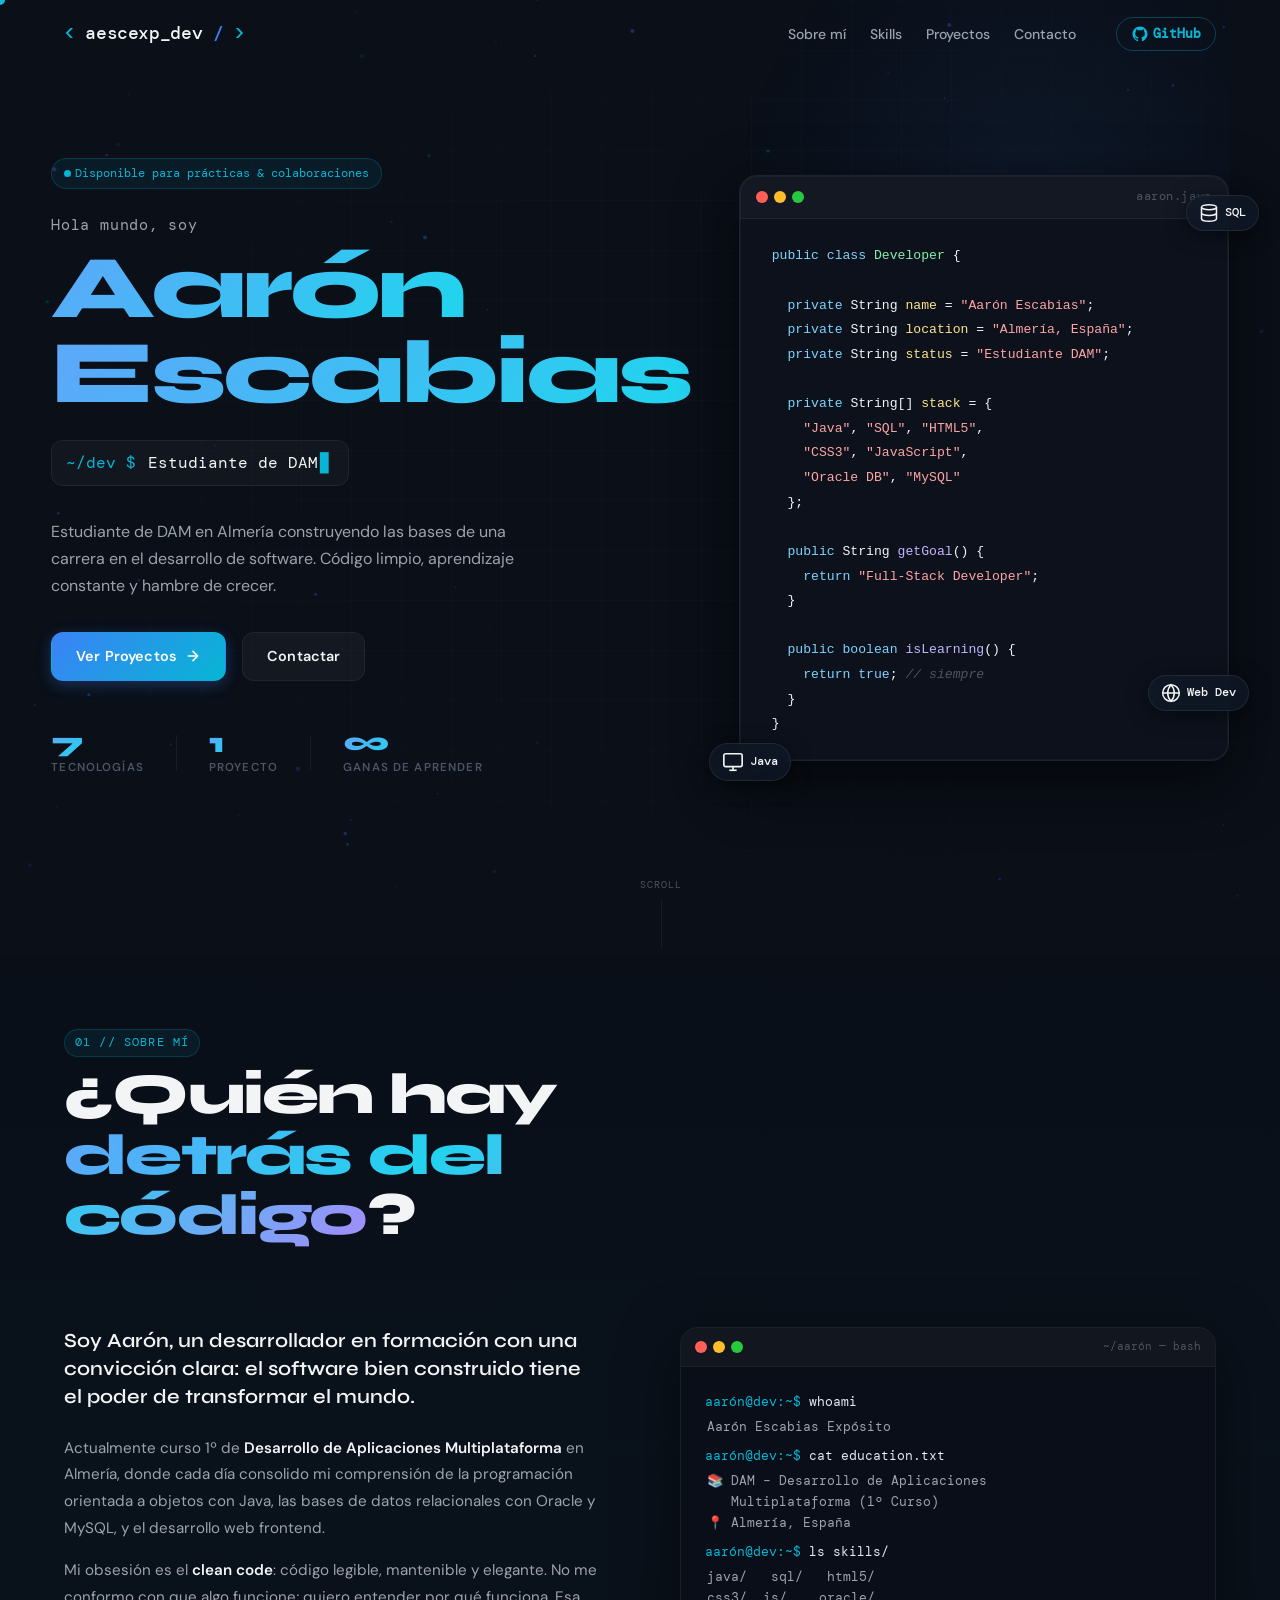
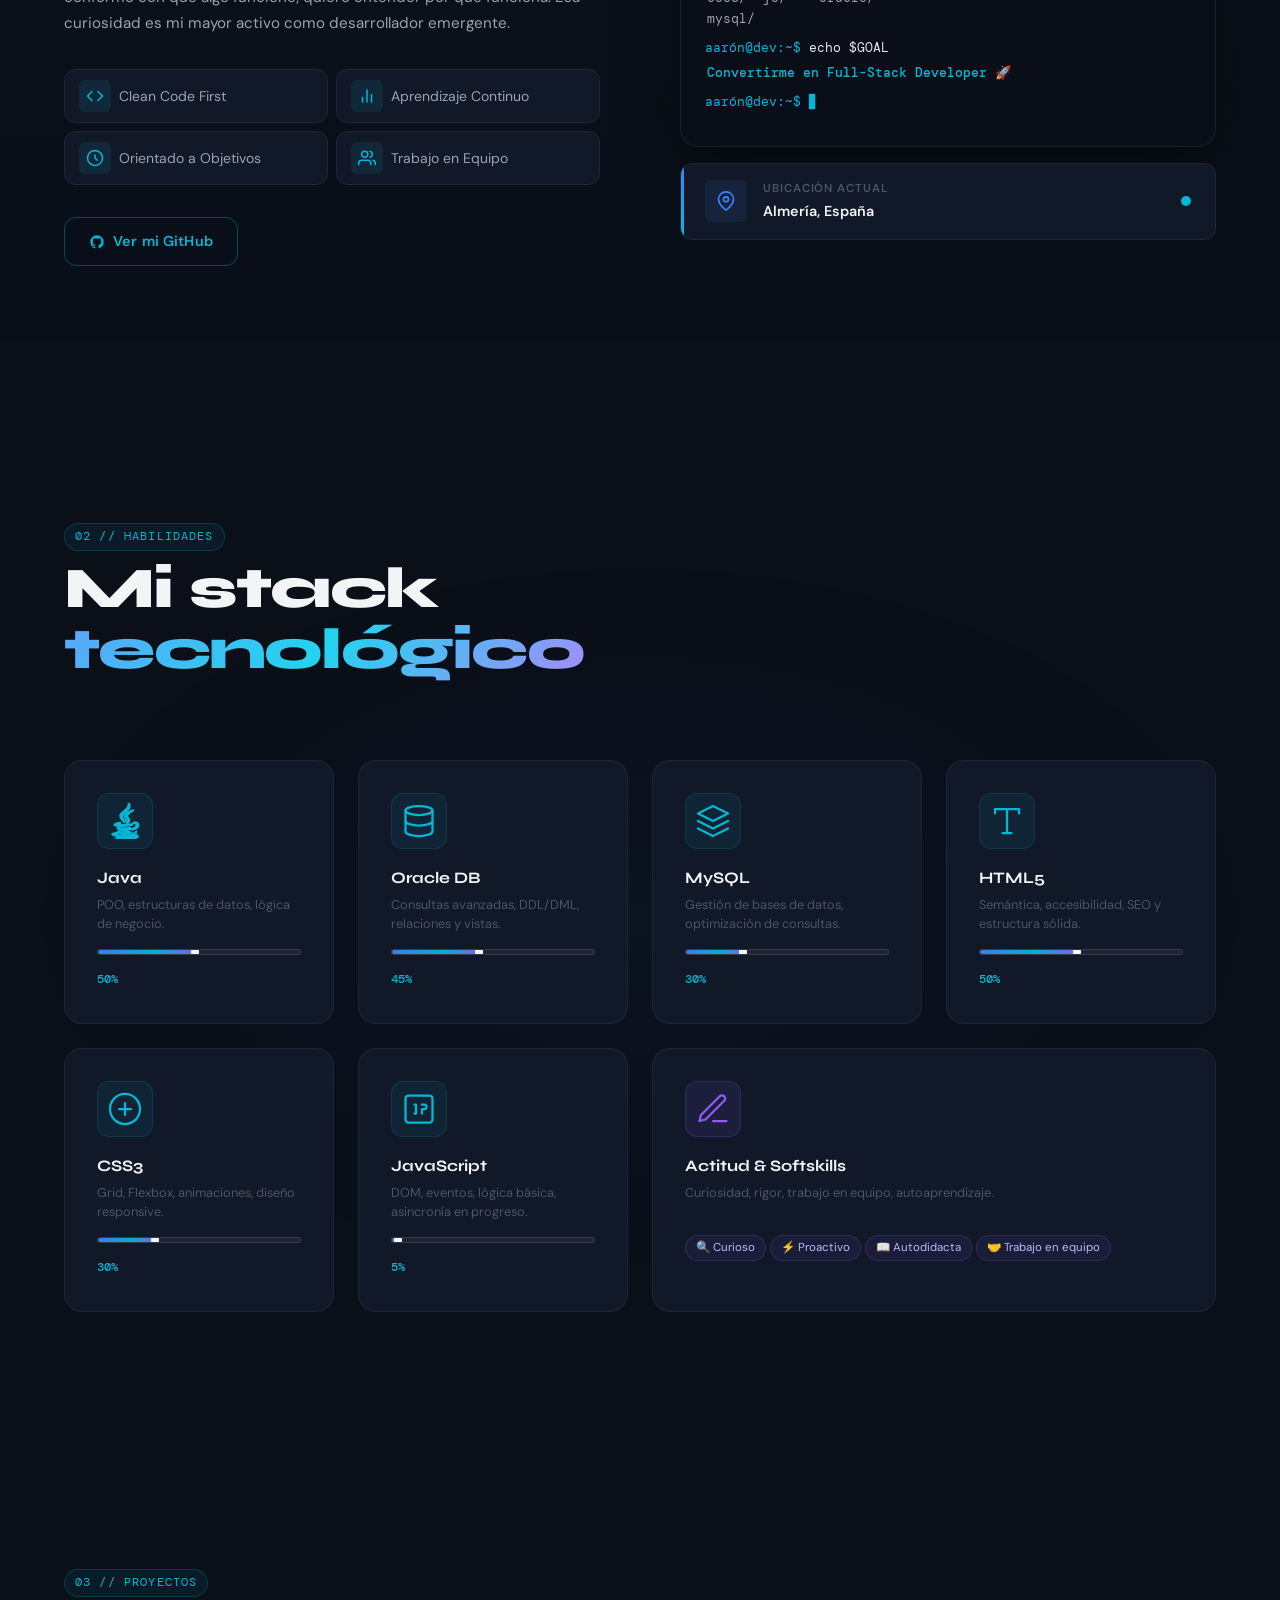
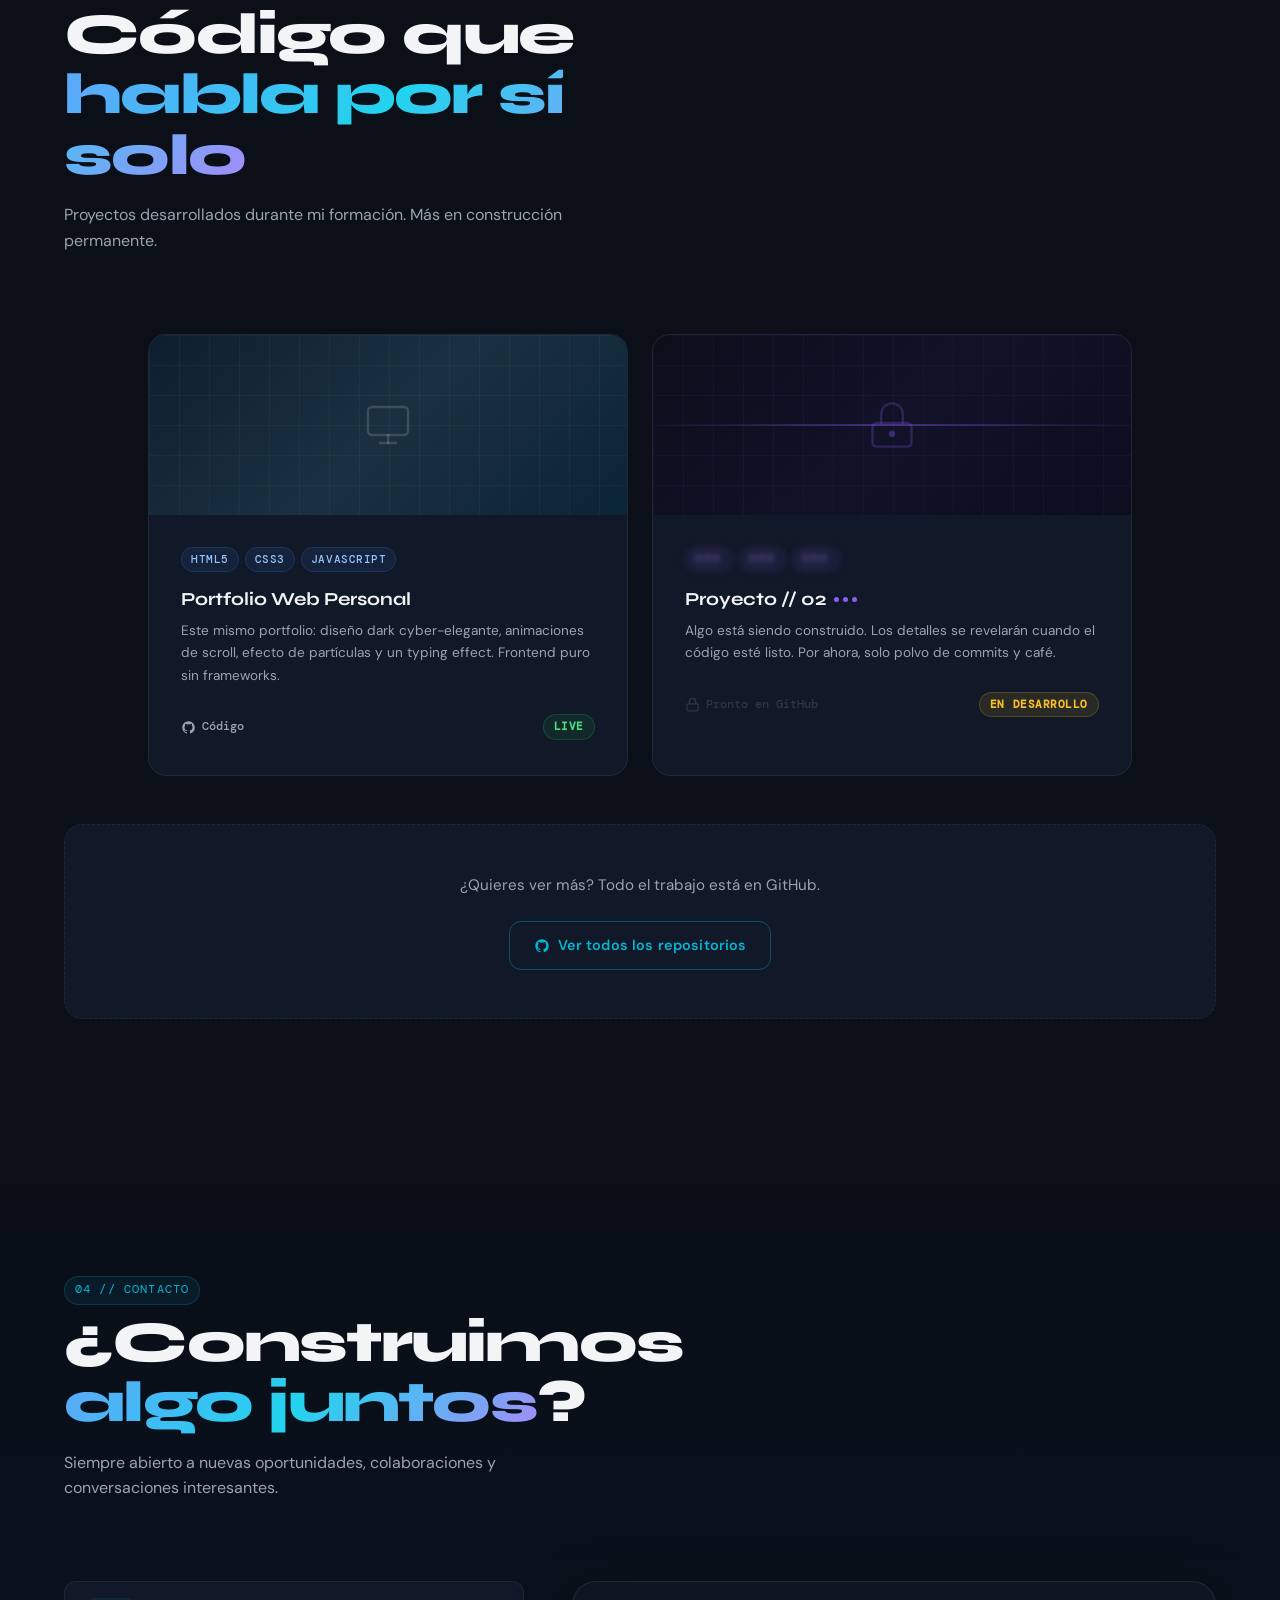
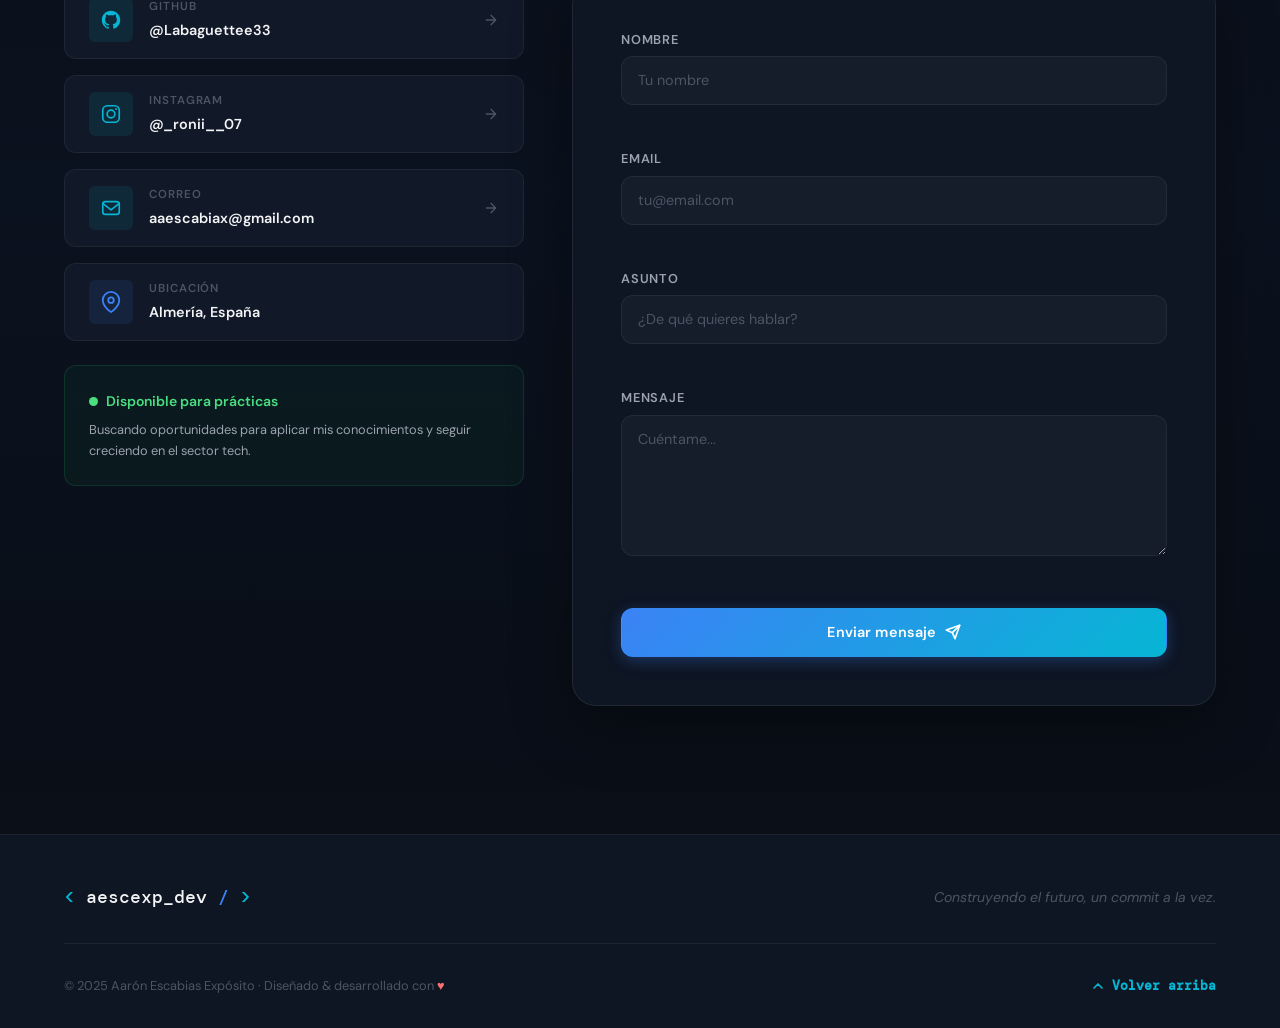
==== commit ec7dfad0: "Initial commit" ====
--- a/index.html
+++ b/index.html
@@ -35,7 +35,7 @@
     <nav class="nav-container" aria-label="Navegación principal">
       <a href="#hero" class="nav-logo" aria-label="Inicio">
         <span class="logo-bracket">&lt;</span>
-        <span class="logo-name">Aarón</span>
+        <span class="logo-name">aescexp_dev</span>
         <span class="logo-slash">/</span>
         <span class="logo-bracket">&gt;</span>
       </a>
@@ -287,7 +287,7 @@
               </div>
               <div>
                 <p class="loc-label">Ubicación actual</p>
-                <p class="loc-city">Almería, España 🇪🇸</p>
+                <p class="loc-city">Almería, España</p>
               </div>
               <div class="location-pulse" aria-hidden="true"></div>
             </div>
@@ -553,7 +553,7 @@
               </div>
               <div class="contact-card-content">
                 <span class="contact-card-label">GitHub</span>
-                <span class="contact-card-value">@Labaguettee33 (aescexp_dev)</span>
+                <span class="contact-card-value">@Labaguettee33</span>
               </div>
               <svg class="contact-card-arrow" width="16" height="16" viewBox="0 0 24 24" fill="none" stroke="currentColor" stroke-width="2" stroke-linecap="round" stroke-linejoin="round" aria-hidden="true"><path d="M5 12h14M12 5l7 7-7 7"/></svg>
             </a>
@@ -593,7 +593,7 @@
               </div>
               <div class="contact-card-content">
                 <span class="contact-card-label">Ubicación</span>
-                <span class="contact-card-value">Almería, España 🇪🇸</span>
+                <span class="contact-card-value">Almería, España</span>
               </div>
             </div>
 
@@ -681,11 +681,6 @@
               <svg class="btn-icon" width="16" height="16" viewBox="0 0 24 24" fill="none" stroke="currentColor" stroke-width="2.5" stroke-linecap="round" stroke-linejoin="round" aria-hidden="true"><line x1="22" y1="2" x2="11" y2="13"/><polygon points="22 2 15 22 11 13 2 9 22 2"/></svg>
               <span class="btn-loader" aria-hidden="true"></span>
             </button>
-
-            <div class="form-success" id="formSuccess" role="status" aria-live="polite" hidden>
-              <svg width="20" height="20" viewBox="0 0 24 24" fill="none" stroke="currentColor" stroke-width="2.5" stroke-linecap="round" stroke-linejoin="round" aria-hidden="true"><polyline points="20 6 9 17 4 12"/></svg>
-              ¡Mensaje enviado! Te responderé pronto.
-            </div>
           </form>
 
         </div>
@@ -701,7 +696,7 @@
       <div class="footer-top">
         <a href="#hero" class="footer-logo" aria-label="Ir al inicio">
           <span class="logo-bracket">&lt;</span>
-          <span class="logo-name">Aarón</span>
+          <span class="logo-name">aescexp_dev</span>
           <span class="logo-slash">/</span>
           <span class="logo-bracket">&gt;</span>
         </a>
@@ -713,9 +708,7 @@
       <div class="footer-bottom">
         <p class="footer-copy">
           &copy; 2025 Aarón Escabias Expósito · Diseñado &amp; desarrollado con
-          <span class="footer-heart" aria-label="amor">♥</span>
-          en Almería
-        </p>
+          <span class="footer-heart" aria-label="amor">♥</span></p>
         <a href="#hero" class="back-to-top" aria-label="Volver arriba">
           <svg width="16" height="16" viewBox="0 0 24 24" fill="none" stroke="currentColor" stroke-width="2.5" stroke-linecap="round" stroke-linejoin="round" aria-hidden="true"><polyline points="18 15 12 9 6 15"/></svg>
           Volver arriba
--- a/style.css
+++ b/style.css
@@ -704,7 +704,7 @@
 /* Scroll indicator */
 .scroll-indicator {
   position: absolute;
-  bottom: var(--space-xl);
+  bottom: calc(var(--space-xl) - 5rem);
   left: 50%;
   transform: translateX(-50%);
   display: flex;
@@ -716,6 +716,12 @@
   font-size: 0.65rem;
   letter-spacing: 0.1em;
   text-transform: uppercase;
+}
+
+@media (max-width: 720px) {
+  .scroll-indicator {
+    bottom: calc(var(--space-xl) + 2.2rem);
+  }
 }
 
 .scroll-line {
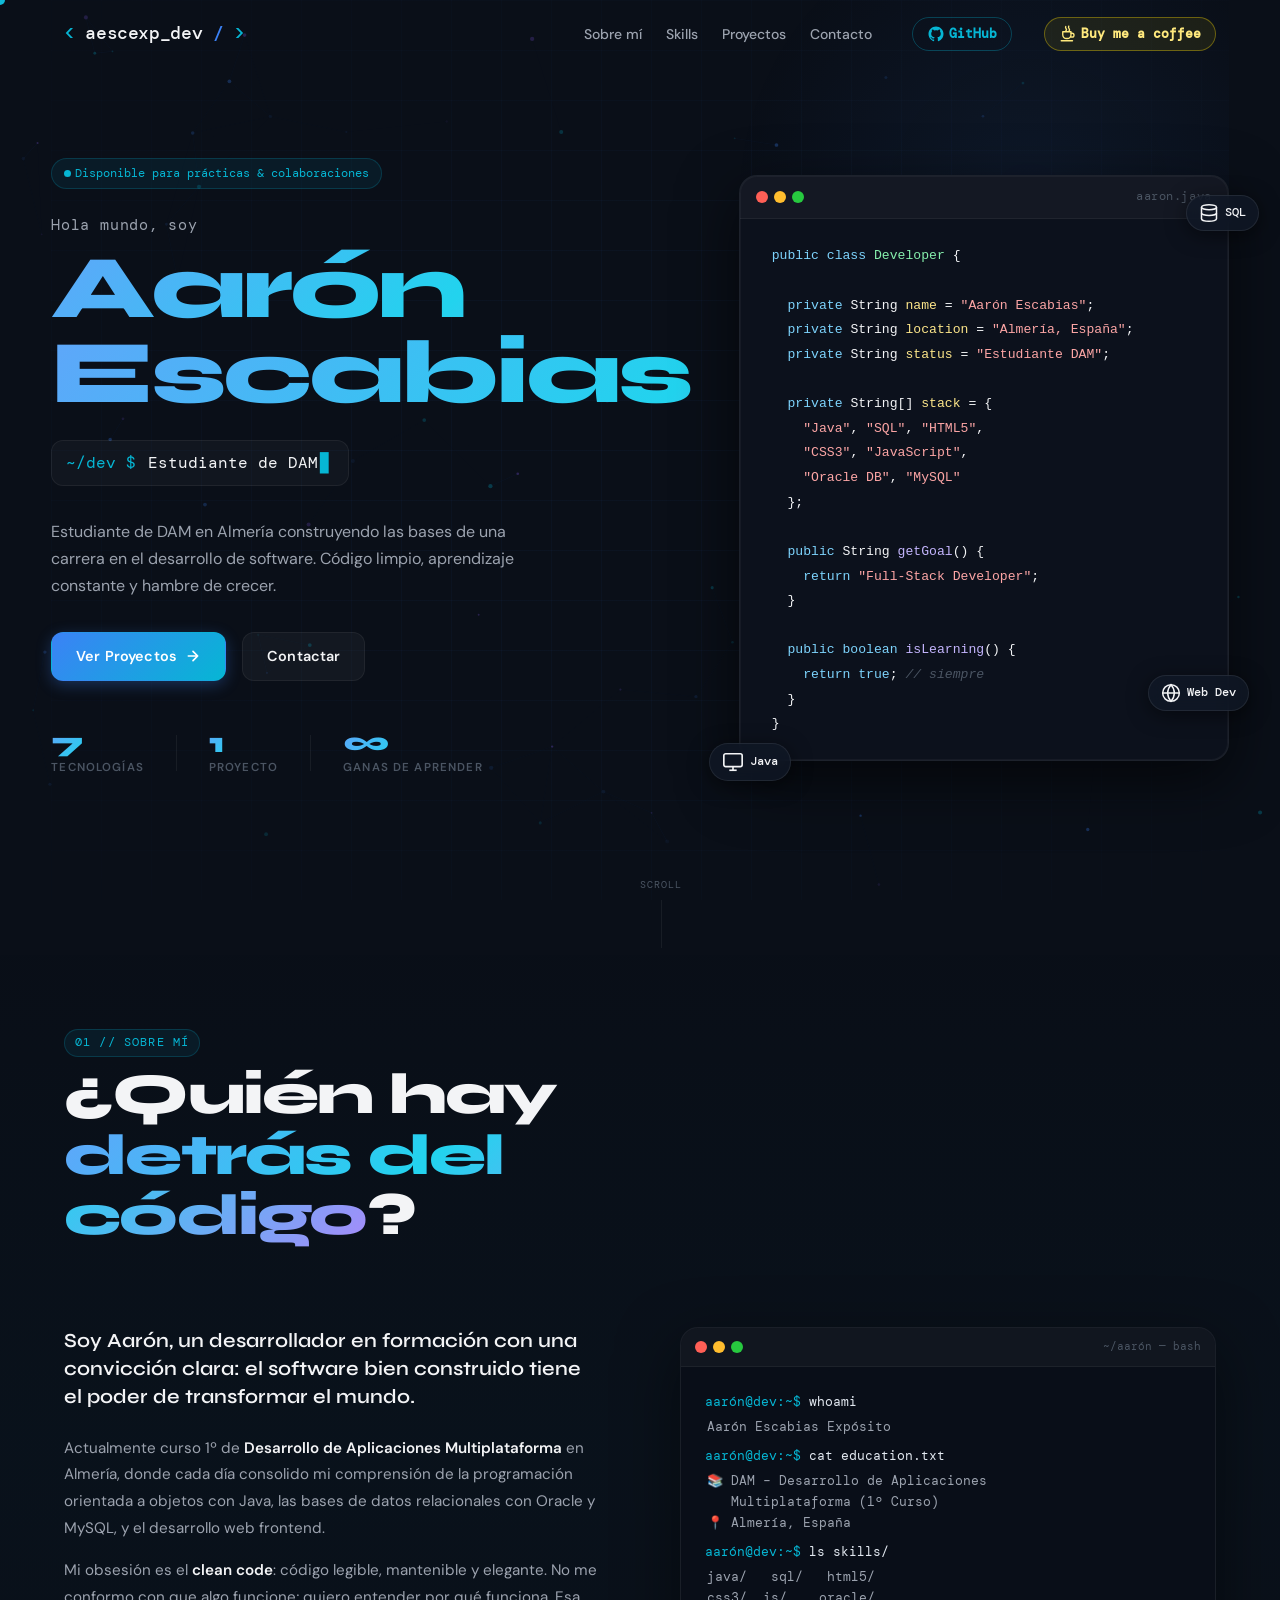
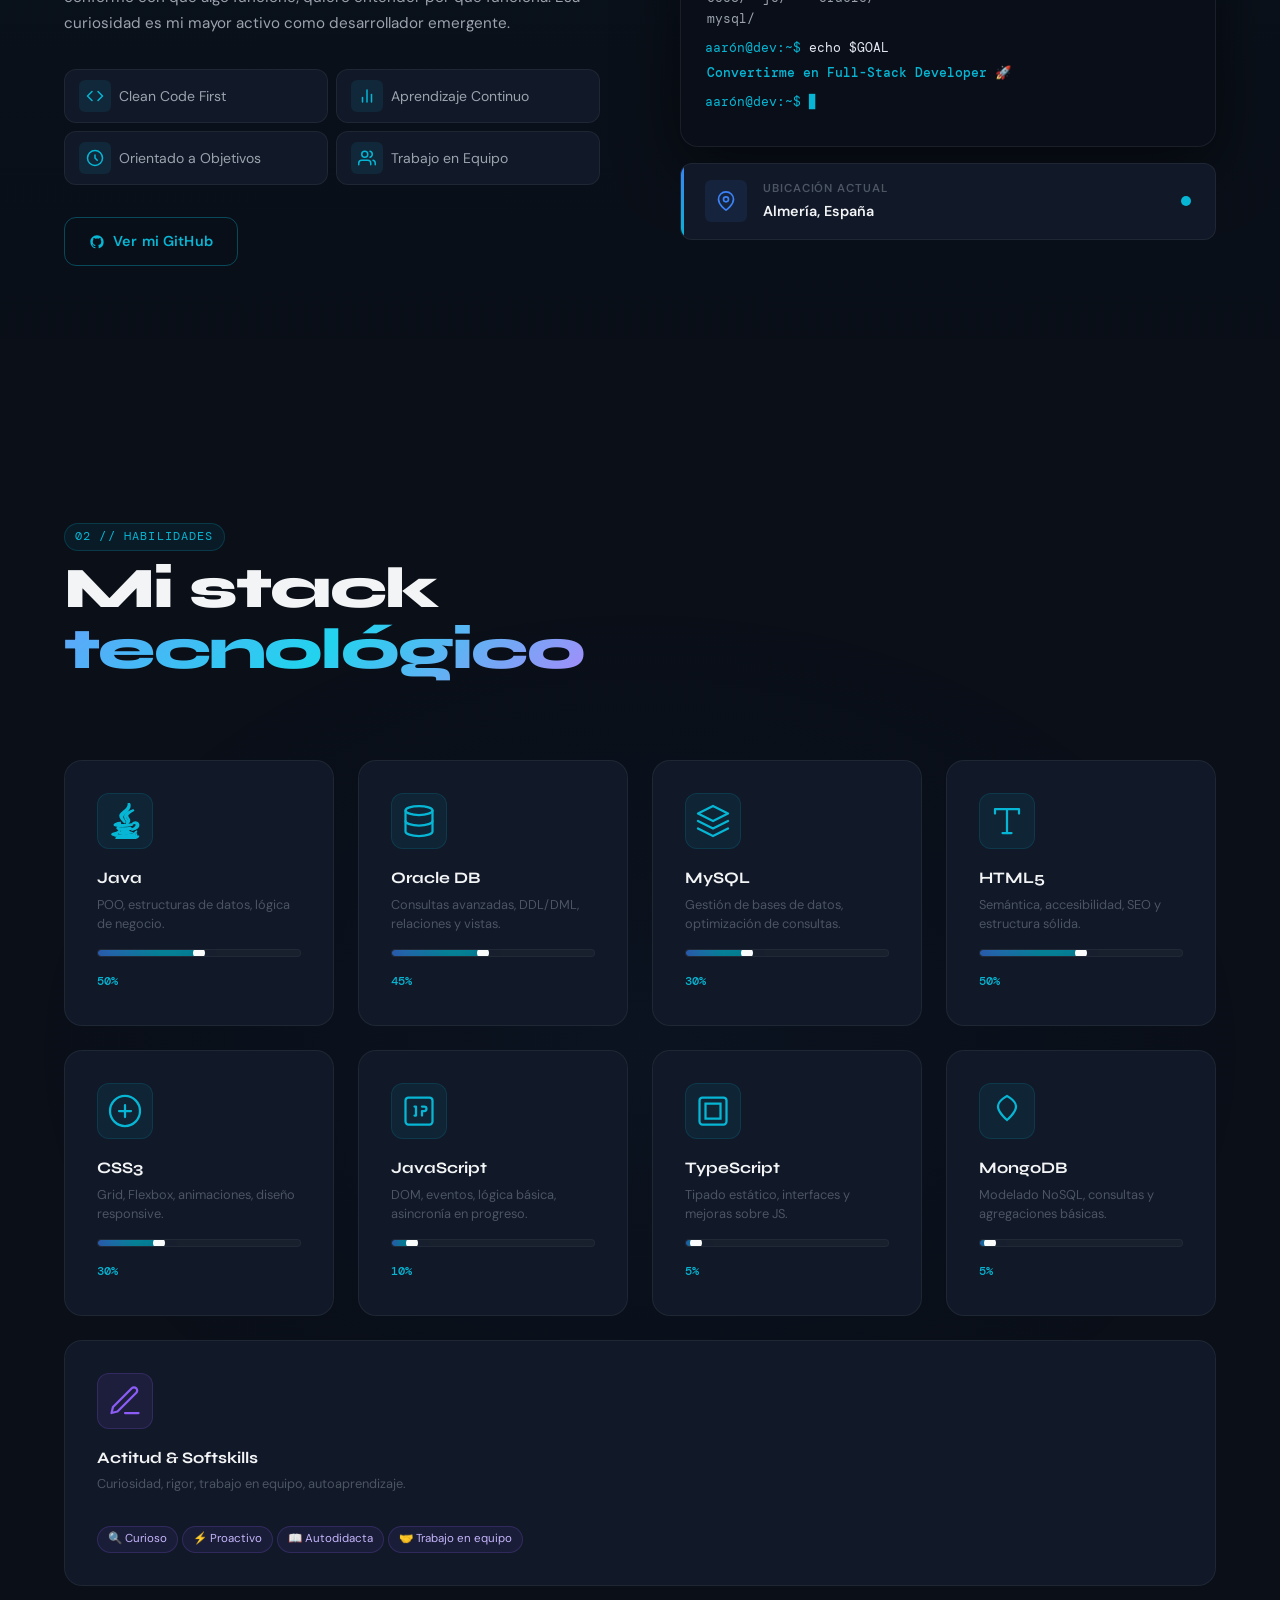
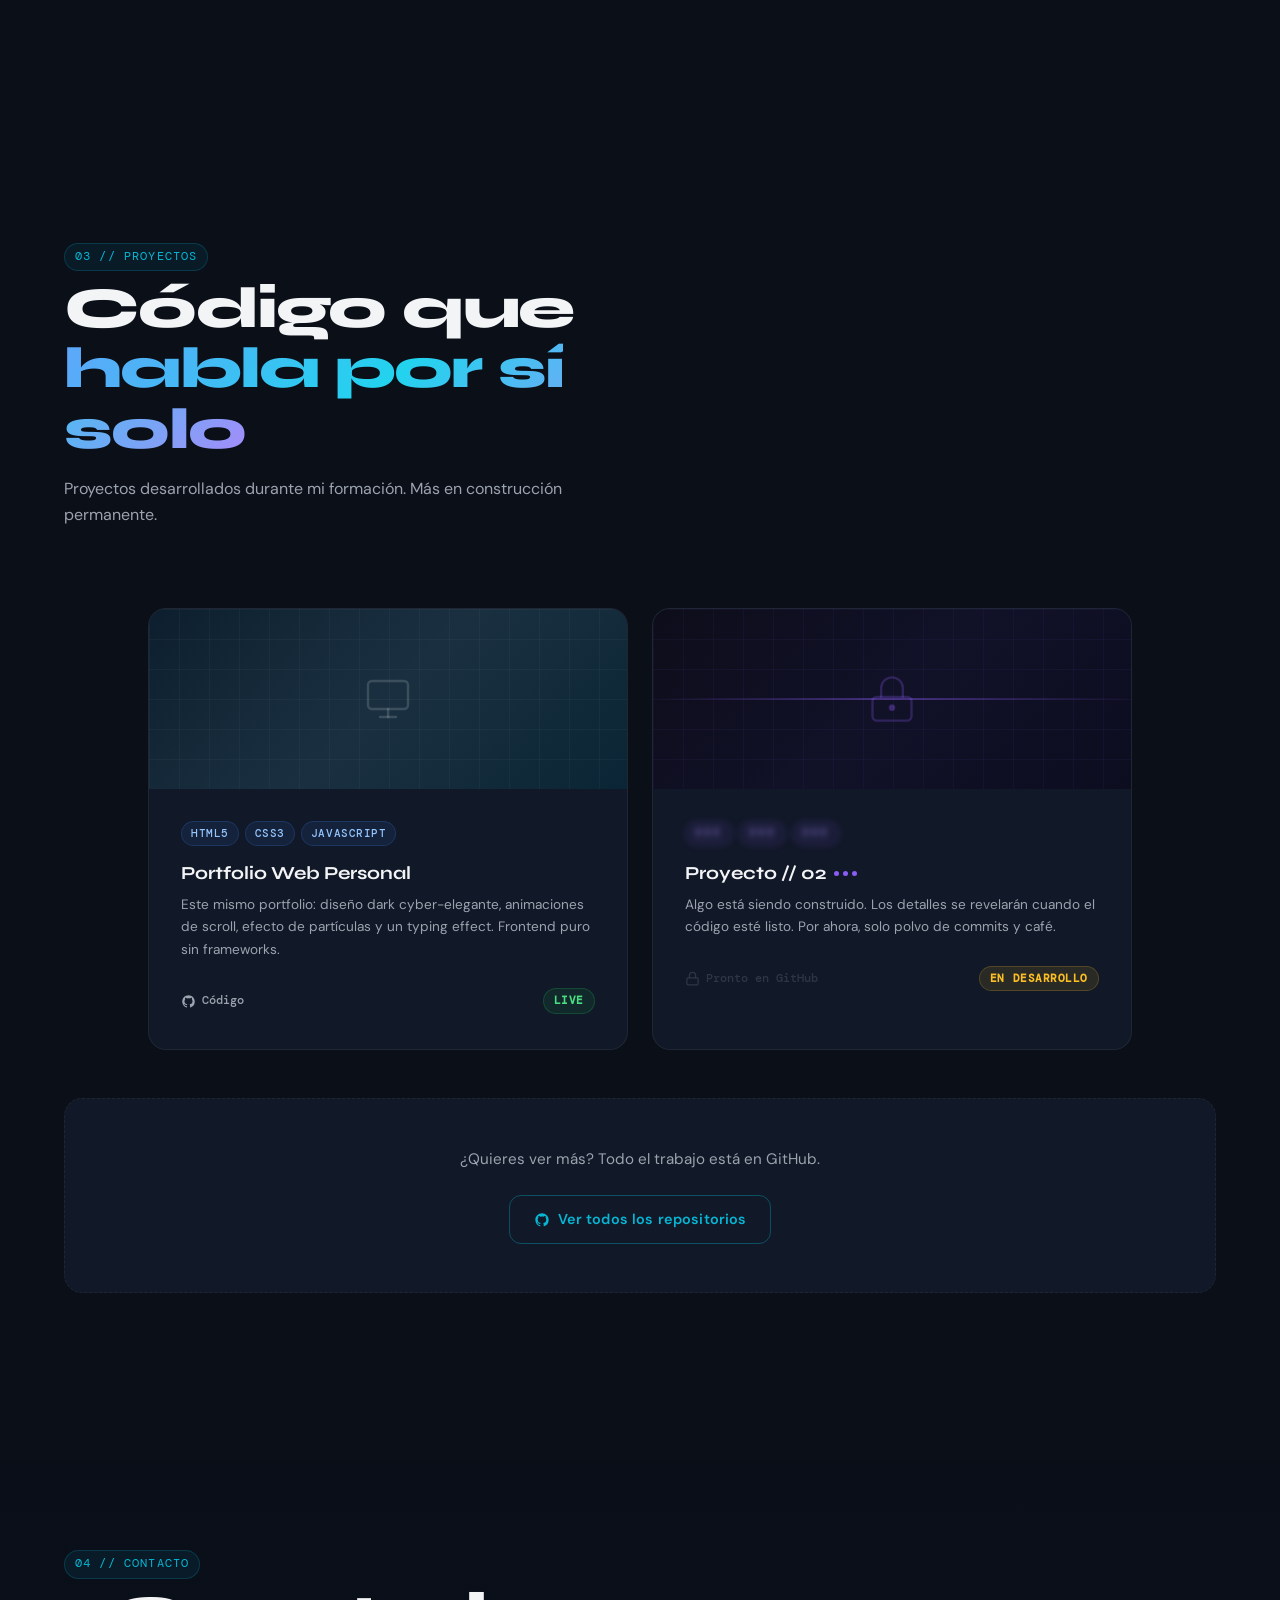
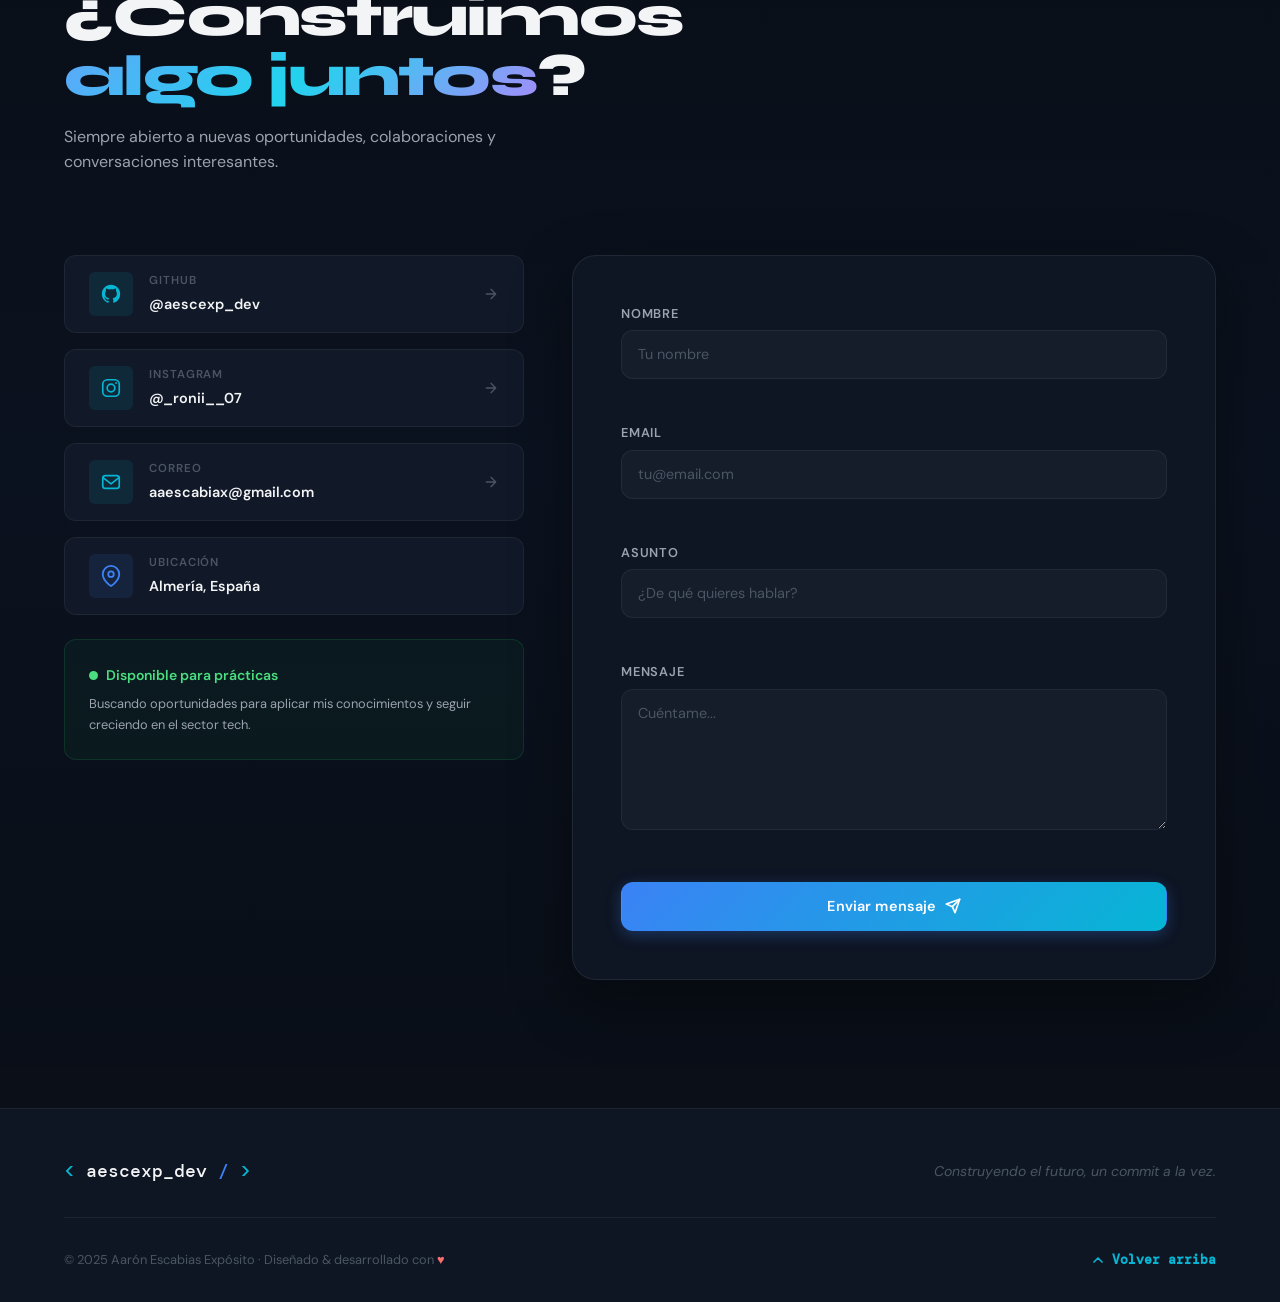
==== commit ba7a6e77: "Initial commit" ====
--- a/index.html
+++ b/index.html
@@ -52,6 +52,20 @@
           <path d="M12 2C6.477 2 2 6.484 2 12.017c0 4.425 2.865 8.18 6.839 9.504.5.092.682-.217.682-.483 0-.237-.008-.868-.013-1.703-2.782.605-3.369-1.343-3.369-1.343-.454-1.158-1.11-1.466-1.11-1.466-.908-.62.069-.608.069-.608 1.003.07 1.531 1.032 1.531 1.032.892 1.53 2.341 1.088 2.91.832.092-.647.35-1.088.636-1.338-2.22-.253-4.555-1.113-4.555-4.951 0-1.093.39-1.988 1.029-2.688-.103-.253-.446-1.272.098-2.65 0 0 .84-.27 2.75 1.026A9.564 9.564 0 0112 6.844c.85.004 1.705.115 2.504.337 1.909-1.296 2.747-1.027 2.747-1.027.546 1.379.202 2.398.1 2.651.64.7 1.028 1.595 1.028 2.688 0 3.848-2.339 4.695-4.566 4.943.359.309.678.92.678 1.855 0 1.338-.012 2.419-.012 2.747 0 .268.18.58.688.482A10.019 10.019 0 0022 12.017C22 6.484 17.522 2 12 2z"/>
         </svg>
         GitHub
+      </a>
+
+      <a href="https://www.buymeacoffee.com/aescexp_dev" target="_blank" rel="noopener noreferrer" class="nav-cta nav-cta--coffee" aria-label="Buy me a coffee">
+        <svg width="18" height="18" viewBox="0 0 24 24" fill="none" stroke="currentColor" stroke-width="1.8" stroke-linecap="round" stroke-linejoin="round" aria-hidden="true">
+          <path d="M9 2c-.5 1-.5 2 .5 3s.5 2-.5 3" />
+          <path d="M13 1.5c-.5 1-.5 2.5.5 3.5s.5 2.5-.5 3.5" />
+          
+          <path d="M5 9h11v4a5 5 0 0 1-5 5H10a5 5 0 0 1-5-5V9z" />
+          
+          <path d="M16 11h1.5a2.5 2.5 0 0 1 0 5H16" />
+          
+          <path d="M3 21h15" />
+        </svg>
+        Buy me a coffee
       </a>
 
       <button class="hamburger" id="hamburger" aria-label="Abrir menú" aria-expanded="false" aria-controls="navLinks">
@@ -398,7 +412,7 @@
           </article>
 
           <!-- JavaScript -->
-          <article class="skill-card reveal" data-skill="5" aria-label="JavaScript, nivel 5%">
+          <article class="skill-card reveal" data-skill="10" aria-label="JavaScript, nivel 10%">
             <div class="skill-card-glow" aria-hidden="true"></div>
             <div class="skill-icon-wrap">
               <svg class="skill-icon" viewBox="0 0 24 24" width="36" height="36" fill="none" stroke="currentColor" stroke-width="1.5" stroke-linecap="round" stroke-linejoin="round" aria-hidden="true">
@@ -409,12 +423,43 @@
             </div>
             <h3 class="skill-name">JavaScript</h3>
             <p class="skill-desc">DOM, eventos, lógica básica, asincronía en progreso.</p>
-            <div class="skill-bar-track" role="progressbar" aria-valuenow="5" aria-valuemin="0" aria-valuemax="100" aria-label="Nivel JavaScript 5%">
+            <div class="skill-bar-track" role="progressbar" aria-valuenow="10" aria-valuemin="0" aria-valuemax="100" aria-label="Nivel JavaScript 10%">
+              <div class="skill-bar-fill" data-width="10"></div>
+            </div>
+            <span class="skill-percent">10%</span>
+          </article>
+
+          <!-- TypeScript -->
+          <article class="skill-card reveal" data-skill="5" aria-label="TypeScript, nivel 5%">
+            <div class="skill-card-glow" aria-hidden="true"></div>
+            <div class="skill-icon-wrap">
+              <svg class="skill-icon" viewBox="0 0 24 24" width="36" height="36" fill="none" stroke="currentColor" stroke-width="1.5" aria-hidden="true"><rect x="3" y="3" width="18" height="18" rx="2" ry="2"/><path d="M7 7h10v10H7z"/></svg>
+            </div>
+            <h3 class="skill-name">TypeScript</h3>
+            <p class="skill-desc">Tipado estático, interfaces y mejoras sobre JS.</p>
+            <div class="skill-bar-track" role="progressbar" aria-valuenow="5" aria-valuemin="0" aria-valuemax="100" aria-label="Nivel TypeScript 5%">
               <div class="skill-bar-fill" data-width="5"></div>
             </div>
             <span class="skill-percent">5%</span>
           </article>
 
+          <!-- MongoDB -->
+          <article class="skill-card reveal" data-skill="5" aria-label="MongoDB, nivel 5%">
+            <div class="skill-card-glow" aria-hidden="true"></div>
+            <div class="skill-icon-wrap">
+              <svg class="skill-icon" viewBox="0 0 24 24" width="36" height="36" fill="none" stroke="currentColor" stroke-width="1.5" aria-hidden="true"><path d="M12 2s6 3 6 7-6 9-6 9-6-5-6-9 6-7 6-7z"/></svg>
+            </div>
+            <h3 class="skill-name">MongoDB</h3>
+            <p class="skill-desc">Modelado NoSQL, consultas y agregaciones básicas.</p>
+            <div class="skill-bar-track" role="progressbar" aria-valuenow="5" aria-valuemin="0" aria-valuemax="100" aria-label="Nivel MongoDB 5%">
+              <div class="skill-bar-fill" data-width="5"></div>
+            </div>
+            <span class="skill-percent">5%</span>
+          </article>
+
+        </div>
+
+        <div class="skills-soft-row">
           <!-- Soft: Clean Code -->
           <article class="skill-card skill-card--soft reveal" aria-label="Habilidades blandas">
             <div class="skill-card-glow" aria-hidden="true"></div>
@@ -433,7 +478,6 @@
               <span class="soft-badge">🤝 Trabajo en equipo</span>
             </div>
           </article>
-
         </div>
       </div>
     </section>
@@ -553,7 +597,7 @@
               </div>
               <div class="contact-card-content">
                 <span class="contact-card-label">GitHub</span>
-                <span class="contact-card-value">@Labaguettee33</span>
+                <span class="contact-card-value">@aescexp_dev</span>
               </div>
               <svg class="contact-card-arrow" width="16" height="16" viewBox="0 0 24 24" fill="none" stroke="currentColor" stroke-width="2" stroke-linecap="round" stroke-linejoin="round" aria-hidden="true"><path d="M5 12h14M12 5l7 7-7 7"/></svg>
             </a>
--- a/style.css
+++ b/style.css
@@ -349,6 +349,18 @@
   background: rgba(6, 182, 212, 0.1);
   border-color: var(--accent-cyan);
   box-shadow: var(--shadow-glow-sm);
+}
+
+.nav-cta--coffee {
+  color: #ffe97d;
+  border-color: rgba(255, 221, 0, 0.35);
+  background: rgba(255, 221, 0, 0.08);
+}
+
+.nav-cta--coffee:hover {
+  background: rgba(255, 221, 0, 0.16);
+  border-color: rgba(255, 221, 0, 0.55);
+  box-shadow: 0 0 18px rgba(255, 221, 0, 0.18);
 }
 
 .hamburger {
@@ -720,7 +732,7 @@
 
 @media (max-width: 720px) {
   .scroll-indicator {
-    bottom: calc(var(--space-xl) + 2.2rem);
+    bottom: calc(var(--space-xl) + 5.5rem);
   }
 }
 
@@ -1192,36 +1204,41 @@
   min-height: 36px;
 }
 
+/* Minimal, futuristic progress bar */
 .skill-bar-track {
-  height: 6px;
-  background: rgba(255,255,255,0.06);
-  border: 1px solid rgba(255,255,255,0.1);
-  border-radius: var(--radius-full);
+  height: 8px;
+  background: rgba(255,255,255,0.03);
+  border: 1px solid rgba(255,255,255,0.04);
+  border-radius: 9999px;
   overflow: hidden;
   margin-bottom: 10px;
+  position: relative;
 }
 
 .skill-bar-fill {
   height: 100%;
   width: 0;
-  background: linear-gradient(90deg, rgba(59,130,246,0.95) 0%, rgba(6,182,212,0.95) 55%, rgba(139,92,246,0.95) 100%);
-  border-radius: var(--radius-full);
-  transition: width 1.2s var(--ease-out);
+  background: linear-gradient(90deg, rgba(59,130,246,0.98) 0%, rgba(6,182,212,0.95) 60%);
+  border-radius: 9999px;
+  transition: width 900ms var(--ease-out);
   position: relative;
-}
-
+  box-shadow: inset 0 -6px 18px rgba(0,0,0,0.35);
+}
+
+/* subtle circular indicator at the fill edge */
 .skill-bar-fill::after {
   content: '';
   position: absolute;
-  right: 0;
+  right: -6px;
   top: 50%;
   transform: translateY(-50%);
-  width: 8px;
-  height: 8px;
-  background: rgba(255,255,255,0.95);
+  width: 12px;
+  height: 12px;
+  background: rgba(255,255,255,0.98);
   border-radius: 50%;
   opacity: 0;
-  transition: opacity 0.3s;
+  box-shadow: 0 6px 18px rgba(59,130,246,0.12);
+  transition: opacity 240ms ease, transform 240ms ease;
 }
 
 .skill-card.show .skill-bar-fill::after { opacity: 1; }
@@ -1237,6 +1254,48 @@
   background: rgba(139, 92, 246, 0.1);
   border-color: rgba(139, 92, 246, 0.2);
   color: var(--accent-purple);
+}
+
+/* Softskills row: full-width single row beneath the technical skills grid */
+.skills-soft-row {
+  display: grid;
+  grid-template-columns: repeat(4, 1fr);
+  gap: var(--space-lg);
+  margin-top: var(--space-lg);
+}
+
+.skills-soft-row .skill-card {
+  grid-column: 1 / -1;
+}
+
+/* Futuristic sheen on skill fill */
+.skill-bar-fill::before {
+  content: '';
+  position: absolute;
+  left: -30%;
+  top: 0;
+  height: 100%;
+  width: 30%;
+  background: linear-gradient(90deg, rgba(255,255,255,0.18), rgba(255,255,255,0.06), rgba(255,255,255,0.04));
+  transform: skewX(-18deg);
+  filter: blur(4px);
+  animation: sheen 3s linear infinite;
+  pointer-events: none;
+  opacity: 0.7;
+}
+
+@keyframes sheen { to { left: 120%; } }
+
+/* Reveal the indicator dot when the bar animates */
+.skill-card.show .skill-bar-fill::after {
+  opacity: 1;
+  transform: translateY(-50%) scale(1);
+}
+
+/* Respect reduced motion */
+@media (prefers-reduced-motion: reduce) {
+  .skill-bar-fill, .skill-bar-fill::before { transition: none; animation: none; }
+  .skill-bar-fill::after { transition: none; }
 }
 
 .soft-badges {
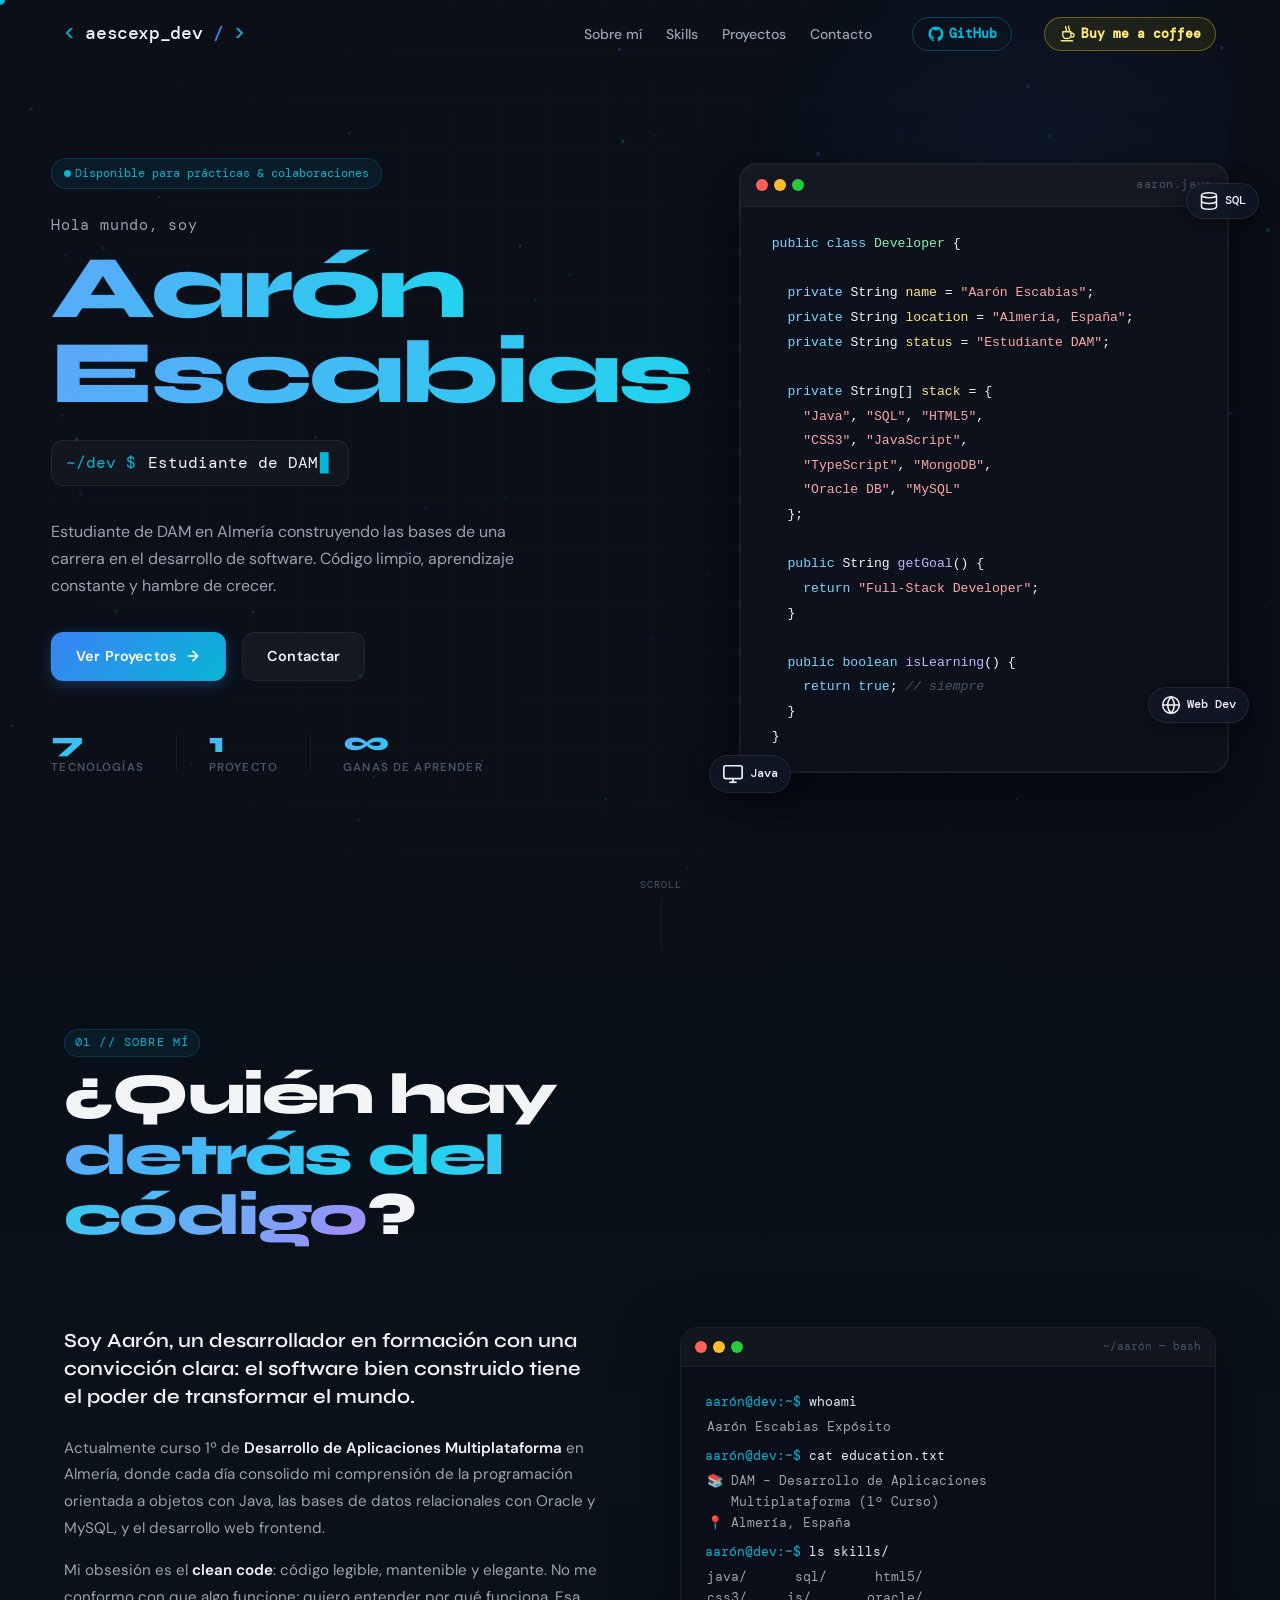
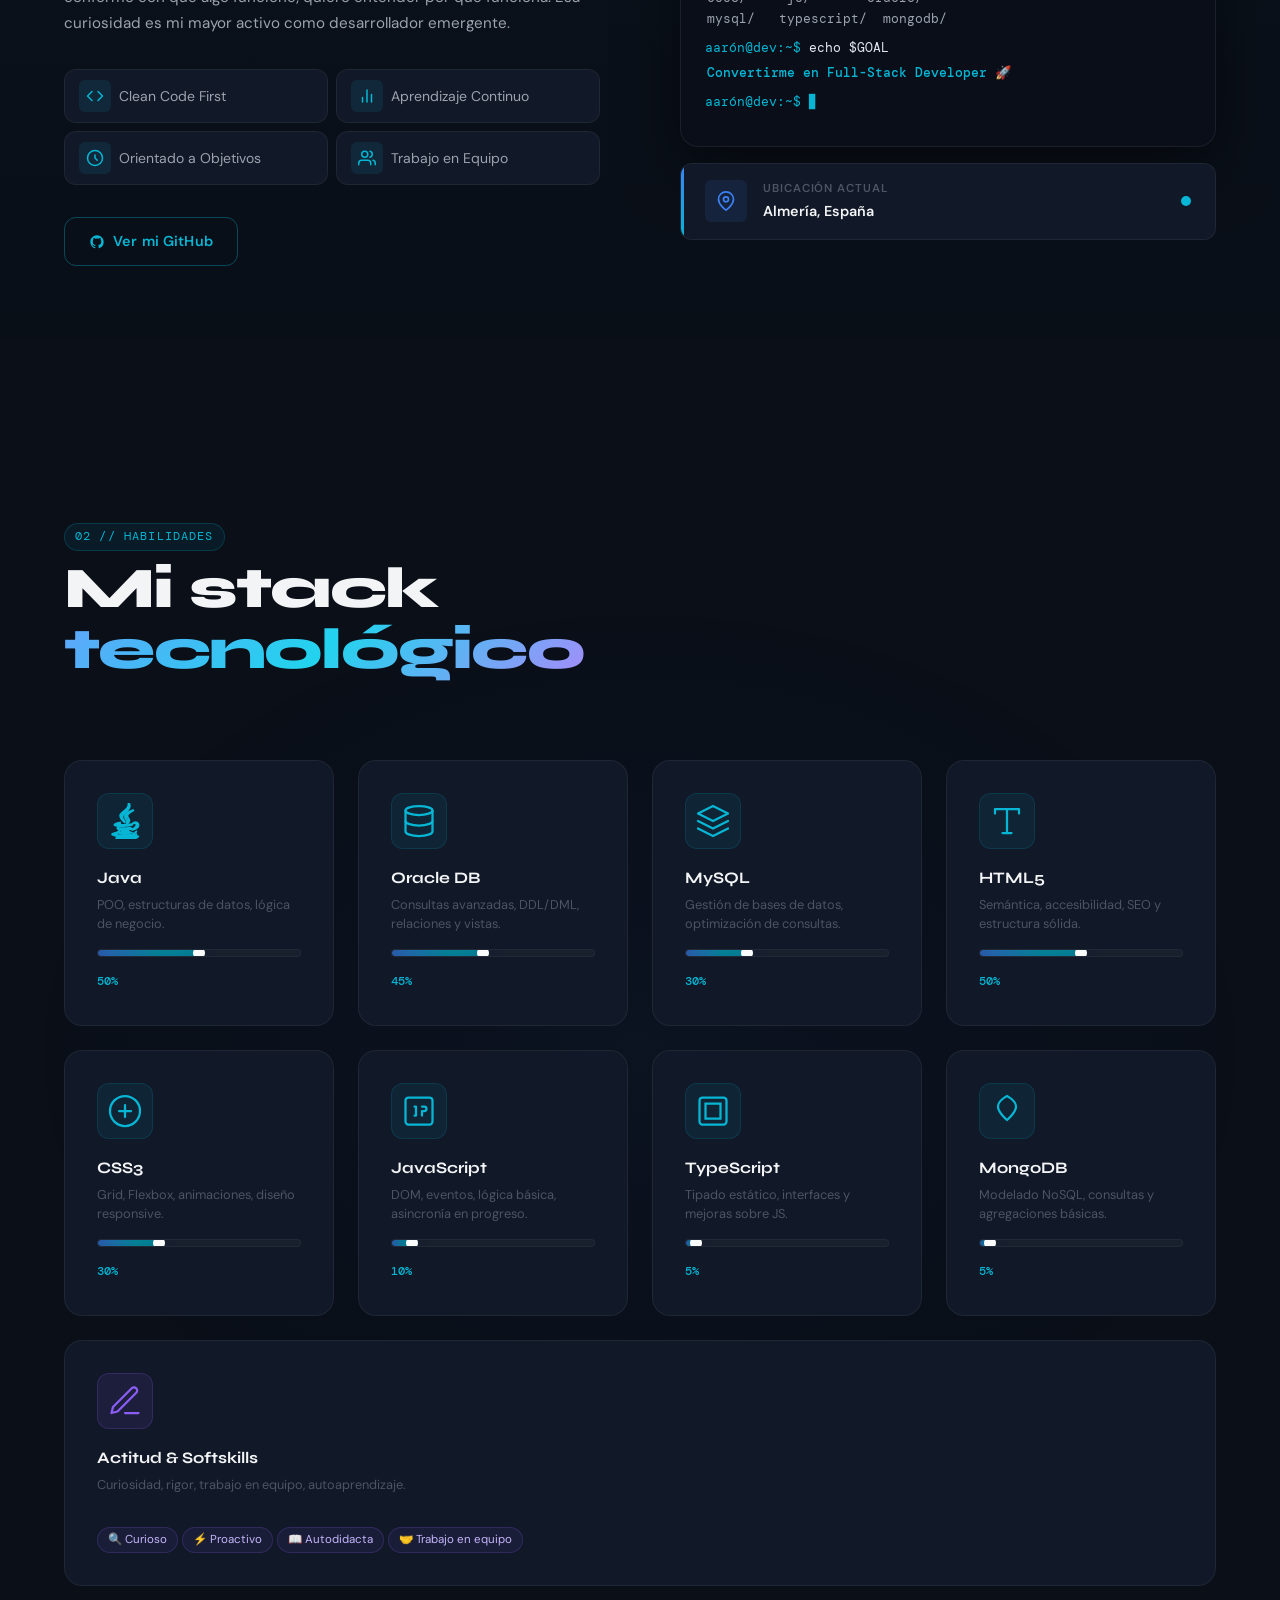
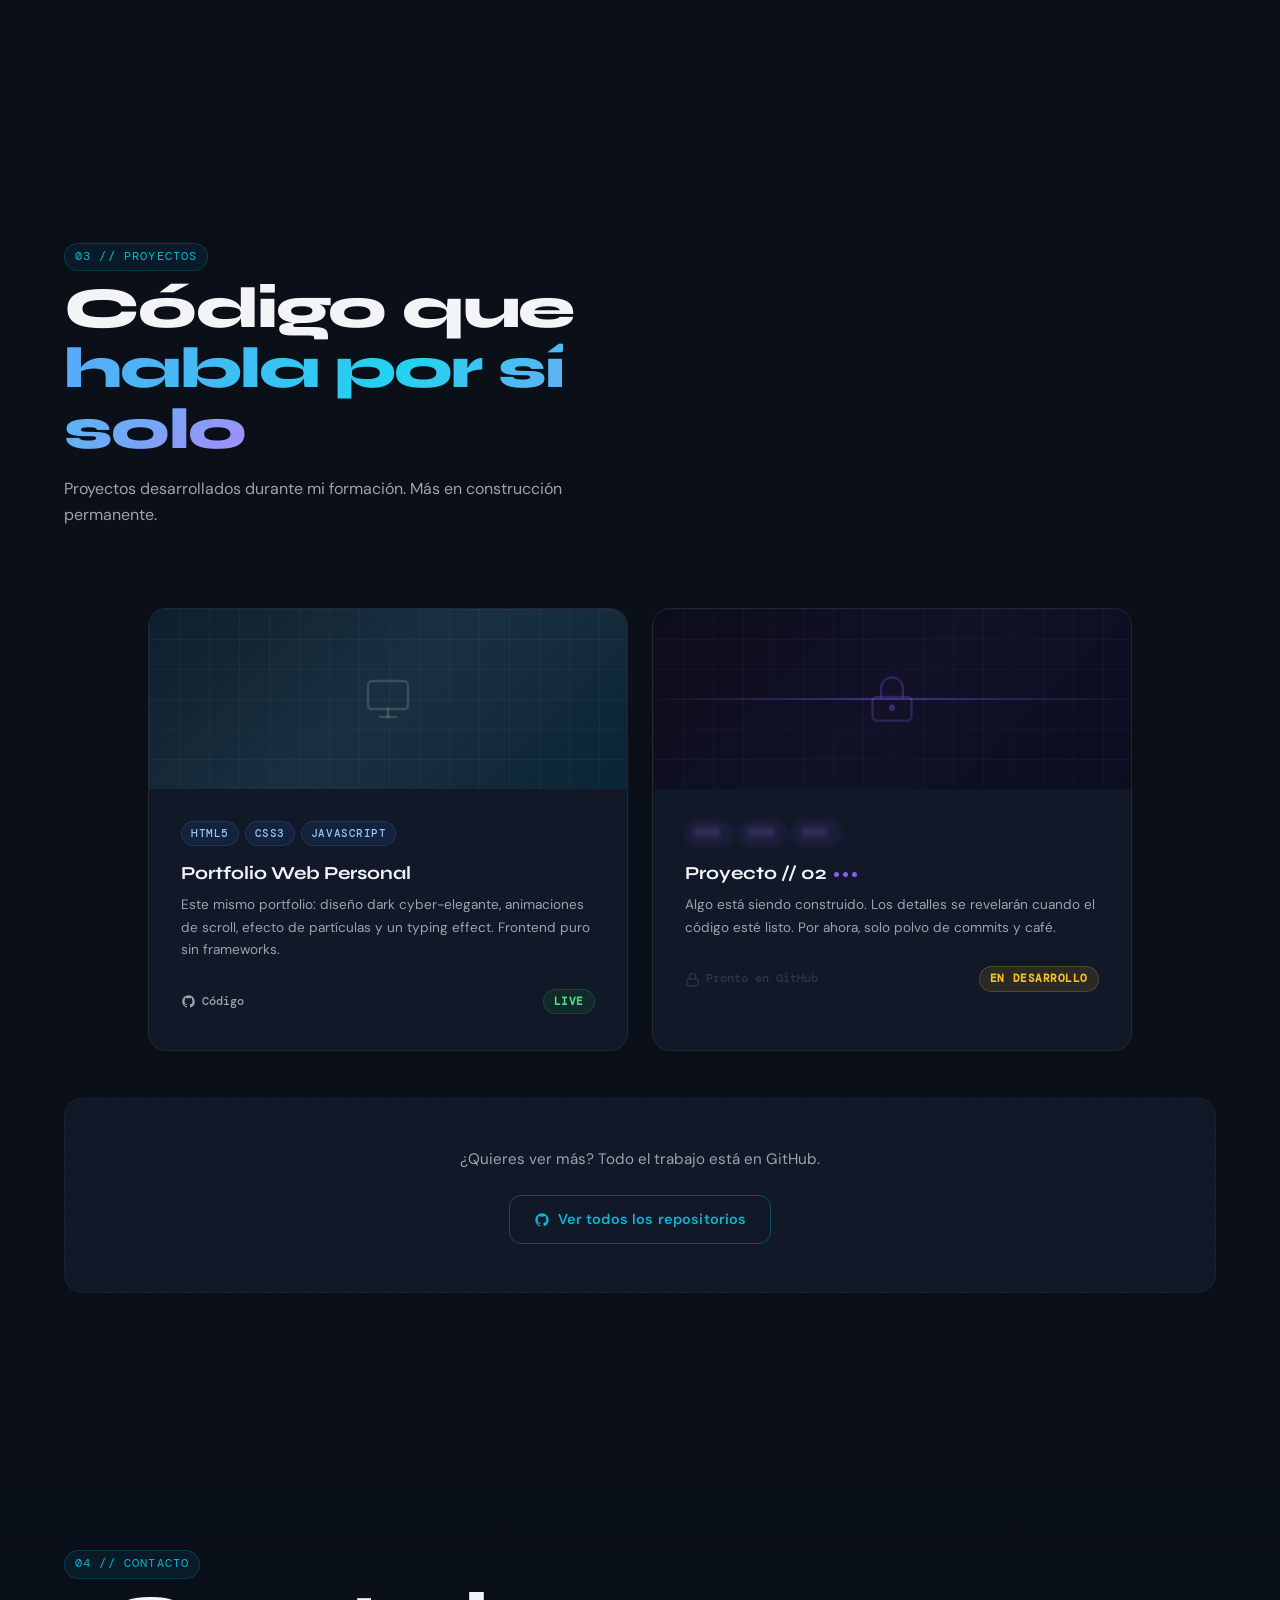
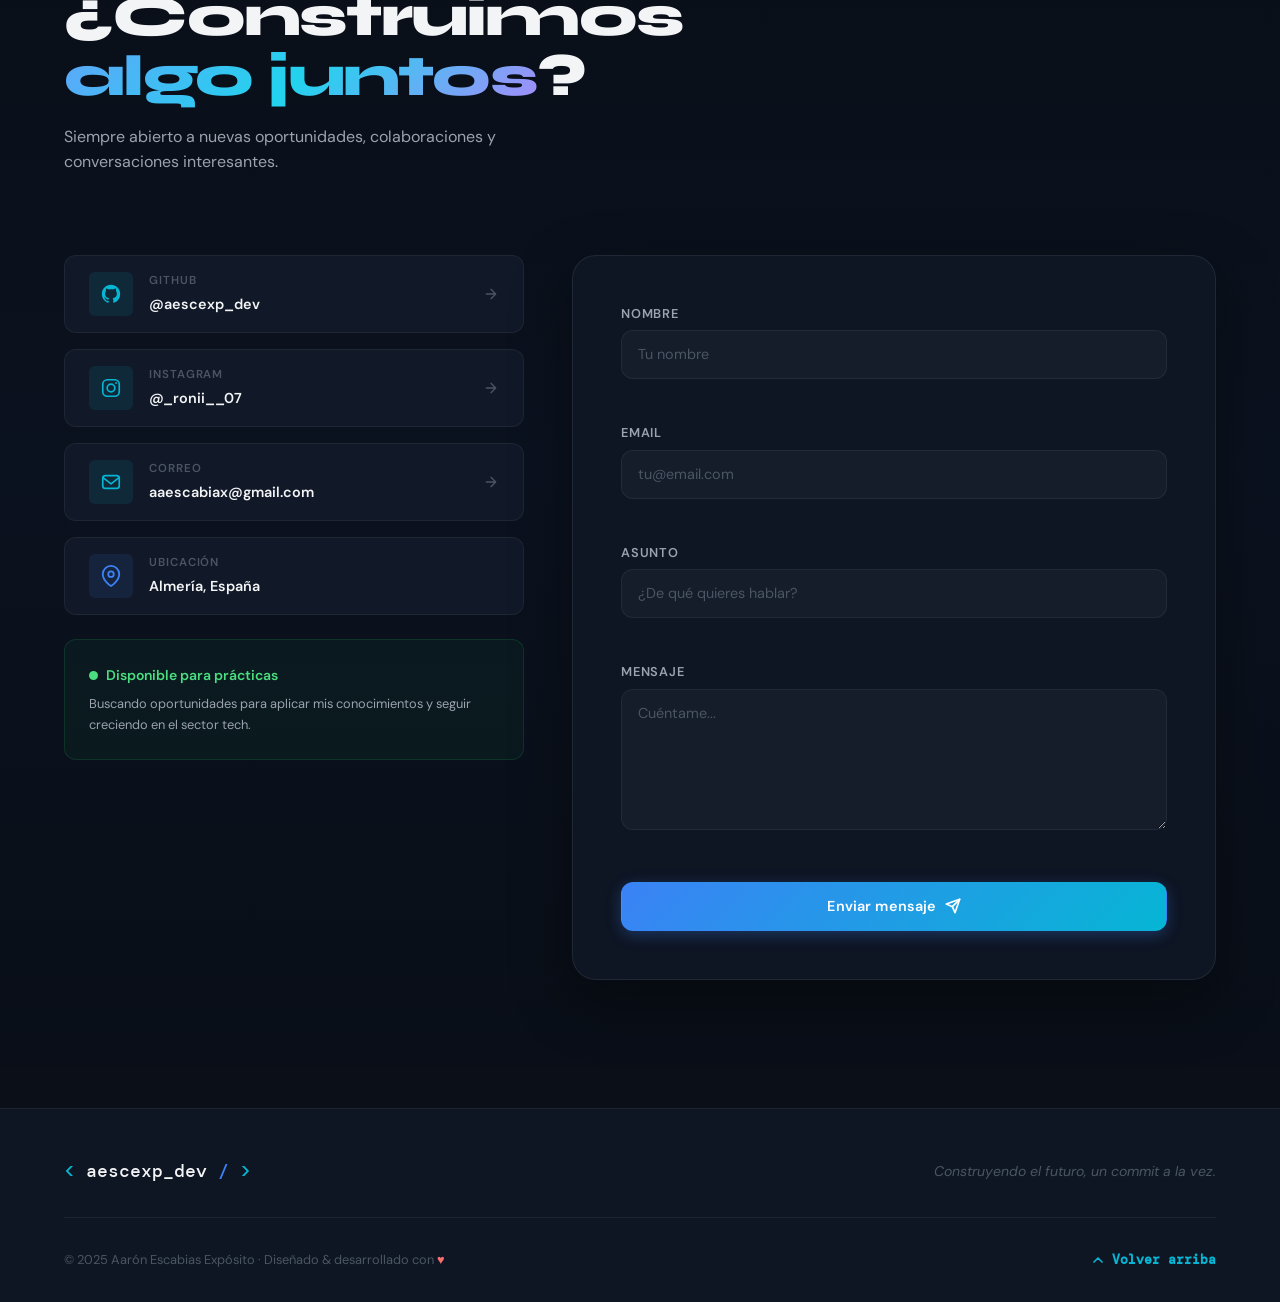
==== commit 4a5bf101: "Minor bugs. Aesthetic improvements and data updates" ====
--- a/index.html
+++ b/index.html
@@ -45,13 +45,30 @@
         <li><a href="#skills" class="nav-link" data-text="Skills">Skills</a></li>
         <li><a href="#projects" class="nav-link" data-text="Proyectos">Proyectos</a></li>
         <li><a href="#contact" class="nav-link" data-text="Contacto">Contacto</a></li>
+        <li class="nav-menu-divider" aria-hidden="true"></li>
+        <li class="nav-menu-social">
+          <a href="https://github.com/Labaguettee33" target="_blank" rel="noopener noreferrer" class="nav-menu-icon nav-menu-icon--github" aria-label="GitHub de Aarón">
+            <svg width="20" height="20" viewBox="0 0 24 24" fill="currentColor" aria-hidden="true">
+              <path d="M12 2C6.477 2 2 6.484 2 12.017c0 4.425 2.865 8.18 6.839 9.504.5.092.682-.217.682-.483 0-.237-.008-.868-.013-1.703-2.782.605-3.369-1.343-3.369-1.343-.454-1.158-1.11-1.466-1.11-1.466-.908-.62.069-.608.069-.608 1.003.07 1.531 1.032 1.531 1.032.892 1.53 2.341 1.088 2.91.832.092-.647.35-1.088.636-1.338-2.22-.253-4.555-1.113-4.555-4.951 0-1.093.39-1.988 1.029-2.688-.103-.253-.446-1.272.098-2.65 0 0 .84-.27 2.75 1.026A9.564 9.564 0 0112 6.844c.85.004 1.705.115 2.504.337 1.909-1.296 2.747-1.027 2.747-1.027.546 1.379.202 2.398.1 2.651.64.7 1.028 1.595 1.028 2.688 0 3.848-2.339 4.695-4.566 4.943.359.309.678.92.678 1.855 0 1.338-.012 2.419-.012 2.747 0 .268.18.58.688.482A10.019 10.019 0 0022 12.017C22 6.484 17.522 2 12 2z"/>
+            </svg>
+          </a>
+          <a href="https://www.buymeacoffee.com/aescexp_dev" target="_blank" rel="noopener noreferrer" class="nav-menu-icon nav-menu-icon--coffee" aria-label="Buy me a coffee">
+            <svg width="20" height="20" viewBox="0 0 24 24" fill="none" stroke="currentColor" stroke-width="1.8" stroke-linecap="round" stroke-linejoin="round" aria-hidden="true">
+              <path d="M9 2c-.5 1-.5 2 .5 3s.5 2-.5 3" />
+              <path d="M13 1.5c-.5 1-.5 2.5.5 3.5s.5 2.5-.5 3.5" />
+              <path d="M5 9h11v4a5 5 0 0 1-5 5H10a5 5 0 0 1-5-5V9z" />
+              <path d="M16 11h1.5a2.5 2.5 0 0 1 0 5H16" />
+              <path d="M3 21h15" />
+            </svg>
+          </a>
+        </li>
       </ul>
 
       <a href="https://github.com/Labaguettee33" target="_blank" rel="noopener noreferrer" class="nav-cta" aria-label="GitHub de Aarón">
         <svg width="18" height="18" viewBox="0 0 24 24" fill="currentColor" aria-hidden="true">
           <path d="M12 2C6.477 2 2 6.484 2 12.017c0 4.425 2.865 8.18 6.839 9.504.5.092.682-.217.682-.483 0-.237-.008-.868-.013-1.703-2.782.605-3.369-1.343-3.369-1.343-.454-1.158-1.11-1.466-1.11-1.466-.908-.62.069-.608.069-.608 1.003.07 1.531 1.032 1.531 1.032.892 1.53 2.341 1.088 2.91.832.092-.647.35-1.088.636-1.338-2.22-.253-4.555-1.113-4.555-4.951 0-1.093.39-1.988 1.029-2.688-.103-.253-.446-1.272.098-2.65 0 0 .84-.27 2.75 1.026A9.564 9.564 0 0112 6.844c.85.004 1.705.115 2.504.337 1.909-1.296 2.747-1.027 2.747-1.027.546 1.379.202 2.398.1 2.651.64.7 1.028 1.595 1.028 2.688 0 3.848-2.339 4.695-4.566 4.943.359.309.678.92.678 1.855 0 1.338-.012 2.419-.012 2.747 0 .268.18.58.688.482A10.019 10.019 0 0022 12.017C22 6.484 17.522 2 12 2z"/>
         </svg>
-        GitHub
+        <span class="nav-cta-label">GitHub</span>
       </a>
 
       <a href="https://www.buymeacoffee.com/aescexp_dev" target="_blank" rel="noopener noreferrer" class="nav-cta nav-cta--coffee" aria-label="Buy me a coffee">
@@ -65,7 +82,7 @@
           
           <path d="M3 21h15" />
         </svg>
-        Buy me a coffee
+        <span class="nav-cta-label">Buy me a coffee</span>
       </a>
 
       <button class="hamburger" id="hamburger" aria-label="Abrir menú" aria-expanded="false" aria-controls="navLinks">
@@ -154,6 +171,7 @@
   <span class="c-keyword">private</span> String[] <span class="c-var">stack</span> = {
     <span class="c-string">"Java"</span>, <span class="c-string">"SQL"</span>, <span class="c-string">"HTML5"</span>,
     <span class="c-string">"CSS3"</span>, <span class="c-string">"JavaScript"</span>,
+    <span class="c-string">"TypeScript"</span>, <span class="c-string">"MongoDB"</span>,
     <span class="c-string">"Oracle DB"</span>, <span class="c-string">"MySQL"</span>
   };
 
@@ -277,9 +295,9 @@
                   <span class="t-cmd"> ls skills/</span>
                 </div>
                 <div class="terminal-output">
-                  java/ &nbsp;&nbsp;sql/ &nbsp;&nbsp;html5/<br/>
-                  css3/ &nbsp;js/ &nbsp;&nbsp;&nbsp;oracle/<br/>
-                  mysql/
+                  java/ &nbsp;&nbsp;&nbsp;&nbsp;&nbsp;sql/ &nbsp;&nbsp;&nbsp;&nbsp;&nbsp;html5/<br/>
+                  css3/ &nbsp;&nbsp;&nbsp;&nbsp;js/ &nbsp;&nbsp;&nbsp;&nbsp;&nbsp;&nbsp;oracle/<br/>
+                  mysql/ &nbsp;&nbsp;typescript/ &nbsp;mongodb/
                 </div>
 
                 <div class="terminal-line">
--- a/style.css
+++ b/style.css
@@ -295,6 +295,11 @@
   align-items: center;
 }
 
+.nav-menu-divider,
+.nav-menu-social {
+  display: none;
+}
+
 .nav-link {
   position: relative;
   font-family: var(--font-body);
@@ -400,7 +405,33 @@
 /* Mobile Menu */
 @media (max-width: 768px) {
   .hamburger { display: flex; }
-  .nav-cta { display: none; }
+
+  .nav-container {
+    gap: var(--space-sm);
+  }
+
+  .nav-cta {
+    display: flex;
+    padding: 7px;
+    gap: 0;
+  }
+
+  .nav-cta-label {
+    position: absolute;
+    width: 1px;
+    height: 1px;
+    padding: 0;
+    margin: -1px;
+    overflow: hidden;
+    clip: rect(0, 0, 0, 0);
+    white-space: nowrap;
+    border: 0;
+  }
+
+  .nav-menu-divider,
+  .nav-menu-social {
+    display: none;
+  }
 
   .nav-links {
     position: fixed;
@@ -425,6 +456,9 @@
     opacity: 1;
     pointer-events: all;
     transform: translateY(0);
+    justify-content: flex-start;
+    padding-top: var(--space-3xl);
+    padding-bottom: var(--space-3xl);
   }
 
   .nav-link {
@@ -433,6 +467,59 @@
     font-weight: 700;
     color: var(--text-primary);
     padding: var(--space-sm) var(--space-lg);
+  }
+
+  .nav-links.open .nav-menu-divider {
+    display: block;
+    width: min(220px, 55vw);
+    height: 1px;
+    background: linear-gradient(
+      90deg,
+      transparent,
+      rgba(6, 182, 212, 0.35) 20%,
+      rgba(6, 182, 212, 0.35) 80%,
+      transparent
+    );
+    margin-top: auto;
+    margin-bottom: var(--space-md);
+    list-style: none;
+  }
+
+  .nav-links.open .nav-menu-social {
+    display: flex;
+    gap: var(--space-md);
+    list-style: none;
+  }
+
+  .nav-menu-icon {
+    display: flex;
+    align-items: center;
+    justify-content: center;
+    width: 48px;
+    height: 48px;
+    border-radius: var(--radius-full);
+    border: 1px solid rgba(6, 182, 212, 0.3);
+    color: var(--accent-cyan);
+    background: rgba(255, 255, 255, 0.04);
+    transition: all var(--duration-fast);
+  }
+
+  .nav-menu-icon--github:hover {
+    background: rgba(6, 182, 212, 0.12);
+    border-color: var(--accent-cyan);
+    box-shadow: var(--shadow-glow-sm);
+  }
+
+  .nav-menu-icon--coffee {
+    color: #ffe97d;
+    border-color: rgba(255, 221, 0, 0.35);
+    background: rgba(255, 221, 0, 0.08);
+  }
+
+  .nav-menu-icon--coffee:hover {
+    background: rgba(255, 221, 0, 0.16);
+    border-color: rgba(255, 221, 0, 0.55);
+    box-shadow: 0 0 18px rgba(255, 221, 0, 0.18);
   }
 }
 
@@ -732,7 +819,7 @@
 
 @media (max-width: 720px) {
   .scroll-indicator {
-    bottom: calc(var(--space-xl) + 5.5rem);
+    bottom: calc(var(--space-xl) + 4rem);
   }
 }
 
@@ -1807,7 +1894,23 @@
   }
 
   .scroll-indicator {
-    bottom: var(--space-lg);
+    order: 2;
+    position: static;
+    transform: none;
+    left: auto;
+    bottom: auto;
+    margin-top: var(--space-md);
+    margin-bottom: var(--space-sm);
+    margin-inline: auto;
+    width: fit-content;
+  }
+
+  .scroll-line {
+    height: 36px;
+  }
+
+  .hero {
+    padding-bottom: var(--space-2xl);
   }
 
   .about-grid,
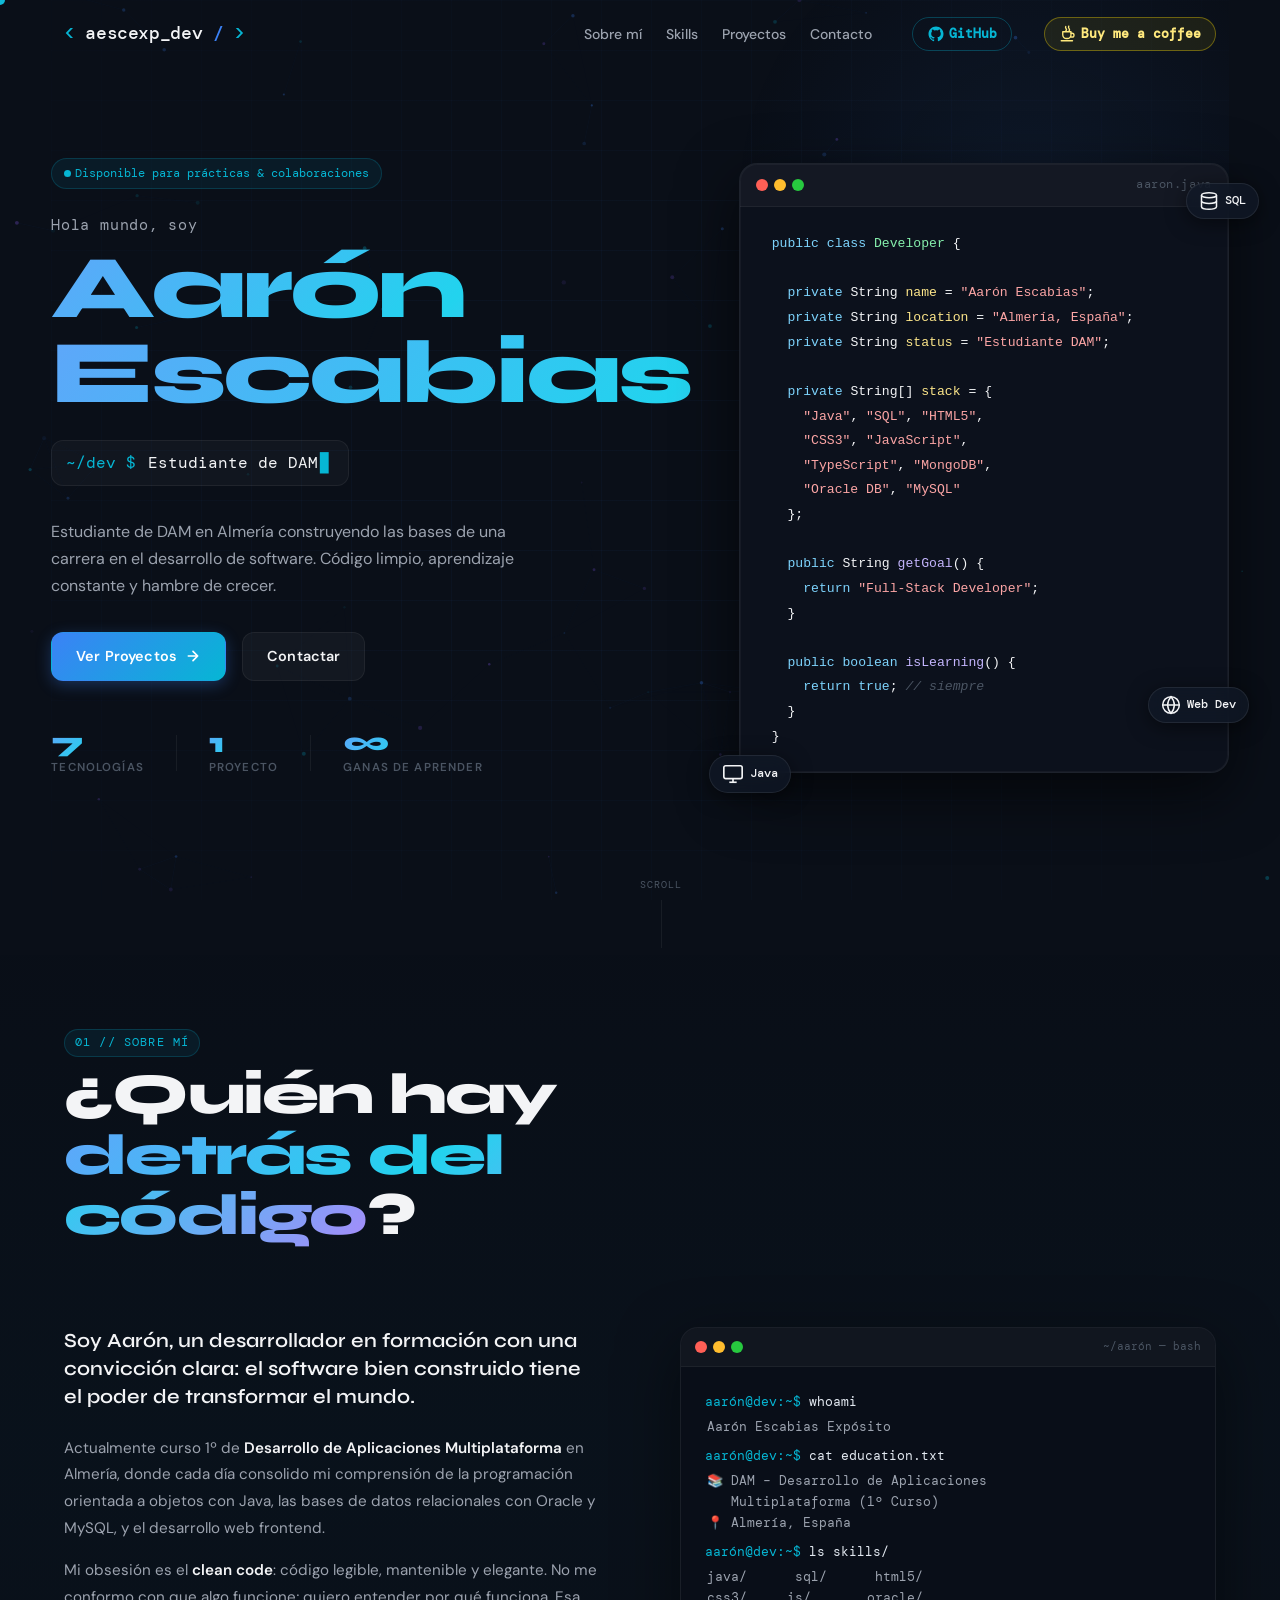
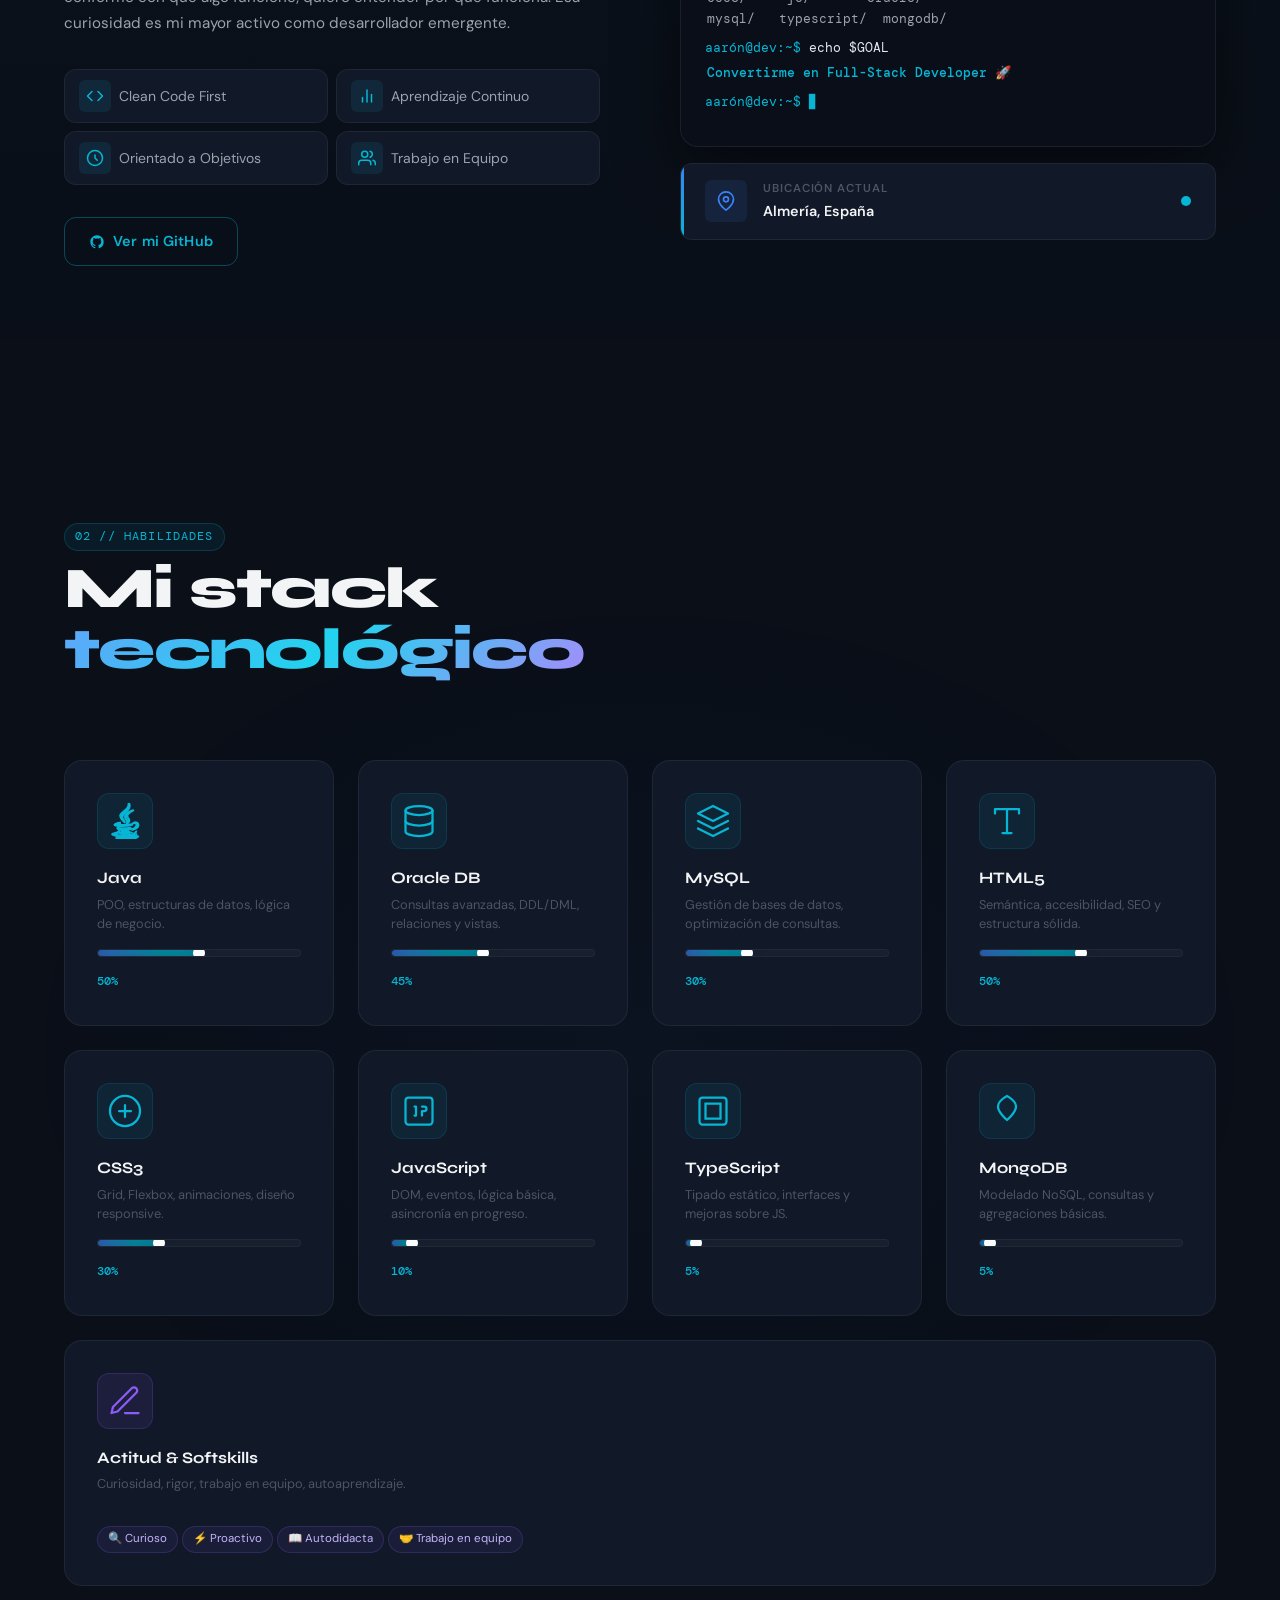
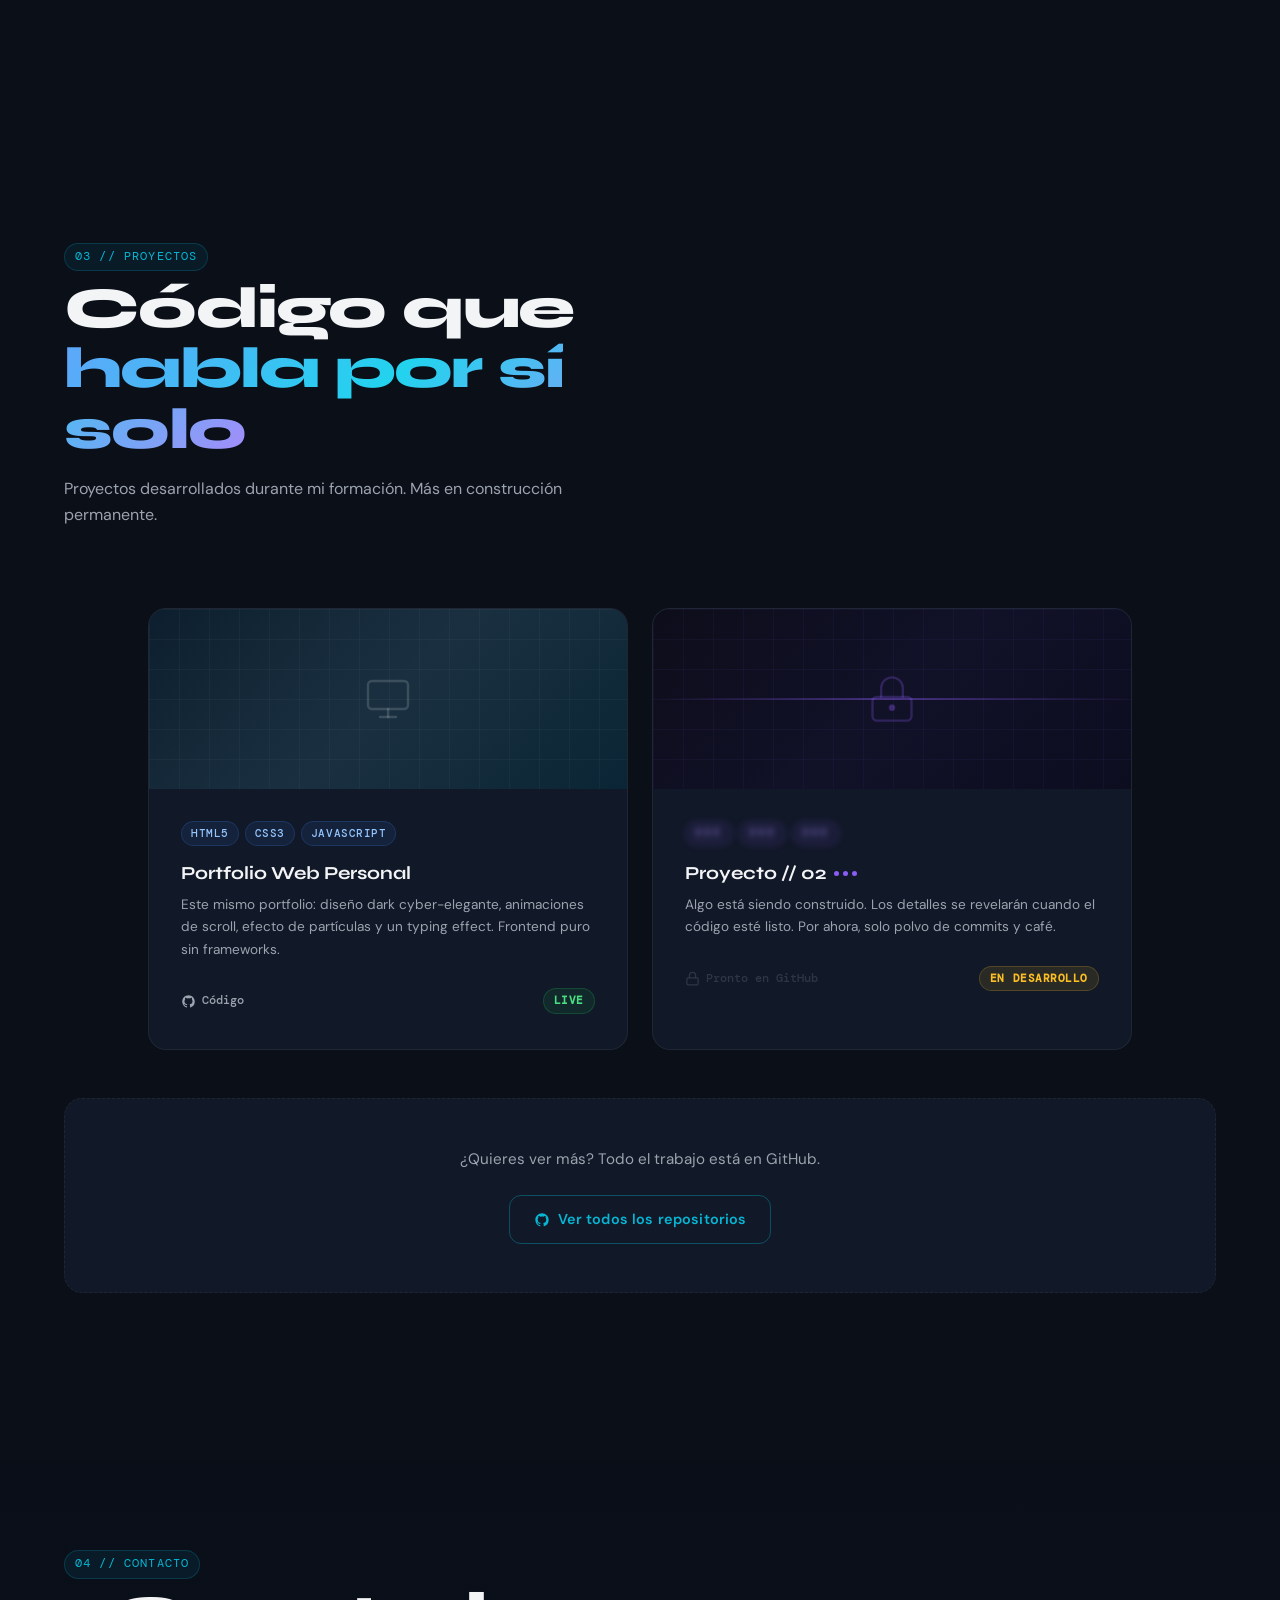
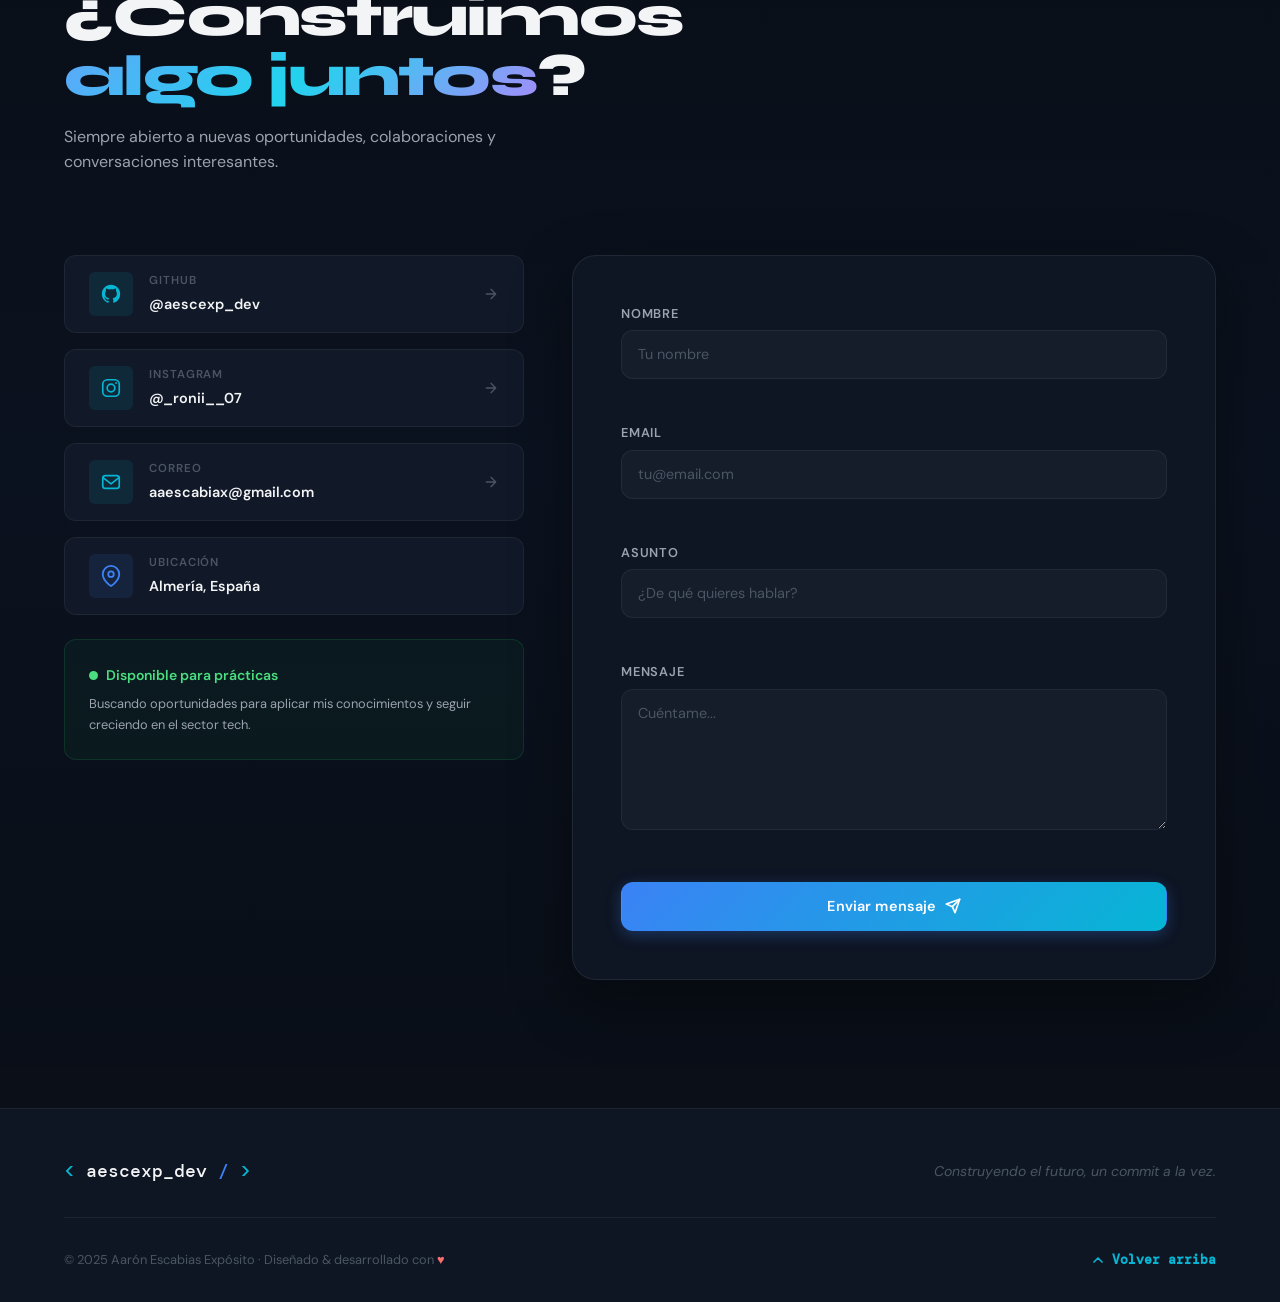
==== commit 771875b9: "Favicon v1 added" ====
--- a/index.html
+++ b/index.html
@@ -6,6 +6,7 @@
   <meta name="description" content="Portfolio de Aarón Escabias Expósito – Desarrollador de Aplicaciones Multiplataforma apasionado por el software y el clean code." />
   <meta name="theme-color" content="#0a0f18" />
   <title>Aarón Escabias · Developer Portfolio</title>
+  <link rel="icon" type="image/png" href="favicon.png" />
 
   <!-- Google Fonts -->
   <link rel="preconnect" href="https://fonts.googleapis.com" />
